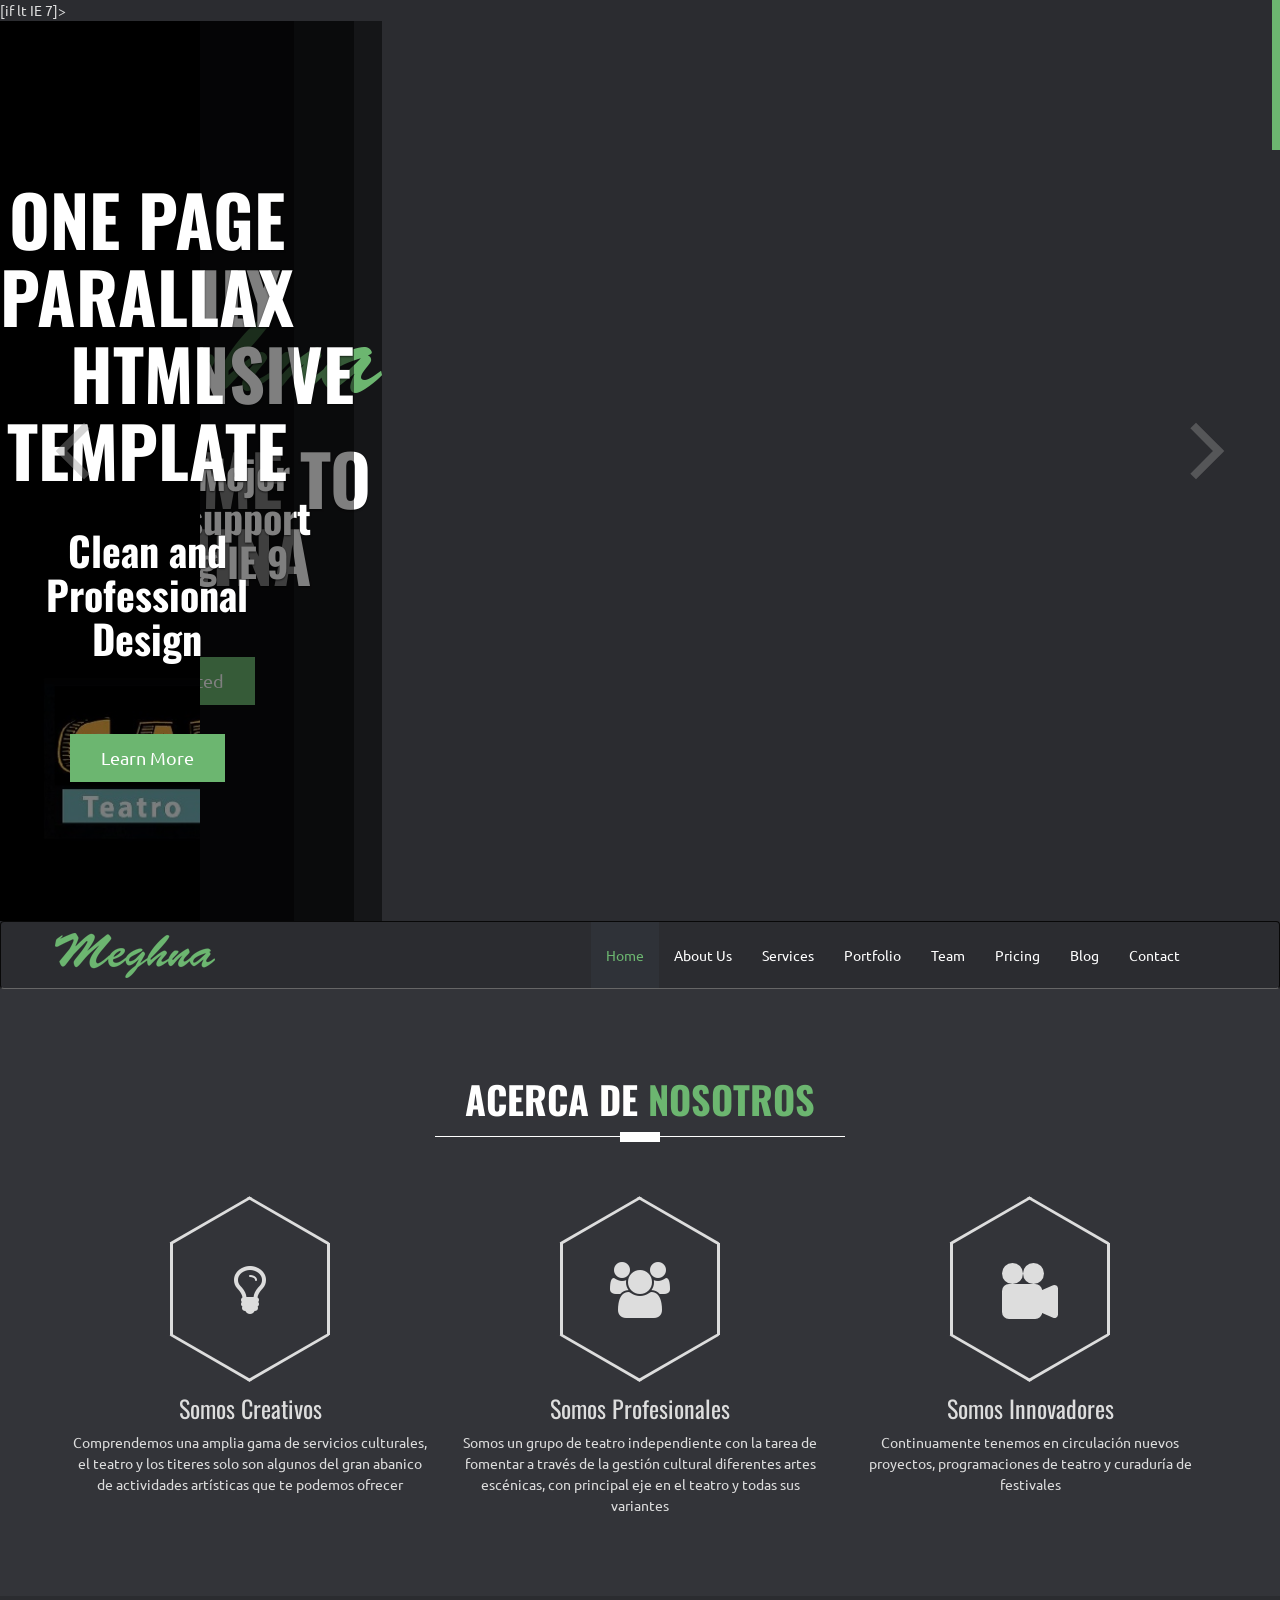
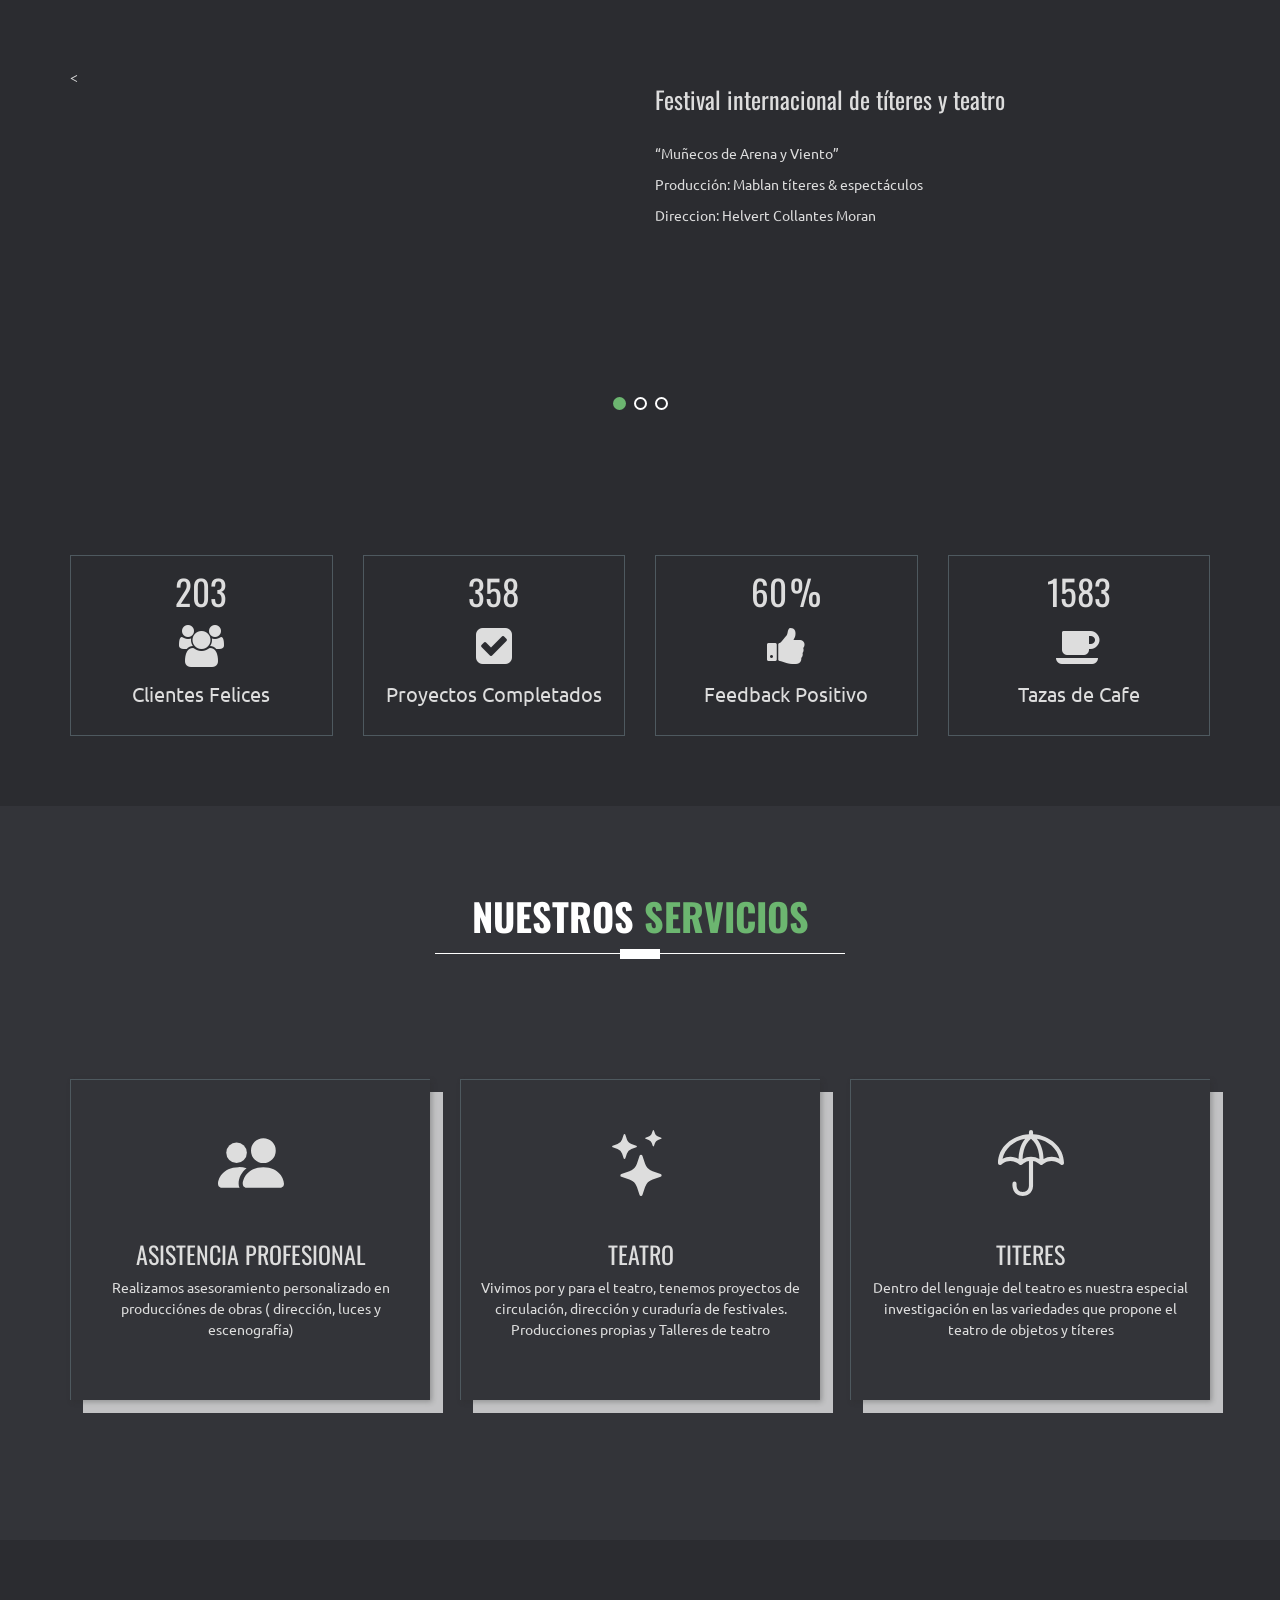
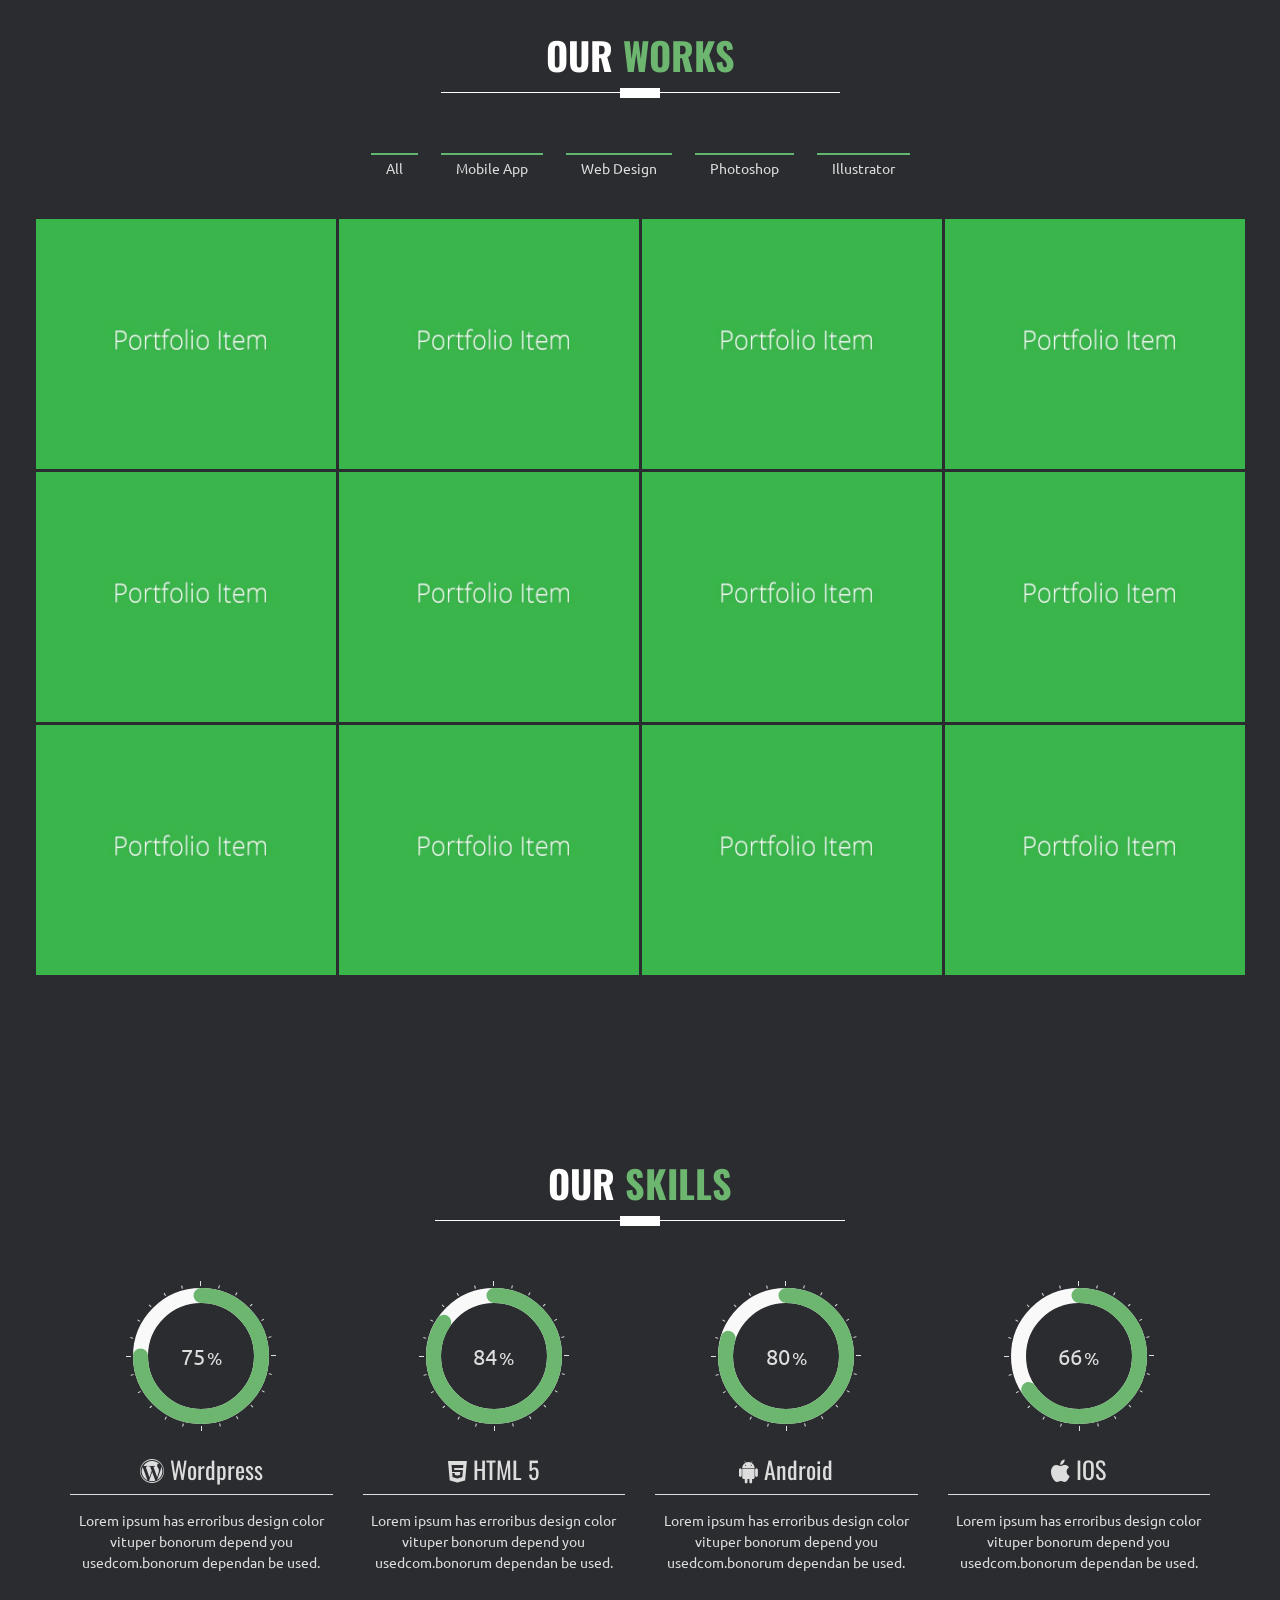
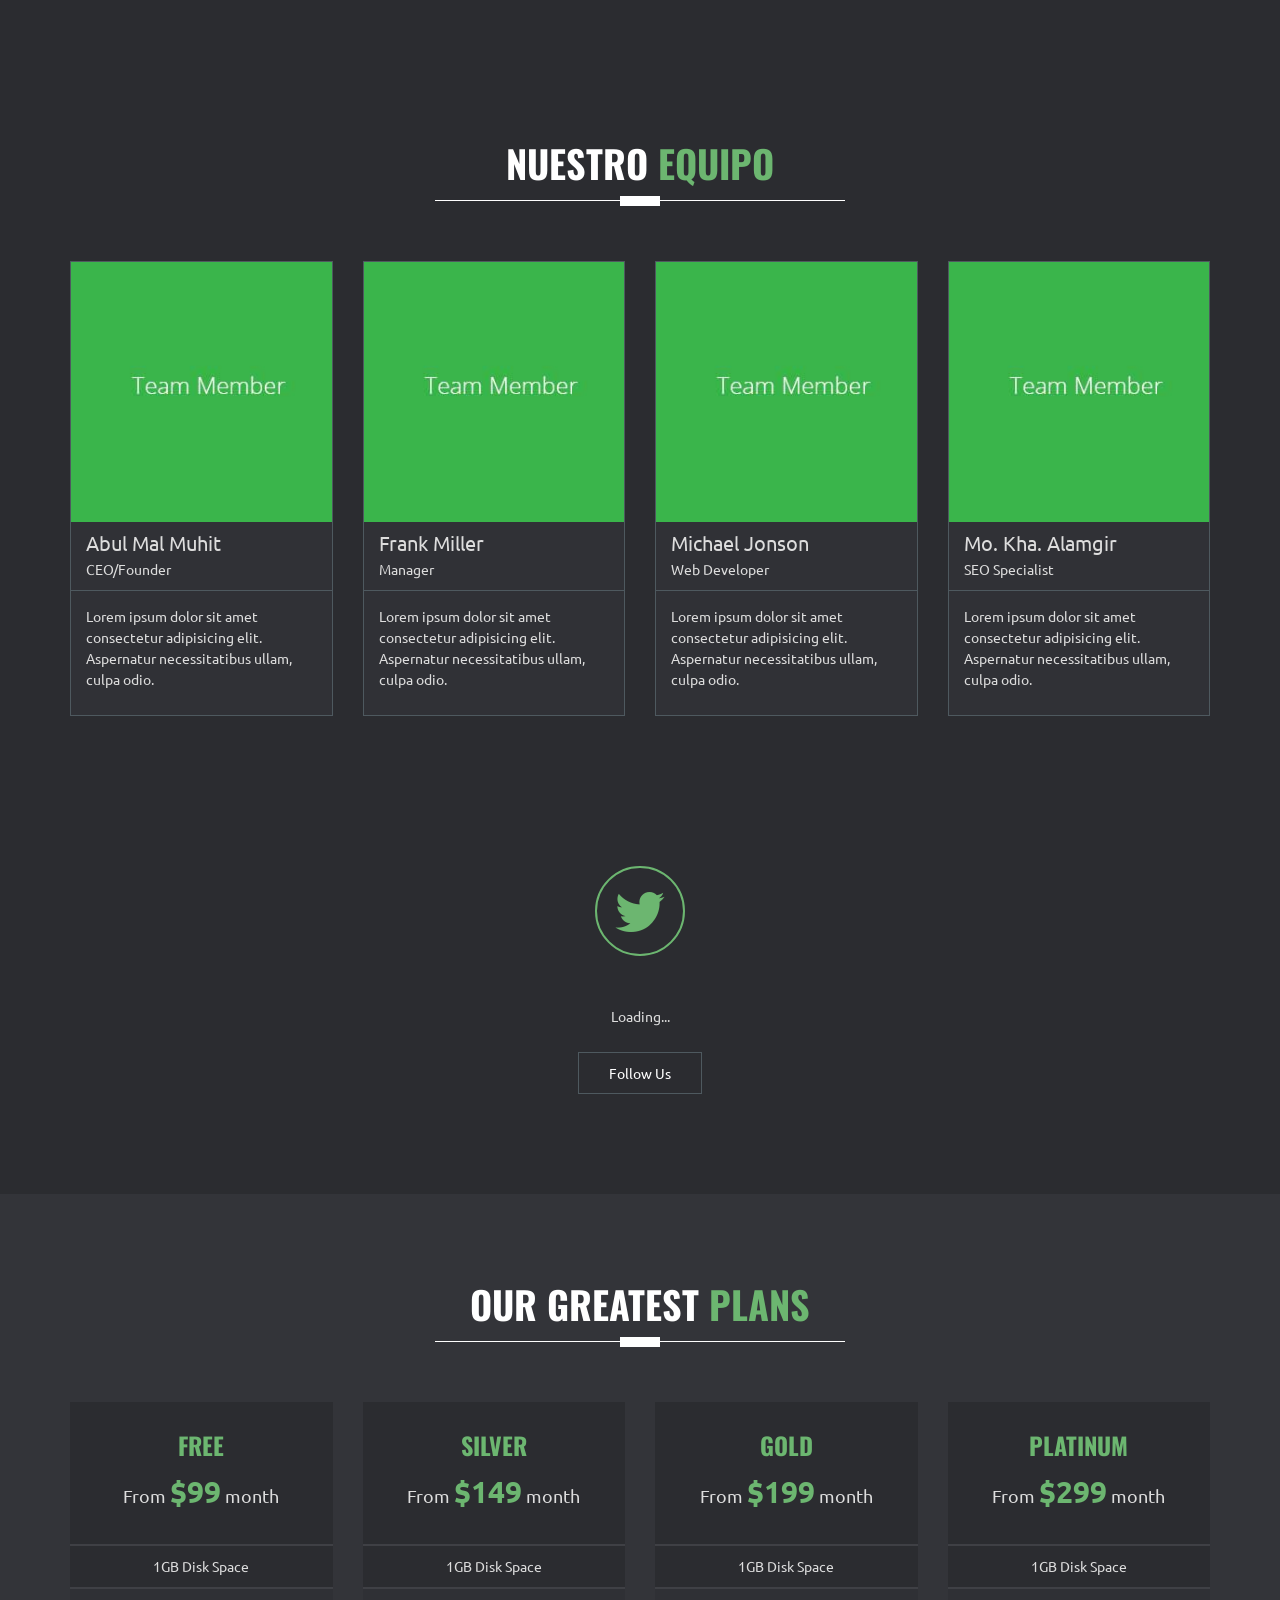
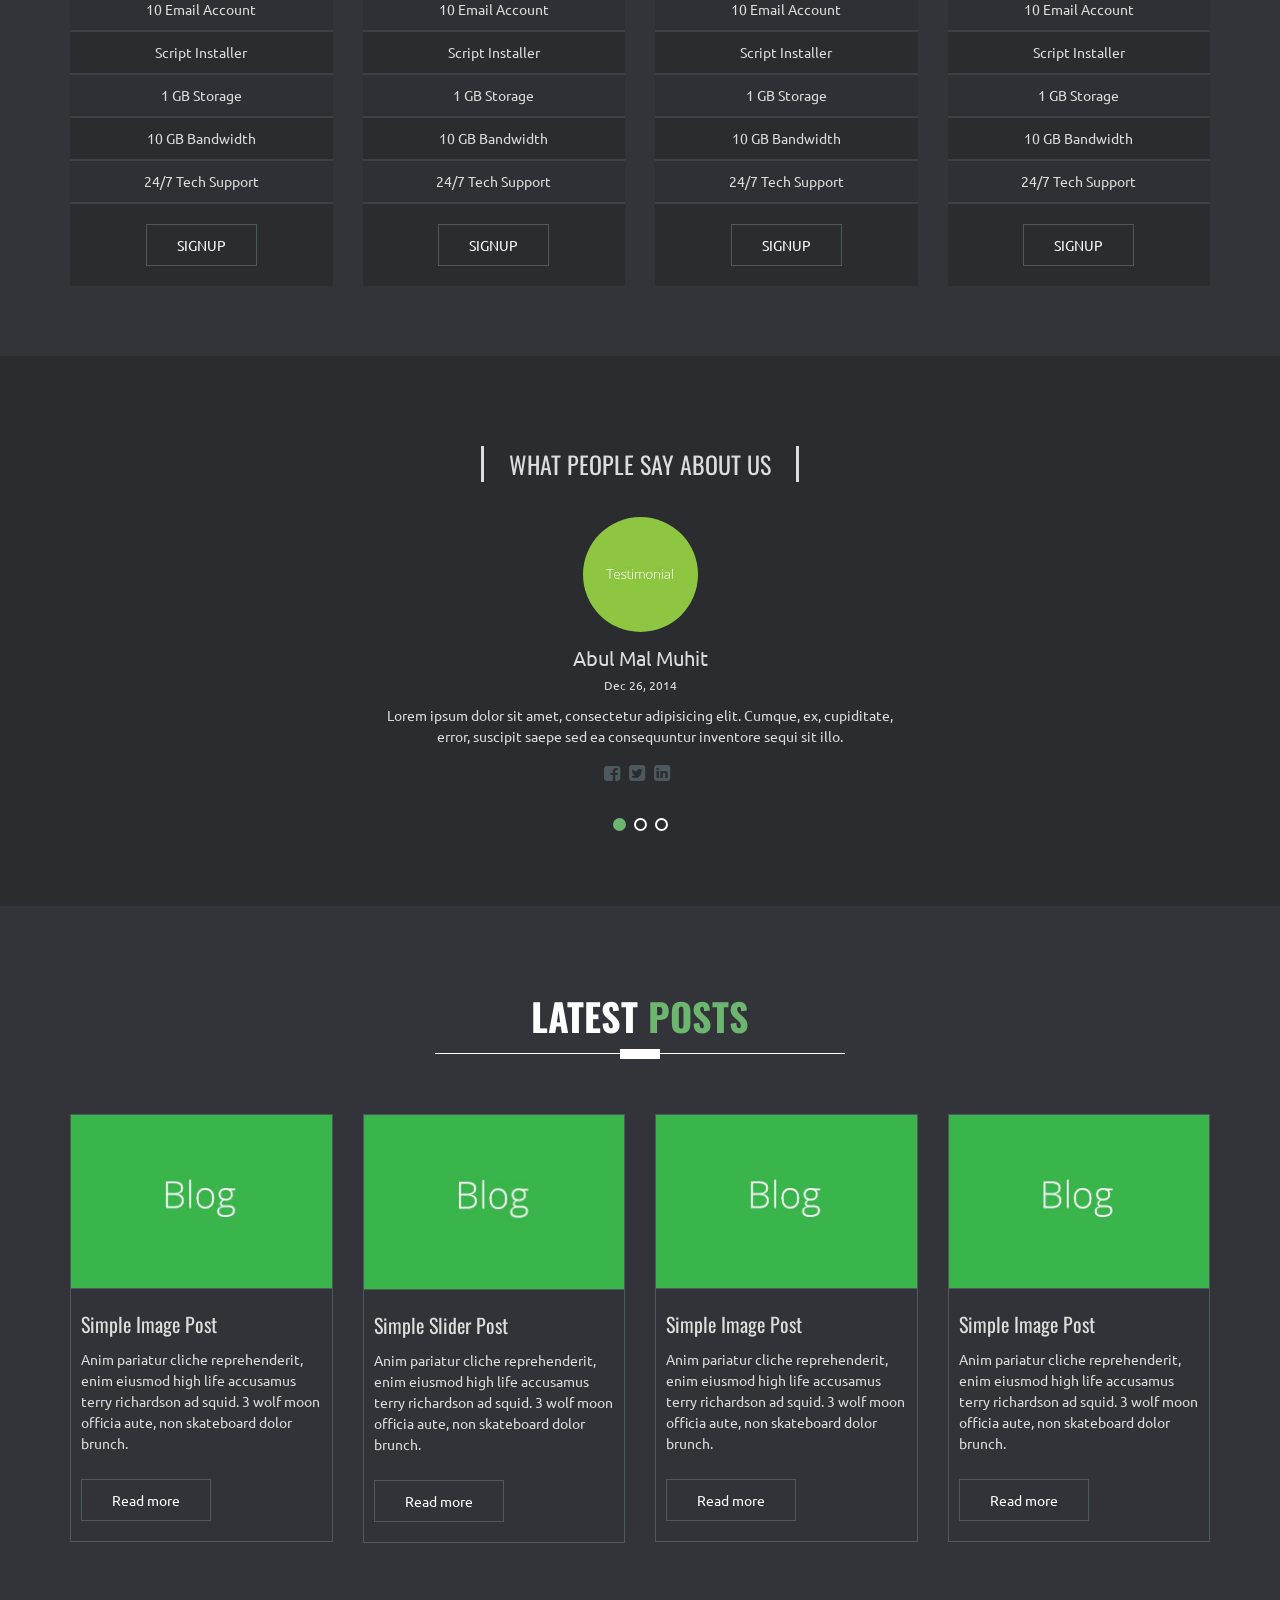
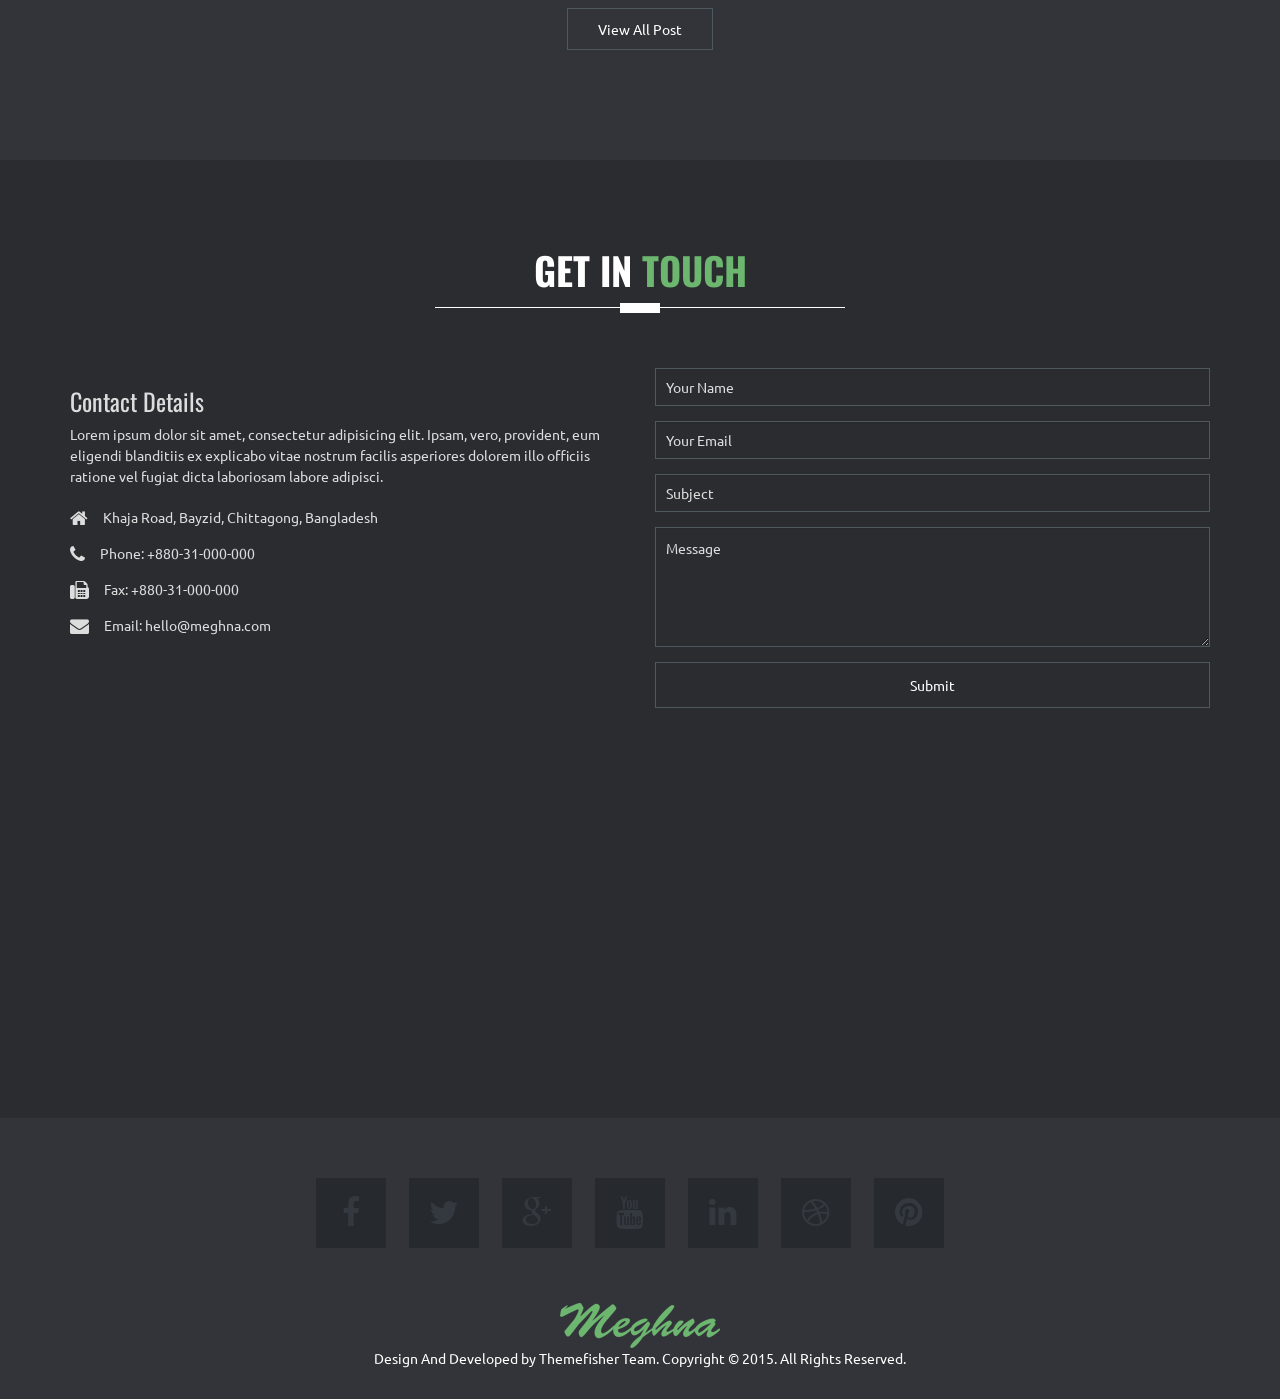
==== index.html @ 4fccc6ad "Update index.html" ====
<!DOCTYPE html>
[if lt IE 7]>      <html class="no-js lt-ie9 lt-ie8 lt-ie7"> <![endif]
[if IE 7]>         <html class="no-js lt-ie9 lt-ie8"> <![endif]
[if IE 8]>         <html class="no-js lt-ie9"> <![endif]
<html class="no-js">
<![endif]

<head>
    <meta http-equiv="Content-Type" content="text/html; charset=UTF-8">
    <meta name="description" content="Meghna One page parallax responsive HTML Template ">

    <meta name="author" content="Muhammad Morshed">

    <title>Meghna | Responsive Multipurpose Parallax HTML5 Template</title>

    <!-- Mobile Specific Meta
		================================================== -->
    <meta name="viewport" content="width=device-width, initial-scale=1">

    <!-- Favicon -->
    <link rel="shortcut icon" type="image/x-icon" href="img/favicon.png" />

    <!-- CSS
		================================================== -->
    <!-- Fontawesome Icon font -->
    <link rel="stylesheet" href="css/font-awesome.min.css">
    <!-- bootstrap.min css -->
    <link rel="stylesheet" href="css/bootstrap.min.css">
    <!-- Animate.css -->
    <link rel="stylesheet" href="css/animate.css">
    <!-- Owl Carousel -->
    <link rel="stylesheet" href="css/owl.carousel.css">
    <!-- Grid Component css -->
    <link rel="stylesheet" href="css/component.css">
    <!-- Slit Slider css -->
    <link rel="stylesheet" href="css/slit-slider.css">
    <!-- Main Stylesheet -->
    <link rel="stylesheet" href="css/main.css">
    <!-- Media Queries -->
    <link rel="stylesheet" href="css/media-queries.css">

    <!--
		Google Font
		=========================== -->

    <!-- Oswald / Title Font -->
    <link href='http://fonts.googleapis.com/css?family=Oswald:400,300' rel='stylesheet' type='text/css'>
    <!-- Ubuntu / Body Font -->
    <link href='http://fonts.googleapis.com/css?family=Ubuntu:400,300' rel='stylesheet' type='text/css'>

    <!-- Modernizer Script for old Browsers -->
    <script src="js/modernizr-2.6.2.min.js"></script>



</head>

<body id="body">
    <!--
	    Start Preloader
	    ==================================== -->
    <div id="loading-mask">
        <div class="loading-img">
            <img alt="Meghna Preloader" src="img/preloader.gif" />
        </div>
    </div>
    <!--
        End Preloader
        ==================================== -->

    <!--
        Welcome Slider
        ==================================== -->
    <section id="home">

        <div id="slitSlider" class="sl-slider-wrapper">
            <div class="sl-slider">

                <!-- single slide item -->
                <div class="sl-slide" data-orientation="horizontal" data-slice1-rotation="-25" data-slice2-rotation="-25" data-slice1-scale="2" data-slice2-scale="2">
                    <div class="sl-slide-inner">
                        <div class="bg-img bg-img-1"></div>
                        <div class="carousel-caption">
                            <div>
                                <img class="wow fadeInUp" src="img/meghna.png" alt="Meghna">
                                <h2 data-wow-duration="500ms" data-wow-delay="500ms" class="heading animated fadeInRight">Welcome To Meghna</h2>
                            </div>
                        </div>
                    </div>
                </div>
                <!-- /single slide item -->

                <!-- single slide item -->
                <div class="sl-slide" data-orientation="vertical" data-slice1-rotation="10" data-slice2-rotation="-15" data-slice1-scale="1.5" data-slice2-scale="1.5">
                    <div class="sl-slide-inner">
                        <div class="bg-img bg-img-2"></div>
                        <div class="carousel-caption">
                            <div>
                                <h2 class="heading animated fadeInDown">Highly Responsive</h2>
                                <h3 class="animated fadeInUp">With all Mejor Browser support including IE 9</h3>
                                <a class="btn btn-green animated fadeInUp" href="#">Get Started</a>
                            </div>
                        </div>
                    </div>
                </div>
                <!-- /single slide item -->

                <!-- single slide item -->
                <div class="sl-slide" data-orientation="horizontal" data-slice1-rotation="3" data-slice2-rotation="3" data-slice1-scale="2" data-slice2-scale="1">
                    <div class="sl-slide-inner">
                        <div class="bg-img bg-img-3"></div>
                        <div class="carousel-caption">
                            <div>
                                <h2 class="heading animated fadeInRight">One Page Parallax HTML Template</h2>
                                <h3 class="animated fadeInLeft">Clean and Professional Design</h3>
                                <a class="btn btn-green animated fadeInUp" href="#">Learn More</a>
                            </div>
                        </div>
                    </div>
                </div>
                <!-- /single slide item -->

            </div>
            <!-- /sl-slider -->

            <nav id="nav-arrows" class="nav-arrows">
                <span class="nav-arrow-prev">Previous</span>
                <span class="nav-arrow-next">Next</span>
            </nav>

            <nav id="nav-dots" class="nav-dots">
                <span class="nav-dot-current"></span>
                <span></span>
                <span></span>
            </nav>

        </div>
        <!-- /slider-wrapper -->
    </section>
    <!--/#home section-->

    <!-- 
        Fixed Navigation
        ==================================== -->
    <header id="navigation" class="navbar navbar-inverse">
        <div class="container">
            <div class="navbar-header">
                <!-- responsive nav button -->
                <button type="button" class="navbar-toggle" data-toggle="collapse" data-target=".navbar-collapse">
                        <span class="sr-only">Toggle navigation</span>
                        <span class="icon-bar"></span>
                        <span class="icon-bar"></span>
                        <span class="icon-bar"></span>
                    </button>
                <!-- /responsive nav button -->

                <!-- logo -->
                <a class="navbar-brand" href="#body">
                    <h1 id="logo">
                        <img src="img/logo-meghna.png" alt="Meghna" />
                    </h1>
                </a>
                <!-- /logo -->
            </div>

            <!-- main nav -->
            <nav class="collapse navbar-collapse navbar-right" role="Navigation">
                <ul id="nav" class="nav navbar-nav">
                    <li class="current"><a href="#body">Home</a></li>
                    <li><a href="#about">About Us</a></li>
                    <li><a href="#services">Services</a></li>
                    <li><a href="#showcase">Portfolio</a></li>
                    <li><a href="#our-team">Team</a></li>
                    <li><a href="#pricing">Pricing</a></li>
                    <li><a href="#blog">Blog</a></li>
                    <li><a href="#contact-us">Contact</a></li>
                </ul>
            </nav>
            <!-- /main nav -->

        </div>
    </header>
    <!--
        End Fixed Navigation
        ==================================== -->

    <!--
		Start About Section
		==================================== -->
    <section id="about" class="bg-one">
        <div class="container">
            <div class="row">

                <!-- section title -->
                <div class="title text-center wow fadeIn" data-wow-duration="1500ms">
                    <h2>Acerca de <span class="color">Nosotros</span></h2>
                    <div class="border"></div>
                </div>
                <!-- /section title -->

                <!-- About item -->
                <div class="col-md-4 text-center wow fadeInUp" data-wow-duration="500ms">
                    <div class="wrap-about">
                        <div class="icon-box">
                            <i class="fa fa-lightbulb-o fa-4x"></i>
                        </div>
                        <!-- Express About Yourself -->
                        <div class="about-content text-center">
                            <h3 class="ddd">Somos Creativos</h3>
                            <p>Comprendemos una amplia gama de servicios culturales, el teatro y los titeres solo son algunos del gran abanico de actividades artísticas que te podemos ofrecer </p>
                        </div>
                    </div>
                </div>
                <!-- End About item -->

                <!-- About item -->
                <div class="col-md-4 text-center wow fadeInUp" data-wow-duration="500ms" data-wow-delay="250ms">
                    <div class="wrap-about">
                        <div class="icon-box">
                            <i class="fa fa-users fa-4x"></i>
                        </div>
                        <!-- Express About Yourself -->
                        <div class="about-content text-center">
                            <h3>Somos Profesionales</h3>
                            <p>Somos un grupo de teatro independiente con la tarea de fomentar a través de la gestión cultural diferentes artes escénicas, con principal eje en el teatro y todas sus variantes</p>
                        </div>
                    </div>
                </div>
                <!-- End About item -->

                <!-- About item -->
                <div class="col-md-4 text-center wow fadeInUp" data-wow-duration="500ms" data-wow-delay="500ms">
                    <div class="wrap-about kill-margin-bottom">
                        <div class="icon-box">

                            <svg xmlns="http://www.w3.org/2000/svg" width="56" height="56" fill="currentColor" class="bi bi-camera-reels-fill" viewBox="0 0 16 16">
								<path d="M6 3a3 3 0 1 1-6 0 3 3 0 0 1 6 0z"/>
								<path d="M9 6a3 3 0 1 1 0-6 3 3 0 0 1 0 6z"/>
								<path d="M9 6h.5a2 2 0 0 1 1.983 1.738l3.11-1.382A1 1 0 0 1 16 7.269v7.462a1 1 0 0 1-1.406.913l-3.111-1.382A2 2 0 0 1 9.5 16H2a2 2 0 0 1-2-2V8a2 2 0 0 1 2-2h7z"/>
							  </svg>
                        </div>
                        <!-- Express About Yourself -->
                        <div class="about-content text-center">
                            <h3>Somos Innovadores</h3>
                            <p>Continuamente tenemos en circulación nuevos proyectos, programaciones de teatro y curaduría de festivales </p>
                        </div>
                    </div>
                </div>
                <!-- End About item -->

            </div>
            <!-- End row -->
        </div>
        <!-- End container -->
    </section>
    <!-- End section -->

    <!--
		Start Main Features
		==================================== -->
    <section id="main-features">
        <div class="container">
            <div class="row">

                <!-- features item -->
                <div id="features">
                    <div class="item">

                        <div class="features-item">

                            <!-- features media -->
                            <div class="col-md-6 feature-media media-wrapper wow fadeInUp" data-wow-duration="500ms">
                                <<iframe src="https://www.youtube.com/embed/ZTIrr2KSE0U" title="YouTube video player" frameborder="0" allow="accelerometer; autoplay; clipboard-write; encrypted-media; gyroscope; picture-in-picture" allowfullscreen></iframe>
                            </div>
                            <!-- /features media -->

                            <!-- features content -->
                            <div class="col-md-6 feature-desc wow fadeInUp" data-wow-duration="500ms" data-wow-delay="300ms">
                                <h3>Festival internacional de títeres y teatro</h3>
                                <br>
                                <p>“Muñecos de Arena y Viento”</p>
                                <p>Producción: Mablan títeres & espectáculos</p>
                                <P>Direccion: Helvert Collantes Moran </p>
                                <!--<a href="#" class="btn btn-transparent">Learn More</a>
                                <a href="#" class="btn btn-transparent">Purchase Theme</a>-->
                            </div>
                            <!-- /features content -->

                        </div>
                    </div>

                    <div class="item">

                        <div class="features-item">

                            <!-- features media -->
                            <div class="col-md-6 feature-media media-wrapper wow fadeInUp" data-wow-duration="500ms">
                                <iframe src="https://www.youtube.com/embed/C2yx6O-zjV0" title="YouTube video player" frameborder="0" allow="accelerometer; autoplay; clipboard-write; encrypted-media; gyroscope; picture-in-picture" allowfullscreen></iframe>
                            </div>
                            <!-- /features media -->

                            <!-- features content -->
                            <div class="col-md-6 feature-desc wow fadeInUp" data-wow-duration="500ms" data-wow-delay="300ms">
                                <h3>Muñecos de Arena y Viento</h3>
                                <br>
                                <p>El festival de títeres y teatro infantil de verano mas </p>
                                <p> austral del mundo, en la ciudad de Rada Tilly, </p>
                                <p> Patagonia Argentina.</p>
                                <p></p>
                                <p>Producción: Mablan títeres & espectáculos</p>
                                <P>Direccion: Helvert Collantes Moran </p>
                                <!--<a href="#" class="btn btn-transparent">Learn More</a>
                                <a href="#" class="btn btn-transparent">Purchase Theme</a>-->
                            </div>
                            <!-- /features content -->

                        </div>
                    </div>

                    <div class="item">

                        <div class="features-item">

                            <!-- features media -->
                            <div class="col-md-6 feature-media media-wrapper wow fadeInUp" data-wow-duration="500ms">
                                <iframe src="https://www.youtube.com/embed/XrjgRMUouVM" title="YouTube video player" frameborder="0" allow="accelerometer; autoplay; clipboard-write; encrypted-media; gyroscope; picture-in-picture" allowfullscreen></iframe>
                            </div>
                            <!-- /features media -->

                            <!-- features content -->
                            <div class="col-md-6 feature-desc wow fadeInUp" data-wow-duration="500ms" data-wow-delay="300ms">
                                <h3>glObO rOjO</h3>
                                <p> trabajo adolescente que se hizo dentro del grupo,</p>
                                <p> es impresionante ver como los adolescentes se hacen responsables</p>
                                <p> de contar algunos temas y mas aun con este bello lenguaje.</p>
                                <p>Producción: Mablan títeres & espectáculos</p>
                                <P>Direccion: Helvert Collantes Moran </p>
                                <!--<a href="#" class="btn btn-transparent">Learn More</a>
                                <a href="#" class="btn btn-transparent">Purchase Theme</a>-->
                            </div>
                            <!-- /features content -->

                        </div>
                    </div>
                    <!-- /features item -->

                </div>
                <!-- End row -->
            </div>
            <!-- End container -->
    </section>
    <!-- End section -->

    <!--
		Start Counter Section
		==================================== -->

    <section id="counter" class="parallax-section">
        <div class="container">
            <div class="row">

                <!-- first count item -->
                <div class="col-md-3 col-sm-6 col-xs-12 text-center wow fadeInDown" data-wow-duration="500ms">
                    <div class="counters-item">
                        <div>
                            <span data-speed="3000" data-to="320">2000</span>
                        </div>
                        <i class="fa fa-users fa-3x"></i>
                        <h3>Clientes Felices</h3>
                    </div>
                </div>
                <!-- end first count item -->

                <!-- second count item -->
                <div class="col-md-3 col-sm-6 col-xs-12 text-center wow fadeInDown" data-wow-duration="500ms" data-wow-delay="200ms">
                    <div class="counters-item">
                        <div>
                            <span data-speed="3000" data-to="565">15</span>
                        </div>
                        <i class="fa fa-check-square fa-3x"></i>
                        <h3>Proyectos Completados</h3>
                    </div>
                </div>
                <!-- end second count item -->

                <!-- third count item -->
                <div class="col-md-3 col-sm-6 col-xs-12 text-center wow fadeInDown" data-wow-duration="500ms" data-wow-delay="400ms">
                    <div class="counters-item">
                        <div>
                            <span data-speed="3000" data-to="95">96</span>
                            <span>%</span>
                        </div>
                        <i class="fa fa-thumbs-up fa-3x"></i>
                        <h3>Feedback Positivo</h3>

                    </div>
                </div>
                <!-- end third count item -->

                <!-- fourth count item -->
                <div class="col-md-3 col-sm-6 col-xs-12 text-center wow fadeInDown" data-wow-duration="500ms" data-wow-delay="600ms">
                    <div class="counters-item kill-margin-bottom">
                        <div>
                            <span data-speed="3000" data-to="2500">2500</span>
                        </div>
                        <i class="fa fa-coffee fa-3x"></i>
                        <h3>Tazas de Cafe</h3>
                    </div>
                </div>
                <!-- end fourth count item -->

            </div>
            <!-- end row -->
        </div>
        <!-- end container -->
    </section>
    <!-- end section -->


    <!-- Start Services Section
		==================================== -->

    <section id="services" class="bg-one">
        <div class="container">
            <div class="row">

                <!-- section title -->
                <div class="title text-center wow fadeIn" data-wow-duration="500ms">
                    <h2>Nuestros <span class="color">Servicios</span></h2>
                    <div class="border"></div>
                </div>
                <!-- /section title -->

                <!-- Single Service Item -->
                <article class="col-md-4 col-sm-6 col-xs-12 wow fadeInUp" data-wow-duration="500ms">
                    <div class="service-block text-center">
                        <div class="service-icon text-center">
                            <svg xmlns="http://www.w3.org/2000/svg" width="66" height="66" fill="currentColor" class="bi bi-people-fill" viewBox="0 0 16 16">
								<path d="M7 14s-1 0-1-1 1-4 5-4 5 3 5 4-1 1-1 1H7zm4-6a3 3 0 1 0 0-6 3 3 0 0 0 0 6z"/>
								<path fill-rule="evenodd" d="M5.216 14A2.238 2.238 0 0 1 5 13c0-1.355.68-2.75 1.936-3.72A6.325 6.325 0 0 0 5 9c-4 0-5 3-5 4s1 1 1 1h4.216z"/>
								<path d="M4.5 8a2.5 2.5 0 1 0 0-5 2.5 2.5 0 0 0 0 5z"/>
							  </svg>
                        </div>
                        <h3> Asistencia Profesional </h3>
                        <p> Realizamos asesoramiento personalizado en producciónes de obras ( dirección, luces y escenografía)</p>
                    </div>
                </article>
                <!-- End Single Service Item -->

                <!-- Single Service Item -->
                <article class="col-md-4 col-sm-6 col-xs-12 wow fadeInUp" data-wow-duration="500ms" data-wow-delay="200ms">
                    <div class="service-block text-center">
                        <div class="service-icon text-center">
                            <svg xmlns="http://www.w3.org/2000/svg" width="66" height="66" fill="currentColor" class="bi bi-stars" viewBox="0 0 16 16">
								<path d="M7.657 6.247c.11-.33.576-.33.686 0l.645 1.937a2.89 2.89 0 0 0 1.829 1.828l1.936.645c.33.11.33.576 0 .686l-1.937.645a2.89 2.89 0 0 0-1.828 1.829l-.645 1.936a.361.361 0 0 1-.686 0l-.645-1.937a2.89 2.89 0 0 0-1.828-1.828l-1.937-.645a.361.361 0 0 1 0-.686l1.937-.645a2.89 2.89 0 0 0 1.828-1.828l.645-1.937zM3.794 1.148a.217.217 0 0 1 .412 0l.387 1.162c.173.518.579.924 1.097 1.097l1.162.387a.217.217 0 0 1 0 .412l-1.162.387A1.734 1.734 0 0 0 4.593 5.69l-.387 1.162a.217.217 0 0 1-.412 0L3.407 5.69A1.734 1.734 0 0 0 2.31 4.593l-1.162-.387a.217.217 0 0 1 0-.412l1.162-.387A1.734 1.734 0 0 0 3.407 2.31l.387-1.162zM10.863.099a.145.145 0 0 1 .274 0l.258.774c.115.346.386.617.732.732l.774.258a.145.145 0 0 1 0 .274l-.774.258a1.156 1.156 0 0 0-.732.732l-.258.774a.145.145 0 0 1-.274 0l-.258-.774a1.156 1.156 0 0 0-.732-.732L9.1 2.137a.145.145 0 0 1 0-.274l.774-.258c.346-.115.617-.386.732-.732L10.863.1z"/>
							  </svg>
                        </div>
                        <h3>Teatro</h3>
                        <p>Vivimos por y para el teatro, tenemos proyectos de circulación, dirección y curaduría de festivales. Producciones propias y Talleres de teatro </p>
                    </div>
                </article>
                <!-- End Single Service Item -->


                <!-- Single Service Item -->
                <article class="col-md-4 col-sm-6 col-xs-12 wow fadeInDown" data-wow-duration="500ms" data-wow-delay="200ms">
                    <div class="service-block text-center">
                        <div class="service-icon text-center">
                            <svg xmlns="http://www.w3.org/2000/svg" width="66" height="66" fill="currentColor" class="bi bi-umbrella" viewBox="0 0 16 16">
								<path d="M8 0a.5.5 0 0 1 .5.5v.514C12.625 1.238 16 4.22 16 8c0 0 0 .5-.5.5-.149 0-.352-.145-.352-.145l-.004-.004-.025-.023a3.484 3.484 0 0 0-.555-.394A3.166 3.166 0 0 0 13 7.5c-.638 0-1.178.213-1.564.434a3.484 3.484 0 0 0-.555.394l-.025.023-.003.003s-.204.146-.353.146-.352-.145-.352-.145l-.004-.004-.025-.023a3.484 3.484 0 0 0-.555-.394 3.3 3.3 0 0 0-1.064-.39V13.5H8h.5v.039l-.005.083a2.958 2.958 0 0 1-.298 1.102 2.257 2.257 0 0 1-.763.88C7.06 15.851 6.587 16 6 16s-1.061-.148-1.434-.396a2.255 2.255 0 0 1-.763-.88 2.958 2.958 0 0 1-.302-1.185v-.025l-.001-.009v-.003s0-.002.5-.002h-.5V13a.5.5 0 0 1 1 0v.506l.003.044a1.958 1.958 0 0 0 .195.726c.095.191.23.367.423.495.19.127.466.229.879.229s.689-.102.879-.229c.193-.128.328-.304.424-.495a1.958 1.958 0 0 0 .197-.77V7.544a3.3 3.3 0 0 0-1.064.39 3.482 3.482 0 0 0-.58.417l-.004.004S5.65 8.5 5.5 8.5c-.149 0-.352-.145-.352-.145l-.004-.004a3.482 3.482 0 0 0-.58-.417A3.166 3.166 0 0 0 3 7.5c-.638 0-1.177.213-1.564.434a3.482 3.482 0 0 0-.58.417l-.004.004S.65 8.5.5 8.5C0 8.5 0 8 0 8c0-3.78 3.375-6.762 7.5-6.986V.5A.5.5 0 0 1 8 0zM6.577 2.123c-2.833.5-4.99 2.458-5.474 4.854A4.124 4.124 0 0 1 3 6.5c.806 0 1.48.25 1.962.511a9.706 9.706 0 0 1 .344-2.358c.242-.868.64-1.765 1.271-2.53zm-.615 4.93A4.16 4.16 0 0 1 8 6.5a4.16 4.16 0 0 1 2.038.553 8.688 8.688 0 0 0-.307-2.13C9.434 3.858 8.898 2.83 8 2.117c-.898.712-1.434 1.74-1.731 2.804a8.687 8.687 0 0 0-.307 2.131zm3.46-4.93c.631.765 1.03 1.662 1.272 2.53.233.833.328 1.66.344 2.358A4.14 4.14 0 0 1 13 6.5c.77 0 1.42.23 1.897.477-.484-2.396-2.641-4.355-5.474-4.854z"/>
							  </svg>
                        </div>
                        <h3>Titeres</h3>
                        <p>Dentro del lenguaje del teatro es nuestra especial investigación en las variedades que propone el teatro de objetos y títeres</p>
                    </div>
                </article>
                <!-- End Single Service Item -->


            </div>
            <!-- End row -->
        </div>
        <!-- End container -->
    </section>
    <!-- End section -->


    <!-- Start Portfolio Section
		=========================================== -->

    <section id="showcase">
        <div class="container">
            <div class="row wow fadeInDown" data-wow-duration="500ms">
                <div class="col-lg-12">

                    <!-- section title -->
                    <div class="title text-center">
                        <h2>Our <span class="color">Works</span></h2>
                        <div class="border"></div>
                    </div>
                    <!-- /section title -->

                    <!-- portfolio item filtering -->
                    <div class="portfolio-filter clearfix">
                        <ul class="text-center">
                            <li><a href="javascript:void(0)" class="filter" data-filter="all">All</a></li>
                            <li><a href="javascript:void(0)" class="filter" data-filter=".app">Mobile App</a></li>
                            <li><a href="javascript:void(0)" class="filter" data-filter=".web">Web Design</a></li>
                            <li><a href="javascript:void(0)" class="filter" data-filter=".photoshop">Photoshop</a></li>
                            <li><a href="javascript:void(0)" class="filter" data-filter=".illustrator">Illustrator</a></li>
                        </ul>
                    </div>
                    <!-- /portfolio item filtering -->

                </div>
                <!-- /end col-lg-12 -->
            </div>
            <!-- end row -->
        </div>
        <!-- end container -->

        <!-- portfolio items -->
        <div class="portfolio-item-wrapper wow fadeInUp" data-wow-duration="500ms">
            <ul id="og-grid" class="og-grid">

                <!-- single portfolio item -->
                <li class="mix app">
                    <a href="javascript:void(0)" data-largesrc="img/portfolio/portx1.jpg" data-title="Azuki bean" data-description="Swiss chard pumpkin bunya nuts maize plantain aubergine napa cabbage soko coriander sweet pepper water spinach winter purslane shallot tigernut lentil beetroot.">
                        <img src="img/portfolio/portx1.jpg" alt="Meghna">
                        <div class="hover-mask">
                            <h3>Azuki bean</h3>
                            <span>
									<i class="fa fa-plus fa-2x"></i>
								</span>
                        </div>
                    </a>
                </li>
                <!-- /single portfolio item -->

                <!-- single portfolio item -->
                <li class="mix web">
                    <a href="javascript:void(0)" data-largesrc="img/portfolio/portx1.jpg" data-title="Veggies sunt bona vobis" data-description="Komatsuna prairie turnip wattle seed artichoke mustard horseradish taro rutabaga ricebean carrot black-eyed pea turnip greens beetroot yarrow watercress kombu.">
                        <img src="img/portfolio/portx1.jpg" alt="Meghna">
                        <div class="hover-mask">
                            <h3>Veggies sunt bona vobis</h3>
                            <span>
									<i class="fa fa-plus fa-2x"></i>
								</span>
                        </div>
                    </a>
                </li>
                <!-- /single portfolio item -->

                <!-- single portfolio item -->
                <li class="mix photoshop">
                    <a href="javascript:void(0)" data-largesrc="img/portfolio/portx1.jpg" data-title="Dandelion horseradish" data-description="Cabbage bamboo shoot broccoli rabe chickpea chard sea lettuce lettuce ricebean artichoke earthnut pea aubergine okra brussels sprout avocado tomato.">
                        <img src="img/portfolio/portx1.jpg" alt="Meghna">
                        <div class="hover-mask">
                            <h3>Dandelion horseradish</h3>
                            <span>
									<i class="fa fa-plus fa-2x"></i>
								</span>
                        </div>
                    </a>
                </li>
                <!-- /single portfolio item -->

                <!-- single portfolio item -->
                <li class="mix illustrator">
                    <a href="javascript:void(0)" data-largesrc="img/portfolio/portx1.jpg" data-title="Dandelion horseradish" data-description="Cabbage bamboo shoot broccoli rabe chickpea chard sea lettuce lettuce ricebean artichoke earthnut pea aubergine okra brussels sprout avocado tomato.">
                        <img src="img/portfolio/portx1.jpg" alt="Meghna">
                        <div class="hover-mask">
                            <h3>Dandelion horseradish</h3>
                            <span>
									<i class="fa fa-plus fa-2x"></i>
								</span>
                        </div>
                    </a>
                </li>
                <!-- /single portfolio item -->

                <!-- single portfolio item -->
                <li class="mix app">
                    <a href="javascript:void(0)" data-largesrc="img/portfolio/portx1.jpg" data-title="Azuki bean" data-description="Swiss chard pumpkin bunya nuts maize plantain aubergine napa cabbage soko coriander sweet pepper water spinach winter purslane shallot tigernut lentil beetroot.">
                        <img src="img/portfolio/portx1.jpg" alt="Meghna">
                        <div class="hover-mask">
                            <h3>Azuki bean</h3>
                            <span>
									<i class="fa fa-plus fa-2x"></i>
								</span>
                        </div>
                    </a>
                </li>
                <!-- /single portfolio item -->

                <!-- single portfolio item -->
                <li class="mix app">
                    <a href="javascript:void(0)" data-largesrc="img/portfolio/portx1.jpg" data-title="Veggies sunt bona vobis" data-description="Komatsuna prairie turnip wattle seed artichoke mustard horseradish taro rutabaga ricebean carrot black-eyed pea turnip greens beetroot yarrow watercress kombu.">
                        <img src="img/portfolio/portx1.jpg" alt="Meghna">
                        <div class="hover-mask">
                            <h3>Veggies sunt bona vobis</h3>
                            <span>
									<i class="fa fa-plus fa-2x"></i>
								</span>
                        </div>
                    </a>
                </li>
                <!-- /single portfolio item -->

                <!-- single portfolio item -->
                <li class="mix web">
                    <a href="javascript:void(0)" data-largesrc="img/portfolio/portx1.jpg" data-title="Dandelion horseradish" data-description="Cabbage bamboo shoot broccoli rabe chickpea chard sea lettuce lettuce ricebean artichoke earthnut pea aubergine okra brussels sprout avocado tomato.">
                        <img src="img/portfolio/portx1.jpg" alt="Meghna">
                        <div class="hover-mask">
                            <h3>Dandelion horseradish</h3>
                            <span>
									<i class="fa fa-plus fa-2x"></i>
								</span>
                        </div>
                    </a>
                </li>
                <!-- /single portfolio item -->

                <!-- single portfolio item -->
                <li class="mix photoshop">
                    <a href="javascript:void(0)" data-largesrc="img/portfolio/portx1.jpg" data-title="Azuki bean" data-description="Swiss chard pumpkin bunya nuts maize plantain aubergine napa cabbage soko coriander sweet pepper water spinach winter purslane shallot tigernut lentil beetroot.">
                        <img src="img/portfolio/portx1.jpg" alt="Meghna">
                        <div class="hover-mask">
                            <h3>Azuki bean</h3>
                            <span>
									<i class="fa fa-plus fa-2x"></i>
								</span>
                        </div>
                    </a>
                </li>
                <!-- /single portfolio item -->

                <!-- single portfolio item -->
                <li class="mix photoshop">
                    <a href="javascript:void(0)" data-largesrc="img/portfolio/portx1.jpg" data-title="Veggies sunt bona vobis" data-description="Komatsuna prairie turnip wattle seed artichoke mustard horseradish taro rutabaga ricebean carrot black-eyed pea turnip greens beetroot yarrow watercress kombu.">
                        <img src="img/portfolio/portx1.jpg" alt="Meghna">
                        <div class="hover-mask">
                            <h3>Veggies sunt bona vobis</h3>
                            <span>
									<i class="fa fa-plus fa-2x"></i>
								</span>
                        </div>
                    </a>
                </li>
                <!-- /single portfolio item -->

                <!-- single portfolio item -->
                <li class="mix illustrator">
                    <a href="javascript:void(0)" data-largesrc="img/portfolio/portx1.jpg" data-title="Veggies sunt bona vobis" data-description="Komatsuna prairie turnip wattle seed artichoke mustard horseradish taro rutabaga ricebean carrot black-eyed pea turnip greens beetroot yarrow watercress kombu.">
                        <img src="img/portfolio/portx1.jpg" alt="Meghna">
                        <div class="hover-mask">
                            <h3>Veggies sunt bona vobis</h3>
                            <span>
									<i class="fa fa-plus fa-2x"></i>
								</span>
                        </div>
                    </a>
                </li>
                <!-- /single portfolio item -->

                <!-- single portfolio item -->
                <li class="mix web">
                    <a href="javascript:void(0)" data-largesrc="img/portfolio/portx1.jpg" data-title="Dandelion horseradish" data-description="Cabbage bamboo shoot broccoli rabe chickpea chard sea lettuce lettuce ricebean artichoke earthnut pea aubergine okra brussels sprout avocado tomato.">
                        <img src="img/portfolio/portx1.jpg" alt="Meghna">
                        <div class="hover-mask">
                            <h3>Dandelion horseradish</h3>
                            <span>
									<i class="fa fa-plus fa-2x"></i>
								</span>
                        </div>
                    </a>
                </li>
                <!-- /single portfolio item -->

                <!-- single portfolio item -->
                <li class="mix app">
                    <a href="javascript:void(0)" data-largesrc="img/portfolio/portx1.jpg" data-title="Azuki bean" data-description="Swiss chard pumpkin bunya nuts maize plantain aubergine napa cabbage soko coriander sweet pepper water spinach winter purslane shallot tigernut lentil beetroot.">
                        <img src="img/portfolio/portx1.jpg" alt="Meghna">
                        <div class="hover-mask">
                            <h3>Azuki bean</h3>
                            <span>
									<i class="fa fa-plus fa-2x"></i>
								</span>
                        </div>
                    </a>
                </li>
                <!-- /single portfolio item -->

            </ul>
            <!-- end og grid -->
        </div>
        <!-- portfolio items wrapper -->

    </section>
    <!-- End section -->


    <!-- Start Team Skills
		=========================================== -->

    <section id="team-skills" class="parallax-section">
        <div class="container">
            <div class="row wow fadeInDown" data-wow-duration="500ms">

                <!-- section title -->
                <div class="title text-center">
                    <h2>Our <span class="color">Skills</span></h2>
                    <div class="border"></div>
                </div>
                <!-- /section title -->

                <!-- skill set -->
                <div class="col-md-3 col-sm-6 col-xs-12 wow fadeInUp" data-wow-duration="500ms">
                    <div class="skill-chart text-center">
                        <span class="chart" data-percent="80">
								<span class="percent"></span>
                        </span>
                        <h3><i class="fa fa-wordpress"></i> Wordpress</h3>
                        <p>Lorem ipsum has erroribus design color vituper bonorum depend you usedcom.bonorum dependan be used.</p>
                    </div>
                </div>
                <!-- end skill set -->

                <!-- skill set -->
                <div class="col-md-3 col-sm-6 col-xs-12 wow fadeInUp" data-wow-duration="500ms" data-wow-delay="200ms">
                    <div class="skill-chart text-center">
                        <span class="chart" data-percent="90">
								<span class="percent">86</span>
                        </span>
                        <h3><i class="fa fa-html5"></i> HTML 5</h3>
                        <p>Lorem ipsum has erroribus design color vituper bonorum depend you usedcom.bonorum dependan be used.</p>
                    </div>
                </div>
                <!-- end skill set -->

                <!-- skill set -->
                <div class="col-md-3 col-sm-6 col-xs-12 wow fadeInUp" data-wow-duration="500ms" data-wow-delay="400ms">
                    <div class="skill-chart text-center">
                        <span class="chart" data-percent="85">
								<span class="percent"></span>
                        </span>
                        <h3><i class="fa fa-android"></i> Android</h3>
                        <p>Lorem ipsum has erroribus design color vituper bonorum depend you usedcom.bonorum dependan be used.</p>
                    </div>
                </div>
                <!-- end skill set -->

                <!-- skill set -->
                <div class="col-md-3 col-sm-6 col-xs-12 wow fadeInUp" data-wow-duration="500ms" data-wow-delay="600ms">
                    <div class="skill-chart text-center">
                        <span class="chart" data-percent="70">
								<span class="percent"></span>
                        </span>
                        <h3><i class="fa fa-apple"></i> IOS</h3>
                        <p>Lorem ipsum has erroribus design color vituper bonorum depend you usedcom.bonorum dependan be used.</p>
                    </div>
                </div>
                <!-- end skill set -->

            </div>
            <!-- End row -->
        </div>
        <!-- End container -->
    </section>
    <!-- End section -->

    <!-- Start Our Team
		=========================================== -->

    <section id="our-team">
        <div class="container">
            <div class="row">

                <!-- section title -->
                <div class="title text-center wow fadeInUp" data-wow-duration="500ms">
                    <h2>Nuestro <span class="color">Equipo</span></h2>
                    <div class="border"></div>
                </div>
                <!-- /section title -->

                <!-- team member -->
                <div class="col-md-3 col-sm-6 wow fadeInDown" data-wow-duration="500ms">
                    <article class="team-mate">
                        <div class="member-photo">
                            <!-- member photo -->
                            <img class="img-responsive" src="img/team/member-1.jpg" alt="Meghna">
                            <!-- /member photo -->

                            <!-- member social profile -->
                            <div class="mask">
                                <ul class="clearfix">
                                    <li><a href="#"><i class="fa fa-facebook"></i></a></li>
                                    <li><a href="#"><i class="fa fa-twitter"></i></a></li>
                                    <li><a href="#"><i class="fa fa-linkedin"></i></a></li>
                                    <li><a href="#"><i class="fa fa-dribbble"></i></a></li>
                                </ul>
                            </div>
                            <!-- /member social profile -->
                        </div>

                        <!-- member name & designation -->
                        <div class="member-title">
                            <h3>Abul Mal Muhit</h3>
                            <span>CEO/Founder</span>
                        </div>
                        <!-- /member name & designation -->

                        <!-- about member -->
                        <div class="member-info">
                            <p>Lorem ipsum dolor sit amet consectetur adipisicing elit. Aspernatur necessitatibus ullam, culpa odio.</p>
                        </div>
                        <!-- /about member -->

                    </article>
                </div>
                <!-- end team member -->

                <!-- team member -->
                <div class="col-md-3 col-sm-6 wow fadeInDown" data-wow-duration="500ms" data-wow-delay="200ms">
                    <article class="team-mate">
                        <div class="member-photo">
                            <!-- member photo -->
                            <img class="img-responsive" src="img/team/member-1.jpg" alt="Meghna">
                            <!-- /member photo -->

                            <!-- member social profile -->
                            <div class="mask">
                                <ul class="clearfix">
                                    <li><a href="#"><i class="fa fa-facebook"></i></a></li>
                                    <li><a href="#"><i class="fa fa-twitter"></i></a></li>
                                    <li><a href="#"><i class="fa fa-linkedin"></i></a></li>
                                    <li><a href="#"><i class="fa fa-dribbble"></i></a></li>
                                </ul>
                            </div>
                            <!-- /member social profile -->
                        </div>

                        <!-- member name & designation -->
                        <div class="member-title">
                            <h3>Frank Miller</h3>
                            <span>Manager</span>
                        </div>
                        <!-- /member name & designation -->

                        <!-- about member -->
                        <div class="member-info">
                            <p>Lorem ipsum dolor sit amet consectetur adipisicing elit. Aspernatur necessitatibus ullam, culpa odio.</p>
                        </div>
                        <!-- /about member -->
                    </article>
                </div>
                <!-- end team member -->

                <!-- team member -->
                <div class="col-md-3 col-sm-6 wow fadeInDown" data-wow-duration="500ms" data-wow-delay="400ms">
                    <article class="team-mate">
                        <div class="member-photo">
                            <!-- member photo -->
                            <img class="img-responsive" src="img/team/member-1.jpg" alt="Meghna">
                            <!-- /member photo -->

                            <!-- member social profile -->
                            <div class="mask">
                                <ul class="clearfix">
                                    <li><a href="#"><i class="fa fa-facebook"></i></a></li>
                                    <li><a href="#"><i class="fa fa-twitter"></i></a></li>
                                    <li><a href="#"><i class="fa fa-linkedin"></i></a></li>
                                    <li><a href="#"><i class="fa fa-dribbble"></i></a></li>
                                </ul>
                            </div>
                            <!-- /member social profile -->
                        </div>

                        <!-- member name & designation -->
                        <div class="member-title">
                            <h3>Michael Jonson</h3>
                            <span>Web Developer</span>
                        </div>
                        <!-- /member name & designation -->

                        <!-- about member -->
                        <div class="member-info">
                            <p>Lorem ipsum dolor sit amet consectetur adipisicing elit. Aspernatur necessitatibus ullam, culpa odio.</p>
                        </div>
                        <!-- /about member -->
                    </article>
                </div>
                <!-- end team member -->

                <!-- team member -->
                <div class="col-md-3 col-sm-6 wow fadeInDown" data-wow-duration="500ms" data-wow-delay="600ms">
                    <article class="team-mate kill-margin-bottom">
                        <div class="member-photo">
                            <!-- member photo -->
                            <img class="img-responsive" src="img/team/member-1.jpg" alt="Meghna">
                            <!-- /member photo -->

                            <!-- member social profile -->
                            <div class="mask">
                                <ul class="clearfix">
                                    <li><a href="#"><i class="fa fa-facebook"></i></a></li>
                                    <li><a href="#"><i class="fa fa-twitter"></i></a></li>
                                    <li><a href="#"><i class="fa fa-linkedin"></i></a></li>
                                    <li><a href="#"><i class="fa fa-dribbble"></i></a></li>
                                </ul>
                            </div>
                            <!-- /member social profile -->
                        </div>

                        <!-- member name & designation -->
                        <div class="member-title">
                            <h3>Mo. Kha. Alamgir</h3>
                            <span>SEO Specialist</span>
                        </div>
                        <!-- /member name & designation -->

                        <!-- about member -->
                        <div class="member-info">
                            <p>Lorem ipsum dolor sit amet consectetur adipisicing elit. Aspernatur necessitatibus ullam, culpa odio.</p>
                        </div>
                        <!-- /about member -->
                    </article>
                </div>
                <!-- end team member -->

            </div>
            <!-- End row -->
        </div>
        <!-- End container -->
    </section>
    <!-- End section -->


    <!-- Start Twitter Feed
		=========================================== -->

    <section id="twitter-feed" class="parallax-section">
        <div class="container">
            <div class="row">
                <div class="col-lg-12 text-center">

                    <!-- twitter bird -->
                    <div class="twitter-bird wow fadeInDown" data-wow-duration="500ms">
                        <span>
								<i class="fa fa-twitter fa-4x"></i>
							</span>
                    </div>
                    <!-- /twitter bird -->

                    <!-- fetching tweet -->
                    <div class="tweet wow fadeIn" data-wow-duration="2000ms"></div>
                    <!-- /fetching tweet -->

                    <!-- follow us button -->
                    <a href="https://twitter.com/amimorshed" title="Follow Us" target="_blank" class="btn btn-transparent wow fadeInUp" data-wow-duration="500ms">Follow Us</a>
                    <!-- /follow us button -->

                </div>
            </div>
            <!-- End row -->
        </div>
        <!-- End container -->
    </section>
    <!-- End section -->

    <!-- Start Pricing section
		=========================================== -->

    <section id="pricing" class="bg-one">
        <div class="container">
            <div class="row">

                <!-- section title -->
                <div class="title text-center wow fadeInDown" data-wow-duration="500ms">
                    <h2>Our Greatest<span class="color"> Plans</span></h2>
                    <div class="border"></div>
                </div>
                <!-- /section title -->

                <!-- single pricing table -->
                <article class="col-md-3 col-sm-6 col-xs-12 text-center wow fadeInUp" data-wow-duration="200ms">
                    <div class="pricing">

                        <!-- plan name & value -->
                        <div class="price-title">
                            <h3>Free</h3>
                            <p>From <strong class="value">$99</strong> month</p>
                        </div>
                        <!-- /plan name & value -->

                        <!-- plan description -->
                        <ul>
                            <li>1GB Disk Space</li>
                            <li>10 Email Account</li>
                            <li>Script Installer</li>
                            <li>1 GB Storage</li>
                            <li>10 GB Bandwidth</li>
                            <li>24/7 Tech Support</li>
                        </ul>
                        <!-- /plan description -->

                        <!-- signup button -->
                        <a class="btn btn-transparent" href="#">Signup</a>
                        <!-- /signup button -->

                    </div>
                </article>
                <!-- end single pricing table -->

                <!-- single pricing table -->
                <article class="col-md-3 col-sm-6 col-xs-12 text-center wow fadeInUp" data-wow-duration="500ms" data-wow-delay="400ms">
                    <div class="pricing">

                        <!-- plan name & value -->
                        <div class="price-title">
                            <h3>Silver</h3>
                            <p>From <strong class="value">$149</strong> month</p>
                        </div>
                        <!-- /plan name & value -->

                        <!-- plan description -->
                        <ul>
                            <li>1GB Disk Space</li>
                            <li>10 Email Account</li>
                            <li>Script Installer</li>
                            <li>1 GB Storage</li>
                            <li>10 GB Bandwidth</li>
                            <li>24/7 Tech Support</li>
                        </ul>
                        <!-- /plan description -->

                        <!-- signup button -->
                        <a class="btn btn-transparent" href="#">Signup</a>
                        <!-- /signup button -->

                    </div>
                </article>
                <!-- end single pricing table -->

                <!-- single pricing table -->
                <article class="col-md-3 col-sm-6 col-xs-12 text-center wow fadeInUp" data-wow-duration="500ms" data-wow-delay="600ms">
                    <div class="pricing">

                        <!-- plan name & value -->
                        <div class="price-title">
                            <h3>Gold</h3>
                            <p>From <strong class="value">$199</strong> month</p>
                        </div>
                        <!-- /plan name & value -->

                        <!-- plan description -->
                        <ul>
                            <li>1GB Disk Space</li>
                            <li>10 Email Account</li>
                            <li>Script Installer</li>
                            <li>1 GB Storage</li>
                            <li>10 GB Bandwidth</li>
                            <li>24/7 Tech Support</li>
                        </ul>
                        <!-- /plan description -->

                        <!-- signup button -->
                        <a class="btn btn-transparent" href="#">Signup</a>
                        <!-- /signup button -->

                    </div>
                </article>
                <!-- end single pricing table -->

                <!-- single pricing table -->
                <article class="col-md-3 col-sm-6 col-xs-12 text-center wow fadeInUp" data-wow-duration="500ms" data-wow-delay="750ms">
                    <div class="pricing kill-margin-bottom">

                        <!-- plan name & value -->
                        <div class="price-title">
                            <h3>Platinum</h3>
                            <p>From <strong class="value">$299</strong> month</p>
                        </div>
                        <!-- /plan name & value -->

                        <!-- plan description -->
                        <ul>
                            <li>1GB Disk Space</li>
                            <li>10 Email Account</li>
                            <li>Script Installer</li>
                            <li>1 GB Storage</li>
                            <li>10 GB Bandwidth</li>
                            <li>24/7 Tech Support</li>
                        </ul>
                        <!-- /plan description -->

                        <!-- signup button -->
                        <a class="btn btn-transparent" href="#">Signup</a>
                        <!-- /signup button -->

                    </div>
                </article>
                <!-- end single pricing table -->


            </div>
            <!-- End row -->
        </div>
        <!-- End container -->
    </section>
    <!-- End section -->


    <!-- Start Testimonial
		=========================================== -->

    <section id="testimonial" class="parallax-section">
        <div class="container">
            <div class="row">
                <div class="col-lg-12">

                    <!-- section title -->
                    <div class="sub-title text-center wow fadeInDown" data-wow-duration="500ms">
                        <h3>What People Say About Us</h3>
                    </div>
                    <!-- /section title -->

                    <!-- testimonial wrapper -->
                    <div id="testimonials" class="wow fadeInUp" data-wow-duration="500ms" data-wow-delay="100ms">

                        <!-- testimonial single -->
                        <div class="item text-center">

                            <!-- client photo -->
                            <div class="client-thumb">
                                <img src="img/team/client.jpg" class="img-responsive" alt="Meghna">
                            </div>
                            <!-- /client photo -->

                            <!-- client info -->
                            <div class="client-info">
                                <div class="client-meta">
                                    <h3>Abul Mal Muhit</h3>
                                    <span>Dec 26, 2014</span>
                                </div>
                                <div class="client-comment">
                                    <p>Lorem ipsum dolor sit amet, consectetur adipisicing elit. Cumque, ex, cupiditate, error, suscipit saepe sed ea consequuntur inventore sequi sit illo.</p>
                                    <ul class="social-profile">
                                        <li><a href="#"><i class="fa fa-facebook-square fa-lg"></i></a></li>
                                        <li><a href="#"><i class="fa fa-twitter-square fa-lg"></i></a></li>
                                        <li><a href="#"><i class="fa fa-linkedin-square fa-lg"></i></a></li>
                                    </ul>
                                </div>
                            </div>
                            <!-- /client info -->
                        </div>
                        <!-- /testimonial single -->

                        <!-- testimonial single -->
                        <div class="item text-center">

                            <!-- client photo -->
                            <div class="client-thumb">
                                <img src="img/team/client.jpg" class="img-responsive" alt="Meghna">
                            </div>
                            <!-- /client photo -->

                            <!-- client info -->
                            <div class="client-info">
                                <div class="client-meta">
                                    <h3>Abul Mal Muhit</h3>
                                    <span>Dec 26, 2014</span>
                                </div>
                                <div class="client-comment">
                                    <p>Lorem ipsum dolor sit amet, consectetur adipisicing elit. Cumque, ex, cupiditate, error, suscipit saepe sed ea consequuntur inventore sequi sit illo.</p>
                                    <ul class="social-profile">
                                        <li><a href="#"><i class="fa fa-facebook-square fa-lg"></i></a></li>
                                        <li><a href="#"><i class="fa fa-twitter-square fa-lg"></i></a></li>
                                        <li><a href="#"><i class="fa fa-linkedin-square fa-lg"></i></a></li>
                                    </ul>
                                </div>
                            </div>
                            <!-- /client info -->
                        </div>
                        <!-- /testimonial single -->

                        <!-- testimonial single -->
                        <div class="item text-center">

                            <!-- client photo -->
                            <div class="client-thumb">
                                <img src="img/team/client.jpg" class="img-responsive" alt="Meghna">
                            </div>
                            <!-- /client photo -->

                            <!-- client info -->
                            <div class="client-info">
                                <div class="client-meta">
                                    <h3>Abul Mal Muhit</h3>
                                    <span>Dec 26, 2014</span>
                                </div>
                                <div class="client-comment">
                                    <p>Lorem ipsum dolor sit amet, consectetur adipisicing elit. Cumque, ex, cupiditate, error, suscipit saepe sed ea consequuntur inventore sequi sit illo.</p>
                                    <ul class="social-profile">
                                        <li><a href="#"><i class="fa fa-facebook-square fa-lg"></i></a></li>
                                        <li><a href="#"><i class="fa fa-twitter-square fa-lg"></i></a></li>
                                        <li><a href="#"><i class="fa fa-linkedin-square fa-lg"></i></a></li>
                                    </ul>
                                </div>
                            </div>
                            <!-- /client info -->
                        </div>
                        <!-- /testimonial single -->

                    </div>
                    <!-- end testimonial wrapper -->
                </div>
                <!-- end col lg 12 -->
            </div>
            <!-- End row -->
        </div>
        <!-- End container -->
    </section>
    <!-- End Section -->


    <!--
		Start Blog Section
		=========================================== -->

    <section id="blog" class="bg-one">
        <div class="container">
            <div class="row">

                <!-- section title -->
                <div class="title text-center wow fadeInDown">
                    <h2> Latest <span class="color">Posts</span></h2>
                    <div class="border"></div>
                </div>
                <!-- /section title -->

                <div class="clearfix">

                    <!-- single blog post -->
                    <article class="col-md-3 col-sm-6 col-xs-12 clearfix wow fadeInUp" data-wow-duration="500ms">
                        <div class="note">
                            <div class="media-wrapper">
                                <img src="img/blog/amazing-caves-coverimage.jpg" alt="amazing caves coverimage" class="img-responsive">
                            </div>

                            <div class="excerpt">
                                <h3>Simple Image Post</h3>
                                <p>Anim pariatur cliche reprehenderit, enim eiusmod high life accusamus terry richardson ad squid. 3 wolf moon officia aute, non skateboard dolor brunch.</p>
                                <a class="btn btn-transparent" href="single-post.html">Read more</a>
                            </div>
                        </div>
                    </article>
                    <!-- /single blog post -->

                    <!-- single blog post -->
                    <article class="col-md-3 col-sm-6 col-xs-12 wow fadeInUp" data-wow-duration="500ms" data-wow-delay="200ms">
                        <div class="note">
                            <div id="gallery-post" class="media-wrapper">
                                <div class="item">
                                    <img src="img/blog/amazing-caves-coverimage.jpg" alt="amazing caves coverimage" class="img-responsive">
                                </div>
                                <div class="item">
                                    <img src="img/blog/bicycle.jpg" alt="Flying bicycle" class="img-responsive">
                                </div>
                                <div class="item">
                                    <img src="img/blog/3D-beach-art.jpg" alt="3D Beach Art | Meghna" class="img-responsive">
                                </div>
                            </div>

                            <div class="excerpt">
                                <h3>Simple Slider Post</h3>
                                <p>Anim pariatur cliche reprehenderit, enim eiusmod high life accusamus terry richardson ad squid. 3 wolf moon officia aute, non skateboard dolor brunch.</p>
                                <a class="btn btn-transparent" href="single-post.html">Read more</a>
                            </div>
                        </div>
                    </article>
                    <!-- end single blog post -->

                    <!-- single blog post -->
                    <article class="col-md-3 col-sm-6 col-xs-12 wow fadeInUp" data-wow-duration="500ms" data-wow-delay="400ms">
                        <div class="note">
                            <div class="media-wrapper">
                                <img src="img/blog/amazing-caves-coverimage.jpg" alt="amazing caves coverimage" class="img-responsive">
                            </div>

                            <div class="excerpt">
                                <h3>Simple Image Post</h3>
                                <p>Anim pariatur cliche reprehenderit, enim eiusmod high life accusamus terry richardson ad squid. 3 wolf moon officia aute, non skateboard dolor brunch.</p>
                                <a class="btn btn-transparent" href="single-post.html">Read more</a>
                            </div>
                        </div>
                    </article>
                    <!-- end single blog post -->

                    <!-- single blog post -->
                    <article class="col-md-3 col-sm-6 col-xs-12 wow fadeInUp" data-wow-duration="500ms" data-wow-delay="600ms">
                        <div class="note kill-margin-bottom">
                            <div class="media-wrapper">
                                <img src="img/blog/amazing-caves-coverimage.jpg" alt="amazing caves coverimage" class="img-responsive">
                            </div>
                            <div class="excerpt">
                                <h3>Simple Image Post</h3>
                                <p>Anim pariatur cliche reprehenderit, enim eiusmod high life accusamus terry richardson ad squid. 3 wolf moon officia aute, non skateboard dolor brunch.</p>
                                <a class="btn btn-transparent" href="single-post.html">Read more</a>
                            </div>
                        </div>
                    </article>
                    <!-- end single blog post -->
                </div>

                <div class="all-post text-center">
                    <a class="btn btn-transparent" href="blog.html">View All Post</a>
                </div>

            </div>
            <!-- end row -->
        </div>
        <!-- end container -->
    </section>
    <!-- end section -->

    <!-- Srart Contact Us
		=========================================== -->
    <section id="contact-us">
        <div class="container">
            <div class="row">

                <!-- section title -->
                <div class="title text-center wow fadeIn" data-wow-duration="500ms">
                    <h2>Get In <span class="color">Touch</span></h2>
                    <div class="border"></div>
                </div>
                <!-- /section title -->

                <!-- Contact Details -->
                <div class="contact-info col-md-6 wow fadeInUp" data-wow-duration="500ms">
                    <h3>Contact Details</h3>
                    <p>Lorem ipsum dolor sit amet, consectetur adipisicing elit. Ipsam, vero, provident, eum eligendi blanditiis ex explicabo vitae nostrum facilis asperiores dolorem illo officiis ratione vel fugiat dicta laboriosam labore adipisci.</p>
                    <div class="contact-details">
                        <div class="con-info clearfix">
                            <i class="fa fa-home fa-lg"></i>
                            <span>Khaja Road, Bayzid, Chittagong, Bangladesh</span>
                        </div>

                        <div class="con-info clearfix">
                            <i class="fa fa-phone fa-lg"></i>
                            <span>Phone: +880-31-000-000</span>
                        </div>

                        <div class="con-info clearfix">
                            <i class="fa fa-fax fa-lg"></i>
                            <span>Fax: +880-31-000-000</span>
                        </div>

                        <div class="con-info clearfix">
                            <i class="fa fa-envelope fa-lg"></i>
                            <span>Email: hello@meghna.com</span>
                        </div>
                    </div>
                </div>
                <!-- / End Contact Details -->

                <!-- Contact Form -->
                <div class="contact-form col-md-6 wow fadeInUp" data-wow-duration="500ms" data-wow-delay="300ms">
                    <form id="contact-form" method="post" action="sendmail.php" role="form">

                        <div class="form-group">
                            <input type="text" placeholder="Your Name" class="form-control" name="name" id="name">
                        </div>

                        <div class="form-group">
                            <input type="email" placeholder="Your Email" class="form-control" name="email" id="email">
                        </div>

                        <div class="form-group">
                            <input type="text" placeholder="Subject" class="form-control" name="subject" id="subject">
                        </div>

                        <div class="form-group">
                            <textarea rows="6" placeholder="Message" class="form-control" name="message" id="message"></textarea>
                        </div>

                        <div id="mail-success" class="success">
                            Thank you. The Mailman is on His Way :)
                        </div>

                        <div id="mail-fail" class="error">
                            Sorry, don't know what happened. Try later :(
                        </div>

                        <div id="cf-submit">
                            <input type="submit" id="contact-submit" class="btn btn-transparent" value="Submit">
                        </div>

                    </form>
                </div>
                <!-- ./End Contact Form -->

            </div>
            <!-- end row -->
        </div>
        <!-- end container -->

        <!-- Google Map -->
        <div class="google-map wow fadeInDown" data-wow-duration="500ms">
            <div id="map-canvas"></div>
        </div>
        <!-- /Google Map -->

    </section>
    <!-- end section -->

    <!-- end Contact Area
		========================================== -->

    <footer id="footer" class="bg-one">
        <div class="container">
            <div class="row wow fadeInUp" data-wow-duration="500ms">
                <div class="col-lg-12">

                    <!-- Footer Social Links -->
                    <div class="social-icon">
                        <ul>
                            <li><a href="#"><i class="fa fa-facebook"></i></a></li>
                            <li><a href="#"><i class="fa fa-twitter"></i></a></li>
                            <li><a href="#"><i class="fa fa-google-plus"></i></a></li>
                            <li><a href="#"><i class="fa fa-youtube"></i></a></li>
                            <li><a href="#"><i class="fa fa-linkedin"></i></a></li>
                            <li><a href="#"><i class="fa fa-dribbble"></i></a></li>
                            <li><a href="#"><i class="fa fa-pinterest"></i></a></li>
                        </ul>
                    </div>
                    <!--/. End Footer Social Links -->

                    <!-- copyright -->
                    <div class="copyright text-center">
                        <a href="index.html">
                            <img src="img/logo-meghna.png" alt="Meghna" />
                        </a>
                        <br />

                        <p>Design And Developed by <a href="http://www.themefisher.com"> Themefisher Team</a>. Copyright &copy; 2015. All Rights Reserved.</p>
                    </div>
                    <!-- /copyright -->

                </div>
                <!-- end col lg 12 -->
            </div>
            <!-- end row -->
        </div>
        <!-- end container -->
    </footer>
    <!-- end footer -->

    <!-- Back to Top
		============================== -->
    <a href="javascript:;" id="scrollUp">
        <i class="fa fa-angle-up fa-2x"></i>
    </a>

    <!-- end Footer Area
		========================================== -->

    <!-- 
		Essential Scripts
		=====================================-->

    <!-- Main jQuery -->
    <script src="js/jquery-1.11.0.min.js"></script>
    <!-- Bootstrap 3.1 -->
    <script src="js/bootstrap.min.js"></script>
    <!-- Slitslider -->
    <script src="js/jquery.slitslider.js"></script>
    <script src="js/jquery.ba-cond.min.js"></script>
    <!-- Parallax -->
    <script src="js/jquery.parallax-1.1.3.js"></script>
    <!-- Owl Carousel -->
    <script src="js/owl.carousel.min.js"></script>
    <!-- Portfolio Filtering -->
    <script src="js/jquery.mixitup.min.js"></script>
    <!-- Custom Scrollbar -->
    <script src="js/jquery.nicescroll.min.js"></script>
    <!-- Jappear js -->
    <script src="js/jquery.appear.js"></script>
    <!-- Pie Chart -->
    <script src="js/easyPieChart.js"></script>
    <!-- jQuery Easing -->
    <script src="js/jquery.easing-1.3.pack.js"></script>
    <!-- tweetie.min -->
    <script src="js/tweetie.min.js"></script>
    <!-- Google Map API -->
    <script type="text/javascript" src="http://maps.google.com/maps/api/js?sensor=false"></script>
    <!-- Highlight menu item -->
    <script src="js/jquery.nav.js"></script>
    <!-- Sticky Nav -->
    <script src="js/jquery.sticky.js"></script>
    <!-- Number Counter Script -->
    <script src="js/jquery.countTo.js"></script>
    <!-- wow.min Script -->
    <script src="js/wow.min.js"></script>
    <!-- For video responsive -->
    <script src="js/jquery.fitvids.js"></script>
    <!-- Grid js -->
    <script src="js/grid.js"></script>
    <!-- Custom js -->
    <script src="js/custom.js"></script>

</body>

</html>
---- css/component.css ----
#og-grid > .mix{
	display: none;
}

.og-grid {
	list-style: none;
	padding: 20px 0;
	margin: 0 auto;
	text-align: center;
	width: 100%;
}

.og-grid li {
	display: inline-block;
	margin: 0 0 3px 0;
	vertical-align: top;
	height: 250px;
    width: 300px;
}

.og-grid li > a,
.og-grid li > a img {
	border: none;
	outline: none;
	display: block;
	position: relative;
    max-width: 100%;
    height: 250px;
}

.og-grid li.og-expanded > a::after {
	top: auto;
	border: solid transparent;
	content: " ";
	height: 0;
	width: 0;
	position: absolute;
	pointer-events: none;
	border-bottom-color: #43464B;
	border-width: 15px;
	left: 50%;
	margin: -20px 0 0 -15px;
}

.og-expander {
	position: absolute;
	background-color: rgba(242,242,242,.1);
	top: auto;
	left: 0;
	width: 100%;
	margin-top: 10px;
	text-align: left;
	height: 0;
	overflow: hidden;
}

.og-expander-inner {
	padding: 50px 30px;
	height: 100%;
    color: #ddd;
}

.og-close {
	position: absolute;
	width: 40px;
	height: 40px;
	top: 20px;
	right: 20px;
	cursor: pointer;
}

.og-close::before,
.og-close::after {
	content: '';
	position: absolute;
	width: 100%;
	top: 50%;
	height: 1px;
	background: #888;
	-webkit-transform: rotate(45deg);
	-moz-transform: rotate(45deg);
	transform: rotate(45deg);
}

.og-close::after {
	-webkit-transform: rotate(-45deg);
	-moz-transform: rotate(-45deg);
	transform: rotate(-45deg);
}

.og-close:hover::before,
.og-close:hover::after {
	background: #fff;
}

.og-fullimg,
.og-details {
	width: 50%;
	float: left;
	height: 100%;
	overflow: hidden;
	position: relative;
}

.og-details {
	padding: 0 40px 0 20px;
}

.og-fullimg {
	text-align: center;
}

.og-fullimg img {
	display: inline-block;
	max-height: 100%;
	max-width: 100%;
}

.og-details h3 {
	font-size: 28px;
	font-weight: 300;
	margin-bottom: 10px;
	padding: 40px 0 10px;
	text-transform: capitalize;
}

.og-details p {
	font-weight: 400;
	font-size: inherit;
	line-height: 22px;
	color: inherit;
}

.og-details a {
	font-size: 16px;
	color: #999;
	text-transform: capitalize;
	padding: 10px 20px;
	border: 2px solid #999;
	display: inline-block;
	margin: 30px 0 0;
	outline: none;
}

.og-details a::before {
	content: '\2192';
    display: inline-block;
    float: right;
    margin-left: 10px;
}

.og-details a:hover {
	border-color: #ddd;
	color: #ddd;
}

.og-loading {
	width: 20px;
	height: 20px;
	border-radius: 50%;
	background: #ddd;
	box-shadow: 0 0 1px #ccc, 15px 30px 1px #ccc, -15px 30px 1px #ccc;
	position: absolute;
	top: 50%;
	left: 50%;
	margin: -25px 0 0 -25px;
	-webkit-animation: loader 0.5s infinite ease-in-out both;
	-moz-animation: loader 0.5s infinite ease-in-out both;
	animation: loader 0.5s infinite ease-in-out both;
}

@-webkit-keyframes loader {
	0% { background: #ddd; }
	33% { background: #ccc; box-shadow: 0 0 1px #ccc, 15px 30px 1px #ccc, -15px 30px 1px #ddd; }
	66% { background: #ccc; box-shadow: 0 0 1px #ccc, 15px 30px 1px #ddd, -15px 30px 1px #ccc; }
}

@-moz-keyframes loader {
	0% { background: #ddd; }
	33% { background: #ccc; box-shadow: 0 0 1px #ccc, 15px 30px 1px #ccc, -15px 30px 1px #ddd; }
	66% { background: #ccc; box-shadow: 0 0 1px #ccc, 15px 30px 1px #ddd, -15px 30px 1px #ccc; }
}

@keyframes loader {
	0% { background: #ddd; }
	33% { background: #ccc; box-shadow: 0 0 1px #ccc, 15px 30px 1px #ccc, -15px 30px 1px #ddd; }
	66% { background: #ccc; box-shadow: 0 0 1px #ccc, 15px 30px 1px #ddd, -15px 30px 1px #ccc; }
}

@media screen and (max-width: 830px) {

	.og-expander h3 { font-size: 32px; }
	.og-expander p { font-size: 13px; }
	.og-expander a { font-size: 12px; }

}

@media screen and (max-width: 650px) {

	.og-fullimg { display: none; }
	.og-details { float: none; width: 100%; }
	
}
---- css/slit-slider.css ----
.sl-slider-wrapper {
	width: 800px;
	height: 400px;
	margin: 0 auto;
	position: relative;
	overflow: hidden;
}

.sl-slider {
	position: absolute;
	top: 0;
	left: 0;
}

/* Slide wrapper and slides */

.sl-slide,
.sl-slides-wrapper,
.sl-slide-inner {
	position: absolute;
	width: 100%;
	height: 100%;
	top: 0;
	left: 0;
} 

.sl-slide {
	z-index: 1;
}

/* The duplicate parts/slices */

.sl-content-slice {
	overflow: hidden;
	position: absolute;
	-webkit-box-sizing: content-box;
	-moz-box-sizing: content-box;
	box-sizing: content-box;
	background: #fff;
	-webkit-backface-visibility: hidden;
	-moz-backface-visibility: hidden;
	-o-backface-visibility: hidden;
	-ms-backface-visibility: hidden;
	backface-visibility: hidden;
	opacity : 1;
}

/* Horizontal slice */

.sl-slide-horizontal .sl-content-slice {
	width: 100%;
	height: 50%;
	left: -200px;
	-webkit-transform: translateY(0%) scale(1);
	-moz-transform: translateY(0%) scale(1);
	-o-transform: translateY(0%) scale(1);
	-ms-transform: translateY(0%) scale(1);
	transform: translateY(0%) scale(1);
}

.sl-slide-horizontal .sl-content-slice:first-child {
	top: -200px;
	padding: 200px 200px 0px 200px;
}

.sl-slide-horizontal .sl-content-slice:nth-child(2) {
	top: 50%;
	padding: 0px 200px 200px 200px;
}

/* Vertical slice */

.sl-slide-vertical .sl-content-slice {
	width: 50%;
	height: 100%;
	top: -200px;
	-webkit-transform: translateX(0%) scale(1);
	-moz-transform: translateX(0%) scale(1);
	-o-transform: translateX(0%) scale(1);
	-ms-transform: translateX(0%) scale(1);
	transform: translateX(0%) scale(1);
}

.sl-slide-vertical .sl-content-slice:first-child {
	left: -200px;
	padding: 200px 0px 200px 200px;
}

.sl-slide-vertical .sl-content-slice:nth-child(2) {
	left: 50%;
	padding: 200px 200px 200px 0px;
}

/* Content wrapper */
/* Width and height is set dynamically */
.sl-content-wrapper {
	position: absolute;
}

.sl-content {
	width: 100%;
	height: 100%;
	background: #fff;
}

/* Default styles for background colors */
.sl-slide-horizontal .sl-slide-inner {
	background: #ddd;
}

.sl-slide-vertical .sl-slide-inner {
	background: #ccc;
}

/* ======================================================================================== */
/*	Custom Style
/* ======================================================================================== */

#home .sl-slider-wrapper {
	width: 100%;
	overflow: hidden;
	position: relative;
}

#home .bg-img {
	padding: 200px;
	-webkit-box-sizing: content-box;
	-moz-box-sizing: content-box;
	box-sizing: content-box;
	position: absolute;
	top: -200px;
	left: -200px;
	width: 100%;
	height: 100%;
	-webkit-background-size: cover;
	-moz-background-size: cover;
	background-size: cover;
	background-position: center center;
}

/* Custom navigation arrows */

.nav-arrows span {
	position: absolute;
	z-index: 2000;
	top: 50%;
	width: 40px;
	height: 40px;
	border: 8px solid #ddd;
	border: 8px solid rgba(150,150,150,0.4);
	text-indent: -90000px;
	margin-top: -40px;
	cursor: pointer;
	
	-webkit-transform: rotate(45deg);
	-moz-transform: rotate(45deg);
	-o-transform: rotate(45deg);
	-ms-transform: rotate(45deg);
	transform: rotate(45deg);
}

.nav-arrows span:hover {
	border-color: rgba(150,150,150,0.9);
}

.nav-arrows span.nav-arrow-prev {
	left: 5%;
	border-right: none;
	border-top: none;
}

.nav-arrows span.nav-arrow-next {
	right: 5%;
	border-left: none;
	border-bottom: none;
}

/* Custom navigation dots */

.nav-dots {
	text-align: center;
	position: absolute;
	bottom: 2%;
	height: 30px;
	width: 100%;
	left: 0;
	z-index: 1000;
	display: none;
}

.nav-dots span {
	display: inline-block;
	position: relative;
	width: 16px;
	height: 16px;
	border-radius: 50%;
	margin: 3px;
	background: #ddd;
	background: rgba(150,150,150,0.4);
	cursor: pointer;
	box-shadow: 
		0 1px 1px rgba(255,255,255,0.4), 
		inset 0 1px 1px rgba(0,0,0,0.1);
}

#home .nav-dots span {
	background: rgba(150,150,150,0.1);
	margin: 6px;
	-webkit-transition: all 0.2s;
	-moz-transition: all 0.2s;
	-ms-transition: all 0.2s;
	-o-transition: all 0.2s;
	transition: all 0.2s;
	box-shadow: 
		0 1px 1px rgba(255,255,255,0.4), 
		inset 0 1px 1px rgba(0,0,0,0.1),
		0 0 0 2px rgba(255,255,255,0.5);
}

#home .nav-dots span.nav-dot-current,
#home .nav-dots span:hover {
	box-shadow: 
		0 1px 1px rgba(255,255,255,0.4), 
		inset 0 1px 1px rgba(0,0,0,0.1),
		0 0 0 5px rgba(255,255,255,0.5);
}

.nav-dots span.nav-dot-current:after {
	content: "";
	position: absolute;
	width: 10px;
	height: 10px;
	top: 3px;
	left: 3px;
	border-radius: 50%;
	background: rgba(255,255,255,0.8);
}

/* Content elements */

#home .bg-img-1 {
	background-image: url(../img/slides/1.jpg);
}
#home .bg-img-2 {
	background-image: url(../img/slides/2.jpg);
}
#home .bg-img-3 {
	background-image: url(../img/slides/3.jpg);
}
---- css/main.css ----
/*
Template Name: Meghna Responsive HTML5/CSS3 Portfolio Template
Author: Muhammad Morshed
Author URI: http://themeforest.net/user/morsheds
Description: Meghna Responsive HTML5/CSS3 Portfolio Template
Version: 1.0
Tags: one-page, single-page, portfolio, custom-colors, post-formats, responsive, html5, css3
*/


/* Table of Content
==================================================
	#Home
	#Navigation
	#About
	#Service
	#Portfolio
	#Our Team
	#Pricing
	#Blog
	#Contact
*/


/*=================================================================
	Basic Setup
==================================================================*/

body {
    background-color: #2B2C30;
	font-family: 'Ubuntu', 'Arial', sans-serif;
    line-height: 1.5;
    color: #ddd;
}

ol, ul {
    margin: 0;
    padding: 0;
    list-style: none;
}

figure {
    margin: 0;
}

a {
    color: #fff;
	
	-webkit-transition: all .3s ease-in 0s;
	   -moz-transition: all .3s ease-in 0s;
		 -o-transition: all .3s ease-in 0s;
			transition: all .3s ease-in 0s;
}

iframe {
    border: 0;
}

a, a:focus, a:hover {
    text-decoration: none;
    outline: 0;
}

a:focus, a:hover {
    color: #6CB670;
}

h1, h2, h3, h4, h5, h6 {
    font-family: oswald;
    font-weight: 400;
}

.kill-margin-bottom {
	margin-bottom: 0 !important;
}

.btn {
    background-color: transparent;
    color: #fff;
    padding: 10px 30px;
	border-radius: 0;
    margin-top: 15px;
	
	-webkit-transition: all .5s ease-in 0s;
	   -moz-transition: all .5s ease-in 0s;
		 -o-transition: all .5s ease-in 0s;
			transition: all .5s ease-in 0s;
}

.btn:focus {
	color: #ddd;
}

.btn-green {
    background-color: #6cb670;
}

.btn-green:focus, 
.btn-green:hover {
    background-color: #2F383D;
	color: #fff;
}

.btn-transparent {
	border: 1px solid #4e595f;
}

.btn-transparent:focus {
    background-color: transparent;
    border-color: #6cb670;
}

.btn-transparent:hover {
    background-color: #6cb670;
	border: 1px solid transparent;
    color: #fff;
}

.form-control {
	background-color: #2f383d;
	border-radius: 0;
	padding: 5px 10px;
	border: 0 none;
	color: #ddd;
}

.form-control:focus {
	box-shadow: 0 0 0;
}

.form-control::-webkit-input-placeholder { /*  Chrome, Safari, Opera  */
   color: #ddd;
}

.form-control:-moz-placeholder { /* Firefox 18- */
   color: #ddd;  
}

.form-control::-moz-placeholder {  /* Firefox 19+ */
   color: #ddd;  
}

.form-control:-ms-input-placeholder {  /*  Internet Explorer  */
   color: #ddd;  
}


#loading-mask {
    background: #333439;
    height: 100%;
    left: 0;
    opacity: 1;
    filter: alpha(opacity=100);
    position: fixed;
    text-align: center;
    top: 0;
    width: 100%;
    z-index: 999999999;
}

.loading-img {
    height: 100%;
    left: 0;
    position: fixed;
    top: 50%;
    width: 100%;
}

.border {
    border-top: 1px solid #fff;
    height: 1px;
    margin: 15px auto 0;
    position: relative;
    width: 35%;
}

.border:before {
    background-color: #fff;
    border: 1px ridge #fff;
    content: "";
    height: 10px;
    left: 50%;
    margin-left: -20px;
    position: absolute;
    top: -5px;
    width: 40px;
}

.title {
    padding-bottom: 60px;
}

.title h2 {
    text-transform: uppercase;
    font-weight: 700;
    font-size: 38px;
    color: #fff;
}

.color {
    color: #6CB670;
}

.sub-title {
    padding: 0 0 50px;
}

.sub-title > h3 {
    border-left: 3px solid #ddd;
    border-right: 3px solid #ddd;
    display: inline-block;
    padding: 5px 25px;
    text-transform: uppercase;
}

.btn.active:focus, .btn:active:focus, .btn:focus {
    outline: 0;
}

.bg-one {
    background-color: #333439;
}

.parallax-section {
	background-attachment: fixed !important;
	background-position: center center;
	background-repeat: no-repeat;
	background-size: cover;
}


/*=================================================================
	Home Slider
==================================================================*/

#home {
    position: relative;
}

#slitSlider .carousel-caption {
	padding: 0;
    display: table;
    height: 100%;
    width: 100%;
    min-height: 100%;
    left: 0;
    top: 0;
    z-index: 11;
	background-color: rgba(0,0,0,.5);
}

#slitSlider .carousel-caption a {
    font-size: 18px;
}

#slitSlider .carousel-caption > div {
    vertical-align: middle;
    display: table-cell;
}

#slitSlider .carousel-caption h2 {
    color: #FFF;
    font-family: Oswald, sans-serif;
    font-size: 70px;
    font-weight: 700;
    margin-bottom: 40px;
    text-transform: uppercase;
}

#slitSlider .carousel-caption h3 {
    color: #FFF;
    font-family: Oswald, sans-serif;
    font-size: 40px;
    font-weight: 700;
    margin-bottom: 59px;
}



/*=================================================================
	Navigation
==================================================================*/

.navbar-inverse {
	background-color: #2B2C30;
	width: 100%;
	z-index: 99;
}

.navbar {
  border-bottom: 1px solid #666;
  margin-bottom: 0;
}

.navbar-brand {
	height: auto;
	padding: 8px 0;
}

.navbar-brand h1 {
	margin: 0;
}

.navbar-inverse .navbar-nav > li > a {
    color: #fff;
    font-size: 14px;
    line-height: 26px;
    padding: 20px 15px;

	-webkit-transition: background .5s ease-in-out 0s;
	   -moz-transition: background .5s ease-in-out 0s;
		 -o-transition: background .5s ease-in-out 0s;
			transition: background .5s ease-in-out 0s;
}

.navbar-inverse .navbar-nav > li.current > a {
    color: #6cb670;
    background-color: #2f3238;
}

.navbar-inverse .navbar-nav > li > a:hover {
    color: #6cb670;
}


/*=================================================================
	About us section
==================================================================*/

#about {
    padding: 70px 0;
}

.icon-box {
	position: relative;
	width: 160px; 
	height: 92.38px;
	background-color: transparent;
	margin: 46.19px auto 60px;
	padding: 20px 0;
	border-left: solid 3px #ddd;
	border-right: solid 3px #ddd;
	
	-webkit-transform: translateZ(0px);
	   -moz-transform: translateZ(0px);
		-ms-transform: translateZ(0px);
		 -o-transform: translateZ(0px);
			transform: translateZ(0px);

	-webkit-transition-duration: 0.3s;
	   -moz-transition-duration: 0.3s;
		 -o-transition-duration: 0.3s;
			transition-duration: 0.3s;

	-webkit-transition-property: transform;
	   -moz-transition-property: transform;
		 -o-transition-property: transform;
			transition-property: transform;
}

.icon-box:hover {
	-webkit-transform: translateY(-10px);
	   -moz-transform: translateY(-10px);
		-ms-transform: translateY(-10px);
		 -o-transform: translateY(-10px);
			transform: translateY(-10px);
}

.icon-box:before,
.icon-box:after {
	content: "";
	position: absolute;
	z-index: 1;
	width: 113.14px;
	height: 113.14px;
	background-color: inherit;
	left: 20.4315px;

	-webkit-transform: scaleY(0.5774) rotate(-45deg);
	   -moz-transform: scaleY(0.5774) rotate(-45deg);
		-ms-transform: scaleY(0.5774) rotate(-45deg);
		 -o-transform: scaleY(0.5774) rotate(-45deg);
			transform: scaleY(0.5774) rotate(-45deg);
}

.icon-box:before {
	top: -56.5685px;
	border-top: solid 4.2426px #ddd;
	border-right: solid 4.2426px #ddd;
}

.icon-box:after {
	bottom: -56.5685px;
	border-bottom: solid 4.2426px #ddd;
	border-left: solid 4.2426px #ddd;
}

/*=================================================================
	Our Benefits
==================================================================*/

#main-features {
    padding: 70px 0;
}

.feature-media {
	margin-bottom: 30px;
}

.feature-desc a {
	margin-right: 20px;
}


/*=================================================================
	Item counter section
==================================================================*/

#counter {
    background-image: url(../img/parallax/city.jpg);
    padding: 70px 0;
}

.counters-item {
    border: 1px solid #4e595f;
    padding-bottom: 30px;
}

.counters-item > div {
    margin: 10px 0;
}

.counters-item span {
    display: inline;
    font-family: Oswald, sans-serif;
    font-size: 35px;
    line-height: 50px;
}

.counters-item i {
    margin-bottom: 15px;
}

.counters-item h3 {
	font-family: Ubuntu,sans-serif;
	font-size: 20px;
	margin: 0;
}


/*=================================================================
	Services section
==================================================================*/

#services {
    padding: 70px 0 100px;
}

#services .title {
    padding-bottom: 125px;
}

.service-block {
    padding: 50px 20px;
    border-left: 1px solid #4e595f;
    border-top: 1px solid #4e595f;
    margin-bottom: 40px;
	
	-webkit-box-shadow:2px 2px 5px rgba(44, 44, 44, .3), 13px 13px 0 rgba(256, 256, 256, .7);
	   -moz-box-shadow:2px 2px 5px rgba(44, 44, 44, .3), 13px 13px 0 rgba(256, 256, 256, .7);
			box-shadow:2px 2px 5px rgba(44, 44, 44, .3), 13px 13px 0 rgba(256, 256, 256, .7);
}

.service-icon {
    margin-bottom: 40px;
}

.service-block h3 {
	text-transform: uppercase;
}



/*=================================================================
	Portfolio section
==================================================================*/

#showcase {
    padding: 75px 0;
}

.portfolio-filter {
    margin-bottom: 15px;
}

.portfolio-filter ul li {
    display: inline;
}

.portfolio-filter ul li a {
	color: #ddd;
	display: inline-block;
	font-size: 14px;
	margin: 0 10px;
	padding: 5px 15px;
	position: relative;
}

.portfolio-filter ul li a::before {
	position: absolute;
	top: 0;
	left: 0;
	width: 100%;
	height: 2px;
	background: #63B670;
	content: '';
	
	-webkit-transition: top 0.3s;
	   -moz-transition: top 0.3s;
		 -o-transition: top 0.3s;
			transition: top 0.3s;
}

.portfolio-filter ul li a::after {
	position: absolute;
	top: 0;
	left: 0;
	width: 2px;
	height: 2px;
	background: #63B670;
	content: '';
	
	-webkit-transition: height 0.3s;
	   -moz-transition: height 0.3s;
		 -o-transition: height 0.3s;
			transition: height 0.3s;
}

.portfolio-filter ul li a:hover::before {
	top: 100%;
	opacity: 1;
}

.portfolio-filter ul li a:hover::after {
	height: 100%;
}

.og-grid .mix > a {
	display:block;
	overflow:hidden;
	position:relative;
}

.og-grid .mix a img {
	-webkit-transition: all 0.6s ease 0s;
	   -moz-transition: all 0.6s ease 0s;
		 -o-transition: all 0.6s ease 0s;
			transition: all 0.6s ease 0s;
}

.og-grid .mix a:hover img {
	-webkit-transform: scale(1.4) rotate(15deg);
	   -moz-transform: scale(1.4) rotate(15deg);
		-ms-transform: scale(1.4) rotate(15deg);
		 -o-transform: scale(1.4) rotate(15deg);
			transform: scale(1.4) rotate(15deg);
}

.hover-mask {
    top: 0;
    left: 0;
    width: 100%;
    height: 100%;
    position: absolute;
    background-color: rgba(43, 44, 48, 0.8);
	
	opacity: 0;
	filter: alpha(opacity=0);
	
	-webkit-transition: all 600ms ease-out 0s;	
	   -moz-transition: all 600ms ease-out 0s;
		 -o-transition: all 600ms ease-out 0s;
		    transition: all 600ms ease-out 0s;
		  
	-webkit-transform: rotateY(180deg) scale(0.5,0.5);
	   -moz-transform: rotateY(180deg) scale(0.5,0.5);
		-ms-transform: rotateY(180deg) scale(0.5,0.5);
		 -o-transform: rotateY(180deg) scale(0.5,0.5);
			transform: rotateY(180deg) scale(0.5,0.5);	
}

.hover-mask h3 {
	color: #ddd;
	font-size: 20px;
	position: relative;
	text-transform: uppercase;
	top: 110px;
}

.hover-mask span {
	border: 2px solid #ddd;
	border-radius: 50px;
	color: #ddd;
	display: inline-block;
	height: 50px;
	left: 42%;
	padding: 11px 0;
	position: absolute;
	text-align: center;
	top: 22%;
	width: 50px;
}

.og-grid .mix a:hover .hover-mask {
	opacity: 1;
	filter: alpha(opacity=100);
	
	-webkit-transform: rotateY(0deg) scale(1,1);
	   -moz-transform: rotateY(0deg) scale(1,1);
		-ms-transform: rotateY(0deg) scale(1,1);
		 -o-transform: rotateY(0deg) scale(1,1);
		    transform: rotateY(0deg) scale(1,1);
}


/*=================================================================
	Our skills
==================================================================*/

#team-skills {
    padding: 70px 0;
    background-image: url(../img/parallax/skills.jpg);
}

.skill-chart > h3 {
    border-bottom: 1px solid;
    margin: 25px 0 15px;
    padding-bottom: 10px;
}

.chart {
    display: block;
    position: relative;
}

.percent {
    display: inline-block;
    font-size: 1.6em;
    height: 150px;
    line-height: 150px;
    text-align: center;
    width: 150px;
    z-index: 2;
}

.chart canvas {
    left: 50%;
    margin-left: -75px;
    position: absolute;
    top: 0;
}

.percent:after {
    content: '%';
    margin-left: .1em;
    font-size: .8em;
}



/*=================================================================
	Our Team
==================================================================*/

#our-team {
    padding: 70px 0;
}

.about-team {
    color: #fff;
    padding-bottom: 40px;
}

.about-team .title h1 {
    color: #fff;
}

.team-mate {
	background-color: #303136;
	border: 1px solid #4e595f;
}

.member-photo {
	overflow: hidden;
	position: relative;
}

.member-photo img {
	-webkit-transition: all 0.6s ease 0s;
	   -moz-transition: all 0.6s ease 0s;
		 -o-transition: all 0.6s ease 0s;
			transition: all 0.6s ease 0s;
}

.member-photo:hover img {
	-webkit-transform: scale(1.2);
	   -moz-transform: scale(1.2);
		-ms-transform: scale(1.2);
		 -o-transform: scale(1.2);
			transform: scale(1.2);
}

.member-title {
	border-bottom: 1px solid #4e595f;
	padding: 10px 15px;
}


.member-photo .mask {
    background-color: rgba(43, 44, 48, 0.8);
    position: absolute;
    text-align: center;
    height: 100%;
    width: 100%;
    left: 0;
    top: 0;
	
	opacity: 0;
	filter: alpha(opacity=0);
	
	-webkit-transition: all 600ms ease-out 0s;	
	   -moz-transition: all 600ms ease-out 0s;
		 -o-transition: all 600ms ease-out 0s;
		    transition: all 600ms ease-out 0s;
		  
	-webkit-transform: rotateY(180deg) scale(0.5,0.5);
	   -moz-transform: rotateY(180deg) scale(0.5,0.5);
		-ms-transform: rotateY(180deg) scale(0.5,0.5);
		 -o-transform: rotateY(180deg) scale(0.5,0.5);
			transform: rotateY(180deg) scale(0.5,0.5);	
}

.member-photo:hover .mask {
    cursor: pointer;
	opacity: 1;
	filter: alpha(opacity=100);
	
	-webkit-transform: rotateY(0deg) scale(1,1);
	   -moz-transform: rotateY(0deg) scale(1,1);
		-ms-transform: rotateY(0deg) scale(1,1);
		 -o-transform: rotateY(0deg) scale(1,1);
		    transform: rotateY(0deg) scale(1,1);
}

.team-mate h3 {
	font-family: Ubuntu,sans-serif;
	font-size: 20px;
	margin: 0 0 5px;
}

.member-info {
	padding: 15px;
}

.mask ul {
    text-align: center;
    position: relative;
    top: 125px;
}

.mask ul li {
    display: inline-block;
    margin-right: 15px;
}

.mask ul li a {
    border: 1px solid #ddd;
    border-radius: 4px;
    color: #fff;
    display: block;
    font-size: 20px;
    height: 35px;
    line-height: 35px;
    text-align: center;
    width: 35px;
}

.mask ul li a:hover {
    background-color: #6cb670;
    border: 1px solid transparent;
}


/*=================================================================
	Twitter Feed
==================================================================*/

#twitter-feed {
	background-image: url("../img/parallax/twitter.jpg");
	padding-bottom: 100px;
	padding-top: 80px;
}

.twitter-bird span {
    border: 2px solid #6cb670;
    border-radius: 50px;
    color: #6cb670;
    display: inline-block;
    margin-bottom: 50px;
    height: 90px;
    width: 90px;
}

.twitter-bird span i {
    line-height: 90px;
}

.tweet {
    margin-bottom: 10px;
}

.tweet a {
    color: #6cb670;
}

/*=================================================================
	Pricing section
==================================================================*/

#pricing {
    padding: 70px 0;
}

.pricing {
	background-color: #2b2c30;
}

.price-title {
  background-color: #2b2c30;
  padding: 30px 0 20px;
}

.price-title > h3 {
    color: #6cb670;
    font-family: Oswald;
    font-weight: 700;
    margin: 0 0 10px;
    text-transform: uppercase;
}

.price-title > p {
    font-size: 18px;
    font-weight: 400;
}


.price-title .value {
	color: #6cb670;
	font-size: 30px;
}

.pricing li {
    border-top: 2px solid #3F4045;
    font-weight: 400;
    padding: 10px 0;
}

.pricing li:last-child {
    border-bottom: 2px solid #3F4045;
}

.pricing li:nth-child(2n) {
    background-color: #2F3035;
}

.pricing a.btn {
    text-transform: uppercase;
	margin: 20px 0;
}



/*=================================================================
	Testimonial section
==================================================================*/

#testimonial {
    background-image: url(../img/parallax/bicycle.jpg);
    padding: 70px 0;
}

#testimonials .owl-wrapper-outer {
  top: -25px;
}

.client-info {
  margin: 0 auto;
  width: 45%;
}

.client-thumb img {
  border-radius: 50%;
  margin: 0 auto;
  max-width: 115px;
  width: 100%;
}

.client-meta {
  margin: 0 0 10px;
}

.client-meta h3 {
  font-family: Ubuntu,sans-serif;
  font-size: 20px;
  margin: 15px 0 5px .0;
}

.client-meta span {
  font-size: 12px;
}

.client-comment .social-profile {
	text-align: center;
}

.client-comment .social-profile li {
	display:inline-block;
    margin: 0 6px 0 0;
}

.social-profile ul li {
    float: left;
    margin: 0 6px 0 0;
}

.social-profile a {
    color: #4e595f;
	display: block;
}

.social-profile li a i {
  line-height: 33px;
}

.social-profile li a:hover {
	color: #6CB670;
}

.owl-pagination,
.owl-buttons {
	text-align: center;
}

.owl-controls .owl-page {
    display: inline-block;
}

.owl-controls .owl-page span {
    background-color: transparent;
    border: 2px solid #fff;
    border-radius: 50px;
    display: block;
    height: 13px;
    margin: 0 4px;
    width: 13px;
    opacity: 1;
    filter: alpha(opacity=100);
}

.owl-controls .owl-page.active span,
.owl-controls .owl-page:hover span {
    background-color: #6cb670;
    border: 2px solid transparent;
}

.our-clients {
  margin: 30px 0 0;
}

#our-clietns .item img {
	max-width: 150px;
	width: 100%;
}

#our-clietns .owl-next, 
#our-clietns .owl-prev {
  border: 1px solid #ddd;
  border-radius: 50px;
  display: inline-block;
  margin: 45px 0 0;
  padding: 3px 15px;
  position: relative;
  text-align: center;
}

#our-clietns .owl-next i, 
#our-clietns .owl-prev i {
  line-height: 34px;
}

#our-clietns .owl-prev {
  margin-right: 15px;
}

#our-clients .item {
    margin: 10px;
}


/*=================================================================
	Latest Posts
==================================================================*/

#blog {
    padding-bottom: 110px;
    padding-top: 70px;
}

.note {
	background-color: #323338;
	border: 1px solid #4e595f;
}

.note .media-wrapper {
	border-bottom: 1px solid #4e595f;
}

.note .excerpt {
	padding: 0 10px 20px;
}

.note .excerpt h3 {
	font-size: 20px;
	line-height: 1.5;
	text-transform: capitalize;
}

.all-post {
	margin-top: 50px;
}


/*=================================================================
	Contact
==================================================================*/

#contact-us {
    padding: 70px 0 0;
}

.contact-form {
	margin-bottom: 40px;
}

.contact-form .form-control {
	background-color: transparent;
	border: 1px solid #4e595f;
	height: 38px;
}

.contact-form input:hover, 
.contact-form textarea:hover,
#contact-submit:hover {
    border-color: #6CB670;
}

#contact-submit {
	border: 1px solid #4e595f;
	padding: 12px 0;
	width: 100%;
	margin: 0;
}

.contact-form textarea.form-control {
    padding: 10px;
    height: 120px;
}

.contact-info p {
	margin-bottom: 25px;
}

.con-info {
    margin-bottom: 20px;
}

.con-info i,
.con-info span {
    float: left;
}

.con-info span {
	margin: -5px 0 0 15px;
}

.error {
    display: none;
    padding: 10px;
    color: #D8000C;
    border-radius: 4px;
    font-size: 13px;
    background-color: #FFBABA;
}

.success {
    background-color: #6cb670;
    border-radius: 4px;
    color: #fff;
    display: none;
    font-size: 13px;
    padding: 10px;
}

#map-canvas {
    height: 370px;
    width: 100%;
}


/*=================================================================
	Footer section
==================================================================*/

.social-icon {
    padding: 60px 0 35px;
}

.social-icon > ul {
    text-align: center;
}

.social-icon > ul > li {
    display: inline-block;
    margin-right: 20px;
}

.social-icon > ul > li > a {
    background-color: #26292e;
    display: block;
    height: 70px;
    width: 70px;

	-webkit-transform: rotateY(180deg);
	   -moz-transform: rotateY(180deg);
		-ms-transform: rotateY(180deg);
		 -o-transform: rotateY(180deg);
			transform: rotateY(180deg);

	-webkit-transition: all 400ms ease-out 0s;
	   -moz-transition: all 400ms ease-out 0s;
		 -o-transition: all 400ms ease-out 0s;
			transition: all 400ms ease-out 0s;
}

.social-icon > ul > li > a > i {
    color: #55606a;
    display: inline-block;
    font-size: 32px;
    line-height: 70px;
    margin: 0;

    opacity: 0.3;
    filter: alpha(opacity=30);

	-webkit-transform: rotateY(180deg);
	   -moz-transform: rotateY(180deg);
		-ms-transform: rotateY(180deg);
		 -o-transform: rotateY(180deg);
			transform: rotateY(180deg);

	-webkit-transition: all 400ms ease-out 0s;
	   -moz-transition: all 400ms ease-out 0s;
		 -o-transition: all 400ms ease-out 0s;
			transition: all 400ms ease-out 0s;
}

.social-icon > ul > li:hover a {
    background-color: #6CB670;
	
	-webkit-transform: rotateY(0deg);
	   -moz-transform: rotateY(0deg);
		-ms-transform: rotateY(0deg);
		 -o-transform: rotateY(0deg);
			transform: rotateY(0deg);
}

.social-icon > ul > li:hover a i {
    color: #fff;
    opacity: 1;
    filter: alpha(opacity=100);
	
	-webkit-transform: rotateY(0deg);
	   -moz-transform: rotateY(0deg);
		-ms-transform: rotateY(0deg);
		 -o-transform: rotateY(0deg);
			transform: rotateY(0deg);
}

.copyright {
    padding: 20px 0;
    color: #fff;
}

.copyright > img {
    margin-bottom: 15px;
}

#scrollUp {
    border: 1px solid #4e595f;
    bottom: 15px;
    color: #fff;
    display: none;
    padding: 8px 12px;
    position: fixed;
    right: 20px;
    z-index: 600;
}

#scrollUp:hover {
    background-color: #6cb670;
    border: 1px solid #6cb670;
}


/*=================================================================
	Blog Page
==================================================================*/


#blog-banner {
	padding-bottom: 100px;
    padding-top: 150px;
}

.blog-icon {
    border: 1px solid #6CB670;
    border-radius: 50%;
    color: #6CB670;
    display: inline-block;
    padding: 16px 20px;
}

.blog-title h1 {
    text-transform: uppercase;
}

#blog-page {
	margin: 0 0 40px;
}

.post-item .entry {
	border: 1px solid #4e595f;
	margin-bottom: 30px;
}

.entry .post-excerpt {
	padding: 0 20px;
}

#gallery-post .owl-prev,
#post-thumb .owl-prev,
#gallery-post .owl-next,
#post-thumb .owl-next {
    padding: 5px 17px;
    position: absolute;
    top: 45%;

	-webkit-transition: all .5s ease-in 0s;
	   -moz-transition: all .5s ease-in 0s;
		 -o-transition: all .5s ease-in 0s;
			transition: all .5s ease-in 0s;
}

#gallery-post .owl-prev,
#post-thumb .owl-prev {
    left: -45px;
}

#gallery-post .owl-next,
#post-thumb .owl-next {
    right: -45px;
}

#gallery-post:hover .owl-prev,
#post-thumb:hover .owl-prev {
    left: 0;
}

#gallery-post:hover .owl-next,
#post-thumb:hover .owl-next {
    right: 0;
}

#gallery-post,
#post-thumb {
    overflow-x: hidden;
}

#post-thumb .owl-buttons {
    color: #fff;
}

.post-meta {
	background-color: #3d444a;
	border-top: 1px solid #4e595f;
	font-size: 13px;
	margin: 20px 0 0;
	padding: 0 20px 10px;
}

.post-meta > span {
	border-right: 1px solid #4e595f;
	display: inline-block;
	font-size: 12px;
	margin: 10px 10px 0 0;
	padding-right: 10px;
}

.post-meta > span:last-child {
    border-right: 0;
}

.post-meta > span > i {
    margin-right: 5px;
}

.post-meta a:hover {
	color: #6CB670;
}

.post-excerpt .more {
    margin-top: 20px;
}

.post-excerpt .more a {
    display: inline-block;
    font-size: 13px;
    padding: 10px 25px;
}

.post-excerpt .more a:hover {
    background-color: #6CB670;
    color: #fff;
}

aside.widget {
    margin-bottom: 25px;
}

.widget-title > h3 {
	color: #fff;
    margin-bottom: 15px;
    margin-top: 0;
    position: relative;
}

#search-form {
	position: relative;
}

#search-submit {
	background: none;
	border: 0;
	color: #C8C8CA;
	display: block;
	font-size: 16px;
	height: 32px;
	outline: 0;
	position: absolute;
	right: 0;
	text-align: center;
	top: 0;
	width: 32px;
}

.widget-content .tab-content {
	background-color: #2f383d;
	padding: 20px;
}

.tab-post-nav {
	background-color: #4A535A;
}

.tab-post-nav li {
	float: left;
}

.tab-post-nav li.active a {  
	border-top: 3px solid #6cb670;
	background-color: #2F383D;
	color: #6CB670;
}

.tab-pane.active .clearfix:first-child {
	margin-bottom: 25px;
}

.tab-excerpt > span {
	display: block;
	font-size: 12px;
	margin-bottom: 10px;
}

.tab-excerpt h4 a {
	color: #fff;
}

.tab-excerpt h4 a:hover {
	color: #6cb670;
}

.tab-post-nav li a {
	border-top: 3px solid transparent;
	color: #fff;
	display: block;
	padding: 13px 18px;
	text-align: center;
}

.categories li {
    margin-bottom: 10px;

	-webkit-transition: all .5s ease-in 0s;
	   -moz-transition: all .5s ease-in 0s;
		 -o-transition: all .5s ease-in 0s;
			transition: all .5s ease-in 0s;
}

.categories > li:hover a {
    padding-left: 10px;
    color: #6CB670;
}

.categories > li:last-child {
    border-bottom: 0;
}

.categories li a {
    padding-left: 5px;
}

.widget-content .tag {
	background-color: #2F383D;
	color: #fff;
	display: inline-block;
	margin-bottom: 10px;
	margin-right: 5px;
	padding: 5px 13px;
}

.widget-content .tag:hover {
    background-color: #6CB670;
    color: #fff;
}

.post-pagination {
    display: inline-block;
    margin-bottom: 20px;
}

.post-pagination ul li {
    margin-right: 5px;
    float: left;
}

.post-pagination ul li:last-child {
    margin-right: 0;
}

.post-pagination ul li.disabled a {
    cursor: not-allowed;
}

.post-pagination ul li.disabled a:hover {
    background-color: #2E373C;
    color: #9aa8b3;
}

.post-pagination ul li a {
	background-color: #30393e;
	color: #9aa8b3;
	display: block;
	padding: 8px 18px;
}

.post-pagination ul li a:hover, 
.post-pagination ul li.active a {
    background-color: #6CB670;
    color: #fff;
}

/*=================================================================
	Single Blog Page
==================================================================*/

.single-blog {
    background-color: #fff;
    margin-bottom: 50px;
    padding: 20px;
}

blockquote {
    border-left: 5px solid #6cb670;
    font-style: italic;
    line-height: 22px;
    margin: 20px 0;
}

.next-prev {
    border-bottom: 1px solid #4e595f;
    border-top: 1px solid #4e595f;
    margin: 20px 0;
    padding: 15px 0 10px;
}

.next-prev a:hover {
    color: #6CB670;
}

.prev-post i {
    float: left;
    margin-right: 10px;
    margin-top: -4px;
}

.next-post i {
    float: right;
    margin-left: 10px;
    margin-top: -3px;
}

.post-author {
    margin-right: 20px;
}

.post-author > img {
	border: 1px solid #4e595f;
	max-width: 120px;
	padding: 5px;
	width: 100%;
}

.comment-reply-form > h3,
.author-about > h4,
.comments > h4 {
    border-bottom: 1px solid #4e595f;
    margin-bottom: 15px;
    margin-top: 0;
    padding-bottom: 10px;
    position: relative;
}

.author-bio h5 {
    display: inline-block;
}

.post-item .comments-section {
    margin-top: 35px;
}

.comment-list ul {
    margin-top: 20px;
}

.comment-list li {
    margin-bottom: 20px;
}

.comment-wrap {
	border: 1px solid #4e595f;
	border-radius: 1px;
	margin-left: 20px;
	padding: 10px;
	position: relative;
}

.comment-wrap .author-avatar {
	margin-left: -25px;
	margin-right: 20px;
}

.author-comment {
    margin-bottom: 15px;
    overflow: hidden;
}

.author-comment cite a:hover, .replay:hover {
    color: #6CB670;
    text-decoration: underline;
}

.author-comment cite {
    margin-bottom: 2px;
    padding-top: 4px;
}

.comment-content {
    margin-left: 45px;
}

.comment-list ul li {
    padding-left: 25px;
}

.comment-reply-form {
    margin-top: 80px;
}

#comment-form {
    margin-top: 35px;
}

#comment-form .form-control:hover {
    border-color: #6CB670;
}

.form-group:last-child,
.form-group:last-child input {
  margin: 0;
}
---- css/media-queries.css ----
/*============================================================
	For Small Desktop
==============================================================*/

@media (min-width: 980px) and (max-width: 1150px) {

	/* parallax section */
    .parallax-section {
        background-position: center top !important;
    }
	
	/* home slider */
    #slitSlider .carousel-caption h2 {
        font-size: 60px;
    }
	
	/* about us */
    .feature-desc h3 {
        margin-top: 0;
    }
	
	/* our team */
    .team-mate {
        margin-bottom: 30px;
    }

    .mask ul {
        top: 85px;
    }

    .mask ul li {
        margin: 0 5px;
    }

    .team-mate > h4 {
        margin-bottom: 10px;
    }

    .team-mate img {
        margin: 0 auto;
    }

    .member-info ul li {
        margin-right: 10px;
    }
	/* testimonial */
    .client-info {
        width: 55%;
    }
	
	/* blog page */
	.tab-post-nav li a {
		padding: 15px 8px;
	}
	
	/* single blog page */
    .author-bio h5 {
        margin-left: 70px;
    }
}

/*============================================================
	Tablet (Portrait) Design for a width of 768px
==============================================================*/

@media (min-width: 768px) and (max-width: 979px) {

	/* parallax section */
    .parallax-section {
        background-position: center top !important;
    }

	/* home page slider */
    #slitSlider .carousel-caption h2 {
        font-size: 50px;
    }

    #nav-dots {
        display: block;
    }

    #nav-arrows {
        display: none;
    }
	
	/* navigation */
    .navbar-inverse .navbar-nav li a {
        padding: 20px 10px;
    }

	/* about us */
    .wrap-about {
        margin: 0 0 75px;
    }

    .about-content {
        margin: 0 auto;
        width: 60%;
    }

	/* fun facts */
    #counter {
        padding-bottom: 50px;
    }

    .counters-item {
        margin-bottom: 30px;
    }

	/* our services */
    .service-block {
        margin: 0 auto 40px;
        width: 310px;
    }

	/* our team */
    .team-mate {
        margin: 0 auto 30px;
        width: 280px;
    }

	/* our skills */
    .skill-chart {
        margin: 0 auto 40px;
        width: 300px;
    }

    .skill-chart {
        margin: 0 auto 40px;
        width: 90%;
    }

    .skill-chart > h3 {
        margin: 15px 0;
    }

	/* pricing table */
    .pricing {
        margin: 0 auto 30px;
        width: 300px;
    }

	/* testimonial */
    .client-info {
        width: 75%;
    }

	/* latest posts */
    .note {
        margin-bottom: 30px;
    }

	/* blog page */
    .tab-post-nav li a {
        padding: 10px;
    }

	/* singla blog page */
    .author-social {
        margin-left: 0;
    }
}


/*============================================================
	Mobile (Portrait) Design for a width of 320px
==============================================================*/

@media only screen and (max-width: 767px) {

	/* parallax section */
    .parallax-section {
        background-position: center top !important;
    }

	/* h1 font size home slider */
    h1 {
        font-size: 30px;
    }

    .carousel-caption img {
        width: 70%;
    }

    #slitSlider .carousel-caption h2 {
        font-size: 24px;
        letter-spacing: 0.5px;
        line-height: 35px;
        margin-bottom: 25px;
    }

    #slitSlider .carousel-caption h3 {
        font-size: 20px;
        letter-spacing: 0.5px;
        line-height: 28px;
        margin-bottom: 25px;
    }

    #slitSlider .carousel-caption a {
        font-size: 14px;
    }

    #nav-dots {
        display: block;
    }

    #nav-arrows {
        display: none;
    }

	/* navigation */
    .navbar-fixed-top {
        padding-bottom: 10px;
    }

    .navbar-inverse .navbar-toggle,
	.navbar-inverse .navbar-toggle .icon-bar {
        border-color: #4e595f;
        border-radius: 0;
    }

    .navbar-inverse .navbar-toggle:hover {
        border-color: #ddd;
        border-radius: 0;
    }

    .navbar-inverse .navbar-toggle .icon-bar:hover {
        background-color: #ddd;
    }

    .navbar-collapse.in {
        overflow-y: inherit;
    }

    .navbar-brand {
        padding: 10px 0 10px 10px;
    }

    .navbar-toggle {
        margin-top: 22px;
    }

    .navbar-nav {
        margin: 0 -15px;
    }

    .navbar-inverse .navbar-nav li a {
        line-height: 45px;
        padding: 0;
        text-align: center;
        border-bottom: 1px solid transparent;
    }

    .wrap-about {
        margin: 0 auto 80px;
        width: 85%;
    }

    .feature-desc a {
        margin: 5px 5px 5px 0;
    }

	/* fun facts */
    .counters-item {
        margin: 0 auto 25px;
        width: 270px;
    }

	/* services */
    #services .title {
        padding-bottom: 60px;
    }

    .service-block {
        margin: 0 auto 30px;
        width: 280px;
        position: relative;
        left: -8px;
    }

	/* our skills */
    .skill-chart {
        margin: 0 auto 40px;
        width: 280px;
    }

	/* our team */
    .team-mate {
        margin: 0 auto 31px;
        width: 280px;
    }

    .team-mate img {
        margin: 0 auto;
    }

    .member-info ul {
        text-align: center;
        margin-bottom: 10px;
    }

	/* pricing table */
    .pricing {
        margin: 0 auto 20px;
        width: 280px;
    }

	/* portfolio */
    .portfolio-filter ul li a {
        margin: 0 10px 10px 0;
        padding: 5px 10px;
    }

	/* testimonials */
    .sub-title h3 {
        font-size: 18px;
    }

    .client-info {
        width: 100%;
    }

	/* latest posts */
    #blog {
        padding-bottom: 0;
    }
	
    .note {
        margin-bottom: 30px;
    }

    .note .excerpt {
        padding: 0 20px 20px;
    }

    .all-post {
        margin: 20px 0 30px;
    }

	/* contact */
    .contact-info {
        margin: 0 0 30px;
    }

    #map-canvas {
        height: 250px;
    }

	/* footer */
    .social-icon ul li, .social-icon ul li:first-child {
        margin: 15px;
    }

    .social-icon ul li a {
        width: 50px;
        height: 50px;
    }

    .social-icon ul li a i {
        font-size: 24px;
        line-height: 50px;
    }

    .blog-title h1 {
        font-size: 28px;
    }

	/* blog page */
    #blog-page {
        margin: 0;
    }

    #blog-posts {
        margin: 0 0 40px;
    }

    .post-excerpt h3 {
        font-size: 20px;
    }
	
	.post-pagination ul li {
		margin: 0 10px 10px 0;
	}
	
    .tab-post-nav li a {
        padding: 8px 5px;
    }

	/* single blog page */
    .author-social {
        margin-left: 0;
    }

    .author-avatar {
        margin-right: 10px;
    }
}



/*============================================================
	Mobile (Landscape) Design for a width of 480px
==============================================================*/

@media only screen and (min-width: 480px) and (max-width: 767px) {

	/* homepage slider */
    #slitSlider .carousel-caption h2 {
        font-size: 30px;
    }

    #slitSlider .carousel-caption h3 {
        font-size: 25px;
    }

    #slitSlider .carousel-caption a {
        font-size: 14px;
    }

    .carousel-caption img {
        width: 50%;
    }

	/* navigation */
    .navbar-fixed-top {
        padding-bottom: 10px;
    }

    .navbar-brand {
        padding: 10px 0 10px 10px;
    }

    .navbar-inverse .navbar-toggle {
        border-color: #6CB670;
        border-radius: 0;
    }

    .navbar-inverse .navbar-toggle:hover {
        border-color: #fff;
        border-radius: 0;
    }

    .navbar-collapse.in {
        overflow-y: inherit;
    }

    .navbar-toggle {
        margin-top: 22px;
    }

    .navbar-inverse .navbar-nav li a {
        line-height: 45px;
        padding: 0;
        text-align: center;
        border-bottom: 2px solid transparent;
    }

	/* about us */
    .wrap-about {
        margin: 0 auto 75px;
        width: 70%;
    }

	/* services */
    .service-block {
        margin: 0 auto 40px;
        width: 310px;
    }

	/* our team */
    .team-mate {
        margin: 0 auto 30px;
        width: 280px;
    }

    .team-mate img {
        margin: 0 auto;
    }

	/* portfolio */
    .og-grid li {
        width: 245px;
    }

	/* skills */
    .skill-chart {
        margin: 0 auto 40px;
        width: 300px;
    }

	/* pricing table */
    .pricing {
        margin: 0 auto 30px;
        width: 350px;
    }

	/* testimonials */
    .client-info {
        width: 74%;
    }

	/* latest posts */
    #blog {
        padding-bottom: 0;
    }
	
    .note {
        margin: 0 auto 30px;
        width: 75%;
    }

	/* contact */
    .contact-info {
        width: 100%;
    }

	/* blog page */
    .tab-post-nav li a {
        padding: 10px 15px;
    }
}
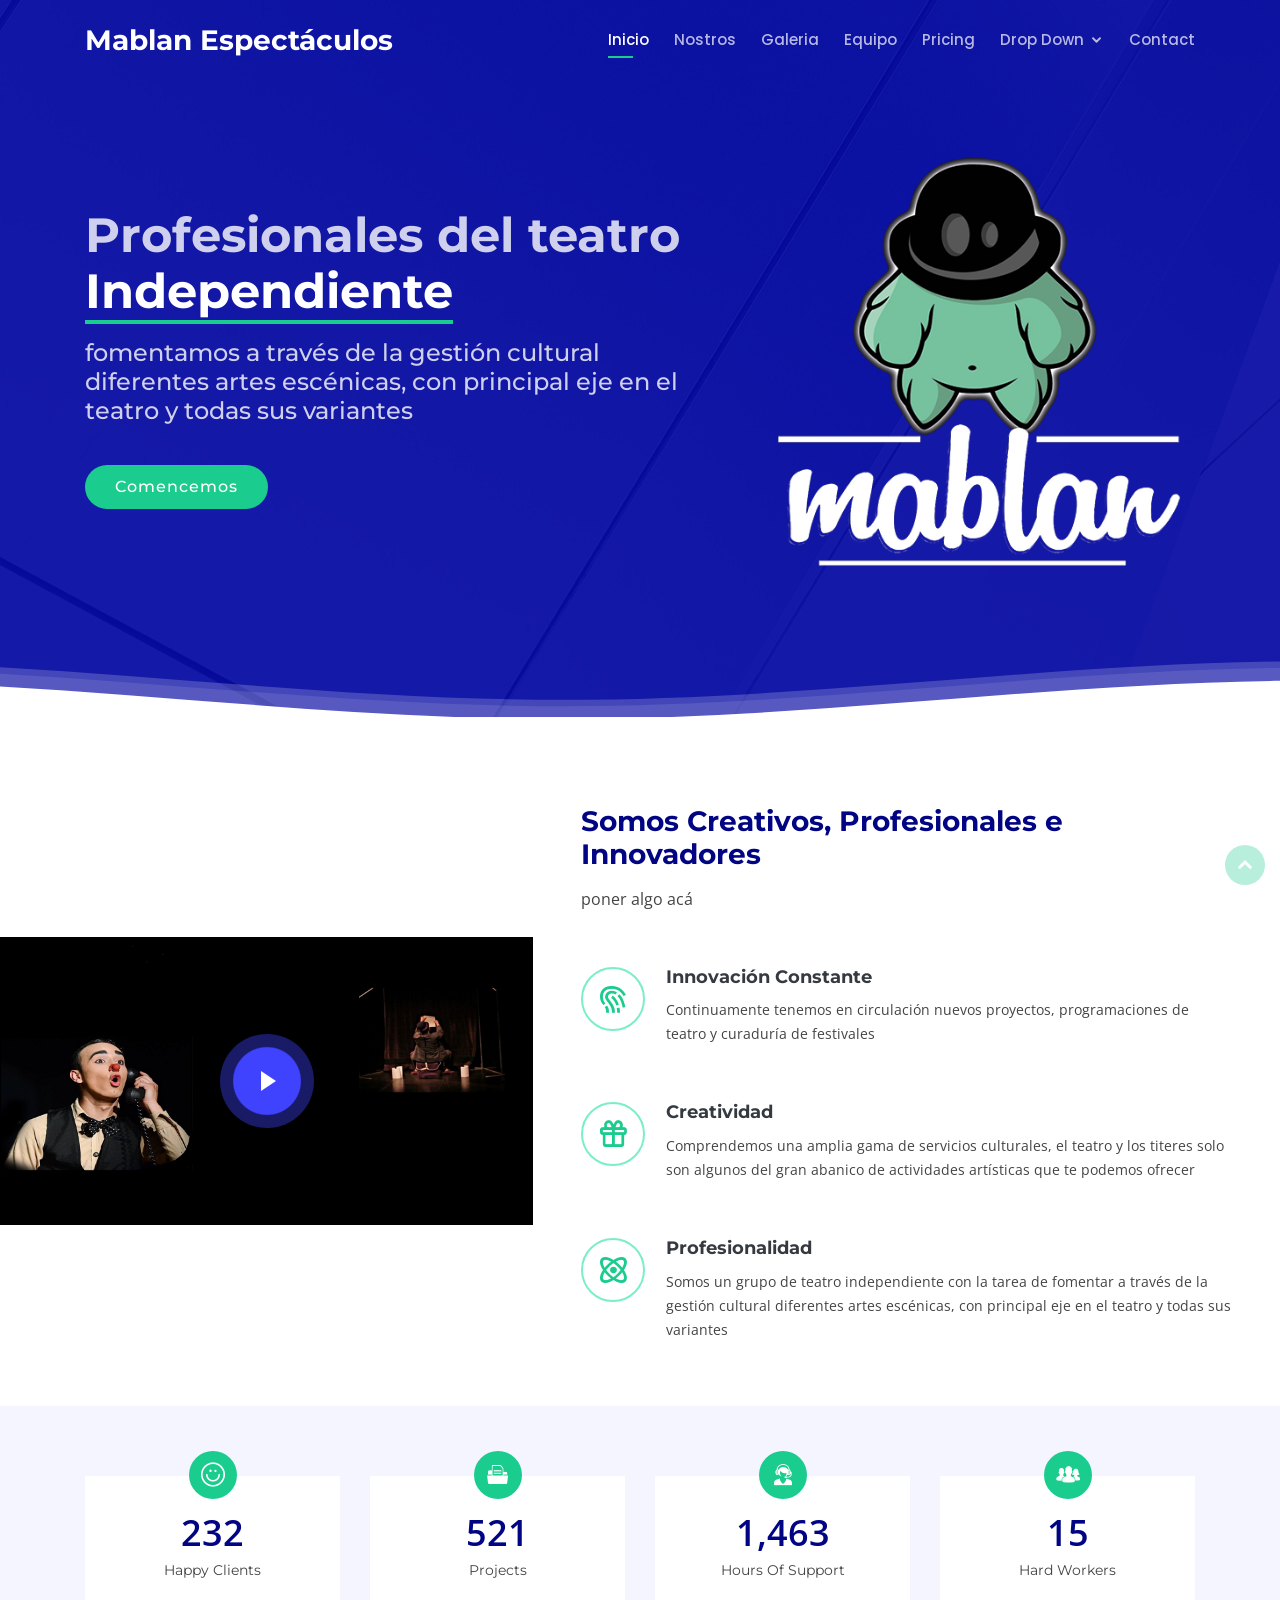
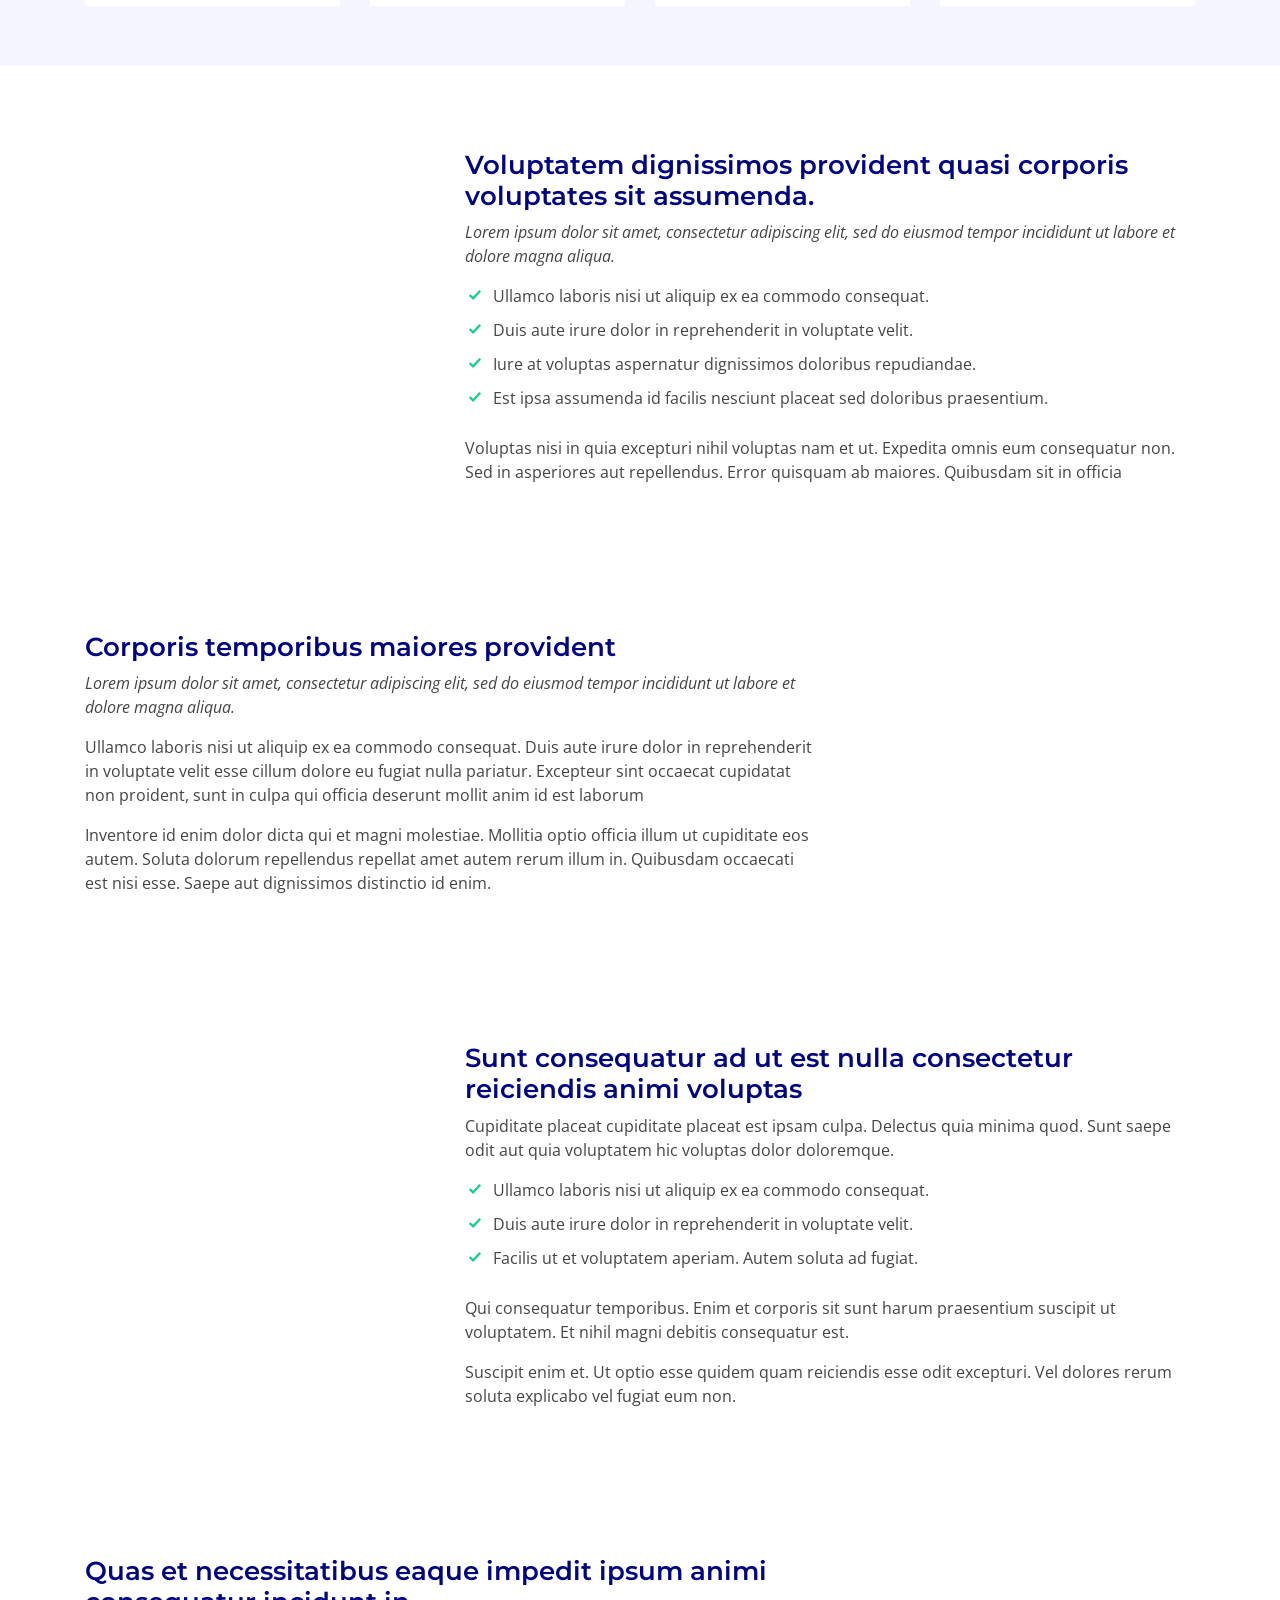
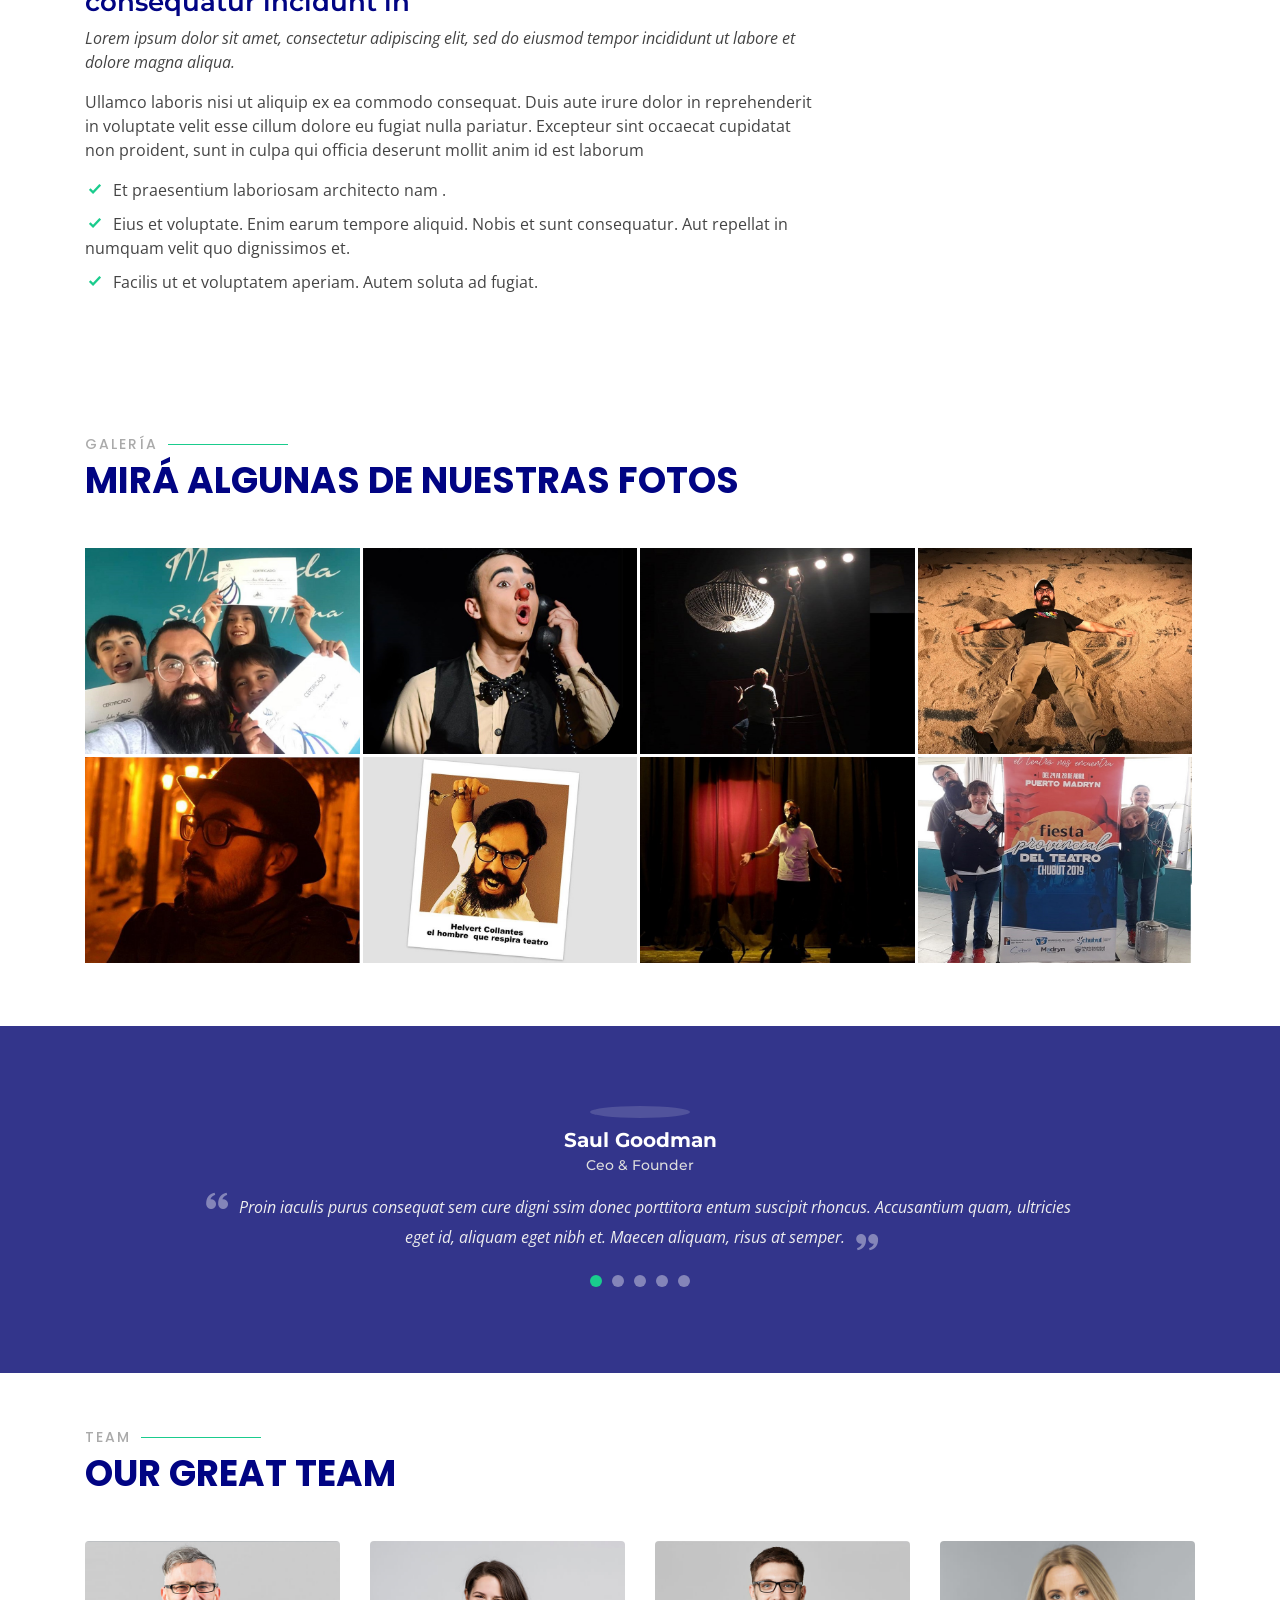
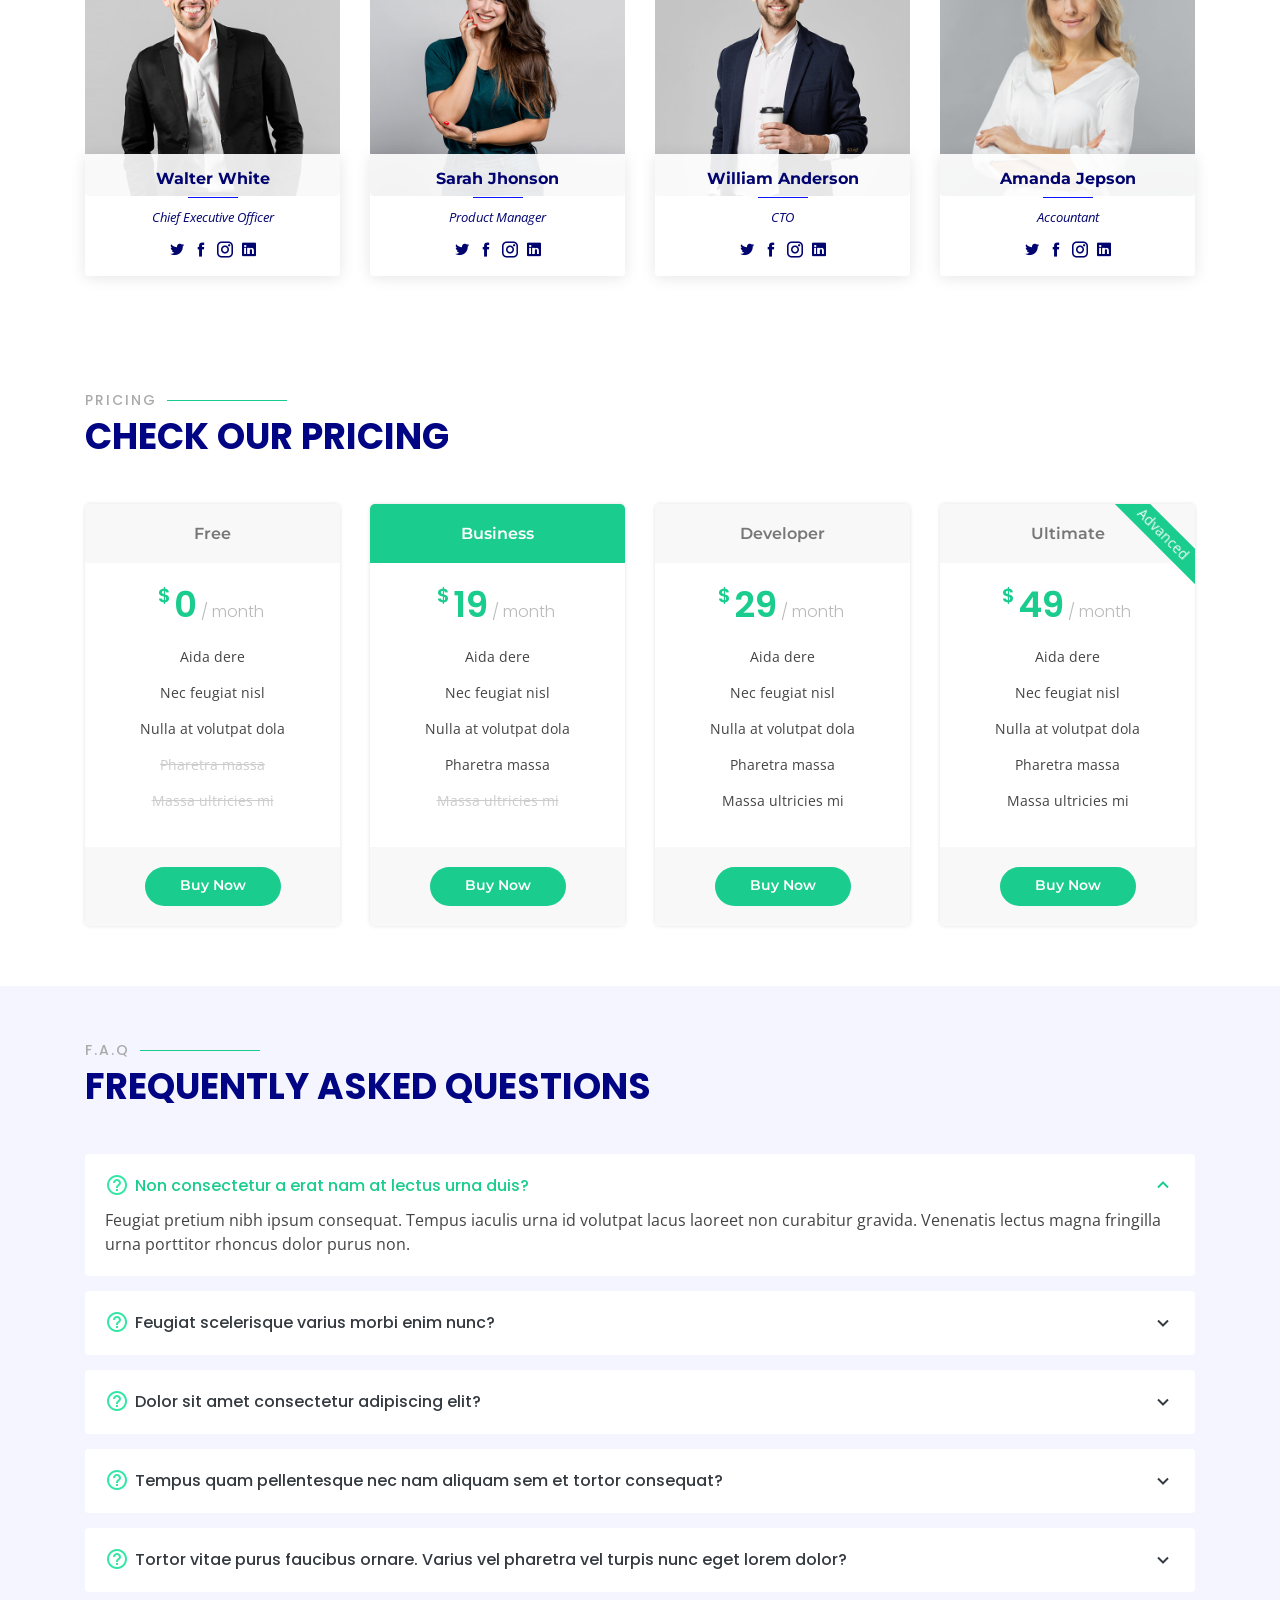
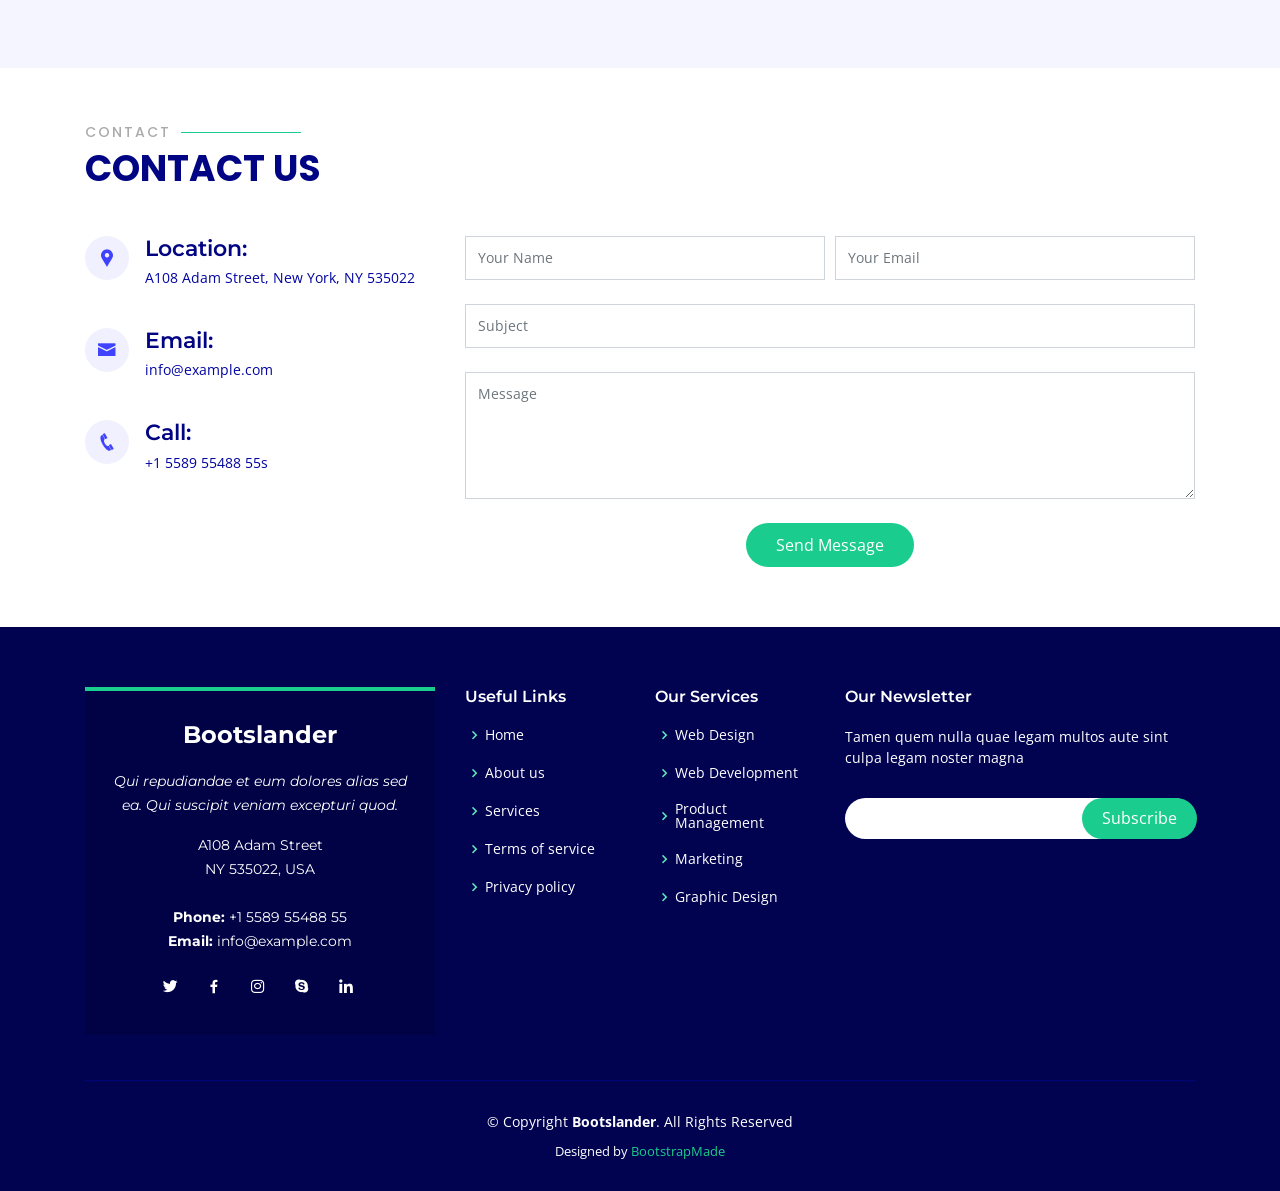
==== commit 5cd357ac: "cambiototal" ====
--- a/index.html
+++ b/index.html
@@ -1,1514 +1,846 @@
 <!DOCTYPE html>
-[if lt IE 7]>      <html class="no-js lt-ie9 lt-ie8 lt-ie7"> <![endif]
-[if IE 7]>         <html class="no-js lt-ie9 lt-ie8"> <![endif]
-[if IE 8]>         <html class="no-js lt-ie9"> <![endif]
-<html class="no-js">
-<![endif]
+<html lang="en">
 
 <head>
-    <meta http-equiv="Content-Type" content="text/html; charset=UTF-8">
-    <meta name="description" content="Meghna One page parallax responsive HTML Template ">
-
-    <meta name="author" content="Muhammad Morshed">
-
-    <title>Meghna | Responsive Multipurpose Parallax HTML5 Template</title>
-
-    <!-- Mobile Specific Meta
-		================================================== -->
-    <meta name="viewport" content="width=device-width, initial-scale=1">
-
-    <!-- Favicon -->
-    <link rel="shortcut icon" type="image/x-icon" href="img/favicon.png" />
-
-    <!-- CSS
-		================================================== -->
-    <!-- Fontawesome Icon font -->
-    <link rel="stylesheet" href="css/font-awesome.min.css">
-    <!-- bootstrap.min css -->
-    <link rel="stylesheet" href="css/bootstrap.min.css">
-    <!-- Animate.css -->
-    <link rel="stylesheet" href="css/animate.css">
-    <!-- Owl Carousel -->
-    <link rel="stylesheet" href="css/owl.carousel.css">
-    <!-- Grid Component css -->
-    <link rel="stylesheet" href="css/component.css">
-    <!-- Slit Slider css -->
-    <link rel="stylesheet" href="css/slit-slider.css">
-    <!-- Main Stylesheet -->
-    <link rel="stylesheet" href="css/main.css">
-    <!-- Media Queries -->
-    <link rel="stylesheet" href="css/media-queries.css">
-
-    <!--
-		Google Font
-		=========================== -->
-
-    <!-- Oswald / Title Font -->
-    <link href='http://fonts.googleapis.com/css?family=Oswald:400,300' rel='stylesheet' type='text/css'>
-    <!-- Ubuntu / Body Font -->
-    <link href='http://fonts.googleapis.com/css?family=Ubuntu:400,300' rel='stylesheet' type='text/css'>
-
-    <!-- Modernizer Script for old Browsers -->
-    <script src="js/modernizr-2.6.2.min.js"></script>
-
-
-
+    <meta charset="utf-8">
+    <meta content="width=device-width, initial-scale=1.0" name="viewport">
+
+    <title>Mablan | Títeres y Teatro</title>
+    <meta content="" name="description">
+    <meta content="" name="keywords">
+
+    <!-- Favicons -->
+    <link href="assets/img/favicon.png" rel="icon">
+    <link href="assets/img/apple-touch-icon.png" rel="apple-touch-icon">
+
+    <!-- Google Fonts -->
+    <link href="https://fonts.googleapis.com/css?family=Open+Sans:300,300i,400,400i,600,600i,700,700i|Montserrat:300,300i,400,400i,500,500i,600,600i,700,700i|Poppins:300,300i,400,400i,500,500i,600,600i,700,700i" rel="stylesheet">
+
+    <!-- Vendor CSS Files -->
+    <link href="assets/vendor/bootstrap/css/bootstrap.min.css" rel="stylesheet">
+    <link href="assets/vendor/icofont/icofont.min.css" rel="stylesheet">
+    <link href="assets/vendor/boxicons/css/boxicons.min.css" rel="stylesheet">
+    <link href="assets/vendor/venobox/venobox.css" rel="stylesheet">
+    <link href="assets/vendor/remixicon/remixicon.css" rel="stylesheet">
+    <link href="assets/vendor/owl.carousel/assets/owl.carousel.min.css" rel="stylesheet">
+    <link href="assets/vendor/aos/aos.css" rel="stylesheet">
+
+    <!-- Template Main CSS File -->
+    <link href="assets/css/style.css" rel="stylesheet">
+
+    <!-- =======================================================
+  * Template Name: Bootslander - v2.3.1
+  * Template URL: https://bootstrapmade.com/bootslander-free-bootstrap-landing-page-template/
+  * Author: BootstrapMade.com
+  * License: https://bootstrapmade.com/license/
+  ======================================================== -->
 </head>
 
-<body id="body">
-    <!--
-	    Start Preloader
-	    ==================================== -->
-    <div id="loading-mask">
-        <div class="loading-img">
-            <img alt="Meghna Preloader" src="img/preloader.gif" />
-        </div>
-    </div>
-    <!--
-        End Preloader
-        ==================================== -->
-
-    <!--
-        Welcome Slider
-        ==================================== -->
-    <section id="home">
-
-        <div id="slitSlider" class="sl-slider-wrapper">
-            <div class="sl-slider">
-
-                <!-- single slide item -->
-                <div class="sl-slide" data-orientation="horizontal" data-slice1-rotation="-25" data-slice2-rotation="-25" data-slice1-scale="2" data-slice2-scale="2">
-                    <div class="sl-slide-inner">
-                        <div class="bg-img bg-img-1"></div>
-                        <div class="carousel-caption">
-                            <div>
-                                <img class="wow fadeInUp" src="img/meghna.png" alt="Meghna">
-                                <h2 data-wow-duration="500ms" data-wow-delay="500ms" class="heading animated fadeInRight">Welcome To Meghna</h2>
-                            </div>
-                        </div>
-                    </div>
-                </div>
-                <!-- /single slide item -->
-
-                <!-- single slide item -->
-                <div class="sl-slide" data-orientation="vertical" data-slice1-rotation="10" data-slice2-rotation="-15" data-slice1-scale="1.5" data-slice2-scale="1.5">
-                    <div class="sl-slide-inner">
-                        <div class="bg-img bg-img-2"></div>
-                        <div class="carousel-caption">
-                            <div>
-                                <h2 class="heading animated fadeInDown">Highly Responsive</h2>
-                                <h3 class="animated fadeInUp">With all Mejor Browser support including IE 9</h3>
-                                <a class="btn btn-green animated fadeInUp" href="#">Get Started</a>
-                            </div>
-                        </div>
-                    </div>
-                </div>
-                <!-- /single slide item -->
-
-                <!-- single slide item -->
-                <div class="sl-slide" data-orientation="horizontal" data-slice1-rotation="3" data-slice2-rotation="3" data-slice1-scale="2" data-slice2-scale="1">
-                    <div class="sl-slide-inner">
-                        <div class="bg-img bg-img-3"></div>
-                        <div class="carousel-caption">
-                            <div>
-                                <h2 class="heading animated fadeInRight">One Page Parallax HTML Template</h2>
-                                <h3 class="animated fadeInLeft">Clean and Professional Design</h3>
-                                <a class="btn btn-green animated fadeInUp" href="#">Learn More</a>
-                            </div>
-                        </div>
-                    </div>
-                </div>
-                <!-- /single slide item -->
-
-            </div>
-            <!-- /sl-slider -->
-
-            <nav id="nav-arrows" class="nav-arrows">
-                <span class="nav-arrow-prev">Previous</span>
-                <span class="nav-arrow-next">Next</span>
-            </nav>
-
-            <nav id="nav-dots" class="nav-dots">
-                <span class="nav-dot-current"></span>
-                <span></span>
-                <span></span>
-            </nav>
-
-        </div>
-        <!-- /slider-wrapper -->
-    </section>
-    <!--/#home section-->
-
-    <!-- 
-        Fixed Navigation
-        ==================================== -->
-    <header id="navigation" class="navbar navbar-inverse">
-        <div class="container">
-            <div class="navbar-header">
-                <!-- responsive nav button -->
-                <button type="button" class="navbar-toggle" data-toggle="collapse" data-target=".navbar-collapse">
-                        <span class="sr-only">Toggle navigation</span>
-                        <span class="icon-bar"></span>
-                        <span class="icon-bar"></span>
-                        <span class="icon-bar"></span>
-                    </button>
-                <!-- /responsive nav button -->
-
-                <!-- logo -->
-                <a class="navbar-brand" href="#body">
-                    <h1 id="logo">
-                        <img src="img/logo-meghna.png" alt="Meghna" />
-                    </h1>
-                </a>
-                <!-- /logo -->
-            </div>
-
-            <!-- main nav -->
-            <nav class="collapse navbar-collapse navbar-right" role="Navigation">
-                <ul id="nav" class="nav navbar-nav">
-                    <li class="current"><a href="#body">Home</a></li>
-                    <li><a href="#about">About Us</a></li>
-                    <li><a href="#services">Services</a></li>
-                    <li><a href="#showcase">Portfolio</a></li>
-                    <li><a href="#our-team">Team</a></li>
+<body>
+
+    <!-- ======= Header ======= -->
+    <header id="header" class="fixed-top d-flex align-items-center header-transparent">
+        <div class="container d-flex align-items-center">
+
+            <div class="logo mr-auto">
+                <h1 class="text-light"><a href="index.html"><span>Mablan Espectáculos</span></a></h1>
+                <!-- Uncomment below if you prefer to use an image logo -->
+                <!-- <a href="index.html"><img src="assets/img/logo.png" alt="" class="img-fluid"></a>-->
+            </div>
+
+            <nav class="nav-menu d-none d-lg-block">
+                <ul>
+                    <li class="active"><a href="index.html">Inicio</a></li>
+                    <li><a href="#about">Nostros</a></li>
+                    <li><a href="#gallery">Galeria</a></li>
+                    <li><a href="#team">Equipo</a></li>
                     <li><a href="#pricing">Pricing</a></li>
-                    <li><a href="#blog">Blog</a></li>
-                    <li><a href="#contact-us">Contact</a></li>
+                    <li class="drop-down"><a href="">Drop Down</a>
+                        <ul>
+                            <li><a href="#">Drop Down 1</a></li>
+                            <li class="drop-down"><a href="#">Drop Down 2</a>
+                                <ul>
+                                    <li><a href="#">Deep Drop Down 1</a></li>
+                                    <li><a href="#">Deep Drop Down 2</a></li>
+                                    <li><a href="#">Deep Drop Down 3</a></li>
+                                    <li><a href="#">Deep Drop Down 4</a></li>
+                                    <li><a href="#">Deep Drop Down 5</a></li>
+                                </ul>
+                            </li>
+                            <li><a href="#">Drop Down 3</a></li>
+                            <li><a href="#">Drop Down 4</a></li>
+                            <li><a href="#">Drop Down 5</a></li>
+                        </ul>
+                    </li>
+                    <li><a href="#contact">Contact</a></li>
+
                 </ul>
             </nav>
-            <!-- /main nav -->
+            <!-- .nav-menu -->
 
         </div>
     </header>
-    <!--
-        End Fixed Navigation
-        ==================================== -->
-
-    <!--
-		Start About Section
-		==================================== -->
-    <section id="about" class="bg-one">
+    <!-- End Header -->
+
+    <!-- ======= Hero Section ======= -->
+    <section id="hero">
+
         <div class="container">
             <div class="row">
-
-                <!-- section title -->
-                <div class="title text-center wow fadeIn" data-wow-duration="1500ms">
-                    <h2>Acerca de <span class="color">Nosotros</span></h2>
-                    <div class="border"></div>
-                </div>
-                <!-- /section title -->
-
-                <!-- About item -->
-                <div class="col-md-4 text-center wow fadeInUp" data-wow-duration="500ms">
-                    <div class="wrap-about">
-                        <div class="icon-box">
-                            <i class="fa fa-lightbulb-o fa-4x"></i>
-                        </div>
-                        <!-- Express About Yourself -->
-                        <div class="about-content text-center">
-                            <h3 class="ddd">Somos Creativos</h3>
-                            <p>Comprendemos una amplia gama de servicios culturales, el teatro y los titeres solo son algunos del gran abanico de actividades artísticas que te podemos ofrecer </p>
-                        </div>
-                    </div>
-                </div>
-                <!-- End About item -->
-
-                <!-- About item -->
-                <div class="col-md-4 text-center wow fadeInUp" data-wow-duration="500ms" data-wow-delay="250ms">
-                    <div class="wrap-about">
-                        <div class="icon-box">
-                            <i class="fa fa-users fa-4x"></i>
-                        </div>
-                        <!-- Express About Yourself -->
-                        <div class="about-content text-center">
-                            <h3>Somos Profesionales</h3>
-                            <p>Somos un grupo de teatro independiente con la tarea de fomentar a través de la gestión cultural diferentes artes escénicas, con principal eje en el teatro y todas sus variantes</p>
-                        </div>
-                    </div>
-                </div>
-                <!-- End About item -->
-
-                <!-- About item -->
-                <div class="col-md-4 text-center wow fadeInUp" data-wow-duration="500ms" data-wow-delay="500ms">
-                    <div class="wrap-about kill-margin-bottom">
-                        <div class="icon-box">
-
-                            <svg xmlns="http://www.w3.org/2000/svg" width="56" height="56" fill="currentColor" class="bi bi-camera-reels-fill" viewBox="0 0 16 16">
-								<path d="M6 3a3 3 0 1 1-6 0 3 3 0 0 1 6 0z"/>
-								<path d="M9 6a3 3 0 1 1 0-6 3 3 0 0 1 0 6z"/>
-								<path d="M9 6h.5a2 2 0 0 1 1.983 1.738l3.11-1.382A1 1 0 0 1 16 7.269v7.462a1 1 0 0 1-1.406.913l-3.111-1.382A2 2 0 0 1 9.5 16H2a2 2 0 0 1-2-2V8a2 2 0 0 1 2-2h7z"/>
-							  </svg>
-                        </div>
-                        <!-- Express About Yourself -->
-                        <div class="about-content text-center">
-                            <h3>Somos Innovadores</h3>
-                            <p>Continuamente tenemos en circulación nuevos proyectos, programaciones de teatro y curaduría de festivales </p>
-                        </div>
-                    </div>
-                </div>
-                <!-- End About item -->
-
-            </div>
-            <!-- End row -->
+                <div class="col-lg-7 pt-5 pt-lg-0 order-2 order-lg-1 d-flex align-items-center">
+                    <div data-aos="zoom-out">
+                        <h1>Profesionales del teatro <span>Independiente</span></h1>
+                        <h2>fomentamos a través de la gestión cultural diferentes artes escénicas, con principal eje en el teatro y todas sus variantes</h2>
+                        <div class="text-center text-lg-left">
+                            <a href="#about" class="btn-get-started scrollto">Comencemos</a>
+                        </div>
+                    </div>
+                </div>
+                <div class="col-lg-5 order-1 order-lg-2 hero-img" data-aos="zoom-out" data-aos-delay="300">
+                    <img src="assets/img/hero-img.png" class="img-fluid animated" alt="">
+                </div>
+            </div>
         </div>
-        <!-- End container -->
+
+        <svg class="hero-waves" xmlns="http://www.w3.org/2000/svg" xmlns:xlink="http://www.w3.org/1999/xlink" viewBox="0 24 150 28 " preserveAspectRatio="none">
+      <defs>
+        <path id="wave-path" d="M-160 44c30 0 58-18 88-18s 58 18 88 18 58-18 88-18 58 18 88 18 v44h-352z">
+      </defs>
+      <g class="wave1">
+        <use xlink:href="#wave-path" x="50" y="3" fill="rgba(255,255,255, .1)">
+      </g>
+      <g class="wave2">
+        <use xlink:href="#wave-path" x="50" y="0" fill="rgba(255,255,255, .2)">
+      </g>
+      <g class="wave3">
+        <use xlink:href="#wave-path" x="50" y="9" fill="#fff">
+      </g>
+    </svg>
+
     </section>
-    <!-- End section -->
-
-    <!--
-		Start Main Features
-		==================================== -->
-    <section id="main-features">
+    <!-- End Hero -->
+
+    <main id="main">
+
+        <!-- ======= About Section ======= -->
+        <section id="about" class="about">
+            <div class="container-fluid">
+
+                <div class="row">
+                    <div class="col-xl-5 col-lg-6 video-box d-flex justify-content-center align-items-stretch" data-aos="fade-right">
+                        <a href="https://youtube.com/watch?v=ZTIrr2KSE0U&feature=share" class="venobox play-btn mb-4" data-vbtype="video" data-autoplay="true"></a>
+                    </div>
+
+                    <div class="col-xl-7 col-lg-6 icon-boxes d-flex flex-column align-items-stretch justify-content-center py-5 px-lg-5" data-aos="fade-left">
+                        <h3>Somos Creativos, Profesionales e Innovadores</h3>
+                        <p> poner algo acá</p>
+
+                        <div class="icon-box" data-aos="zoom-in" data-aos-delay="70">
+                            <div class="icon"><i class="bx bx-fingerprint"></i></div>
+                            <h4 class="title"><a href="">Innovación Constante</a></h4>
+                            <p class="description">Continuamente tenemos en circulación nuevos proyectos, programaciones de teatro y curaduría de festivales</p>
+                        </div>
+
+                        <div class="icon-box" data-aos="zoom-in" data-aos-delay="140">
+                            <div class="icon"><i class="bx bx-gift"></i></div>
+                            <h4 class="title"><a href="">Creatividad</a></h4>
+                            <p class="description">Comprendemos una amplia gama de servicios culturales, el teatro y los titeres solo son algunos del gran abanico de actividades artísticas que te podemos ofrecer</p>
+                        </div>
+
+                        <div class="icon-box" data-aos="zoom-in" data-aos-delay="210">
+                            <div class="icon"><i class="bx bx-atom"></i></div>
+                            <h4 class="title"><a href="">Profesionalidad</a></h4>
+                            <p class="description">Somos un grupo de teatro independiente con la tarea de fomentar a través de la gestión cultural diferentes artes escénicas, con principal eje en el teatro y todas sus variantes</p>
+                        </div>
+
+                    </div>
+                </div>
+
+            </div>
+        </section>
+        <!-- End About Section -->
+
+   
+
+        <!-- ======= Counts Section ======= -->
+        <section id="counts" class="counts">
+            <div class="container">
+
+                <div class="row" data-aos="fade-up">
+
+                    <div class="col-lg-3 col-md-6">
+                        <div class="count-box">
+                            <i class="icofont-simple-smile"></i>
+                            <span data-toggle="counter-up">232</span>
+                            <p>Happy Clients</p>
+                        </div>
+                    </div>
+
+                    <div class="col-lg-3 col-md-6 mt-5 mt-md-0">
+                        <div class="count-box">
+                            <i class="icofont-document-folder"></i>
+                            <span data-toggle="counter-up">521</span>
+                            <p>Projects</p>
+                        </div>
+                    </div>
+
+                    <div class="col-lg-3 col-md-6 mt-5 mt-lg-0">
+                        <div class="count-box">
+                            <i class="icofont-live-support"></i>
+                            <span data-toggle="counter-up">1,463</span>
+                            <p>Hours Of Support</p>
+                        </div>
+                    </div>
+
+                    <div class="col-lg-3 col-md-6 mt-5 mt-lg-0">
+                        <div class="count-box">
+                            <i class="icofont-users-alt-5"></i>
+                            <span data-toggle="counter-up">15</span>
+                            <p>Hard Workers</p>
+                        </div>
+                    </div>
+
+                </div>
+
+            </div>
+        </section>
+        <!-- End Counts Section -->
+
+        <!-- ======= Details Section ======= -->
+        <section id="details" class="details">
+            <div class="container">
+
+                <div class="row content">
+                    <div class="col-md-4" data-aos="fade-right">
+                        <img src="assets/img/details-1.png" class="img-fluid" alt="">
+                    </div>
+                    <div class="col-md-8 pt-4" data-aos="fade-up">
+                        <h3>Voluptatem dignissimos provident quasi corporis voluptates sit assumenda.</h3>
+                        <p class="font-italic">
+                            Lorem ipsum dolor sit amet, consectetur adipiscing elit, sed do eiusmod tempor incididunt ut labore et dolore magna aliqua.
+                        </p>
+                        <ul>
+                            <li><i class="icofont-check"></i> Ullamco laboris nisi ut aliquip ex ea commodo consequat.</li>
+                            <li><i class="icofont-check"></i> Duis aute irure dolor in reprehenderit in voluptate velit.</li>
+                            <li><i class="icofont-check"></i> Iure at voluptas aspernatur dignissimos doloribus repudiandae.</li>
+                            <li><i class="icofont-check"></i> Est ipsa assumenda id facilis nesciunt placeat sed doloribus praesentium.</li>
+                        </ul>
+                        <p>
+                            Voluptas nisi in quia excepturi nihil voluptas nam et ut. Expedita omnis eum consequatur non. Sed in asperiores aut repellendus. Error quisquam ab maiores. Quibusdam sit in officia
+                        </p>
+                    </div>
+                </div>
+
+                <div class="row content">
+                    <div class="col-md-4 order-1 order-md-2" data-aos="fade-left">
+                        <img src="assets/img/details-2.png" class="img-fluid" alt="">
+                    </div>
+                    <div class="col-md-8 pt-5 order-2 order-md-1" data-aos="fade-up">
+                        <h3>Corporis temporibus maiores provident</h3>
+                        <p class="font-italic">
+                            Lorem ipsum dolor sit amet, consectetur adipiscing elit, sed do eiusmod tempor incididunt ut labore et dolore magna aliqua.
+                        </p>
+                        <p>
+                            Ullamco laboris nisi ut aliquip ex ea commodo consequat. Duis aute irure dolor in reprehenderit in voluptate velit esse cillum dolore eu fugiat nulla pariatur. Excepteur sint occaecat cupidatat non proident, sunt in culpa qui officia deserunt mollit anim
+                            id est laborum
+                        </p>
+                        <p>
+                            Inventore id enim dolor dicta qui et magni molestiae. Mollitia optio officia illum ut cupiditate eos autem. Soluta dolorum repellendus repellat amet autem rerum illum in. Quibusdam occaecati est nisi esse. Saepe aut dignissimos distinctio id enim.
+                        </p>
+                    </div>
+                </div>
+
+                <div class="row content">
+                    <div class="col-md-4" data-aos="fade-right">
+                        <img src="assets/img/details-3.png" class="img-fluid" alt="">
+                    </div>
+                    <div class="col-md-8 pt-5" data-aos="fade-up">
+                        <h3>Sunt consequatur ad ut est nulla consectetur reiciendis animi voluptas</h3>
+                        <p>Cupiditate placeat cupiditate placeat est ipsam culpa. Delectus quia minima quod. Sunt saepe odit aut quia voluptatem hic voluptas dolor doloremque.</p>
+                        <ul>
+                            <li><i class="icofont-check"></i> Ullamco laboris nisi ut aliquip ex ea commodo consequat.</li>
+                            <li><i class="icofont-check"></i> Duis aute irure dolor in reprehenderit in voluptate velit.</li>
+                            <li><i class="icofont-check"></i> Facilis ut et voluptatem aperiam. Autem soluta ad fugiat.</li>
+                        </ul>
+                        <p>
+                            Qui consequatur temporibus. Enim et corporis sit sunt harum praesentium suscipit ut voluptatem. Et nihil magni debitis consequatur est.
+                        </p>
+                        <p>
+                            Suscipit enim et. Ut optio esse quidem quam reiciendis esse odit excepturi. Vel dolores rerum soluta explicabo vel fugiat eum non.
+                        </p>
+                    </div>
+                </div>
+
+                <div class="row content">
+                    <div class="col-md-4 order-1 order-md-2" data-aos="fade-left">
+                        <img src="assets/img/details-4.png" class="img-fluid" alt="">
+                    </div>
+                    <div class="col-md-8 pt-5 order-2 order-md-1" data-aos="fade-up">
+                        <h3>Quas et necessitatibus eaque impedit ipsum animi consequatur incidunt in</h3>
+                        <p class="font-italic">
+                            Lorem ipsum dolor sit amet, consectetur adipiscing elit, sed do eiusmod tempor incididunt ut labore et dolore magna aliqua.
+                        </p>
+                        <p>
+                            Ullamco laboris nisi ut aliquip ex ea commodo consequat. Duis aute irure dolor in reprehenderit in voluptate velit esse cillum dolore eu fugiat nulla pariatur. Excepteur sint occaecat cupidatat non proident, sunt in culpa qui officia deserunt mollit anim
+                            id est laborum
+                        </p>
+                        <ul>
+                            <li><i class="icofont-check"></i> Et praesentium laboriosam architecto nam .</li>
+                            <li><i class="icofont-check"></i> Eius et voluptate. Enim earum tempore aliquid. Nobis et sunt consequatur. Aut repellat in numquam velit quo dignissimos et.</li>
+                            <li><i class="icofont-check"></i> Facilis ut et voluptatem aperiam. Autem soluta ad fugiat.</li>
+                        </ul>
+                    </div>
+                </div>
+
+            </div>
+        </section>
+        <!-- End Details Section -->
+
+        <!-- ======= Gallery Section ======= -->
+        <section id="gallery" class="gallery">
+            <div class="container">
+
+                <div class="section-title" data-aos="fade-up">
+                    <h2>Galería</h2>
+                    <p>Mirá Algunas de nuestras Fotos</p>
+                </div>
+
+                <div class="row no-gutters" data-aos="fade-left">
+
+                    <div class="col-lg-3 col-md-4">
+                        <div class="gallery-item" data-aos="zoom-in" data-aos-delay="100">
+                            <a href="assets/img/gallery/gallery-1.jpg" class="venobox" data-gall="gallery-item">
+                                <img src="assets/img/gallery/gallery-1.jpg" alt="" class="img-fluid">
+                            </a>
+                        </div>
+                    </div>
+
+                    <div class="col-lg-3 col-md-4">
+                        <div class="gallery-item" data-aos="zoom-in" data-aos-delay="150">
+                            <a href="assets/img/gallery/gallery-2.jpg" class="venobox" data-gall="gallery-item">
+                                <img src="assets/img/gallery/gallery-2.jpg" alt="" class="img-fluid">
+                            </a>
+                        </div>
+                    </div>
+
+                    <div class="col-lg-3 col-md-4">
+                        <div class="gallery-item" data-aos="zoom-in" data-aos-delay="200">
+                            <a href="assets/img/gallery/gallery-3.jpg" class="venobox" data-gall="gallery-item">
+                                <img src="assets/img/gallery/gallery-3.jpg" alt="" class="img-fluid">
+                            </a>
+                        </div>
+                    </div>
+
+                    <div class="col-lg-3 col-md-4">
+                        <div class="gallery-item" data-aos="zoom-in" data-aos-delay="250">
+                            <a href="assets/img/gallery/gallery-4.jpg" class="venobox" data-gall="gallery-item">
+                                <img src="assets/img/gallery/gallery-4.jpg" alt="" class="img-fluid">
+                            </a>
+                        </div>
+                    </div>
+
+                    <div class="col-lg-3 col-md-4">
+                        <div class="gallery-item" data-aos="zoom-in" data-aos-delay="300">
+                            <a href="assets/img/gallery/gallery-5.jpg" class="venobox" data-gall="gallery-item">
+                                <img src="assets/img/gallery/gallery-5.jpg" alt="" class="img-fluid">
+                            </a>
+                        </div>
+                    </div>
+
+                    <div class="col-lg-3 col-md-4">
+                        <div class="gallery-item" data-aos="zoom-in" data-aos-delay="350">
+                            <a href="assets/img/gallery/gallery-6.jpg" class="venobox" data-gall="gallery-item">
+                                <img src="assets/img/gallery/gallery-6.jpg" alt="" class="img-fluid">
+                            </a>
+                        </div>
+                    </div>
+
+                    <div class="col-lg-3 col-md-4">
+                        <div class="gallery-item" data-aos="zoom-in" data-aos-delay="400">
+                            <a href="assets/img/gallery/gallery-7.jpg" class="venobox" data-gall="gallery-item">
+                                <img src="assets/img/gallery/gallery-7.jpg" alt="" class="img-fluid">
+                            </a>
+                        </div>
+                    </div>
+
+                    <div class="col-lg-3 col-md-4">
+                        <div class="gallery-item" data-aos="zoom-in" data-aos-delay="450">
+                            <a href="assets/img/gallery/gallery-8.jpg" class="venobox" data-gall="gallery-item">
+                                <img src="assets/img/gallery/gallery-8.jpg" alt="" class="img-fluid">
+                            </a>
+                        </div>
+                    </div>
+
+                </div>
+
+            </div>
+        </section>
+        <!-- End Gallery Section -->
+
+        <!-- ======= Testimonials Section ======= -->
+        <section id="testimonials" class="testimonials">
+            <div class="container">
+
+                <div class="owl-carousel testimonials-carousel" data-aos="zoom-in">
+
+                    <div class="testimonial-item">
+                        <img src="assets/img/testimonials/testimonials-1.jpg" class="testimonial-img" alt="">
+                        <h3>Saul Goodman</h3>
+                        <h4>Ceo &amp; Founder</h4>
+                        <p>
+                            <i class="bx bxs-quote-alt-left quote-icon-left"></i> Proin iaculis purus consequat sem cure digni ssim donec porttitora entum suscipit rhoncus. Accusantium quam, ultricies eget id, aliquam eget nibh et. Maecen aliquam, risus
+                            at semper.
+                            <i class="bx bxs-quote-alt-right quote-icon-right"></i>
+                        </p>
+                    </div>
+
+                    <div class="testimonial-item">
+                        <img src="assets/img/testimonials/testimonials-2.jpg" class="testimonial-img" alt="">
+                        <h3>Sara Wilsson</h3>
+                        <h4>Designer</h4>
+                        <p>
+                            <i class="bx bxs-quote-alt-left quote-icon-left"></i> Export tempor illum tamen malis malis eram quae irure esse labore quem cillum quid cillum eram malis quorum velit fore eram velit sunt aliqua noster fugiat irure amet legam
+                            anim culpa.
+                            <i class="bx bxs-quote-alt-right quote-icon-right"></i>
+                        </p>
+                    </div>
+
+                    <div class="testimonial-item">
+                        <img src="assets/img/testimonials/testimonials-3.jpg" class="testimonial-img" alt="">
+                        <h3>Jena Karlis</h3>
+                        <h4>Store Owner</h4>
+                        <p>
+                            <i class="bx bxs-quote-alt-left quote-icon-left"></i> Enim nisi quem export duis labore cillum quae magna enim sint quorum nulla quem veniam duis minim tempor labore quem eram duis noster aute amet eram fore quis sint minim.
+                            <i class="bx bxs-quote-alt-right quote-icon-right"></i>
+                        </p>
+                    </div>
+
+                    <div class="testimonial-item">
+                        <img src="assets/img/testimonials/testimonials-4.jpg" class="testimonial-img" alt="">
+                        <h3>Matt Brandon</h3>
+                        <h4>Freelancer</h4>
+                        <p>
+                            <i class="bx bxs-quote-alt-left quote-icon-left"></i> Fugiat enim eram quae cillum dolore dolor amet nulla culpa multos export minim fugiat minim velit minim dolor enim duis veniam ipsum anim magna sunt elit fore quem dolore
+                            labore illum veniam.
+                            <i class="bx bxs-quote-alt-right quote-icon-right"></i>
+                        </p>
+                    </div>
+
+                    <div class="testimonial-item">
+                        <img src="assets/img/testimonials/testimonials-5.jpg" class="testimonial-img" alt="">
+                        <h3>John Larson</h3>
+                        <h4>Entrepreneur</h4>
+                        <p>
+                            <i class="bx bxs-quote-alt-left quote-icon-left"></i> Quis quorum aliqua sint quem legam fore sunt eram irure aliqua veniam tempor noster veniam enim culpa labore duis sunt culpa nulla illum cillum fugiat legam esse veniam
+                            culpa fore nisi cillum quid.
+                            <i class="bx bxs-quote-alt-right quote-icon-right"></i>
+                        </p>
+                    </div>
+
+                </div>
+
+            </div>
+        </section>
+        <!-- End Testimonials Section -->
+
+        <!-- ======= Team Section ======= -->
+        <section id="team" class="team">
+            <div class="container">
+
+                <div class="section-title" data-aos="fade-up">
+                    <h2>Team</h2>
+                    <p>Our Great Team</p>
+                </div>
+
+                <div class="row" data-aos="fade-left">
+
+                    <div class="col-lg-3 col-md-6">
+                        <div class="member" data-aos="zoom-in" data-aos-delay="100">
+                            <div class="pic"><img src="assets/img/team/team-1.jpg" class="img-fluid" alt=""></div>
+                            <div class="member-info">
+                                <h4>Walter White</h4>
+                                <span>Chief Executive Officer</span>
+                                <div class="social">
+                                    <a href=""><i class="icofont-twitter"></i></a>
+                                    <a href=""><i class="icofont-facebook"></i></a>
+                                    <a href=""><i class="icofont-instagram"></i></a>
+                                    <a href=""><i class="icofont-linkedin"></i></a>
+                                </div>
+                            </div>
+                        </div>
+                    </div>
+
+                    <div class="col-lg-3 col-md-6 mt-5 mt-md-0">
+                        <div class="member" data-aos="zoom-in" data-aos-delay="200">
+                            <div class="pic"><img src="assets/img/team/team-2.jpg" class="img-fluid" alt=""></div>
+                            <div class="member-info">
+                                <h4>Sarah Jhonson</h4>
+                                <span>Product Manager</span>
+                                <div class="social">
+                                    <a href=""><i class="icofont-twitter"></i></a>
+                                    <a href=""><i class="icofont-facebook"></i></a>
+                                    <a href=""><i class="icofont-instagram"></i></a>
+                                    <a href=""><i class="icofont-linkedin"></i></a>
+                                </div>
+                            </div>
+                        </div>
+                    </div>
+
+                    <div class="col-lg-3 col-md-6 mt-5 mt-lg-0">
+                        <div class="member" data-aos="zoom-in" data-aos-delay="300">
+                            <div class="pic"><img src="assets/img/team/team-3.jpg" class="img-fluid" alt=""></div>
+                            <div class="member-info">
+                                <h4>William Anderson</h4>
+                                <span>CTO</span>
+                                <div class="social">
+                                    <a href=""><i class="icofont-twitter"></i></a>
+                                    <a href=""><i class="icofont-facebook"></i></a>
+                                    <a href=""><i class="icofont-instagram"></i></a>
+                                    <a href=""><i class="icofont-linkedin"></i></a>
+                                </div>
+                            </div>
+                        </div>
+                    </div>
+
+                    <div class="col-lg-3 col-md-6 mt-5 mt-lg-0">
+                        <div class="member" data-aos="zoom-in" data-aos-delay="400">
+                            <div class="pic"><img src="assets/img/team/team-4.jpg" class="img-fluid" alt=""></div>
+                            <div class="member-info">
+                                <h4>Amanda Jepson</h4>
+                                <span>Accountant</span>
+                                <div class="social">
+                                    <a href=""><i class="icofont-twitter"></i></a>
+                                    <a href=""><i class="icofont-facebook"></i></a>
+                                    <a href=""><i class="icofont-instagram"></i></a>
+                                    <a href=""><i class="icofont-linkedin"></i></a>
+                                </div>
+                            </div>
+                        </div>
+                    </div>
+
+                </div>
+
+            </div>
+        </section>
+        <!-- End Team Section -->
+
+        <!-- ======= Pricing Section ======= -->
+        <section id="pricing" class="pricing">
+            <div class="container">
+
+                <div class="section-title" data-aos="fade-up">
+                    <h2>Pricing</h2>
+                    <p>Check our Pricing</p>
+                </div>
+
+                <div class="row" data-aos="fade-left">
+
+                    <div class="col-lg-3 col-md-6">
+                        <div class="box" data-aos="zoom-in" data-aos-delay="100">
+                            <h3>Free</h3>
+                            <h4><sup>$</sup>0<span> / month</span></h4>
+                            <ul>
+                                <li>Aida dere</li>
+                                <li>Nec feugiat nisl</li>
+                                <li>Nulla at volutpat dola</li>
+                                <li class="na">Pharetra massa</li>
+                                <li class="na">Massa ultricies mi</li>
+                            </ul>
+                            <div class="btn-wrap">
+                                <a href="#" class="btn-buy">Buy Now</a>
+                            </div>
+                        </div>
+                    </div>
+
+                    <div class="col-lg-3 col-md-6 mt-4 mt-md-0">
+                        <div class="box featured" data-aos="zoom-in" data-aos-delay="200">
+                            <h3>Business</h3>
+                            <h4><sup>$</sup>19<span> / month</span></h4>
+                            <ul>
+                                <li>Aida dere</li>
+                                <li>Nec feugiat nisl</li>
+                                <li>Nulla at volutpat dola</li>
+                                <li>Pharetra massa</li>
+                                <li class="na">Massa ultricies mi</li>
+                            </ul>
+                            <div class="btn-wrap">
+                                <a href="#" class="btn-buy">Buy Now</a>
+                            </div>
+                        </div>
+                    </div>
+
+                    <div class="col-lg-3 col-md-6 mt-4 mt-lg-0">
+                        <div class="box" data-aos="zoom-in" data-aos-delay="300">
+                            <h3>Developer</h3>
+                            <h4><sup>$</sup>29<span> / month</span></h4>
+                            <ul>
+                                <li>Aida dere</li>
+                                <li>Nec feugiat nisl</li>
+                                <li>Nulla at volutpat dola</li>
+                                <li>Pharetra massa</li>
+                                <li>Massa ultricies mi</li>
+                            </ul>
+                            <div class="btn-wrap">
+                                <a href="#" class="btn-buy">Buy Now</a>
+                            </div>
+                        </div>
+                    </div>
+
+                    <div class="col-lg-3 col-md-6 mt-4 mt-lg-0">
+                        <div class="box" data-aos="zoom-in" data-aos-delay="400">
+                            <span class="advanced">Advanced</span>
+                            <h3>Ultimate</h3>
+                            <h4><sup>$</sup>49<span> / month</span></h4>
+                            <ul>
+                                <li>Aida dere</li>
+                                <li>Nec feugiat nisl</li>
+                                <li>Nulla at volutpat dola</li>
+                                <li>Pharetra massa</li>
+                                <li>Massa ultricies mi</li>
+                            </ul>
+                            <div class="btn-wrap">
+                                <a href="#" class="btn-buy">Buy Now</a>
+                            </div>
+                        </div>
+                    </div>
+
+                </div>
+
+            </div>
+        </section>
+        <!-- End Pricing Section -->
+
+        <!-- ======= F.A.Q Section ======= -->
+        <section id="faq" class="faq section-bg">
+            <div class="container">
+
+                <div class="section-title" data-aos="fade-up">
+                    <h2>F.A.Q</h2>
+                    <p>Frequently Asked Questions</p>
+                </div>
+
+                <div class="faq-list">
+                    <ul>
+                        <li data-aos="fade-up">
+                            <i class="bx bx-help-circle icon-help"></i> <a data-toggle="collapse" class="collapse" href="#faq-list-1">Non consectetur a erat nam at lectus urna duis? <i class="bx bx-chevron-down icon-show"></i><i class="bx bx-chevron-up icon-close"></i></a>
+                            <div id="faq-list-1" class="collapse show" data-parent=".faq-list">
+                                <p>
+                                    Feugiat pretium nibh ipsum consequat. Tempus iaculis urna id volutpat lacus laoreet non curabitur gravida. Venenatis lectus magna fringilla urna porttitor rhoncus dolor purus non.
+                                </p>
+                            </div>
+                        </li>
+
+                        <li data-aos="fade-up" data-aos-delay="100">
+                            <i class="bx bx-help-circle icon-help"></i> <a data-toggle="collapse" href="#faq-list-2" class="collapsed">Feugiat scelerisque varius morbi enim nunc? <i class="bx bx-chevron-down icon-show"></i><i class="bx bx-chevron-up icon-close"></i></a>
+                            <div id="faq-list-2" class="collapse" data-parent=".faq-list">
+                                <p>
+                                    Dolor sit amet consectetur adipiscing elit pellentesque habitant morbi. Id interdum velit laoreet id donec ultrices. Fringilla phasellus faucibus scelerisque eleifend donec pretium. Est pellentesque elit ullamcorper dignissim. Mauris ultrices eros in
+                                    cursus turpis massa tincidunt dui.
+                                </p>
+                            </div>
+                        </li>
+
+                        <li data-aos="fade-up" data-aos-delay="200">
+                            <i class="bx bx-help-circle icon-help"></i> <a data-toggle="collapse" href="#faq-list-3" class="collapsed">Dolor sit amet consectetur adipiscing elit? <i class="bx bx-chevron-down icon-show"></i><i class="bx bx-chevron-up icon-close"></i></a>
+                            <div id="faq-list-3" class="collapse" data-parent=".faq-list">
+                                <p>
+                                    Eleifend mi in nulla posuere sollicitudin aliquam ultrices sagittis orci. Faucibus pulvinar elementum integer enim. Sem nulla pharetra diam sit amet nisl suscipit. Rutrum tellus pellentesque eu tincidunt. Lectus urna duis convallis convallis tellus. Urna
+                                    molestie at elementum eu facilisis sed odio morbi quis
+                                </p>
+                            </div>
+                        </li>
+
+                        <li data-aos="fade-up" data-aos-delay="300">
+                            <i class="bx bx-help-circle icon-help"></i> <a data-toggle="collapse" href="#faq-list-4" class="collapsed">Tempus quam pellentesque nec nam aliquam sem et tortor consequat? <i class="bx bx-chevron-down icon-show"></i><i class="bx bx-chevron-up icon-close"></i></a>
+                            <div id="faq-list-4" class="collapse" data-parent=".faq-list">
+                                <p>
+                                    Molestie a iaculis at erat pellentesque adipiscing commodo. Dignissim suspendisse in est ante in. Nunc vel risus commodo viverra maecenas accumsan. Sit amet nisl suscipit adipiscing bibendum est. Purus gravida quis blandit turpis cursus in.
+                                </p>
+                            </div>
+                        </li>
+
+                        <li data-aos="fade-up" data-aos-delay="400">
+                            <i class="bx bx-help-circle icon-help"></i> <a data-toggle="collapse" href="#faq-list-5" class="collapsed">Tortor vitae purus faucibus ornare. Varius vel pharetra vel turpis nunc eget lorem dolor? <i class="bx bx-chevron-down icon-show"></i><i class="bx bx-chevron-up icon-close"></i></a>
+                            <div id="faq-list-5" class="collapse" data-parent=".faq-list">
+                                <p>
+                                    Laoreet sit amet cursus sit amet dictum sit amet justo. Mauris vitae ultricies leo integer malesuada nunc vel. Tincidunt eget nullam non nisi est sit amet. Turpis nunc eget lorem dolor sed. Ut venenatis tellus in metus vulputate eu scelerisque.
+                                </p>
+                            </div>
+                        </li>
+
+                    </ul>
+                </div>
+
+            </div>
+        </section>
+        <!-- End F.A.Q Section -->
+
+        <!-- ======= Contact Section ======= -->
+        <section id="contact" class="contact">
+            <div class="container">
+
+                <div class="section-title" data-aos="fade-up">
+                    <h2>Contact</h2>
+                    <p>Contact Us</p>
+                </div>
+
+                <div class="row">
+
+                    <div class="col-lg-4" data-aos="fade-right" data-aos-delay="100">
+                        <div class="info">
+                            <div class="address">
+                                <i class="icofont-google-map"></i>
+                                <h4>Location:</h4>
+                                <p>A108 Adam Street, New York, NY 535022</p>
+                            </div>
+
+                            <div class="email">
+                                <i class="icofont-envelope"></i>
+                                <h4>Email:</h4>
+                                <p>info@example.com</p>
+                            </div>
+
+                            <div class="phone">
+                                <i class="icofont-phone"></i>
+                                <h4>Call:</h4>
+                                <p>+1 5589 55488 55s</p>
+                            </div>
+
+                        </div>
+
+                    </div>
+
+                    <div class="col-lg-8 mt-5 mt-lg-0" data-aos="fade-left" data-aos-delay="200">
+
+                        <form action="forms/contact.php" method="post" role="form" class="php-email-form">
+                            <div class="form-row">
+                                <div class="col-md-6 form-group">
+                                    <input type="text" name="name" class="form-control" id="name" placeholder="Your Name" data-rule="minlen:4" data-msg="Please enter at least 4 chars" />
+                                    <div class="validate"></div>
+                                </div>
+                                <div class="col-md-6 form-group">
+                                    <input type="email" class="form-control" name="email" id="email" placeholder="Your Email" data-rule="email" data-msg="Please enter a valid email" />
+                                    <div class="validate"></div>
+                                </div>
+                            </div>
+                            <div class="form-group">
+                                <input type="text" class="form-control" name="subject" id="subject" placeholder="Subject" data-rule="minlen:4" data-msg="Please enter at least 8 chars of subject" />
+                                <div class="validate"></div>
+                            </div>
+                            <div class="form-group">
+                                <textarea class="form-control" name="message" rows="5" data-rule="required" data-msg="Please write something for us" placeholder="Message"></textarea>
+                                <div class="validate"></div>
+                            </div>
+                            <div class="mb-3">
+                                <div class="loading">Loading</div>
+                                <div class="error-message"></div>
+                                <div class="sent-message">Your message has been sent. Thank you!</div>
+                            </div>
+                            <div class="text-center"><button type="submit">Send Message</button></div>
+                        </form>
+
+                    </div>
+
+                </div>
+
+            </div>
+        </section>
+        <!-- End Contact Section -->
+
+    </main>
+    <!-- End #main -->
+
+    <!-- ======= Footer ======= -->
+    <footer id="footer">
+        <div class="footer-top">
+            <div class="container">
+                <div class="row">
+
+                    <div class="col-lg-4 col-md-6">
+                        <div class="footer-info">
+                            <h3>Bootslander</h3>
+                            <p class="pb-3"><em>Qui repudiandae et eum dolores alias sed ea. Qui suscipit veniam excepturi quod.</em></p>
+                            <p>
+                                A108 Adam Street <br> NY 535022, USA<br><br>
+                                <strong>Phone:</strong> +1 5589 55488 55<br>
+                                <strong>Email:</strong> info@example.com<br>
+                            </p>
+                            <div class="social-links mt-3">
+                                <a href="#" class="twitter"><i class="bx bxl-twitter"></i></a>
+                                <a href="#" class="facebook"><i class="bx bxl-facebook"></i></a>
+                                <a href="#" class="instagram"><i class="bx bxl-instagram"></i></a>
+                                <a href="#" class="google-plus"><i class="bx bxl-skype"></i></a>
+                                <a href="#" class="linkedin"><i class="bx bxl-linkedin"></i></a>
+                            </div>
+                        </div>
+                    </div>
+
+                    <div class="col-lg-2 col-md-6 footer-links">
+                        <h4>Useful Links</h4>
+                        <ul>
+                            <li><i class="bx bx-chevron-right"></i> <a href="#">Home</a></li>
+                            <li><i class="bx bx-chevron-right"></i> <a href="#">About us</a></li>
+                            <li><i class="bx bx-chevron-right"></i> <a href="#">Services</a></li>
+                            <li><i class="bx bx-chevron-right"></i> <a href="#">Terms of service</a></li>
+                            <li><i class="bx bx-chevron-right"></i> <a href="#">Privacy policy</a></li>
+                        </ul>
+                    </div>
+
+                    <div class="col-lg-2 col-md-6 footer-links">
+                        <h4>Our Services</h4>
+                        <ul>
+                            <li><i class="bx bx-chevron-right"></i> <a href="#">Web Design</a></li>
+                            <li><i class="bx bx-chevron-right"></i> <a href="#">Web Development</a></li>
+                            <li><i class="bx bx-chevron-right"></i> <a href="#">Product Management</a></li>
+                            <li><i class="bx bx-chevron-right"></i> <a href="#">Marketing</a></li>
+                            <li><i class="bx bx-chevron-right"></i> <a href="#">Graphic Design</a></li>
+                        </ul>
+                    </div>
+
+                    <div class="col-lg-4 col-md-6 footer-newsletter">
+                        <h4>Our Newsletter</h4>
+                        <p>Tamen quem nulla quae legam multos aute sint culpa legam noster magna</p>
+                        <form action="" method="post">
+                            <input type="email" name="email"><input type="submit" value="Subscribe">
+                        </form>
+
+                    </div>
+
+                </div>
+            </div>
+        </div>
+
         <div class="container">
-            <div class="row">
-
-                <!-- features item -->
-                <div id="features">
-                    <div class="item">
-
-                        <div class="features-item">
-
-                            <!-- features media -->
-                            <div class="col-md-6 feature-media media-wrapper wow fadeInUp" data-wow-duration="500ms">
-                                <<iframe src="https://www.youtube.com/embed/ZTIrr2KSE0U" title="YouTube video player" frameborder="0" allow="accelerometer; autoplay; clipboard-write; encrypted-media; gyroscope; picture-in-picture" allowfullscreen></iframe>
-                            </div>
-                            <!-- /features media -->
-
-                            <!-- features content -->
-                            <div class="col-md-6 feature-desc wow fadeInUp" data-wow-duration="500ms" data-wow-delay="300ms">
-                                <h3>Festival internacional de títeres y teatro</h3>
-                                <br>
-                                <p>“Muñecos de Arena y Viento”</p>
-                                <p>Producción: Mablan títeres & espectáculos</p>
-                                <P>Direccion: Helvert Collantes Moran </p>
-                                <!--<a href="#" class="btn btn-transparent">Learn More</a>
-                                <a href="#" class="btn btn-transparent">Purchase Theme</a>-->
-                            </div>
-                            <!-- /features content -->
-
-                        </div>
-                    </div>
-
-                    <div class="item">
-
-                        <div class="features-item">
-
-                            <!-- features media -->
-                            <div class="col-md-6 feature-media media-wrapper wow fadeInUp" data-wow-duration="500ms">
-                                <iframe src="https://www.youtube.com/embed/C2yx6O-zjV0" title="YouTube video player" frameborder="0" allow="accelerometer; autoplay; clipboard-write; encrypted-media; gyroscope; picture-in-picture" allowfullscreen></iframe>
-                            </div>
-                            <!-- /features media -->
-
-                            <!-- features content -->
-                            <div class="col-md-6 feature-desc wow fadeInUp" data-wow-duration="500ms" data-wow-delay="300ms">
-                                <h3>Muñecos de Arena y Viento</h3>
-                                <br>
-                                <p>El festival de títeres y teatro infantil de verano mas </p>
-                                <p> austral del mundo, en la ciudad de Rada Tilly, </p>
-                                <p> Patagonia Argentina.</p>
-                                <p></p>
-                                <p>Producción: Mablan títeres & espectáculos</p>
-                                <P>Direccion: Helvert Collantes Moran </p>
-                                <!--<a href="#" class="btn btn-transparent">Learn More</a>
-                                <a href="#" class="btn btn-transparent">Purchase Theme</a>-->
-                            </div>
-                            <!-- /features content -->
-
-                        </div>
-                    </div>
-
-                    <div class="item">
-
-                        <div class="features-item">
-
-                            <!-- features media -->
-                            <div class="col-md-6 feature-media media-wrapper wow fadeInUp" data-wow-duration="500ms">
-                                <iframe src="https://www.youtube.com/embed/XrjgRMUouVM" title="YouTube video player" frameborder="0" allow="accelerometer; autoplay; clipboard-write; encrypted-media; gyroscope; picture-in-picture" allowfullscreen></iframe>
-                            </div>
-                            <!-- /features media -->
-
-                            <!-- features content -->
-                            <div class="col-md-6 feature-desc wow fadeInUp" data-wow-duration="500ms" data-wow-delay="300ms">
-                                <h3>glObO rOjO</h3>
-                                <p> trabajo adolescente que se hizo dentro del grupo,</p>
-                                <p> es impresionante ver como los adolescentes se hacen responsables</p>
-                                <p> de contar algunos temas y mas aun con este bello lenguaje.</p>
-                                <p>Producción: Mablan títeres & espectáculos</p>
-                                <P>Direccion: Helvert Collantes Moran </p>
-                                <!--<a href="#" class="btn btn-transparent">Learn More</a>
-                                <a href="#" class="btn btn-transparent">Purchase Theme</a>-->
-                            </div>
-                            <!-- /features content -->
-
-                        </div>
-                    </div>
-                    <!-- /features item -->
-
-                </div>
-                <!-- End row -->
-            </div>
-            <!-- End container -->
-    </section>
-    <!-- End section -->
-
-    <!--
-		Start Counter Section
-		==================================== -->
-
-    <section id="counter" class="parallax-section">
-        <div class="container">
-            <div class="row">
-
-                <!-- first count item -->
-                <div class="col-md-3 col-sm-6 col-xs-12 text-center wow fadeInDown" data-wow-duration="500ms">
-                    <div class="counters-item">
-                        <div>
-                            <span data-speed="3000" data-to="320">2000</span>
-                        </div>
-                        <i class="fa fa-users fa-3x"></i>
-                        <h3>Clientes Felices</h3>
-                    </div>
-                </div>
-                <!-- end first count item -->
-
-                <!-- second count item -->
-                <div class="col-md-3 col-sm-6 col-xs-12 text-center wow fadeInDown" data-wow-duration="500ms" data-wow-delay="200ms">
-                    <div class="counters-item">
-                        <div>
-                            <span data-speed="3000" data-to="565">15</span>
-                        </div>
-                        <i class="fa fa-check-square fa-3x"></i>
-                        <h3>Proyectos Completados</h3>
-                    </div>
-                </div>
-                <!-- end second count item -->
-
-                <!-- third count item -->
-                <div class="col-md-3 col-sm-6 col-xs-12 text-center wow fadeInDown" data-wow-duration="500ms" data-wow-delay="400ms">
-                    <div class="counters-item">
-                        <div>
-                            <span data-speed="3000" data-to="95">96</span>
-                            <span>%</span>
-                        </div>
-                        <i class="fa fa-thumbs-up fa-3x"></i>
-                        <h3>Feedback Positivo</h3>
-
-                    </div>
-                </div>
-                <!-- end third count item -->
-
-                <!-- fourth count item -->
-                <div class="col-md-3 col-sm-6 col-xs-12 text-center wow fadeInDown" data-wow-duration="500ms" data-wow-delay="600ms">
-                    <div class="counters-item kill-margin-bottom">
-                        <div>
-                            <span data-speed="3000" data-to="2500">2500</span>
-                        </div>
-                        <i class="fa fa-coffee fa-3x"></i>
-                        <h3>Tazas de Cafe</h3>
-                    </div>
-                </div>
-                <!-- end fourth count item -->
-
-            </div>
-            <!-- end row -->
+            <div class="copyright">
+                &copy; Copyright <strong><span>Bootslander</span></strong>. All Rights Reserved
+            </div>
+            <div class="credits">
+                <!-- All the links in the footer should remain intact. -->
+                <!-- You can delete the links only if you purchased the pro version. -->
+                <!-- Licensing information: https://bootstrapmade.com/license/ -->
+                <!-- Purchase the pro version with working PHP/AJAX contact form: https://bootstrapmade.com/bootslander-free-bootstrap-landing-page-template/ -->
+                Designed by <a href="https://bootstrapmade.com/">BootstrapMade</a>
+            </div>
         </div>
-        <!-- end container -->
-    </section>
-    <!-- end section -->
-
-
-    <!-- Start Services Section
-		==================================== -->
-
-    <section id="services" class="bg-one">
-        <div class="container">
-            <div class="row">
-
-                <!-- section title -->
-                <div class="title text-center wow fadeIn" data-wow-duration="500ms">
-                    <h2>Nuestros <span class="color">Servicios</span></h2>
-                    <div class="border"></div>
-                </div>
-                <!-- /section title -->
-
-                <!-- Single Service Item -->
-                <article class="col-md-4 col-sm-6 col-xs-12 wow fadeInUp" data-wow-duration="500ms">
-                    <div class="service-block text-center">
-                        <div class="service-icon text-center">
-                            <svg xmlns="http://www.w3.org/2000/svg" width="66" height="66" fill="currentColor" class="bi bi-people-fill" viewBox="0 0 16 16">
-								<path d="M7 14s-1 0-1-1 1-4 5-4 5 3 5 4-1 1-1 1H7zm4-6a3 3 0 1 0 0-6 3 3 0 0 0 0 6z"/>
-								<path fill-rule="evenodd" d="M5.216 14A2.238 2.238 0 0 1 5 13c0-1.355.68-2.75 1.936-3.72A6.325 6.325 0 0 0 5 9c-4 0-5 3-5 4s1 1 1 1h4.216z"/>
-								<path d="M4.5 8a2.5 2.5 0 1 0 0-5 2.5 2.5 0 0 0 0 5z"/>
-							  </svg>
-                        </div>
-                        <h3> Asistencia Profesional </h3>
-                        <p> Realizamos asesoramiento personalizado en producciónes de obras ( dirección, luces y escenografía)</p>
-                    </div>
-                </article>
-                <!-- End Single Service Item -->
-
-                <!-- Single Service Item -->
-                <article class="col-md-4 col-sm-6 col-xs-12 wow fadeInUp" data-wow-duration="500ms" data-wow-delay="200ms">
-                    <div class="service-block text-center">
-                        <div class="service-icon text-center">
-                            <svg xmlns="http://www.w3.org/2000/svg" width="66" height="66" fill="currentColor" class="bi bi-stars" viewBox="0 0 16 16">
-								<path d="M7.657 6.247c.11-.33.576-.33.686 0l.645 1.937a2.89 2.89 0 0 0 1.829 1.828l1.936.645c.33.11.33.576 0 .686l-1.937.645a2.89 2.89 0 0 0-1.828 1.829l-.645 1.936a.361.361 0 0 1-.686 0l-.645-1.937a2.89 2.89 0 0 0-1.828-1.828l-1.937-.645a.361.361 0 0 1 0-.686l1.937-.645a2.89 2.89 0 0 0 1.828-1.828l.645-1.937zM3.794 1.148a.217.217 0 0 1 .412 0l.387 1.162c.173.518.579.924 1.097 1.097l1.162.387a.217.217 0 0 1 0 .412l-1.162.387A1.734 1.734 0 0 0 4.593 5.69l-.387 1.162a.217.217 0 0 1-.412 0L3.407 5.69A1.734 1.734 0 0 0 2.31 4.593l-1.162-.387a.217.217 0 0 1 0-.412l1.162-.387A1.734 1.734 0 0 0 3.407 2.31l.387-1.162zM10.863.099a.145.145 0 0 1 .274 0l.258.774c.115.346.386.617.732.732l.774.258a.145.145 0 0 1 0 .274l-.774.258a1.156 1.156 0 0 0-.732.732l-.258.774a.145.145 0 0 1-.274 0l-.258-.774a1.156 1.156 0 0 0-.732-.732L9.1 2.137a.145.145 0 0 1 0-.274l.774-.258c.346-.115.617-.386.732-.732L10.863.1z"/>
-							  </svg>
-                        </div>
-                        <h3>Teatro</h3>
-                        <p>Vivimos por y para el teatro, tenemos proyectos de circulación, dirección y curaduría de festivales. Producciones propias y Talleres de teatro </p>
-                    </div>
-                </article>
-                <!-- End Single Service Item -->
-
-
-                <!-- Single Service Item -->
-                <article class="col-md-4 col-sm-6 col-xs-12 wow fadeInDown" data-wow-duration="500ms" data-wow-delay="200ms">
-                    <div class="service-block text-center">
-                        <div class="service-icon text-center">
-                            <svg xmlns="http://www.w3.org/2000/svg" width="66" height="66" fill="currentColor" class="bi bi-umbrella" viewBox="0 0 16 16">
-								<path d="M8 0a.5.5 0 0 1 .5.5v.514C12.625 1.238 16 4.22 16 8c0 0 0 .5-.5.5-.149 0-.352-.145-.352-.145l-.004-.004-.025-.023a3.484 3.484 0 0 0-.555-.394A3.166 3.166 0 0 0 13 7.5c-.638 0-1.178.213-1.564.434a3.484 3.484 0 0 0-.555.394l-.025.023-.003.003s-.204.146-.353.146-.352-.145-.352-.145l-.004-.004-.025-.023a3.484 3.484 0 0 0-.555-.394 3.3 3.3 0 0 0-1.064-.39V13.5H8h.5v.039l-.005.083a2.958 2.958 0 0 1-.298 1.102 2.257 2.257 0 0 1-.763.88C7.06 15.851 6.587 16 6 16s-1.061-.148-1.434-.396a2.255 2.255 0 0 1-.763-.88 2.958 2.958 0 0 1-.302-1.185v-.025l-.001-.009v-.003s0-.002.5-.002h-.5V13a.5.5 0 0 1 1 0v.506l.003.044a1.958 1.958 0 0 0 .195.726c.095.191.23.367.423.495.19.127.466.229.879.229s.689-.102.879-.229c.193-.128.328-.304.424-.495a1.958 1.958 0 0 0 .197-.77V7.544a3.3 3.3 0 0 0-1.064.39 3.482 3.482 0 0 0-.58.417l-.004.004S5.65 8.5 5.5 8.5c-.149 0-.352-.145-.352-.145l-.004-.004a3.482 3.482 0 0 0-.58-.417A3.166 3.166 0 0 0 3 7.5c-.638 0-1.177.213-1.564.434a3.482 3.482 0 0 0-.58.417l-.004.004S.65 8.5.5 8.5C0 8.5 0 8 0 8c0-3.78 3.375-6.762 7.5-6.986V.5A.5.5 0 0 1 8 0zM6.577 2.123c-2.833.5-4.99 2.458-5.474 4.854A4.124 4.124 0 0 1 3 6.5c.806 0 1.48.25 1.962.511a9.706 9.706 0 0 1 .344-2.358c.242-.868.64-1.765 1.271-2.53zm-.615 4.93A4.16 4.16 0 0 1 8 6.5a4.16 4.16 0 0 1 2.038.553 8.688 8.688 0 0 0-.307-2.13C9.434 3.858 8.898 2.83 8 2.117c-.898.712-1.434 1.74-1.731 2.804a8.687 8.687 0 0 0-.307 2.131zm3.46-4.93c.631.765 1.03 1.662 1.272 2.53.233.833.328 1.66.344 2.358A4.14 4.14 0 0 1 13 6.5c.77 0 1.42.23 1.897.477-.484-2.396-2.641-4.355-5.474-4.854z"/>
-							  </svg>
-                        </div>
-                        <h3>Titeres</h3>
-                        <p>Dentro del lenguaje del teatro es nuestra especial investigación en las variedades que propone el teatro de objetos y títeres</p>
-                    </div>
-                </article>
-                <!-- End Single Service Item -->
-
-
-            </div>
-            <!-- End row -->
-        </div>
-        <!-- End container -->
-    </section>
-    <!-- End section -->
-
-
-    <!-- Start Portfolio Section
-		=========================================== -->
-
-    <section id="showcase">
-        <div class="container">
-            <div class="row wow fadeInDown" data-wow-duration="500ms">
-                <div class="col-lg-12">
-
-                    <!-- section title -->
-                    <div class="title text-center">
-                        <h2>Our <span class="color">Works</span></h2>
-                        <div class="border"></div>
-                    </div>
-                    <!-- /section title -->
-
-                    <!-- portfolio item filtering -->
-                    <div class="portfolio-filter clearfix">
-                        <ul class="text-center">
-                            <li><a href="javascript:void(0)" class="filter" data-filter="all">All</a></li>
-                            <li><a href="javascript:void(0)" class="filter" data-filter=".app">Mobile App</a></li>
-                            <li><a href="javascript:void(0)" class="filter" data-filter=".web">Web Design</a></li>
-                            <li><a href="javascript:void(0)" class="filter" data-filter=".photoshop">Photoshop</a></li>
-                            <li><a href="javascript:void(0)" class="filter" data-filter=".illustrator">Illustrator</a></li>
-                        </ul>
-                    </div>
-                    <!-- /portfolio item filtering -->
-
-                </div>
-                <!-- /end col-lg-12 -->
-            </div>
-            <!-- end row -->
-        </div>
-        <!-- end container -->
-
-        <!-- portfolio items -->
-        <div class="portfolio-item-wrapper wow fadeInUp" data-wow-duration="500ms">
-            <ul id="og-grid" class="og-grid">
-
-                <!-- single portfolio item -->
-                <li class="mix app">
-                    <a href="javascript:void(0)" data-largesrc="img/portfolio/portx1.jpg" data-title="Azuki bean" data-description="Swiss chard pumpkin bunya nuts maize plantain aubergine napa cabbage soko coriander sweet pepper water spinach winter purslane shallot tigernut lentil beetroot.">
-                        <img src="img/portfolio/portx1.jpg" alt="Meghna">
-                        <div class="hover-mask">
-                            <h3>Azuki bean</h3>
-                            <span>
-									<i class="fa fa-plus fa-2x"></i>
-								</span>
-                        </div>
-                    </a>
-                </li>
-                <!-- /single portfolio item -->
-
-                <!-- single portfolio item -->
-                <li class="mix web">
-                    <a href="javascript:void(0)" data-largesrc="img/portfolio/portx1.jpg" data-title="Veggies sunt bona vobis" data-description="Komatsuna prairie turnip wattle seed artichoke mustard horseradish taro rutabaga ricebean carrot black-eyed pea turnip greens beetroot yarrow watercress kombu.">
-                        <img src="img/portfolio/portx1.jpg" alt="Meghna">
-                        <div class="hover-mask">
-                            <h3>Veggies sunt bona vobis</h3>
-                            <span>
-									<i class="fa fa-plus fa-2x"></i>
-								</span>
-                        </div>
-                    </a>
-                </li>
-                <!-- /single portfolio item -->
-
-                <!-- single portfolio item -->
-                <li class="mix photoshop">
-                    <a href="javascript:void(0)" data-largesrc="img/portfolio/portx1.jpg" data-title="Dandelion horseradish" data-description="Cabbage bamboo shoot broccoli rabe chickpea chard sea lettuce lettuce ricebean artichoke earthnut pea aubergine okra brussels sprout avocado tomato.">
-                        <img src="img/portfolio/portx1.jpg" alt="Meghna">
-                        <div class="hover-mask">
-                            <h3>Dandelion horseradish</h3>
-                            <span>
-									<i class="fa fa-plus fa-2x"></i>
-								</span>
-                        </div>
-                    </a>
-                </li>
-                <!-- /single portfolio item -->
-
-                <!-- single portfolio item -->
-                <li class="mix illustrator">
-                    <a href="javascript:void(0)" data-largesrc="img/portfolio/portx1.jpg" data-title="Dandelion horseradish" data-description="Cabbage bamboo shoot broccoli rabe chickpea chard sea lettuce lettuce ricebean artichoke earthnut pea aubergine okra brussels sprout avocado tomato.">
-                        <img src="img/portfolio/portx1.jpg" alt="Meghna">
-                        <div class="hover-mask">
-                            <h3>Dandelion horseradish</h3>
-                            <span>
-									<i class="fa fa-plus fa-2x"></i>
-								</span>
-                        </div>
-                    </a>
-                </li>
-                <!-- /single portfolio item -->
-
-                <!-- single portfolio item -->
-                <li class="mix app">
-                    <a href="javascript:void(0)" data-largesrc="img/portfolio/portx1.jpg" data-title="Azuki bean" data-description="Swiss chard pumpkin bunya nuts maize plantain aubergine napa cabbage soko coriander sweet pepper water spinach winter purslane shallot tigernut lentil beetroot.">
-                        <img src="img/portfolio/portx1.jpg" alt="Meghna">
-                        <div class="hover-mask">
-                            <h3>Azuki bean</h3>
-                            <span>
-									<i class="fa fa-plus fa-2x"></i>
-								</span>
-                        </div>
-                    </a>
-                </li>
-                <!-- /single portfolio item -->
-
-                <!-- single portfolio item -->
-                <li class="mix app">
-                    <a href="javascript:void(0)" data-largesrc="img/portfolio/portx1.jpg" data-title="Veggies sunt bona vobis" data-description="Komatsuna prairie turnip wattle seed artichoke mustard horseradish taro rutabaga ricebean carrot black-eyed pea turnip greens beetroot yarrow watercress kombu.">
-                        <img src="img/portfolio/portx1.jpg" alt="Meghna">
-                        <div class="hover-mask">
-                            <h3>Veggies sunt bona vobis</h3>
-                            <span>
-									<i class="fa fa-plus fa-2x"></i>
-								</span>
-                        </div>
-                    </a>
-                </li>
-                <!-- /single portfolio item -->
-
-                <!-- single portfolio item -->
-                <li class="mix web">
-                    <a href="javascript:void(0)" data-largesrc="img/portfolio/portx1.jpg" data-title="Dandelion horseradish" data-description="Cabbage bamboo shoot broccoli rabe chickpea chard sea lettuce lettuce ricebean artichoke earthnut pea aubergine okra brussels sprout avocado tomato.">
-                        <img src="img/portfolio/portx1.jpg" alt="Meghna">
-                        <div class="hover-mask">
-                            <h3>Dandelion horseradish</h3>
-                            <span>
-									<i class="fa fa-plus fa-2x"></i>
-								</span>
-                        </div>
-                    </a>
-                </li>
-                <!-- /single portfolio item -->
-
-                <!-- single portfolio item -->
-                <li class="mix photoshop">
-                    <a href="javascript:void(0)" data-largesrc="img/portfolio/portx1.jpg" data-title="Azuki bean" data-description="Swiss chard pumpkin bunya nuts maize plantain aubergine napa cabbage soko coriander sweet pepper water spinach winter purslane shallot tigernut lentil beetroot.">
-                        <img src="img/portfolio/portx1.jpg" alt="Meghna">
-                        <div class="hover-mask">
-                            <h3>Azuki bean</h3>
-                            <span>
-									<i class="fa fa-plus fa-2x"></i>
-								</span>
-                        </div>
-                    </a>
-                </li>
-                <!-- /single portfolio item -->
-
-                <!-- single portfolio item -->
-                <li class="mix photoshop">
-                    <a href="javascript:void(0)" data-largesrc="img/portfolio/portx1.jpg" data-title="Veggies sunt bona vobis" data-description="Komatsuna prairie turnip wattle seed artichoke mustard horseradish taro rutabaga ricebean carrot black-eyed pea turnip greens beetroot yarrow watercress kombu.">
-                        <img src="img/portfolio/portx1.jpg" alt="Meghna">
-                        <div class="hover-mask">
-                            <h3>Veggies sunt bona vobis</h3>
-                            <span>
-									<i class="fa fa-plus fa-2x"></i>
-								</span>
-                        </div>
-                    </a>
-                </li>
-                <!-- /single portfolio item -->
-
-                <!-- single portfolio item -->
-                <li class="mix illustrator">
-                    <a href="javascript:void(0)" data-largesrc="img/portfolio/portx1.jpg" data-title="Veggies sunt bona vobis" data-description="Komatsuna prairie turnip wattle seed artichoke mustard horseradish taro rutabaga ricebean carrot black-eyed pea turnip greens beetroot yarrow watercress kombu.">
-                        <img src="img/portfolio/portx1.jpg" alt="Meghna">
-                        <div class="hover-mask">
-                            <h3>Veggies sunt bona vobis</h3>
-                            <span>
-									<i class="fa fa-plus fa-2x"></i>
-								</span>
-                        </div>
-                    </a>
-                </li>
-                <!-- /single portfolio item -->
-
-                <!-- single portfolio item -->
-                <li class="mix web">
-                    <a href="javascript:void(0)" data-largesrc="img/portfolio/portx1.jpg" data-title="Dandelion horseradish" data-description="Cabbage bamboo shoot broccoli rabe chickpea chard sea lettuce lettuce ricebean artichoke earthnut pea aubergine okra brussels sprout avocado tomato.">
-                        <img src="img/portfolio/portx1.jpg" alt="Meghna">
-                        <div class="hover-mask">
-                            <h3>Dandelion horseradish</h3>
-                            <span>
-									<i class="fa fa-plus fa-2x"></i>
-								</span>
-                        </div>
-                    </a>
-                </li>
-                <!-- /single portfolio item -->
-
-                <!-- single portfolio item -->
-                <li class="mix app">
-                    <a href="javascript:void(0)" data-largesrc="img/portfolio/portx1.jpg" data-title="Azuki bean" data-description="Swiss chard pumpkin bunya nuts maize plantain aubergine napa cabbage soko coriander sweet pepper water spinach winter purslane shallot tigernut lentil beetroot.">
-                        <img src="img/portfolio/portx1.jpg" alt="Meghna">
-                        <div class="hover-mask">
-                            <h3>Azuki bean</h3>
-                            <span>
-									<i class="fa fa-plus fa-2x"></i>
-								</span>
-                        </div>
-                    </a>
-                </li>
-                <!-- /single portfolio item -->
-
-            </ul>
-            <!-- end og grid -->
-        </div>
-        <!-- portfolio items wrapper -->
-
-    </section>
-    <!-- End section -->
-
-
-    <!-- Start Team Skills
-		=========================================== -->
-
-    <section id="team-skills" class="parallax-section">
-        <div class="container">
-            <div class="row wow fadeInDown" data-wow-duration="500ms">
-
-                <!-- section title -->
-                <div class="title text-center">
-                    <h2>Our <span class="color">Skills</span></h2>
-                    <div class="border"></div>
-                </div>
-                <!-- /section title -->
-
-                <!-- skill set -->
-                <div class="col-md-3 col-sm-6 col-xs-12 wow fadeInUp" data-wow-duration="500ms">
-                    <div class="skill-chart text-center">
-                        <span class="chart" data-percent="80">
-								<span class="percent"></span>
-                        </span>
-                        <h3><i class="fa fa-wordpress"></i> Wordpress</h3>
-                        <p>Lorem ipsum has erroribus design color vituper bonorum depend you usedcom.bonorum dependan be used.</p>
-                    </div>
-                </div>
-                <!-- end skill set -->
-
-                <!-- skill set -->
-                <div class="col-md-3 col-sm-6 col-xs-12 wow fadeInUp" data-wow-duration="500ms" data-wow-delay="200ms">
-                    <div class="skill-chart text-center">
-                        <span class="chart" data-percent="90">
-								<span class="percent">86</span>
-                        </span>
-                        <h3><i class="fa fa-html5"></i> HTML 5</h3>
-                        <p>Lorem ipsum has erroribus design color vituper bonorum depend you usedcom.bonorum dependan be used.</p>
-                    </div>
-                </div>
-                <!-- end skill set -->
-
-                <!-- skill set -->
-                <div class="col-md-3 col-sm-6 col-xs-12 wow fadeInUp" data-wow-duration="500ms" data-wow-delay="400ms">
-                    <div class="skill-chart text-center">
-                        <span class="chart" data-percent="85">
-								<span class="percent"></span>
-                        </span>
-                        <h3><i class="fa fa-android"></i> Android</h3>
-                        <p>Lorem ipsum has erroribus design color vituper bonorum depend you usedcom.bonorum dependan be used.</p>
-                    </div>
-                </div>
-                <!-- end skill set -->
-
-                <!-- skill set -->
-                <div class="col-md-3 col-sm-6 col-xs-12 wow fadeInUp" data-wow-duration="500ms" data-wow-delay="600ms">
-                    <div class="skill-chart text-center">
-                        <span class="chart" data-percent="70">
-								<span class="percent"></span>
-                        </span>
-                        <h3><i class="fa fa-apple"></i> IOS</h3>
-                        <p>Lorem ipsum has erroribus design color vituper bonorum depend you usedcom.bonorum dependan be used.</p>
-                    </div>
-                </div>
-                <!-- end skill set -->
-
-            </div>
-            <!-- End row -->
-        </div>
-        <!-- End container -->
-    </section>
-    <!-- End section -->
-
-    <!-- Start Our Team
-		=========================================== -->
-
-    <section id="our-team">
-        <div class="container">
-            <div class="row">
-
-                <!-- section title -->
-                <div class="title text-center wow fadeInUp" data-wow-duration="500ms">
-                    <h2>Nuestro <span class="color">Equipo</span></h2>
-                    <div class="border"></div>
-                </div>
-                <!-- /section title -->
-
-                <!-- team member -->
-                <div class="col-md-3 col-sm-6 wow fadeInDown" data-wow-duration="500ms">
-                    <article class="team-mate">
-                        <div class="member-photo">
-                            <!-- member photo -->
-                            <img class="img-responsive" src="img/team/member-1.jpg" alt="Meghna">
-                            <!-- /member photo -->
-
-                            <!-- member social profile -->
-                            <div class="mask">
-                                <ul class="clearfix">
-                                    <li><a href="#"><i class="fa fa-facebook"></i></a></li>
-                                    <li><a href="#"><i class="fa fa-twitter"></i></a></li>
-                                    <li><a href="#"><i class="fa fa-linkedin"></i></a></li>
-                                    <li><a href="#"><i class="fa fa-dribbble"></i></a></li>
-                                </ul>
-                            </div>
-                            <!-- /member social profile -->
-                        </div>
-
-                        <!-- member name & designation -->
-                        <div class="member-title">
-                            <h3>Abul Mal Muhit</h3>
-                            <span>CEO/Founder</span>
-                        </div>
-                        <!-- /member name & designation -->
-
-                        <!-- about member -->
-                        <div class="member-info">
-                            <p>Lorem ipsum dolor sit amet consectetur adipisicing elit. Aspernatur necessitatibus ullam, culpa odio.</p>
-                        </div>
-                        <!-- /about member -->
-
-                    </article>
-                </div>
-                <!-- end team member -->
-
-                <!-- team member -->
-                <div class="col-md-3 col-sm-6 wow fadeInDown" data-wow-duration="500ms" data-wow-delay="200ms">
-                    <article class="team-mate">
-                        <div class="member-photo">
-                            <!-- member photo -->
-                            <img class="img-responsive" src="img/team/member-1.jpg" alt="Meghna">
-                            <!-- /member photo -->
-
-                            <!-- member social profile -->
-                            <div class="mask">
-                                <ul class="clearfix">
-                                    <li><a href="#"><i class="fa fa-facebook"></i></a></li>
-                                    <li><a href="#"><i class="fa fa-twitter"></i></a></li>
-                                    <li><a href="#"><i class="fa fa-linkedin"></i></a></li>
-                                    <li><a href="#"><i class="fa fa-dribbble"></i></a></li>
-                                </ul>
-                            </div>
-                            <!-- /member social profile -->
-                        </div>
-
-                        <!-- member name & designation -->
-                        <div class="member-title">
-                            <h3>Frank Miller</h3>
-                            <span>Manager</span>
-                        </div>
-                        <!-- /member name & designation -->
-
-                        <!-- about member -->
-                        <div class="member-info">
-                            <p>Lorem ipsum dolor sit amet consectetur adipisicing elit. Aspernatur necessitatibus ullam, culpa odio.</p>
-                        </div>
-                        <!-- /about member -->
-                    </article>
-                </div>
-                <!-- end team member -->
-
-                <!-- team member -->
-                <div class="col-md-3 col-sm-6 wow fadeInDown" data-wow-duration="500ms" data-wow-delay="400ms">
-                    <article class="team-mate">
-                        <div class="member-photo">
-                            <!-- member photo -->
-                            <img class="img-responsive" src="img/team/member-1.jpg" alt="Meghna">
-                            <!-- /member photo -->
-
-                            <!-- member social profile -->
-                            <div class="mask">
-                                <ul class="clearfix">
-                                    <li><a href="#"><i class="fa fa-facebook"></i></a></li>
-                                    <li><a href="#"><i class="fa fa-twitter"></i></a></li>
-                                    <li><a href="#"><i class="fa fa-linkedin"></i></a></li>
-                                    <li><a href="#"><i class="fa fa-dribbble"></i></a></li>
-                                </ul>
-                            </div>
-                            <!-- /member social profile -->
-                        </div>
-
-                        <!-- member name & designation -->
-                        <div class="member-title">
-                            <h3>Michael Jonson</h3>
-                            <span>Web Developer</span>
-                        </div>
-                        <!-- /member name & designation -->
-
-                        <!-- about member -->
-                        <div class="member-info">
-                            <p>Lorem ipsum dolor sit amet consectetur adipisicing elit. Aspernatur necessitatibus ullam, culpa odio.</p>
-                        </div>
-                        <!-- /about member -->
-                    </article>
-                </div>
-                <!-- end team member -->
-
-                <!-- team member -->
-                <div class="col-md-3 col-sm-6 wow fadeInDown" data-wow-duration="500ms" data-wow-delay="600ms">
-                    <article class="team-mate kill-margin-bottom">
-                        <div class="member-photo">
-                            <!-- member photo -->
-                            <img class="img-responsive" src="img/team/member-1.jpg" alt="Meghna">
-                            <!-- /member photo -->
-
-                            <!-- member social profile -->
-                            <div class="mask">
-                                <ul class="clearfix">
-                                    <li><a href="#"><i class="fa fa-facebook"></i></a></li>
-                                    <li><a href="#"><i class="fa fa-twitter"></i></a></li>
-                                    <li><a href="#"><i class="fa fa-linkedin"></i></a></li>
-                                    <li><a href="#"><i class="fa fa-dribbble"></i></a></li>
-                                </ul>
-                            </div>
-                            <!-- /member social profile -->
-                        </div>
-
-                        <!-- member name & designation -->
-                        <div class="member-title">
-                            <h3>Mo. Kha. Alamgir</h3>
-                            <span>SEO Specialist</span>
-                        </div>
-                        <!-- /member name & designation -->
-
-                        <!-- about member -->
-                        <div class="member-info">
-                            <p>Lorem ipsum dolor sit amet consectetur adipisicing elit. Aspernatur necessitatibus ullam, culpa odio.</p>
-                        </div>
-                        <!-- /about member -->
-                    </article>
-                </div>
-                <!-- end team member -->
-
-            </div>
-            <!-- End row -->
-        </div>
-        <!-- End container -->
-    </section>
-    <!-- End section -->
-
-
-    <!-- Start Twitter Feed
-		=========================================== -->
-
-    <section id="twitter-feed" class="parallax-section">
-        <div class="container">
-            <div class="row">
-                <div class="col-lg-12 text-center">
-
-                    <!-- twitter bird -->
-                    <div class="twitter-bird wow fadeInDown" data-wow-duration="500ms">
-                        <span>
-								<i class="fa fa-twitter fa-4x"></i>
-							</span>
-                    </div>
-                    <!-- /twitter bird -->
-
-                    <!-- fetching tweet -->
-                    <div class="tweet wow fadeIn" data-wow-duration="2000ms"></div>
-                    <!-- /fetching tweet -->
-
-                    <!-- follow us button -->
-                    <a href="https://twitter.com/amimorshed" title="Follow Us" target="_blank" class="btn btn-transparent wow fadeInUp" data-wow-duration="500ms">Follow Us</a>
-                    <!-- /follow us button -->
-
-                </div>
-            </div>
-            <!-- End row -->
-        </div>
-        <!-- End container -->
-    </section>
-    <!-- End section -->
-
-    <!-- Start Pricing section
-		=========================================== -->
-
-    <section id="pricing" class="bg-one">
-        <div class="container">
-            <div class="row">
-
-                <!-- section title -->
-                <div class="title text-center wow fadeInDown" data-wow-duration="500ms">
-                    <h2>Our Greatest<span class="color"> Plans</span></h2>
-                    <div class="border"></div>
-                </div>
-                <!-- /section title -->
-
-                <!-- single pricing table -->
-                <article class="col-md-3 col-sm-6 col-xs-12 text-center wow fadeInUp" data-wow-duration="200ms">
-                    <div class="pricing">
-
-                        <!-- plan name & value -->
-                        <div class="price-title">
-                            <h3>Free</h3>
-                            <p>From <strong class="value">$99</strong> month</p>
-                        </div>
-                        <!-- /plan name & value -->
-
-                        <!-- plan description -->
-                        <ul>
-                            <li>1GB Disk Space</li>
-                            <li>10 Email Account</li>
-                            <li>Script Installer</li>
-                            <li>1 GB Storage</li>
-                            <li>10 GB Bandwidth</li>
-                            <li>24/7 Tech Support</li>
-                        </ul>
-                        <!-- /plan description -->
-
-                        <!-- signup button -->
-                        <a class="btn btn-transparent" href="#">Signup</a>
-                        <!-- /signup button -->
-
-                    </div>
-                </article>
-                <!-- end single pricing table -->
-
-                <!-- single pricing table -->
-                <article class="col-md-3 col-sm-6 col-xs-12 text-center wow fadeInUp" data-wow-duration="500ms" data-wow-delay="400ms">
-                    <div class="pricing">
-
-                        <!-- plan name & value -->
-                        <div class="price-title">
-                            <h3>Silver</h3>
-                            <p>From <strong class="value">$149</strong> month</p>
-                        </div>
-                        <!-- /plan name & value -->
-
-                        <!-- plan description -->
-                        <ul>
-                            <li>1GB Disk Space</li>
-                            <li>10 Email Account</li>
-                            <li>Script Installer</li>
-                            <li>1 GB Storage</li>
-                            <li>10 GB Bandwidth</li>
-                            <li>24/7 Tech Support</li>
-                        </ul>
-                        <!-- /plan description -->
-
-                        <!-- signup button -->
-                        <a class="btn btn-transparent" href="#">Signup</a>
-                        <!-- /signup button -->
-
-                    </div>
-                </article>
-                <!-- end single pricing table -->
-
-                <!-- single pricing table -->
-                <article class="col-md-3 col-sm-6 col-xs-12 text-center wow fadeInUp" data-wow-duration="500ms" data-wow-delay="600ms">
-                    <div class="pricing">
-
-                        <!-- plan name & value -->
-                        <div class="price-title">
-                            <h3>Gold</h3>
-                            <p>From <strong class="value">$199</strong> month</p>
-                        </div>
-                        <!-- /plan name & value -->
-
-                        <!-- plan description -->
-                        <ul>
-                            <li>1GB Disk Space</li>
-                            <li>10 Email Account</li>
-                            <li>Script Installer</li>
-                            <li>1 GB Storage</li>
-                            <li>10 GB Bandwidth</li>
-                            <li>24/7 Tech Support</li>
-                        </ul>
-                        <!-- /plan description -->
-
-                        <!-- signup button -->
-                        <a class="btn btn-transparent" href="#">Signup</a>
-                        <!-- /signup button -->
-
-                    </div>
-                </article>
-                <!-- end single pricing table -->
-
-                <!-- single pricing table -->
-                <article class="col-md-3 col-sm-6 col-xs-12 text-center wow fadeInUp" data-wow-duration="500ms" data-wow-delay="750ms">
-                    <div class="pricing kill-margin-bottom">
-
-                        <!-- plan name & value -->
-                        <div class="price-title">
-                            <h3>Platinum</h3>
-                            <p>From <strong class="value">$299</strong> month</p>
-                        </div>
-                        <!-- /plan name & value -->
-
-                        <!-- plan description -->
-                        <ul>
-                            <li>1GB Disk Space</li>
-                            <li>10 Email Account</li>
-                            <li>Script Installer</li>
-                            <li>1 GB Storage</li>
-                            <li>10 GB Bandwidth</li>
-                            <li>24/7 Tech Support</li>
-                        </ul>
-                        <!-- /plan description -->
-
-                        <!-- signup button -->
-                        <a class="btn btn-transparent" href="#">Signup</a>
-                        <!-- /signup button -->
-
-                    </div>
-                </article>
-                <!-- end single pricing table -->
-
-
-            </div>
-            <!-- End row -->
-        </div>
-        <!-- End container -->
-    </section>
-    <!-- End section -->
-
-
-    <!-- Start Testimonial
-		=========================================== -->
-
-    <section id="testimonial" class="parallax-section">
-        <div class="container">
-            <div class="row">
-                <div class="col-lg-12">
-
-                    <!-- section title -->
-                    <div class="sub-title text-center wow fadeInDown" data-wow-duration="500ms">
-                        <h3>What People Say About Us</h3>
-                    </div>
-                    <!-- /section title -->
-
-                    <!-- testimonial wrapper -->
-                    <div id="testimonials" class="wow fadeInUp" data-wow-duration="500ms" data-wow-delay="100ms">
-
-                        <!-- testimonial single -->
-                        <div class="item text-center">
-
-                            <!-- client photo -->
-                            <div class="client-thumb">
-                                <img src="img/team/client.jpg" class="img-responsive" alt="Meghna">
-                            </div>
-                            <!-- /client photo -->
-
-                            <!-- client info -->
-                            <div class="client-info">
-                                <div class="client-meta">
-                                    <h3>Abul Mal Muhit</h3>
-                                    <span>Dec 26, 2014</span>
-                                </div>
-                                <div class="client-comment">
-                                    <p>Lorem ipsum dolor sit amet, consectetur adipisicing elit. Cumque, ex, cupiditate, error, suscipit saepe sed ea consequuntur inventore sequi sit illo.</p>
-                                    <ul class="social-profile">
-                                        <li><a href="#"><i class="fa fa-facebook-square fa-lg"></i></a></li>
-                                        <li><a href="#"><i class="fa fa-twitter-square fa-lg"></i></a></li>
-                                        <li><a href="#"><i class="fa fa-linkedin-square fa-lg"></i></a></li>
-                                    </ul>
-                                </div>
-                            </div>
-                            <!-- /client info -->
-                        </div>
-                        <!-- /testimonial single -->
-
-                        <!-- testimonial single -->
-                        <div class="item text-center">
-
-                            <!-- client photo -->
-                            <div class="client-thumb">
-                                <img src="img/team/client.jpg" class="img-responsive" alt="Meghna">
-                            </div>
-                            <!-- /client photo -->
-
-                            <!-- client info -->
-                            <div class="client-info">
-                                <div class="client-meta">
-                                    <h3>Abul Mal Muhit</h3>
-                                    <span>Dec 26, 2014</span>
-                                </div>
-                                <div class="client-comment">
-                                    <p>Lorem ipsum dolor sit amet, consectetur adipisicing elit. Cumque, ex, cupiditate, error, suscipit saepe sed ea consequuntur inventore sequi sit illo.</p>
-                                    <ul class="social-profile">
-                                        <li><a href="#"><i class="fa fa-facebook-square fa-lg"></i></a></li>
-                                        <li><a href="#"><i class="fa fa-twitter-square fa-lg"></i></a></li>
-                                        <li><a href="#"><i class="fa fa-linkedin-square fa-lg"></i></a></li>
-                                    </ul>
-                                </div>
-                            </div>
-                            <!-- /client info -->
-                        </div>
-                        <!-- /testimonial single -->
-
-                        <!-- testimonial single -->
-                        <div class="item text-center">
-
-                            <!-- client photo -->
-                            <div class="client-thumb">
-                                <img src="img/team/client.jpg" class="img-responsive" alt="Meghna">
-                            </div>
-                            <!-- /client photo -->
-
-                            <!-- client info -->
-                            <div class="client-info">
-                                <div class="client-meta">
-                                    <h3>Abul Mal Muhit</h3>
-                                    <span>Dec 26, 2014</span>
-                                </div>
-                                <div class="client-comment">
-                                    <p>Lorem ipsum dolor sit amet, consectetur adipisicing elit. Cumque, ex, cupiditate, error, suscipit saepe sed ea consequuntur inventore sequi sit illo.</p>
-                                    <ul class="social-profile">
-                                        <li><a href="#"><i class="fa fa-facebook-square fa-lg"></i></a></li>
-                                        <li><a href="#"><i class="fa fa-twitter-square fa-lg"></i></a></li>
-                                        <li><a href="#"><i class="fa fa-linkedin-square fa-lg"></i></a></li>
-                                    </ul>
-                                </div>
-                            </div>
-                            <!-- /client info -->
-                        </div>
-                        <!-- /testimonial single -->
-
-                    </div>
-                    <!-- end testimonial wrapper -->
-                </div>
-                <!-- end col lg 12 -->
-            </div>
-            <!-- End row -->
-        </div>
-        <!-- End container -->
-    </section>
-    <!-- End Section -->
-
-
-    <!--
-		Start Blog Section
-		=========================================== -->
-
-    <section id="blog" class="bg-one">
-        <div class="container">
-            <div class="row">
-
-                <!-- section title -->
-                <div class="title text-center wow fadeInDown">
-                    <h2> Latest <span class="color">Posts</span></h2>
-                    <div class="border"></div>
-                </div>
-                <!-- /section title -->
-
-                <div class="clearfix">
-
-                    <!-- single blog post -->
-                    <article class="col-md-3 col-sm-6 col-xs-12 clearfix wow fadeInUp" data-wow-duration="500ms">
-                        <div class="note">
-                            <div class="media-wrapper">
-                                <img src="img/blog/amazing-caves-coverimage.jpg" alt="amazing caves coverimage" class="img-responsive">
-                            </div>
-
-                            <div class="excerpt">
-                                <h3>Simple Image Post</h3>
-                                <p>Anim pariatur cliche reprehenderit, enim eiusmod high life accusamus terry richardson ad squid. 3 wolf moon officia aute, non skateboard dolor brunch.</p>
-                                <a class="btn btn-transparent" href="single-post.html">Read more</a>
-                            </div>
-                        </div>
-                    </article>
-                    <!-- /single blog post -->
-
-                    <!-- single blog post -->
-                    <article class="col-md-3 col-sm-6 col-xs-12 wow fadeInUp" data-wow-duration="500ms" data-wow-delay="200ms">
-                        <div class="note">
-                            <div id="gallery-post" class="media-wrapper">
-                                <div class="item">
-                                    <img src="img/blog/amazing-caves-coverimage.jpg" alt="amazing caves coverimage" class="img-responsive">
-                                </div>
-                                <div class="item">
-                                    <img src="img/blog/bicycle.jpg" alt="Flying bicycle" class="img-responsive">
-                                </div>
-                                <div class="item">
-                                    <img src="img/blog/3D-beach-art.jpg" alt="3D Beach Art | Meghna" class="img-responsive">
-                                </div>
-                            </div>
-
-                            <div class="excerpt">
-                                <h3>Simple Slider Post</h3>
-                                <p>Anim pariatur cliche reprehenderit, enim eiusmod high life accusamus terry richardson ad squid. 3 wolf moon officia aute, non skateboard dolor brunch.</p>
-                                <a class="btn btn-transparent" href="single-post.html">Read more</a>
-                            </div>
-                        </div>
-                    </article>
-                    <!-- end single blog post -->
-
-                    <!-- single blog post -->
-                    <article class="col-md-3 col-sm-6 col-xs-12 wow fadeInUp" data-wow-duration="500ms" data-wow-delay="400ms">
-                        <div class="note">
-                            <div class="media-wrapper">
-                                <img src="img/blog/amazing-caves-coverimage.jpg" alt="amazing caves coverimage" class="img-responsive">
-                            </div>
-
-                            <div class="excerpt">
-                                <h3>Simple Image Post</h3>
-                                <p>Anim pariatur cliche reprehenderit, enim eiusmod high life accusamus terry richardson ad squid. 3 wolf moon officia aute, non skateboard dolor brunch.</p>
-                                <a class="btn btn-transparent" href="single-post.html">Read more</a>
-                            </div>
-                        </div>
-                    </article>
-                    <!-- end single blog post -->
-
-                    <!-- single blog post -->
-                    <article class="col-md-3 col-sm-6 col-xs-12 wow fadeInUp" data-wow-duration="500ms" data-wow-delay="600ms">
-                        <div class="note kill-margin-bottom">
-                            <div class="media-wrapper">
-                                <img src="img/blog/amazing-caves-coverimage.jpg" alt="amazing caves coverimage" class="img-responsive">
-                            </div>
-                            <div class="excerpt">
-                                <h3>Simple Image Post</h3>
-                                <p>Anim pariatur cliche reprehenderit, enim eiusmod high life accusamus terry richardson ad squid. 3 wolf moon officia aute, non skateboard dolor brunch.</p>
-                                <a class="btn btn-transparent" href="single-post.html">Read more</a>
-                            </div>
-                        </div>
-                    </article>
-                    <!-- end single blog post -->
-                </div>
-
-                <div class="all-post text-center">
-                    <a class="btn btn-transparent" href="blog.html">View All Post</a>
-                </div>
-
-            </div>
-            <!-- end row -->
-        </div>
-        <!-- end container -->
-    </section>
-    <!-- end section -->
-
-    <!-- Srart Contact Us
-		=========================================== -->
-    <section id="contact-us">
-        <div class="container">
-            <div class="row">
-
-                <!-- section title -->
-                <div class="title text-center wow fadeIn" data-wow-duration="500ms">
-                    <h2>Get In <span class="color">Touch</span></h2>
-                    <div class="border"></div>
-                </div>
-                <!-- /section title -->
-
-                <!-- Contact Details -->
-                <div class="contact-info col-md-6 wow fadeInUp" data-wow-duration="500ms">
-                    <h3>Contact Details</h3>
-                    <p>Lorem ipsum dolor sit amet, consectetur adipisicing elit. Ipsam, vero, provident, eum eligendi blanditiis ex explicabo vitae nostrum facilis asperiores dolorem illo officiis ratione vel fugiat dicta laboriosam labore adipisci.</p>
-                    <div class="contact-details">
-                        <div class="con-info clearfix">
-                            <i class="fa fa-home fa-lg"></i>
-                            <span>Khaja Road, Bayzid, Chittagong, Bangladesh</span>
-                        </div>
-
-                        <div class="con-info clearfix">
-                            <i class="fa fa-phone fa-lg"></i>
-                            <span>Phone: +880-31-000-000</span>
-                        </div>
-
-                        <div class="con-info clearfix">
-                            <i class="fa fa-fax fa-lg"></i>
-                            <span>Fax: +880-31-000-000</span>
-                        </div>
-
-                        <div class="con-info clearfix">
-                            <i class="fa fa-envelope fa-lg"></i>
-                            <span>Email: hello@meghna.com</span>
-                        </div>
-                    </div>
-                </div>
-                <!-- / End Contact Details -->
-
-                <!-- Contact Form -->
-                <div class="contact-form col-md-6 wow fadeInUp" data-wow-duration="500ms" data-wow-delay="300ms">
-                    <form id="contact-form" method="post" action="sendmail.php" role="form">
-
-                        <div class="form-group">
-                            <input type="text" placeholder="Your Name" class="form-control" name="name" id="name">
-                        </div>
-
-                        <div class="form-group">
-                            <input type="email" placeholder="Your Email" class="form-control" name="email" id="email">
-                        </div>
-
-                        <div class="form-group">
-                            <input type="text" placeholder="Subject" class="form-control" name="subject" id="subject">
-                        </div>
-
-                        <div class="form-group">
-                            <textarea rows="6" placeholder="Message" class="form-control" name="message" id="message"></textarea>
-                        </div>
-
-                        <div id="mail-success" class="success">
-                            Thank you. The Mailman is on His Way :)
-                        </div>
-
-                        <div id="mail-fail" class="error">
-                            Sorry, don't know what happened. Try later :(
-                        </div>
-
-                        <div id="cf-submit">
-                            <input type="submit" id="contact-submit" class="btn btn-transparent" value="Submit">
-                        </div>
-
-                    </form>
-                </div>
-                <!-- ./End Contact Form -->
-
-            </div>
-            <!-- end row -->
-        </div>
-        <!-- end container -->
-
-        <!-- Google Map -->
-        <div class="google-map wow fadeInDown" data-wow-duration="500ms">
-            <div id="map-canvas"></div>
-        </div>
-        <!-- /Google Map -->
-
-    </section>
-    <!-- end section -->
-
-    <!-- end Contact Area
-		========================================== -->
-
-    <footer id="footer" class="bg-one">
-        <div class="container">
-            <div class="row wow fadeInUp" data-wow-duration="500ms">
-                <div class="col-lg-12">
-
-                    <!-- Footer Social Links -->
-                    <div class="social-icon">
-                        <ul>
-                            <li><a href="#"><i class="fa fa-facebook"></i></a></li>
-                            <li><a href="#"><i class="fa fa-twitter"></i></a></li>
-                            <li><a href="#"><i class="fa fa-google-plus"></i></a></li>
-                            <li><a href="#"><i class="fa fa-youtube"></i></a></li>
-                            <li><a href="#"><i class="fa fa-linkedin"></i></a></li>
-                            <li><a href="#"><i class="fa fa-dribbble"></i></a></li>
-                            <li><a href="#"><i class="fa fa-pinterest"></i></a></li>
-                        </ul>
-                    </div>
-                    <!--/. End Footer Social Links -->
-
-                    <!-- copyright -->
-                    <div class="copyright text-center">
-                        <a href="index.html">
-                            <img src="img/logo-meghna.png" alt="Meghna" />
-                        </a>
-                        <br />
-
-                        <p>Design And Developed by <a href="http://www.themefisher.com"> Themefisher Team</a>. Copyright &copy; 2015. All Rights Reserved.</p>
-                    </div>
-                    <!-- /copyright -->
-
-                </div>
-                <!-- end col lg 12 -->
-            </div>
-            <!-- end row -->
-        </div>
-        <!-- end container -->
     </footer>
-    <!-- end footer -->
-
-    <!-- Back to Top
-		============================== -->
-    <a href="javascript:;" id="scrollUp">
-        <i class="fa fa-angle-up fa-2x"></i>
-    </a>
-
-    <!-- end Footer Area
-		========================================== -->
-
-    <!-- 
-		Essential Scripts
-		=====================================-->
-
-    <!-- Main jQuery -->
-    <script src="js/jquery-1.11.0.min.js"></script>
-    <!-- Bootstrap 3.1 -->
-    <script src="js/bootstrap.min.js"></script>
-    <!-- Slitslider -->
-    <script src="js/jquery.slitslider.js"></script>
-    <script src="js/jquery.ba-cond.min.js"></script>
-    <!-- Parallax -->
-    <script src="js/jquery.parallax-1.1.3.js"></script>
-    <!-- Owl Carousel -->
-    <script src="js/owl.carousel.min.js"></script>
-    <!-- Portfolio Filtering -->
-    <script src="js/jquery.mixitup.min.js"></script>
-    <!-- Custom Scrollbar -->
-    <script src="js/jquery.nicescroll.min.js"></script>
-    <!-- Jappear js -->
-    <script src="js/jquery.appear.js"></script>
-    <!-- Pie Chart -->
-    <script src="js/easyPieChart.js"></script>
-    <!-- jQuery Easing -->
-    <script src="js/jquery.easing-1.3.pack.js"></script>
-    <!-- tweetie.min -->
-    <script src="js/tweetie.min.js"></script>
-    <!-- Google Map API -->
-    <script type="text/javascript" src="http://maps.google.com/maps/api/js?sensor=false"></script>
-    <!-- Highlight menu item -->
-    <script src="js/jquery.nav.js"></script>
-    <!-- Sticky Nav -->
-    <script src="js/jquery.sticky.js"></script>
-    <!-- Number Counter Script -->
-    <script src="js/jquery.countTo.js"></script>
-    <!-- wow.min Script -->
-    <script src="js/wow.min.js"></script>
-    <!-- For video responsive -->
-    <script src="js/jquery.fitvids.js"></script>
-    <!-- Grid js -->
-    <script src="js/grid.js"></script>
-    <!-- Custom js -->
-    <script src="js/custom.js"></script>
+    <!-- End Footer -->
+
+    <a href="#" class="back-to-top"><i class="icofont-simple-up"></i></a>
+    <div id="preloader"></div>
+
+    <!-- Vendor JS Files -->
+    <script src="assets/vendor/jquery/jquery.min.js"></script>
+    <script src="assets/vendor/bootstrap/js/bootstrap.bundle.min.js"></script>
+    <script src="assets/vendor/jquery.easing/jquery.easing.min.js"></script>
+    <script src="assets/vendor/php-email-form/validate.js"></script>
+    <script src="assets/vendor/venobox/venobox.min.js"></script>
+    <script src="assets/vendor/waypoints/jquery.waypoints.min.js"></script>
+    <script src="assets/vendor/counterup/counterup.min.js"></script>
+    <script src="assets/vendor/owl.carousel/owl.carousel.min.js"></script>
+    <script src="assets/vendor/aos/aos.js"></script>
+
+    <!-- Template Main JS File -->
+    <script src="assets/js/main.js"></script>
 
 </body>
 
--- a/assets/css/style.css
+++ b/assets/css/style.css
@@ -0,0 +1,1679 @@
+/**
+* Template Name: Bootslander - v2.3.1
+* Template URL: https://bootstrapmade.com/bootslander-free-bootstrap-landing-page-template/
+* Author: BootstrapMade.com
+* License: https://bootstrapmade.com/license/
+*/
+
+/*--------------------------------------------------------------
+# General
+--------------------------------------------------------------*/
+body {
+  font-family: "Open Sans", sans-serif;
+  color: #444444;
+}
+
+a {
+  color: #1acc8d;
+}
+
+a:hover {
+  color: #34e5a6;
+  text-decoration: none;
+}
+
+h1, h2, h3, h4, h5, h6 {
+  font-family: "Montserrat", sans-serif;
+}
+
+/*--------------------------------------------------------------
+# Preloader
+--------------------------------------------------------------*/
+#preloader {
+  position: fixed;
+  top: 0;
+  left: 0;
+  right: 0;
+  bottom: 0;
+  z-index: 9999;
+  overflow: hidden;
+  background: #fff;
+}
+
+#preloader:before {
+  content: "";
+  position: fixed;
+  top: calc(50% - 30px);
+  left: calc(50% - 30px);
+  border: 6px solid #1acc8d;
+  border-top-color: #d2f9eb;
+  border-radius: 50%;
+  width: 60px;
+  height: 60px;
+  -webkit-animation: animate-preloader 1s linear infinite;
+  animation: animate-preloader 1s linear infinite;
+}
+
+@-webkit-keyframes animate-preloader {
+  0% {
+    transform: rotate(0deg);
+  }
+  100% {
+    transform: rotate(360deg);
+  }
+}
+
+@keyframes animate-preloader {
+  0% {
+    transform: rotate(0deg);
+  }
+  100% {
+    transform: rotate(360deg);
+  }
+}
+
+/*--------------------------------------------------------------
+# Back to top button
+--------------------------------------------------------------*/
+.back-to-top {
+  position: fixed;
+  display: none;
+  right: 15px;
+  bottom: 15px;
+  z-index: 99999;
+}
+
+.back-to-top i {
+  display: flex;
+  align-items: center;
+  justify-content: center;
+  font-size: 24px;
+  width: 40px;
+  height: 40px;
+  border-radius: 50px;
+  background: #1acc8d;
+  color: #fff;
+  transition: all 0.4s;
+}
+
+.back-to-top i:hover {
+  background: #2be4a2;
+  color: #fff;
+}
+
+/*--------------------------------------------------------------
+# Disable AOS delay on mobile
+--------------------------------------------------------------*/
+@media screen and (max-width: 768px) {
+  [data-aos-delay] {
+    transition-delay: 0 !important;
+  }
+}
+
+/*--------------------------------------------------------------
+# Header
+--------------------------------------------------------------*/
+#header {
+  height: 80px;
+  transition: all 0.5s;
+  z-index: 997;
+  transition: all 0.5s;
+  background: rgba(1, 4, 136, 0.9);
+}
+
+#header.header-transparent {
+  background: transparent;
+}
+
+#header.header-scrolled {
+  background: rgba(1, 4, 136, 0.9);
+  height: 60px;
+}
+
+#header .logo h1 {
+  font-size: 28px;
+  margin: 0;
+  padding: 0;
+  line-height: 1;
+  font-weight: 700;
+}
+
+#header .logo h1 a, #header .logo h1 a:hover {
+  color: #fff;
+  text-decoration: none;
+}
+
+#header .logo img {
+  padding: 0;
+  margin: 0;
+  max-height: 40px;
+}
+
+@media (max-width: 992px) {
+  #header {
+    height: 64px;
+  }
+  #header .logo h1 {
+    font-size: 28px;
+  }
+}
+
+/*--------------------------------------------------------------
+# Navigation Menu
+--------------------------------------------------------------*/
+/* Desktop Navigation */
+.nav-menu, .nav-menu * {
+  margin: 0;
+  padding: 0;
+  list-style: none;
+}
+
+.nav-menu > ul > li {
+  position: relative;
+  white-space: nowrap;
+  float: left;
+}
+
+.nav-menu a {
+  display: block;
+  position: relative;
+  color: rgba(255, 255, 255, 0.7);
+  padding: 10px 0 10px 25px;
+  transition: 0.3s;
+  font-size: 15px;
+  font-weight: 500;
+  font-family: "Poppins", sans-serif;
+}
+
+.nav-menu > ul > li > a:before {
+  content: "";
+  position: absolute;
+  width: 0;
+  height: 2px;
+  bottom: 3px;
+  left: 25px;
+  background-color: #1acc8d;
+  visibility: hidden;
+  width: 0px;
+  transition: all 0.3s ease-in-out 0s;
+}
+
+.nav-menu a:hover:before, .nav-menu li:hover > a:before, .nav-menu .active > a:before {
+  visibility: visible;
+  width: 25px;
+}
+
+.nav-menu a:hover, .nav-menu .active > a, .nav-menu li:hover > a {
+  color: #fff;
+  text-decoration: none;
+}
+
+.nav-menu .drop-down ul {
+  display: block;
+  position: absolute;
+  left: 25px;
+  top: calc(100% - 30px);
+  z-index: 99;
+  opacity: 0;
+  visibility: hidden;
+  padding: 10px 0;
+  background: #fff;
+  box-shadow: 0px 0px 30px rgba(127, 137, 161, 0.25);
+  transition: ease all 0.3s;
+}
+
+.nav-menu .drop-down:hover > ul {
+  opacity: 1;
+  top: 100%;
+  visibility: visible;
+  border-radius: 5px;
+}
+
+.nav-menu .drop-down li {
+  min-width: 180px;
+  position: relative;
+}
+
+.nav-menu .drop-down ul a {
+  padding: 10px 20px;
+  font-size: 14px;
+  font-weight: 500;
+  text-transform: none;
+  color: #01036f;
+}
+
+.nav-menu .drop-down ul a:hover, .nav-menu .drop-down ul .active > a, .nav-menu .drop-down ul li:hover > a {
+  color: #1acc8d;
+}
+
+.nav-menu .drop-down > a:after {
+  content: "\ea99";
+  font-family: IcoFont;
+  padding-left: 5px;
+}
+
+.nav-menu .drop-down .drop-down ul {
+  top: 0;
+  left: calc(100% - 30px);
+}
+
+.nav-menu .drop-down .drop-down:hover > ul {
+  opacity: 1;
+  top: 0;
+  left: 100%;
+}
+
+.nav-menu .drop-down .drop-down > a {
+  padding-right: 35px;
+}
+
+.nav-menu .drop-down .drop-down > a:after {
+  content: "\eaa0";
+  font-family: IcoFont;
+  position: absolute;
+  right: 15px;
+}
+
+@media (max-width: 1366px) {
+  .nav-menu .drop-down .drop-down ul {
+    left: -90%;
+  }
+  .nav-menu .drop-down .drop-down:hover > ul {
+    left: -100%;
+  }
+  .nav-menu .drop-down .drop-down > a:after {
+    content: "\ea9d";
+  }
+}
+
+/* Mobile Navigation */
+.mobile-nav-toggle {
+  position: fixed;
+  right: 15px;
+  top: 15px;
+  z-index: 9998;
+  border: 0;
+  background: none;
+  font-size: 24px;
+  transition: all 0.4s;
+  outline: none !important;
+  line-height: 1;
+  cursor: pointer;
+  text-align: right;
+}
+
+.mobile-nav-toggle i {
+  color: #fff;
+}
+
+.mobile-nav {
+  position: fixed;
+  top: 55px;
+  right: 15px;
+  bottom: 15px;
+  left: 15px;
+  z-index: 9999;
+  overflow-y: auto;
+  background: #fff;
+  transition: ease-in-out 0.2s;
+  opacity: 0;
+  visibility: hidden;
+  border-radius: 10px;
+  padding: 10px 0;
+}
+
+.mobile-nav * {
+  margin: 0;
+  padding: 0;
+  list-style: none;
+}
+
+.mobile-nav a {
+  display: block;
+  position: relative;
+  color: #01036f;
+  padding: 10px 20px;
+  font-weight: 500;
+  outline: none;
+}
+
+.mobile-nav a:hover, .mobile-nav .active > a, .mobile-nav li:hover > a {
+  color: #1acc8d;
+  text-decoration: none;
+}
+
+.mobile-nav .drop-down > a:after {
+  content: "\ea99";
+  font-family: IcoFont;
+  padding-left: 10px;
+  position: absolute;
+  right: 15px;
+}
+
+.mobile-nav .active.drop-down > a:after {
+  content: "\eaa1";
+}
+
+.mobile-nav .drop-down > a {
+  padding-right: 35px;
+}
+
+.mobile-nav .drop-down ul {
+  display: none;
+  overflow: hidden;
+}
+
+.mobile-nav .drop-down li {
+  padding-left: 20px;
+}
+
+.mobile-nav-overly {
+  width: 100%;
+  height: 100%;
+  z-index: 9997;
+  top: 0;
+  left: 0;
+  position: fixed;
+  background: rgba(13, 18, 252, 0.6);
+  overflow: hidden;
+  display: none;
+  transition: ease-in-out 0.2s;
+}
+
+.mobile-nav-active {
+  overflow: hidden;
+}
+
+.mobile-nav-active .mobile-nav {
+  opacity: 1;
+  visibility: visible;
+}
+
+.mobile-nav-active .mobile-nav-toggle i {
+  color: #fff;
+}
+
+/*--------------------------------------------------------------
+# Hero Section
+--------------------------------------------------------------*/
+#hero {
+  width: 100%;
+  background: url("../img/hero-bg.jpg");
+  position: relative;
+  padding: 120px 0 0 0;
+}
+
+#hero:before {
+  content: "";
+  background: rgba(2, 5, 161, 0.91);
+  position: absolute;
+  bottom: 0;
+  top: 0;
+  left: 0;
+  right: 0;
+}
+
+#hero h1 {
+  margin: 0 0 20px 0;
+  font-size: 48px;
+  font-weight: 700;
+  line-height: 56px;
+  color: rgba(255, 255, 255, 0.8);
+}
+
+#hero h1 span {
+  color: #fff;
+  border-bottom: 4px solid #1acc8d;
+}
+
+#hero h2 {
+  color: rgba(255, 255, 255, 0.8);
+  margin-bottom: 40px;
+  font-size: 24px;
+}
+
+#hero .btn-get-started {
+  font-family: "Montserrat", sans-serif;
+  font-weight: 500;
+  font-size: 16px;
+  letter-spacing: 1px;
+  display: inline-block;
+  padding: 10px 30px;
+  border-radius: 50px;
+  transition: 0.5s;
+  color: #fff;
+  background: #1acc8d;
+}
+
+#hero .btn-get-started:hover {
+  background: #17b57d;
+}
+
+#hero .animated {
+  animation: up-down 2s ease-in-out infinite alternate-reverse both;
+}
+
+@media (min-width: 1024px) {
+  #hero {
+    background-attachment: fixed;
+  }
+}
+
+@media (max-width: 991px) {
+  #hero {
+    padding-top: 80px;
+  }
+  #hero .animated {
+    -webkit-animation: none;
+    animation: none;
+  }
+  #hero .hero-img {
+    text-align: center;
+  }
+  #hero .hero-img img {
+    max-width: 50%;
+  }
+  #hero h1 {
+    font-size: 28px;
+    line-height: 32px;
+    margin-bottom: 10px;
+  }
+  #hero h2 {
+    font-size: 18px;
+    line-height: 24px;
+    margin-bottom: 30px;
+  }
+}
+
+@media (max-width: 575px) {
+  #hero .hero-img img {
+    width: 80%;
+  }
+}
+
+@-webkit-keyframes up-down {
+  0% {
+    transform: translateY(10px);
+  }
+  100% {
+    transform: translateY(-10px);
+  }
+}
+
+@keyframes up-down {
+  0% {
+    transform: translateY(10px);
+  }
+  100% {
+    transform: translateY(-10px);
+  }
+}
+
+.hero-waves {
+  display: block;
+  margin-top: 60px;
+  width: 100%;
+  height: 60px;
+  z-index: 5;
+  position: relative;
+}
+
+.wave1 use {
+  -webkit-animation: move-forever1 10s linear infinite;
+  animation: move-forever1 10s linear infinite;
+  -webkit-animation-delay: -2s;
+  animation-delay: -2s;
+}
+
+.wave2 use {
+  -webkit-animation: move-forever2 8s linear infinite;
+  animation: move-forever2 8s linear infinite;
+  -webkit-animation-delay: -2s;
+  animation-delay: -2s;
+}
+
+.wave3 use {
+  -webkit-animation: move-forever3 6s linear infinite;
+  animation: move-forever3 6s linear infinite;
+  -webkit-animation-delay: -2s;
+  animation-delay: -2s;
+}
+
+@-webkit-keyframes move-forever1 {
+  0% {
+    transform: translate(85px, 0%);
+  }
+  100% {
+    transform: translate(-90px, 0%);
+  }
+}
+
+@keyframes move-forever1 {
+  0% {
+    transform: translate(85px, 0%);
+  }
+  100% {
+    transform: translate(-90px, 0%);
+  }
+}
+
+@-webkit-keyframes move-forever2 {
+  0% {
+    transform: translate(-90px, 0%);
+  }
+  100% {
+    transform: translate(85px, 0%);
+  }
+}
+
+@keyframes move-forever2 {
+  0% {
+    transform: translate(-90px, 0%);
+  }
+  100% {
+    transform: translate(85px, 0%);
+  }
+}
+
+@-webkit-keyframes move-forever3 {
+  0% {
+    transform: translate(-90px, 0%);
+  }
+  100% {
+    transform: translate(85px, 0%);
+  }
+}
+
+@keyframes move-forever3 {
+  0% {
+    transform: translate(-90px, 0%);
+  }
+  100% {
+    transform: translate(85px, 0%);
+  }
+}
+
+/*--------------------------------------------------------------
+# Sections General
+--------------------------------------------------------------*/
+section {
+  padding: 60px 0;
+  overflow: hidden;
+}
+
+.section-bg {
+  background-color: #f5f5ff;
+}
+
+.section-title {
+  padding-bottom: 40px;
+}
+
+.section-title h2 {
+  font-size: 14px;
+  font-weight: 500;
+  padding: 0;
+  line-height: 1px;
+  margin: 0 0 5px 0;
+  letter-spacing: 2px;
+  text-transform: uppercase;
+  color: #aaaaaa;
+  font-family: "Poppins", sans-serif;
+}
+
+.section-title h2::after {
+  content: "";
+  width: 120px;
+  height: 1px;
+  display: inline-block;
+  background: #1acc8d;
+  margin: 4px 10px;
+}
+
+.section-title p {
+  margin: 0;
+  margin: 0;
+  font-size: 36px;
+  font-weight: 700;
+  text-transform: uppercase;
+  font-family: "Poppins", sans-serif;
+  color: #010483;
+}
+
+/*--------------------------------------------------------------
+# Breadcrumbs
+--------------------------------------------------------------*/
+.breadcrumbs {
+  padding: 20px 0;
+  background-color: #fafaff;
+  min-height: 40px;
+  margin-top: 80px;
+}
+
+@media (max-width: 992px) {
+  .breadcrumbs {
+    margin-top: 64px;
+  }
+}
+
+.breadcrumbs h2 {
+  font-size: 24px;
+  font-weight: 400;
+  margin: 0;
+}
+
+@media (max-width: 992px) {
+  .breadcrumbs h2 {
+    margin: 0 0 10px 0;
+  }
+}
+
+.breadcrumbs ol {
+  display: flex;
+  flex-wrap: wrap;
+  list-style: none;
+  padding: 0;
+  margin: 0;
+  font-size: 14px;
+}
+
+.breadcrumbs ol li + li {
+  padding-left: 10px;
+}
+
+.breadcrumbs ol li + li::before {
+  display: inline-block;
+  padding-right: 10px;
+  color: #6c757d;
+  content: "/";
+}
+
+@media (max-width: 768px) {
+  .breadcrumbs .d-flex {
+    display: block !important;
+  }
+  .breadcrumbs ol {
+    display: block;
+  }
+  .breadcrumbs ol li {
+    display: inline-block;
+  }
+}
+
+/*--------------------------------------------------------------
+# About
+--------------------------------------------------------------*/
+.about {
+  padding: 40px 0 0 0;
+}
+
+.about .icon-boxes h3 {
+  font-size: 28px;
+  font-weight: 700;
+  color: #010483;
+  margin-bottom: 15px;
+}
+
+.about .icon-box {
+  margin-top: 40px;
+}
+
+.about .icon-box .icon {
+  float: left;
+  display: flex;
+  align-items: center;
+  justify-content: center;
+  width: 64px;
+  height: 64px;
+  border: 2px solid #7ceec6;
+  border-radius: 50px;
+  transition: 0.5s;
+}
+
+.about .icon-box .icon i {
+  color: #1acc8d;
+  font-size: 32px;
+}
+
+.about .icon-box:hover .icon {
+  background: #1acc8d;
+  border-color: #1acc8d;
+}
+
+.about .icon-box:hover .icon i {
+  color: #fff;
+}
+
+.about .icon-box .title {
+  margin-left: 85px;
+  font-weight: 700;
+  margin-bottom: 10px;
+  font-size: 18px;
+}
+
+.about .icon-box .title a {
+  color: #343a40;
+  transition: 0.3s;
+}
+
+.about .icon-box .title a:hover {
+  color: #1acc8d;
+}
+
+.about .icon-box .description {
+  margin-left: 85px;
+  line-height: 24px;
+  font-size: 14px;
+}
+
+.about .video-box {
+  background: url("../img/about.png") center center no-repeat;
+  background-size: contain;
+  min-height: 300px;
+}
+
+.about .play-btn {
+  width: 94px;
+  height: 94px;
+  background: radial-gradient(#3f43fd 50%, rgba(63, 67, 253, 0.4) 52%);
+  border-radius: 50%;
+  display: block;
+  position: absolute;
+  left: calc(50% - 47px);
+  top: calc(50% - 47px);
+  overflow: hidden;
+}
+
+.about .play-btn::after {
+  content: '';
+  position: absolute;
+  left: 50%;
+  top: 50%;
+  transform: translateX(-40%) translateY(-50%);
+  width: 0;
+  height: 0;
+  border-top: 10px solid transparent;
+  border-bottom: 10px solid transparent;
+  border-left: 15px solid #fff;
+  z-index: 100;
+  transition: all 400ms cubic-bezier(0.55, 0.055, 0.675, 0.19);
+}
+
+.about .play-btn::before {
+  content: '';
+  position: absolute;
+  width: 120px;
+  height: 120px;
+  -webkit-animation-delay: 0s;
+  animation-delay: 0s;
+  -webkit-animation: pulsate-btn 2s;
+  animation: pulsate-btn 2s;
+  -webkit-animation-direction: forwards;
+  animation-direction: forwards;
+  -webkit-animation-iteration-count: infinite;
+  animation-iteration-count: infinite;
+  -webkit-animation-timing-function: steps;
+  animation-timing-function: steps;
+  opacity: 1;
+  border-radius: 50%;
+  border: 5px solid rgba(63, 67, 253, 0.7);
+  top: -15%;
+  left: -15%;
+  background: rgba(198, 16, 0, 0);
+}
+
+.about .play-btn:hover::after {
+  border-left: 15px solid #3f43fd;
+  transform: scale(20);
+}
+
+.about .play-btn:hover::before {
+  content: '';
+  position: absolute;
+  left: 50%;
+  top: 50%;
+  transform: translateX(-40%) translateY(-50%);
+  width: 0;
+  height: 0;
+  border: none;
+  border-top: 10px solid transparent;
+  border-bottom: 10px solid transparent;
+  border-left: 15px solid #fff;
+  z-index: 200;
+  -webkit-animation: none;
+  animation: none;
+  border-radius: 0;
+}
+
+@-webkit-keyframes pulsate-btn {
+  0% {
+    transform: scale(0.6, 0.6);
+    opacity: 1;
+  }
+  100% {
+    transform: scale(1, 1);
+    opacity: 0;
+  }
+}
+
+@keyframes pulsate-btn {
+  0% {
+    transform: scale(0.6, 0.6);
+    opacity: 1;
+  }
+  100% {
+    transform: scale(1, 1);
+    opacity: 0;
+  }
+}
+
+/*--------------------------------------------------------------
+# Features
+--------------------------------------------------------------*/
+.features .icon-box {
+  display: flex;
+  align-items: center;
+  padding: 20px;
+  background: #f5f5ff;
+  transition: ease-in-out 0.3s;
+}
+
+.features .icon-box i {
+  font-size: 32px;
+  padding-right: 10px;
+  line-height: 1;
+}
+
+.features .icon-box h3 {
+  font-weight: 700;
+  margin: 0;
+  padding: 0;
+  line-height: 1;
+  font-size: 16px;
+}
+
+.features .icon-box h3 a {
+  color: #010483;
+  transition: ease-in-out 0.3s;
+}
+
+.features .icon-box h3 a:hover {
+  color: #01036f;
+}
+
+.features .icon-box:hover {
+  background: #ebebff;
+}
+
+/*--------------------------------------------------------------
+# Counts
+--------------------------------------------------------------*/
+.counts {
+  background: #f5f5ff;
+  padding: 70px 0 60px;
+}
+
+.counts .count-box {
+  padding: 30px 30px 25px 30px;
+  width: 100%;
+  position: relative;
+  text-align: center;
+  background: #fff;
+}
+
+.counts .count-box i {
+  position: absolute;
+  top: -25px;
+  left: 50%;
+  transform: translateX(-50%);
+  font-size: 24px;
+  background: #1acc8d;
+  padding: 12px;
+  color: #fff;
+  border-radius: 50px;
+}
+
+.counts .count-box span {
+  font-size: 36px;
+  display: block;
+  font-weight: 600;
+  color: #010483;
+}
+
+.counts .count-box p {
+  padding: 0;
+  margin: 0;
+  font-family: "Montserrat", sans-serif;
+  font-size: 14px;
+}
+
+/*--------------------------------------------------------------
+# Details
+--------------------------------------------------------------*/
+.details .content + .content {
+  margin-top: 100px;
+}
+
+.details .content h3 {
+  font-weight: 600;
+  font-size: 26px;
+  color: #010483;
+}
+
+.details .content ul {
+  list-style: none;
+  padding: 0;
+}
+
+.details .content ul li {
+  padding-bottom: 10px;
+}
+
+.details .content ul i {
+  font-size: 20px;
+  padding-right: 4px;
+  color: #1acc8d;
+}
+
+.details .content p:last-child {
+  margin-bottom: 0;
+}
+
+/*--------------------------------------------------------------
+# Gallery
+--------------------------------------------------------------*/
+.gallery .gallery-item {
+  overflow: hidden;
+  border-right: 3px solid #fff;
+  border-bottom: 3px solid #fff;
+}
+
+.gallery .gallery-item img {
+  transition: all ease-in-out 0.4s;
+}
+
+.gallery .gallery-item:hover img {
+  transform: scale(1.1);
+}
+
+/*--------------------------------------------------------------
+# Testimonials
+--------------------------------------------------------------*/
+.testimonials {
+  padding: 80px 0;
+  background: url("../img/cta-bg.jpg") no-repeat;
+  background-position: center center;
+  background-size: cover;
+  position: relative;
+}
+
+.testimonials::before {
+  content: "";
+  position: absolute;
+  left: 0;
+  right: 0;
+  top: 0;
+  bottom: 0;
+  background: rgba(1, 3, 111, 0.8);
+}
+
+.testimonials .section-header {
+  margin-bottom: 40px;
+}
+
+.testimonials .testimonial-item {
+  text-align: center;
+  color: #fff;
+}
+
+.testimonials .testimonial-item .testimonial-img {
+  width: 100px;
+  border-radius: 50%;
+  border: 6px solid rgba(255, 255, 255, 0.15);
+  margin: 0 auto;
+}
+
+.testimonials .testimonial-item h3 {
+  font-size: 20px;
+  font-weight: bold;
+  margin: 10px 0 5px 0;
+  color: #fff;
+}
+
+.testimonials .testimonial-item h4 {
+  font-size: 14px;
+  color: #ddd;
+  margin: 0 0 15px 0;
+}
+
+.testimonials .testimonial-item .quote-icon-left, .testimonials .testimonial-item .quote-icon-right {
+  color: rgba(255, 255, 255, 0.4);
+  font-size: 26px;
+}
+
+.testimonials .testimonial-item .quote-icon-left {
+  display: inline-block;
+  left: -5px;
+  position: relative;
+}
+
+.testimonials .testimonial-item .quote-icon-right {
+  display: inline-block;
+  right: -5px;
+  position: relative;
+  top: 10px;
+}
+
+.testimonials .testimonial-item p {
+  font-style: italic;
+  margin: 0 auto 15px auto;
+  color: #eee;
+}
+
+.testimonials .owl-nav, .testimonials .owl-dots {
+  margin-top: 5px;
+  text-align: center;
+}
+
+.testimonials .owl-dot {
+  display: inline-block;
+  margin: 0 5px;
+  width: 12px;
+  height: 12px;
+  border-radius: 50%;
+  background-color: rgba(255, 255, 255, 0.4) !important;
+}
+
+.testimonials .owl-dot.active {
+  background-color: #1acc8d !important;
+}
+
+@media (min-width: 1024px) {
+  .testimonials {
+    background-attachment: fixed;
+  }
+}
+
+@media (min-width: 992px) {
+  .testimonials .testimonial-item p {
+    width: 80%;
+  }
+}
+
+/*--------------------------------------------------------------
+# Team
+--------------------------------------------------------------*/
+.team {
+  background: #fff;
+}
+
+.team .member {
+  text-align: center;
+  margin-bottom: 80px;
+  position: relative;
+}
+
+.team .member .pic {
+  border-radius: 4px;
+  overflow: hidden;
+}
+
+.team .member img {
+  transition: all ease-in-out 0.4s;
+}
+
+.team .member:hover img {
+  transform: scale(1.1);
+}
+
+.team .member .member-info {
+  position: absolute;
+  bottom: -80px;
+  left: 0px;
+  right: 0px;
+  background: rgba(255, 255, 255, 0.9);
+  padding: 15px 0;
+  border-radius: 0 0 4px 4px;
+  box-shadow: 0px 2px 15px rgba(0, 0, 0, 0.1);
+}
+
+.team .member h4 {
+  font-weight: 700;
+  margin-bottom: 10px;
+  font-size: 16px;
+  color: #01036f;
+  position: relative;
+  padding-bottom: 10px;
+}
+
+.team .member h4::after {
+  content: '';
+  position: absolute;
+  display: block;
+  width: 50px;
+  height: 1px;
+  background: #0d12fc;
+  bottom: 0;
+  left: calc(50% - 25px);
+}
+
+.team .member span {
+  font-style: italic;
+  display: block;
+  font-size: 13px;
+  color: #01036f;
+}
+
+.team .member .social {
+  margin-top: 10px;
+}
+
+.team .member .social a {
+  transition: color 0.3s;
+  color: #01036f;
+}
+
+.team .member .social a:hover {
+  color: #1acc8d;
+}
+
+.team .member .social i {
+  font-size: 16px;
+  margin: 0 2px;
+}
+
+/*--------------------------------------------------------------
+# Pricing
+--------------------------------------------------------------*/
+.pricing .box {
+  padding: 20px;
+  background: #fff;
+  text-align: center;
+  box-shadow: 0px 0px 4px rgba(0, 0, 0, 0.12);
+  border-radius: 5px;
+  position: relative;
+  overflow: hidden;
+}
+
+.pricing h3 {
+  font-weight: 400;
+  margin: -20px -20px 20px -20px;
+  padding: 20px 15px;
+  font-size: 16px;
+  font-weight: 600;
+  color: #777777;
+  background: #f8f8f8;
+}
+
+.pricing h4 {
+  font-size: 36px;
+  color: #1acc8d;
+  font-weight: 600;
+  font-family: "Poppins", sans-serif;
+  margin-bottom: 20px;
+}
+
+.pricing h4 sup {
+  font-size: 20px;
+  top: -15px;
+  left: -3px;
+}
+
+.pricing h4 span {
+  color: #bababa;
+  font-size: 16px;
+  font-weight: 300;
+}
+
+.pricing ul {
+  padding: 0;
+  list-style: none;
+  color: #444444;
+  text-align: center;
+  line-height: 20px;
+  font-size: 14px;
+}
+
+.pricing ul li {
+  padding-bottom: 16px;
+}
+
+.pricing ul i {
+  color: #1acc8d;
+  font-size: 18px;
+  padding-right: 4px;
+}
+
+.pricing ul .na {
+  color: #ccc;
+  text-decoration: line-through;
+}
+
+.pricing .btn-wrap {
+  margin: 20px -20px -20px -20px;
+  padding: 20px 15px;
+  background: #f8f8f8;
+  text-align: center;
+}
+
+.pricing .btn-buy {
+  background: #1acc8d;
+  display: inline-block;
+  padding: 8px 35px 10px 35px;
+  border-radius: 50px;
+  color: #fff;
+  transition: none;
+  font-size: 14px;
+  font-weight: 400;
+  font-family: "Montserrat", sans-serif;
+  font-weight: 600;
+  transition: 0.3s;
+}
+
+.pricing .btn-buy:hover {
+  background: #149f6e;
+}
+
+.pricing .featured h3 {
+  color: #fff;
+  background: #1acc8d;
+}
+
+.pricing .advanced {
+  width: 200px;
+  position: absolute;
+  top: 18px;
+  right: -68px;
+  transform: rotate(45deg);
+  z-index: 1;
+  font-size: 14px;
+  padding: 1px 0 3px 0;
+  background: #1acc8d;
+  color: #fff;
+}
+
+/*--------------------------------------------------------------
+# F.A.Q
+--------------------------------------------------------------*/
+.faq .faq-list {
+  padding: 0;
+}
+
+.faq .faq-list ul {
+  padding: 0;
+  list-style: none;
+}
+
+.faq .faq-list li + li {
+  margin-top: 15px;
+}
+
+.faq .faq-list li {
+  padding: 20px;
+  background: #fff;
+  border-radius: 4px;
+  position: relative;
+}
+
+.faq .faq-list a {
+  display: block;
+  position: relative;
+  font-family: "Poppins", sans-serif;
+  font-size: 16px;
+  line-height: 24px;
+  font-weight: 500;
+  padding: 0 30px;
+  outline: none;
+}
+
+.faq .faq-list .icon-help {
+  font-size: 24px;
+  position: absolute;
+  right: 0;
+  left: 20px;
+  color: #34e5a6;
+}
+
+.faq .faq-list .icon-show, .faq .faq-list .icon-close {
+  font-size: 24px;
+  position: absolute;
+  right: 0;
+  top: 0;
+}
+
+.faq .faq-list p {
+  margin-bottom: 0;
+  padding: 10px 0 0 0;
+}
+
+.faq .faq-list .icon-show {
+  display: none;
+}
+
+.faq .faq-list a.collapsed {
+  color: #343a40;
+}
+
+.faq .faq-list a.collapsed:hover {
+  color: #1acc8d;
+}
+
+.faq .faq-list a.collapsed .icon-show {
+  display: inline-block;
+}
+
+.faq .faq-list a.collapsed .icon-close {
+  display: none;
+}
+
+@media (max-width: 1200px) {
+  .faq .faq-list {
+    padding: 0;
+  }
+}
+
+/*--------------------------------------------------------------
+# Contact
+--------------------------------------------------------------*/
+.contact .info {
+  width: 100%;
+  background: #fff;
+}
+
+.contact .info i {
+  font-size: 20px;
+  color: #3f43fd;
+  float: left;
+  width: 44px;
+  height: 44px;
+  background: #f0f0ff;
+  display: flex;
+  justify-content: center;
+  align-items: center;
+  border-radius: 50px;
+  transition: all 0.3s ease-in-out;
+}
+
+.contact .info h4 {
+  padding: 0 0 0 60px;
+  font-size: 22px;
+  font-weight: 600;
+  margin-bottom: 5px;
+  color: #010483;
+}
+
+.contact .info p {
+  padding: 0 0 0 60px;
+  margin-bottom: 0;
+  font-size: 14px;
+  color: #0205a1;
+}
+
+.contact .info .email, .contact .info .phone {
+  margin-top: 40px;
+}
+
+.contact .info .email:hover i, .contact .info .address:hover i, .contact .info .phone:hover i {
+  background: #1acc8d;
+  color: #fff;
+}
+
+.contact .php-email-form {
+  width: 100%;
+  background: #fff;
+}
+
+.contact .php-email-form .form-group {
+  padding-bottom: 8px;
+}
+
+.contact .php-email-form .validate {
+  display: none;
+  color: red;
+  margin: 0 0 15px 0;
+  font-weight: 400;
+  font-size: 13px;
+}
+
+.contact .php-email-form .error-message {
+  display: none;
+  color: #fff;
+  background: #ed3c0d;
+  text-align: left;
+  padding: 15px;
+  font-weight: 600;
+}
+
+.contact .php-email-form .error-message br + br {
+  margin-top: 25px;
+}
+
+.contact .php-email-form .sent-message {
+  display: none;
+  color: #fff;
+  background: #18d26e;
+  text-align: center;
+  padding: 15px;
+  font-weight: 600;
+}
+
+.contact .php-email-form .loading {
+  display: none;
+  background: #fff;
+  text-align: center;
+  padding: 15px;
+}
+
+.contact .php-email-form .loading:before {
+  content: "";
+  display: inline-block;
+  border-radius: 50%;
+  width: 24px;
+  height: 24px;
+  margin: 0 10px -6px 0;
+  border: 3px solid #18d26e;
+  border-top-color: #eee;
+  -webkit-animation: animate-loading 1s linear infinite;
+  animation: animate-loading 1s linear infinite;
+}
+
+.contact .php-email-form input, .contact .php-email-form textarea {
+  border-radius: 0;
+  box-shadow: none;
+  font-size: 14px;
+}
+
+.contact .php-email-form input {
+  height: 44px;
+}
+
+.contact .php-email-form textarea {
+  padding: 10px 12px;
+}
+
+.contact .php-email-form button[type="submit"] {
+  background: #1acc8d;
+  border: 0;
+  padding: 10px 30px;
+  color: #fff;
+  transition: 0.4s;
+  border-radius: 50px;
+}
+
+.contact .php-email-form button[type="submit"]:hover {
+  background: #34e5a6;
+}
+
+@-webkit-keyframes animate-loading {
+  0% {
+    transform: rotate(0deg);
+  }
+  100% {
+    transform: rotate(360deg);
+  }
+}
+
+@keyframes animate-loading {
+  0% {
+    transform: rotate(0deg);
+  }
+  100% {
+    transform: rotate(360deg);
+  }
+}
+
+/*--------------------------------------------------------------
+# Footer
+--------------------------------------------------------------*/
+#footer {
+  background: #010351;
+  padding: 0 0 30px 0;
+  color: #fff;
+  font-size: 14px;
+}
+
+#footer .footer-top {
+  padding: 60px 0 30px 0;
+}
+
+#footer .footer-top .footer-info {
+  margin-bottom: 15px;
+  background: #010246;
+  color: #fff;
+  border-top: 4px solid #1acc8d;
+  text-align: center;
+  padding: 30px 20px;
+}
+
+#footer .footer-top .footer-info h3 {
+  font-size: 24px;
+  margin: 0 0 20px 0;
+  padding: 2px 0 2px 0;
+  line-height: 1;
+  font-weight: 700;
+}
+
+#footer .footer-top .footer-info p {
+  font-size: 14px;
+  line-height: 24px;
+  margin-bottom: 0;
+  font-family: "Montserrat", sans-serif;
+}
+
+#footer .footer-top .social-links a {
+  font-size: 18px;
+  display: inline-block;
+  color: #fff;
+  line-height: 1;
+  padding: 8px 0;
+  margin-right: 4px;
+  border-radius: 50%;
+  text-align: center;
+  width: 36px;
+  height: 36px;
+  transition: 0.3s;
+}
+
+#footer .footer-top .social-links a:hover {
+  background: #1acc8d;
+  color: #fff;
+  text-decoration: none;
+}
+
+#footer .footer-top h4 {
+  font-size: 16px;
+  font-weight: 600;
+  color: #fff;
+  position: relative;
+  padding-bottom: 12px;
+}
+
+#footer .footer-top .footer-links {
+  margin-bottom: 30px;
+}
+
+#footer .footer-top .footer-links ul {
+  list-style: none;
+  padding: 0;
+  margin: 0;
+}
+
+#footer .footer-top .footer-links ul i {
+  padding-right: 2px;
+  color: #61ebba;
+  font-size: 18px;
+  line-height: 1;
+}
+
+#footer .footer-top .footer-links ul li {
+  padding: 10px 0;
+  display: flex;
+  align-items: center;
+}
+
+#footer .footer-top .footer-links ul li:first-child {
+  padding-top: 0;
+}
+
+#footer .footer-top .footer-links ul a {
+  color: #fff;
+  transition: 0.3s;
+  display: inline-block;
+  line-height: 1;
+}
+
+#footer .footer-top .footer-links ul a:hover {
+  color: #4be8b0;
+}
+
+#footer .footer-top .footer-newsletter form {
+  margin-top: 30px;
+  background: #fff;
+  padding: 6px 10px 6px 15px;
+  position: relative;
+  border-radius: 50px;
+}
+
+#footer .footer-top .footer-newsletter form input[type="email"] {
+  border: 0;
+  padding: 4px;
+  width: calc(100% - 110px);
+}
+
+#footer .footer-top .footer-newsletter form input[type="submit"] {
+  position: absolute;
+  top: 0;
+  right: -2px;
+  bottom: 0;
+  border: 0;
+  background: none;
+  font-size: 16px;
+  padding: 0 20px;
+  background: #1acc8d;
+  color: #fff;
+  transition: 0.3s;
+  border-radius: 50px;
+}
+
+#footer .footer-top .footer-newsletter form input[type="submit"]:hover {
+  background: #149f6e;
+}
+
+#footer .copyright {
+  border-top: 1px solid #010479;
+  text-align: center;
+  padding-top: 30px;
+}
+
+#footer .credits {
+  padding-top: 10px;
+  text-align: center;
+  font-size: 13px;
+  color: #fff;
+}
+
+@media (max-width: 575px) {
+  #footer .footer-top .footer-info {
+    margin: -20px 0 30px 0;
+  }
+}
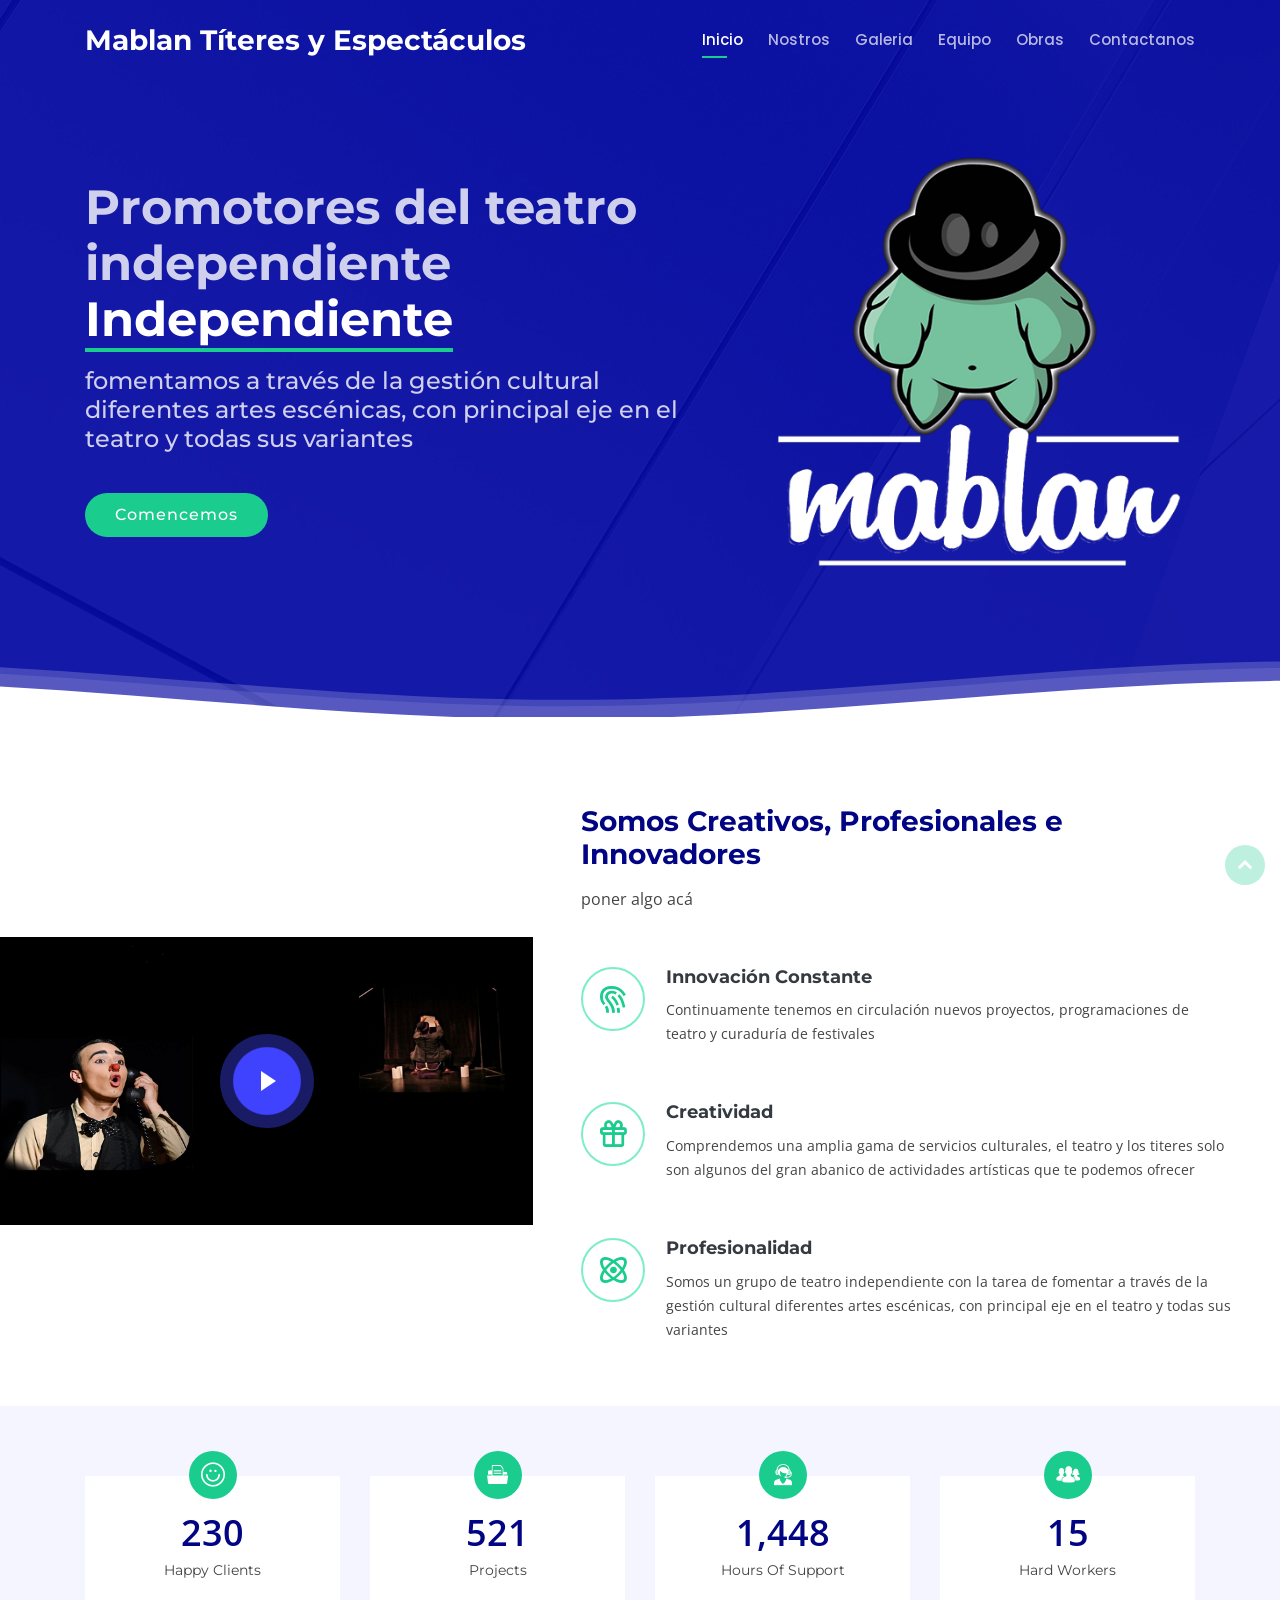
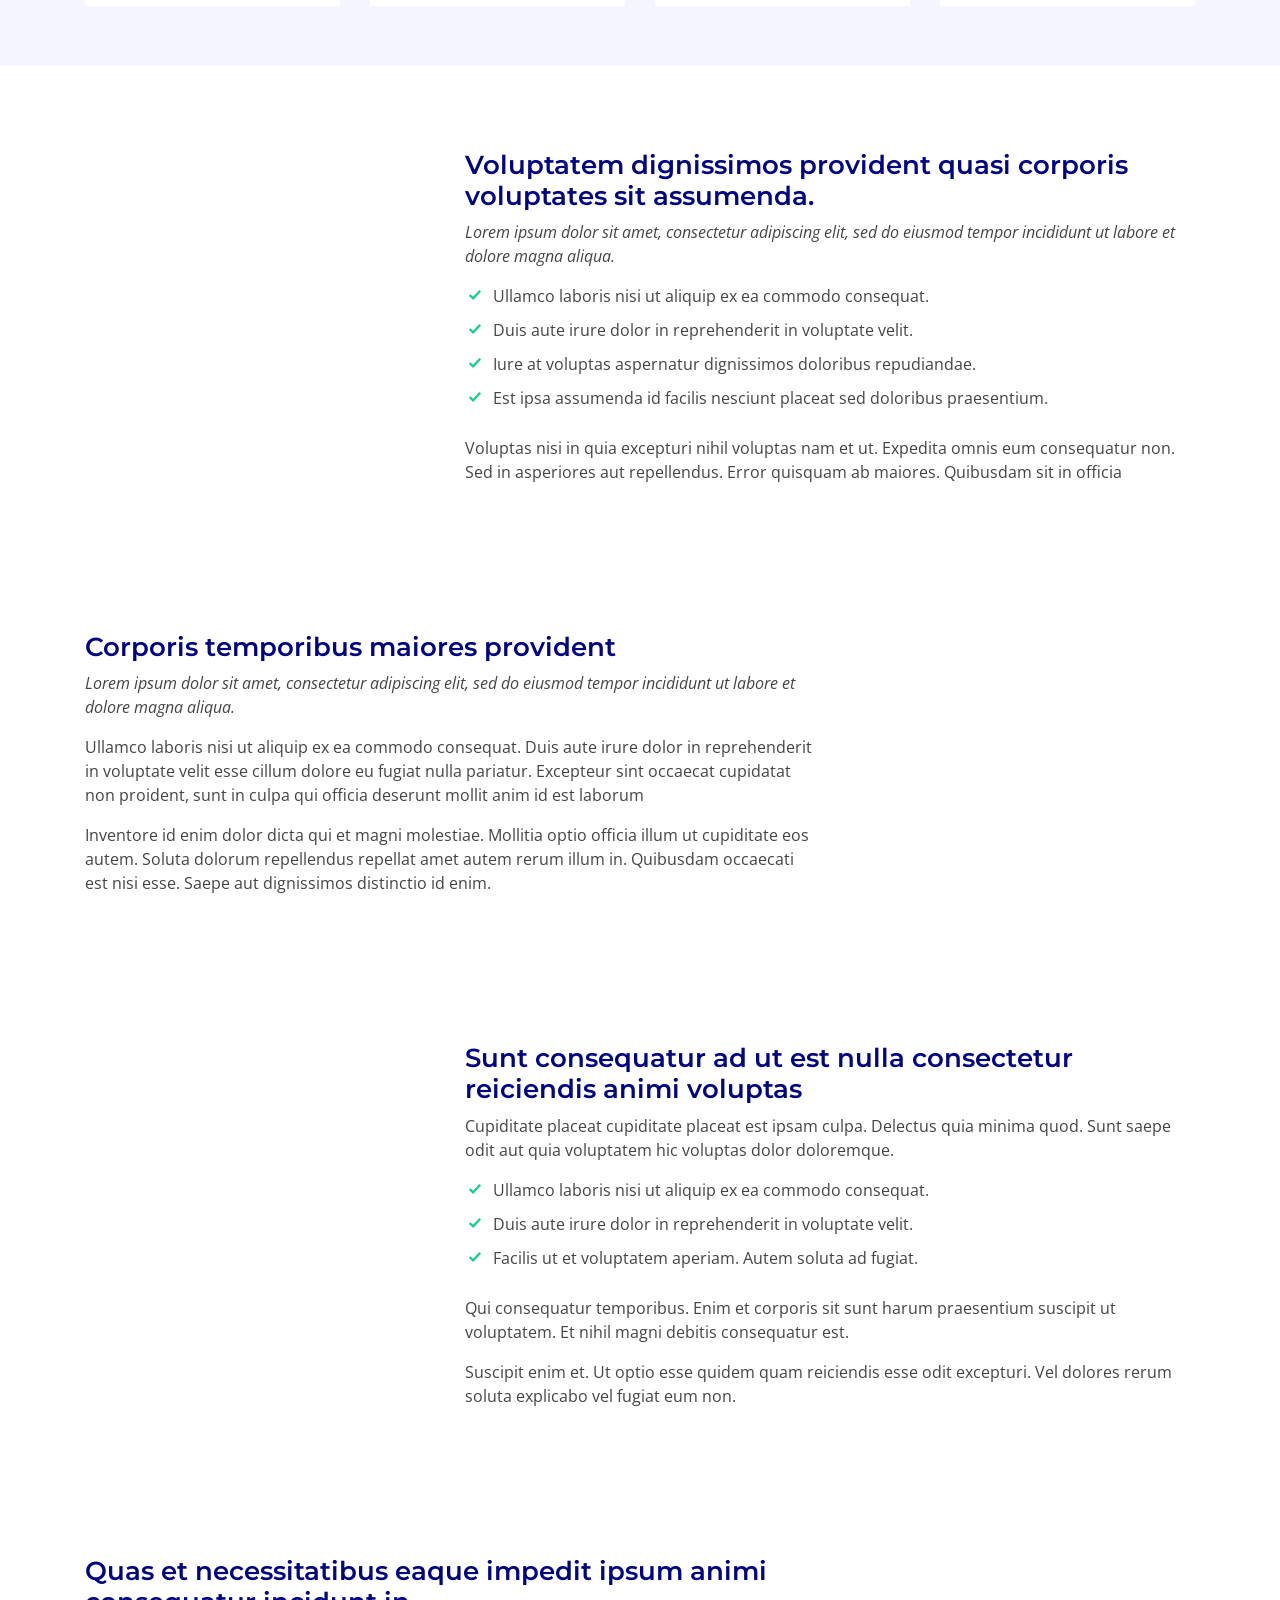
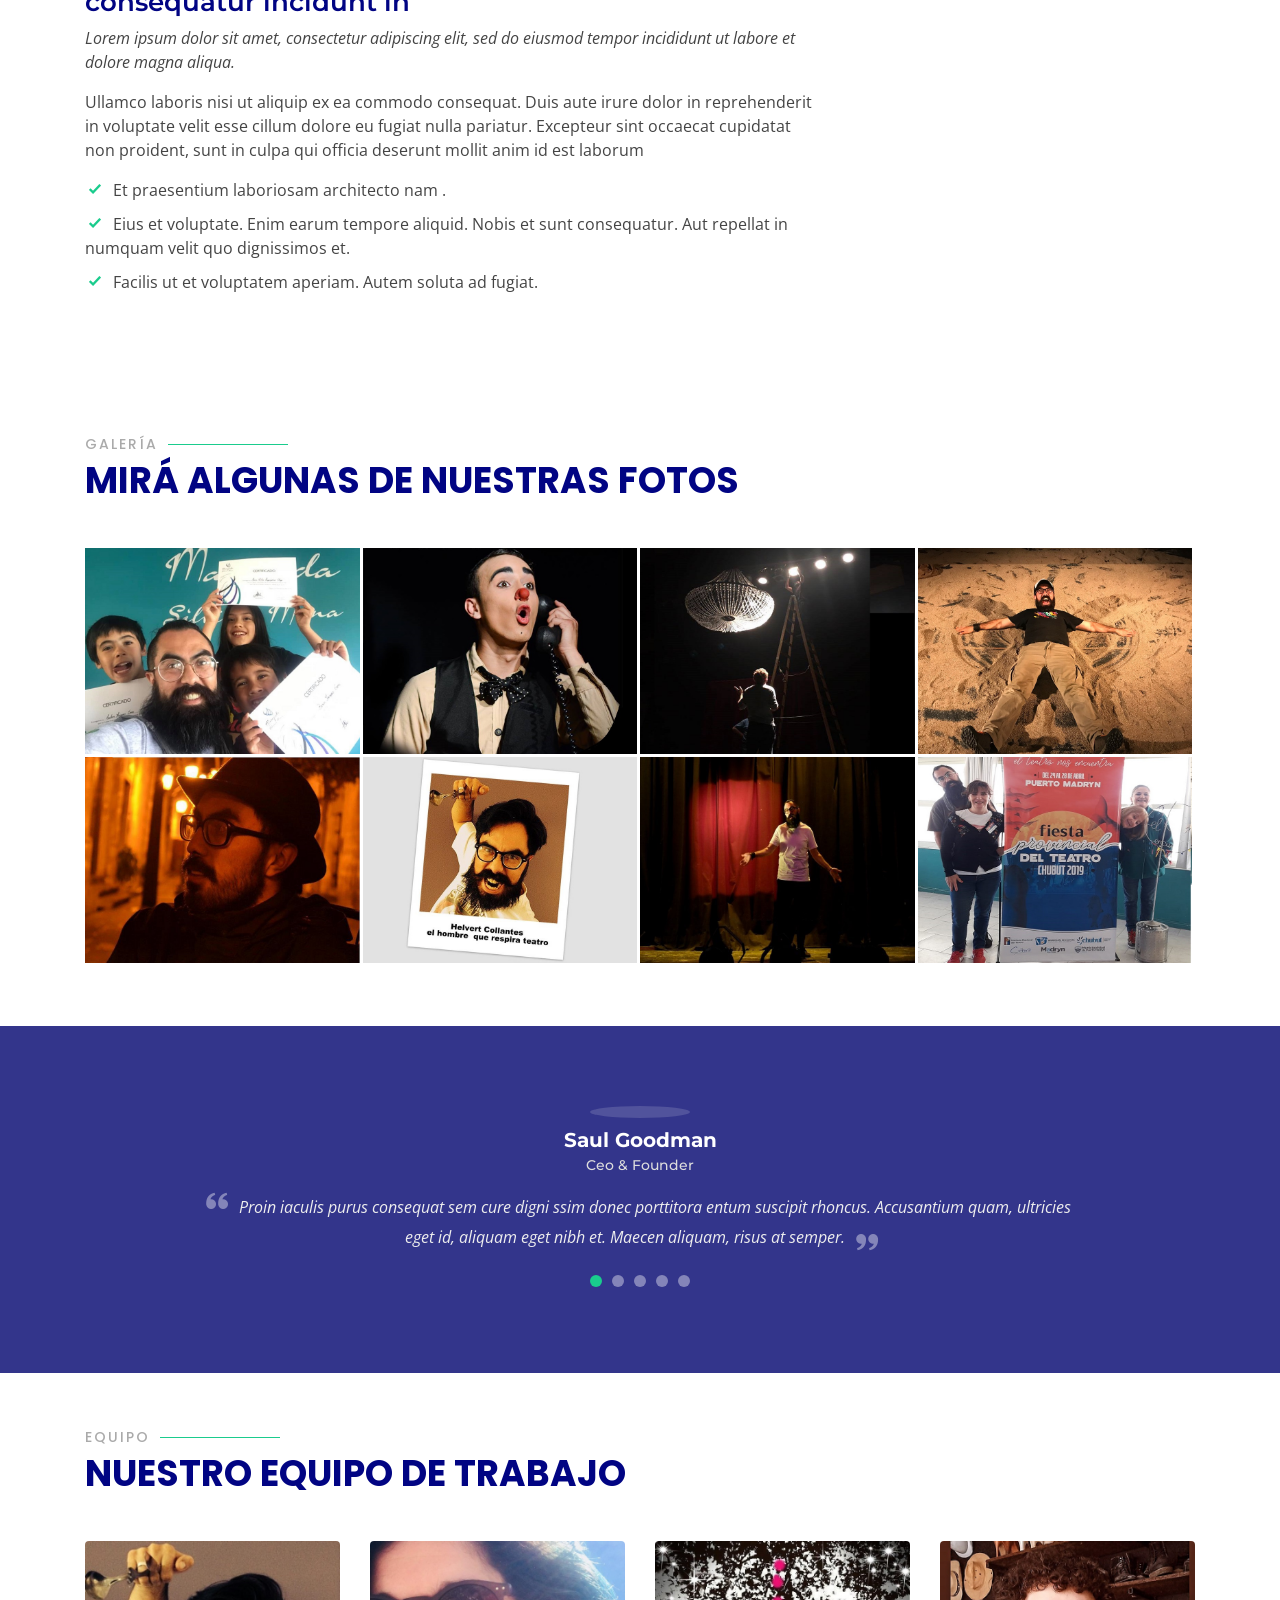
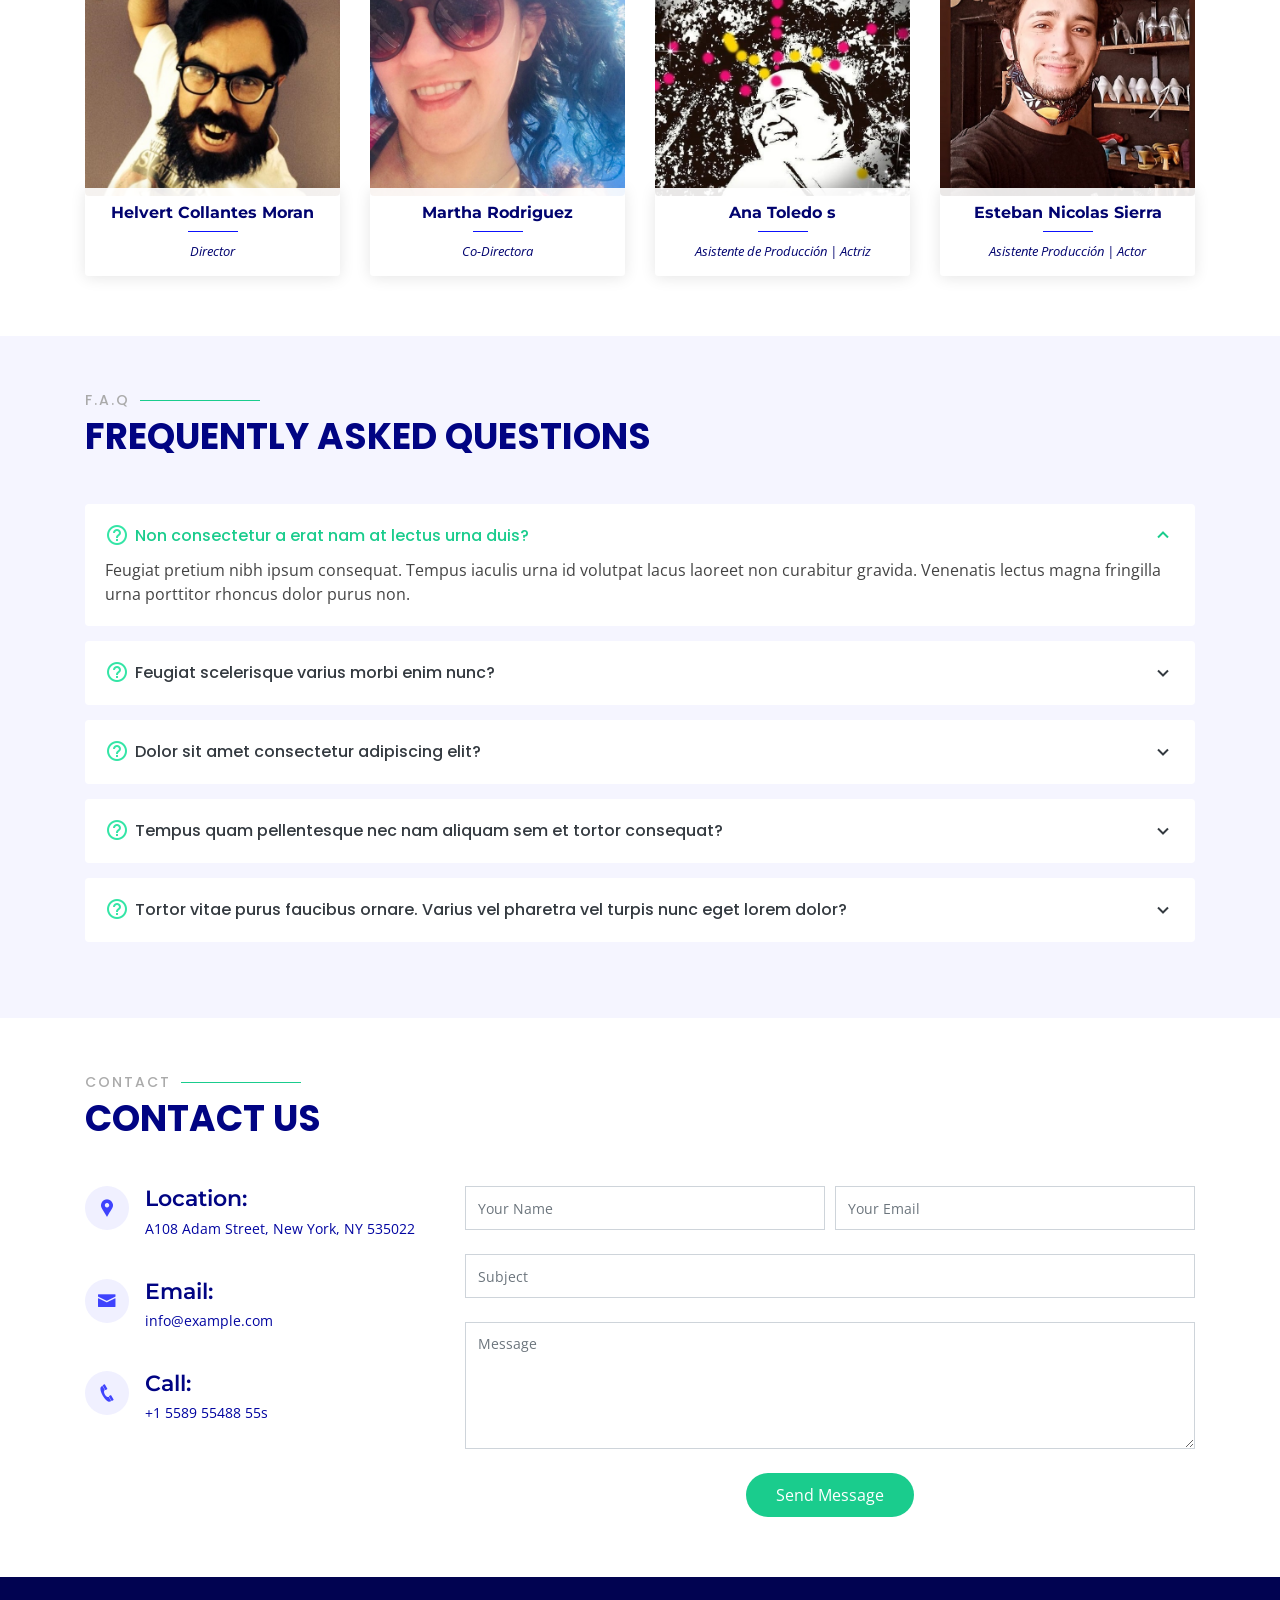
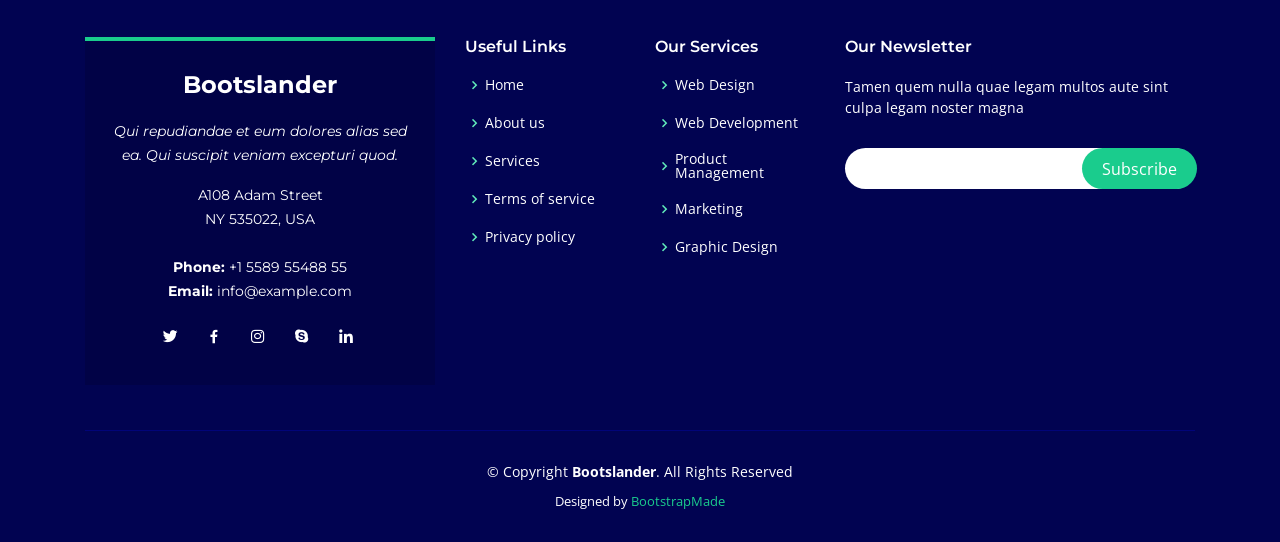
==== commit f4ac615a: "nuestro equipo" ====
--- a/index.html
+++ b/index.html
@@ -14,7 +14,9 @@
     <link href="assets/img/apple-touch-icon.png" rel="apple-touch-icon">
 
     <!-- Google Fonts -->
-    <link href="https://fonts.googleapis.com/css?family=Open+Sans:300,300i,400,400i,600,600i,700,700i|Montserrat:300,300i,400,400i,500,500i,600,600i,700,700i|Poppins:300,300i,400,400i,500,500i,600,600i,700,700i" rel="stylesheet">
+    <link
+        href="https://fonts.googleapis.com/css?family=Open+Sans:300,300i,400,400i,600,600i,700,700i|Montserrat:300,300i,400,400i,500,500i,600,600i,700,700i|Poppins:300,300i,400,400i,500,500i,600,600i,700,700i"
+        rel="stylesheet">
 
     <!-- Vendor CSS Files -->
     <link href="assets/vendor/bootstrap/css/bootstrap.min.css" rel="stylesheet">
@@ -43,7 +45,7 @@
         <div class="container d-flex align-items-center">
 
             <div class="logo mr-auto">
-                <h1 class="text-light"><a href="index.html"><span>Mablan Espectáculos</span></a></h1>
+                <h1 class="text-light"><a href="index.html"><span>Mablan Títeres y Espectáculos</span></a></h1>
                 <!-- Uncomment below if you prefer to use an image logo -->
                 <!-- <a href="index.html"><img src="assets/img/logo.png" alt="" class="img-fluid"></a>-->
             </div>
@@ -54,25 +56,10 @@
                     <li><a href="#about">Nostros</a></li>
                     <li><a href="#gallery">Galeria</a></li>
                     <li><a href="#team">Equipo</a></li>
-                    <li><a href="#pricing">Pricing</a></li>
-                    <li class="drop-down"><a href="">Drop Down</a>
-                        <ul>
-                            <li><a href="#">Drop Down 1</a></li>
-                            <li class="drop-down"><a href="#">Drop Down 2</a>
-                                <ul>
-                                    <li><a href="#">Deep Drop Down 1</a></li>
-                                    <li><a href="#">Deep Drop Down 2</a></li>
-                                    <li><a href="#">Deep Drop Down 3</a></li>
-                                    <li><a href="#">Deep Drop Down 4</a></li>
-                                    <li><a href="#">Deep Drop Down 5</a></li>
-                                </ul>
-                            </li>
-                            <li><a href="#">Drop Down 3</a></li>
-                            <li><a href="#">Drop Down 4</a></li>
-                            <li><a href="#">Drop Down 5</a></li>
-                        </ul>
-                    </li>
-                    <li><a href="#contact">Contact</a></li>
+                    <li><a href="#pricing">Obras</a></li>
+
+                    
+                    <li><a href="#contact">Contactanos</a></li>
 
                 </ul>
             </nav>
@@ -89,8 +76,9 @@
             <div class="row">
                 <div class="col-lg-7 pt-5 pt-lg-0 order-2 order-lg-1 d-flex align-items-center">
                     <div data-aos="zoom-out">
-                        <h1>Profesionales del teatro <span>Independiente</span></h1>
-                        <h2>fomentamos a través de la gestión cultural diferentes artes escénicas, con principal eje en el teatro y todas sus variantes</h2>
+                        <h1>Promotores del teatro independiente <span>Independiente</span></h1>
+                        <h2>fomentamos a través de la gestión cultural diferentes artes escénicas, con principal eje en
+                            el teatro y todas sus variantes</h2>
                         <div class="text-center text-lg-left">
                             <a href="#about" class="btn-get-started scrollto">Comencemos</a>
                         </div>
@@ -102,20 +90,21 @@
             </div>
         </div>
 
-        <svg class="hero-waves" xmlns="http://www.w3.org/2000/svg" xmlns:xlink="http://www.w3.org/1999/xlink" viewBox="0 24 150 28 " preserveAspectRatio="none">
-      <defs>
-        <path id="wave-path" d="M-160 44c30 0 58-18 88-18s 58 18 88 18 58-18 88-18 58 18 88 18 v44h-352z">
-      </defs>
-      <g class="wave1">
-        <use xlink:href="#wave-path" x="50" y="3" fill="rgba(255,255,255, .1)">
-      </g>
-      <g class="wave2">
-        <use xlink:href="#wave-path" x="50" y="0" fill="rgba(255,255,255, .2)">
-      </g>
-      <g class="wave3">
-        <use xlink:href="#wave-path" x="50" y="9" fill="#fff">
-      </g>
-    </svg>
+        <svg class="hero-waves" xmlns="http://www.w3.org/2000/svg" xmlns:xlink="http://www.w3.org/1999/xlink"
+            viewBox="0 24 150 28 " preserveAspectRatio="none">
+            <defs>
+                <path id="wave-path" d="M-160 44c30 0 58-18 88-18s 58 18 88 18 58-18 88-18 58 18 88 18 v44h-352z">
+            </defs>
+            <g class="wave1">
+                <use xlink:href="#wave-path" x="50" y="3" fill="rgba(255,255,255, .1)">
+            </g>
+            <g class="wave2">
+                <use xlink:href="#wave-path" x="50" y="0" fill="rgba(255,255,255, .2)">
+            </g>
+            <g class="wave3">
+                <use xlink:href="#wave-path" x="50" y="9" fill="#fff">
+            </g>
+        </svg>
 
     </section>
     <!-- End Hero -->
@@ -127,30 +116,38 @@
             <div class="container-fluid">
 
                 <div class="row">
-                    <div class="col-xl-5 col-lg-6 video-box d-flex justify-content-center align-items-stretch" data-aos="fade-right">
-                        <a href="https://youtube.com/watch?v=ZTIrr2KSE0U&feature=share" class="venobox play-btn mb-4" data-vbtype="video" data-autoplay="true"></a>
-                    </div>
-
-                    <div class="col-xl-7 col-lg-6 icon-boxes d-flex flex-column align-items-stretch justify-content-center py-5 px-lg-5" data-aos="fade-left">
+                    <div class="col-xl-5 col-lg-6 video-box d-flex justify-content-center align-items-stretch"
+                        data-aos="fade-right">
+                        <a href="https://youtube.com/watch?v=ZTIrr2KSE0U&feature=share" class="venobox play-btn mb-4"
+                            data-vbtype="video" data-autoplay="true"></a>
+                    </div>
+
+                    <div class="col-xl-7 col-lg-6 icon-boxes d-flex flex-column align-items-stretch justify-content-center py-5 px-lg-5"
+                        data-aos="fade-left">
                         <h3>Somos Creativos, Profesionales e Innovadores</h3>
                         <p> poner algo acá</p>
 
                         <div class="icon-box" data-aos="zoom-in" data-aos-delay="70">
                             <div class="icon"><i class="bx bx-fingerprint"></i></div>
                             <h4 class="title"><a href="">Innovación Constante</a></h4>
-                            <p class="description">Continuamente tenemos en circulación nuevos proyectos, programaciones de teatro y curaduría de festivales</p>
+                            <p class="description">Continuamente tenemos en circulación nuevos proyectos, programaciones
+                                de teatro y curaduría de festivales</p>
                         </div>
 
                         <div class="icon-box" data-aos="zoom-in" data-aos-delay="140">
                             <div class="icon"><i class="bx bx-gift"></i></div>
                             <h4 class="title"><a href="">Creatividad</a></h4>
-                            <p class="description">Comprendemos una amplia gama de servicios culturales, el teatro y los titeres solo son algunos del gran abanico de actividades artísticas que te podemos ofrecer</p>
+                            <p class="description">Comprendemos una amplia gama de servicios culturales, el teatro y los
+                                titeres solo son algunos del gran abanico de actividades artísticas que te podemos
+                                ofrecer</p>
                         </div>
 
                         <div class="icon-box" data-aos="zoom-in" data-aos-delay="210">
                             <div class="icon"><i class="bx bx-atom"></i></div>
                             <h4 class="title"><a href="">Profesionalidad</a></h4>
-                            <p class="description">Somos un grupo de teatro independiente con la tarea de fomentar a través de la gestión cultural diferentes artes escénicas, con principal eje en el teatro y todas sus variantes</p>
+                            <p class="description">Somos un grupo de teatro independiente con la tarea de fomentar a
+                                través de la gestión cultural diferentes artes escénicas, con principal eje en el teatro
+                                y todas sus variantes</p>
                         </div>
 
                     </div>
@@ -160,7 +157,7 @@
         </section>
         <!-- End About Section -->
 
-   
+
 
         <!-- ======= Counts Section ======= -->
         <section id="counts" class="counts">
@@ -217,16 +214,22 @@
                     <div class="col-md-8 pt-4" data-aos="fade-up">
                         <h3>Voluptatem dignissimos provident quasi corporis voluptates sit assumenda.</h3>
                         <p class="font-italic">
-                            Lorem ipsum dolor sit amet, consectetur adipiscing elit, sed do eiusmod tempor incididunt ut labore et dolore magna aliqua.
+                            Lorem ipsum dolor sit amet, consectetur adipiscing elit, sed do eiusmod tempor incididunt ut
+                            labore et dolore magna aliqua.
                         </p>
                         <ul>
-                            <li><i class="icofont-check"></i> Ullamco laboris nisi ut aliquip ex ea commodo consequat.</li>
-                            <li><i class="icofont-check"></i> Duis aute irure dolor in reprehenderit in voluptate velit.</li>
-                            <li><i class="icofont-check"></i> Iure at voluptas aspernatur dignissimos doloribus repudiandae.</li>
-                            <li><i class="icofont-check"></i> Est ipsa assumenda id facilis nesciunt placeat sed doloribus praesentium.</li>
+                            <li><i class="icofont-check"></i> Ullamco laboris nisi ut aliquip ex ea commodo consequat.
+                            </li>
+                            <li><i class="icofont-check"></i> Duis aute irure dolor in reprehenderit in voluptate velit.
+                            </li>
+                            <li><i class="icofont-check"></i> Iure at voluptas aspernatur dignissimos doloribus
+                                repudiandae.</li>
+                            <li><i class="icofont-check"></i> Est ipsa assumenda id facilis nesciunt placeat sed
+                                doloribus praesentium.</li>
                         </ul>
                         <p>
-                            Voluptas nisi in quia excepturi nihil voluptas nam et ut. Expedita omnis eum consequatur non. Sed in asperiores aut repellendus. Error quisquam ab maiores. Quibusdam sit in officia
+                            Voluptas nisi in quia excepturi nihil voluptas nam et ut. Expedita omnis eum consequatur
+                            non. Sed in asperiores aut repellendus. Error quisquam ab maiores. Quibusdam sit in officia
                         </p>
                     </div>
                 </div>
@@ -238,14 +241,19 @@
                     <div class="col-md-8 pt-5 order-2 order-md-1" data-aos="fade-up">
                         <h3>Corporis temporibus maiores provident</h3>
                         <p class="font-italic">
-                            Lorem ipsum dolor sit amet, consectetur adipiscing elit, sed do eiusmod tempor incididunt ut labore et dolore magna aliqua.
-                        </p>
-                        <p>
-                            Ullamco laboris nisi ut aliquip ex ea commodo consequat. Duis aute irure dolor in reprehenderit in voluptate velit esse cillum dolore eu fugiat nulla pariatur. Excepteur sint occaecat cupidatat non proident, sunt in culpa qui officia deserunt mollit anim
+                            Lorem ipsum dolor sit amet, consectetur adipiscing elit, sed do eiusmod tempor incididunt ut
+                            labore et dolore magna aliqua.
+                        </p>
+                        <p>
+                            Ullamco laboris nisi ut aliquip ex ea commodo consequat. Duis aute irure dolor in
+                            reprehenderit in voluptate velit esse cillum dolore eu fugiat nulla pariatur. Excepteur sint
+                            occaecat cupidatat non proident, sunt in culpa qui officia deserunt mollit anim
                             id est laborum
                         </p>
                         <p>
-                            Inventore id enim dolor dicta qui et magni molestiae. Mollitia optio officia illum ut cupiditate eos autem. Soluta dolorum repellendus repellat amet autem rerum illum in. Quibusdam occaecati est nisi esse. Saepe aut dignissimos distinctio id enim.
+                            Inventore id enim dolor dicta qui et magni molestiae. Mollitia optio officia illum ut
+                            cupiditate eos autem. Soluta dolorum repellendus repellat amet autem rerum illum in.
+                            Quibusdam occaecati est nisi esse. Saepe aut dignissimos distinctio id enim.
                         </p>
                     </div>
                 </div>
@@ -256,17 +264,23 @@
                     </div>
                     <div class="col-md-8 pt-5" data-aos="fade-up">
                         <h3>Sunt consequatur ad ut est nulla consectetur reiciendis animi voluptas</h3>
-                        <p>Cupiditate placeat cupiditate placeat est ipsam culpa. Delectus quia minima quod. Sunt saepe odit aut quia voluptatem hic voluptas dolor doloremque.</p>
+                        <p>Cupiditate placeat cupiditate placeat est ipsam culpa. Delectus quia minima quod. Sunt saepe
+                            odit aut quia voluptatem hic voluptas dolor doloremque.</p>
                         <ul>
-                            <li><i class="icofont-check"></i> Ullamco laboris nisi ut aliquip ex ea commodo consequat.</li>
-                            <li><i class="icofont-check"></i> Duis aute irure dolor in reprehenderit in voluptate velit.</li>
-                            <li><i class="icofont-check"></i> Facilis ut et voluptatem aperiam. Autem soluta ad fugiat.</li>
+                            <li><i class="icofont-check"></i> Ullamco laboris nisi ut aliquip ex ea commodo consequat.
+                            </li>
+                            <li><i class="icofont-check"></i> Duis aute irure dolor in reprehenderit in voluptate velit.
+                            </li>
+                            <li><i class="icofont-check"></i> Facilis ut et voluptatem aperiam. Autem soluta ad fugiat.
+                            </li>
                         </ul>
                         <p>
-                            Qui consequatur temporibus. Enim et corporis sit sunt harum praesentium suscipit ut voluptatem. Et nihil magni debitis consequatur est.
-                        </p>
-                        <p>
-                            Suscipit enim et. Ut optio esse quidem quam reiciendis esse odit excepturi. Vel dolores rerum soluta explicabo vel fugiat eum non.
+                            Qui consequatur temporibus. Enim et corporis sit sunt harum praesentium suscipit ut
+                            voluptatem. Et nihil magni debitis consequatur est.
+                        </p>
+                        <p>
+                            Suscipit enim et. Ut optio esse quidem quam reiciendis esse odit excepturi. Vel dolores
+                            rerum soluta explicabo vel fugiat eum non.
                         </p>
                     </div>
                 </div>
@@ -278,16 +292,21 @@
                     <div class="col-md-8 pt-5 order-2 order-md-1" data-aos="fade-up">
                         <h3>Quas et necessitatibus eaque impedit ipsum animi consequatur incidunt in</h3>
                         <p class="font-italic">
-                            Lorem ipsum dolor sit amet, consectetur adipiscing elit, sed do eiusmod tempor incididunt ut labore et dolore magna aliqua.
-                        </p>
-                        <p>
-                            Ullamco laboris nisi ut aliquip ex ea commodo consequat. Duis aute irure dolor in reprehenderit in voluptate velit esse cillum dolore eu fugiat nulla pariatur. Excepteur sint occaecat cupidatat non proident, sunt in culpa qui officia deserunt mollit anim
+                            Lorem ipsum dolor sit amet, consectetur adipiscing elit, sed do eiusmod tempor incididunt ut
+                            labore et dolore magna aliqua.
+                        </p>
+                        <p>
+                            Ullamco laboris nisi ut aliquip ex ea commodo consequat. Duis aute irure dolor in
+                            reprehenderit in voluptate velit esse cillum dolore eu fugiat nulla pariatur. Excepteur sint
+                            occaecat cupidatat non proident, sunt in culpa qui officia deserunt mollit anim
                             id est laborum
                         </p>
                         <ul>
                             <li><i class="icofont-check"></i> Et praesentium laboriosam architecto nam .</li>
-                            <li><i class="icofont-check"></i> Eius et voluptate. Enim earum tempore aliquid. Nobis et sunt consequatur. Aut repellat in numquam velit quo dignissimos et.</li>
-                            <li><i class="icofont-check"></i> Facilis ut et voluptatem aperiam. Autem soluta ad fugiat.</li>
+                            <li><i class="icofont-check"></i> Eius et voluptate. Enim earum tempore aliquid. Nobis et
+                                sunt consequatur. Aut repellat in numquam velit quo dignissimos et.</li>
+                            <li><i class="icofont-check"></i> Facilis ut et voluptatem aperiam. Autem soluta ad fugiat.
+                            </li>
                         </ul>
                     </div>
                 </div>
@@ -388,7 +407,9 @@
                         <h3>Saul Goodman</h3>
                         <h4>Ceo &amp; Founder</h4>
                         <p>
-                            <i class="bx bxs-quote-alt-left quote-icon-left"></i> Proin iaculis purus consequat sem cure digni ssim donec porttitora entum suscipit rhoncus. Accusantium quam, ultricies eget id, aliquam eget nibh et. Maecen aliquam, risus
+                            <i class="bx bxs-quote-alt-left quote-icon-left"></i> Proin iaculis purus consequat sem cure
+                            digni ssim donec porttitora entum suscipit rhoncus. Accusantium quam, ultricies eget id,
+                            aliquam eget nibh et. Maecen aliquam, risus
                             at semper.
                             <i class="bx bxs-quote-alt-right quote-icon-right"></i>
                         </p>
@@ -399,7 +420,9 @@
                         <h3>Sara Wilsson</h3>
                         <h4>Designer</h4>
                         <p>
-                            <i class="bx bxs-quote-alt-left quote-icon-left"></i> Export tempor illum tamen malis malis eram quae irure esse labore quem cillum quid cillum eram malis quorum velit fore eram velit sunt aliqua noster fugiat irure amet legam
+                            <i class="bx bxs-quote-alt-left quote-icon-left"></i> Export tempor illum tamen malis malis
+                            eram quae irure esse labore quem cillum quid cillum eram malis quorum velit fore eram velit
+                            sunt aliqua noster fugiat irure amet legam
                             anim culpa.
                             <i class="bx bxs-quote-alt-right quote-icon-right"></i>
                         </p>
@@ -410,7 +433,9 @@
                         <h3>Jena Karlis</h3>
                         <h4>Store Owner</h4>
                         <p>
-                            <i class="bx bxs-quote-alt-left quote-icon-left"></i> Enim nisi quem export duis labore cillum quae magna enim sint quorum nulla quem veniam duis minim tempor labore quem eram duis noster aute amet eram fore quis sint minim.
+                            <i class="bx bxs-quote-alt-left quote-icon-left"></i> Enim nisi quem export duis labore
+                            cillum quae magna enim sint quorum nulla quem veniam duis minim tempor labore quem eram duis
+                            noster aute amet eram fore quis sint minim.
                             <i class="bx bxs-quote-alt-right quote-icon-right"></i>
                         </p>
                     </div>
@@ -420,7 +445,9 @@
                         <h3>Matt Brandon</h3>
                         <h4>Freelancer</h4>
                         <p>
-                            <i class="bx bxs-quote-alt-left quote-icon-left"></i> Fugiat enim eram quae cillum dolore dolor amet nulla culpa multos export minim fugiat minim velit minim dolor enim duis veniam ipsum anim magna sunt elit fore quem dolore
+                            <i class="bx bxs-quote-alt-left quote-icon-left"></i> Fugiat enim eram quae cillum dolore
+                            dolor amet nulla culpa multos export minim fugiat minim velit minim dolor enim duis veniam
+                            ipsum anim magna sunt elit fore quem dolore
                             labore illum veniam.
                             <i class="bx bxs-quote-alt-right quote-icon-right"></i>
                         </p>
@@ -431,7 +458,9 @@
                         <h3>John Larson</h3>
                         <h4>Entrepreneur</h4>
                         <p>
-                            <i class="bx bxs-quote-alt-left quote-icon-left"></i> Quis quorum aliqua sint quem legam fore sunt eram irure aliqua veniam tempor noster veniam enim culpa labore duis sunt culpa nulla illum cillum fugiat legam esse veniam
+                            <i class="bx bxs-quote-alt-left quote-icon-left"></i> Quis quorum aliqua sint quem legam
+                            fore sunt eram irure aliqua veniam tempor noster veniam enim culpa labore duis sunt culpa
+                            nulla illum cillum fugiat legam esse veniam
                             culpa fore nisi cillum quid.
                             <i class="bx bxs-quote-alt-right quote-icon-right"></i>
                         </p>
@@ -448,8 +477,8 @@
             <div class="container">
 
                 <div class="section-title" data-aos="fade-up">
-                    <h2>Team</h2>
-                    <p>Our Great Team</p>
+                    <h2>Equipo</h2>
+                    <p>Nuestro Equipo de Trabajo</p>
                 </div>
 
                 <div class="row" data-aos="fade-left">
@@ -458,62 +487,49 @@
                         <div class="member" data-aos="zoom-in" data-aos-delay="100">
                             <div class="pic"><img src="assets/img/team/team-1.jpg" class="img-fluid" alt=""></div>
                             <div class="member-info">
-                                <h4>Walter White</h4>
-                                <span>Chief Executive Officer</span>
-                                <div class="social">
+                                <h4>Helvert Collantes Moran </h4>
+                                <span>Director</span>
+
+                            </div>
+                        </div>
+                    </div>
+
+                    <div class="col-lg-3 col-md-6 mt-5 mt-md-0">
+                        <div class="member" data-aos="zoom-in" data-aos-delay="200">
+                            <div class="pic"><img src="assets/img/team/team-2.jpg" class="img-fluid" alt=""></div>
+                            <div class="member-info">
+                                <h4>Martha Rodriguez</h4>
+                                <span>Co-Directora</span>
+                            </div>
+                        </div>
+                    </div>
+
+                    <div class="col-lg-3 col-md-6 mt-5 mt-lg-0">
+                        <div class="member" data-aos="zoom-in" data-aos-delay="300">
+                            <div class="pic"><img src="assets/img/team/team-3.jpg" class="img-fluid" alt=""></div>
+                            <div class="member-info">
+                                <h4>Ana Toledo s</h4>
+                                <span>Asistente de Producción | Actriz</span>
+
+                                
+                            </div>
+                        </div>
+                    </div>
+
+                    <div class="col-lg-3 col-md-6 mt-5 mt-lg-0">
+                        <div class="member" data-aos="zoom-in" data-aos-delay="400">
+                            <div class="pic"><img src="assets/img/team/team-4.jpg" class="img-fluid" alt=""></div>
+                            <div class="member-info">
+                                <h4>Esteban Nicolas Sierra
+                                   
+                                    </h4>
+                                <span> Asistente Producción  | Actor</span>
+                                <!-- <div class="social">
                                     <a href=""><i class="icofont-twitter"></i></a>
                                     <a href=""><i class="icofont-facebook"></i></a>
                                     <a href=""><i class="icofont-instagram"></i></a>
                                     <a href=""><i class="icofont-linkedin"></i></a>
-                                </div>
-                            </div>
-                        </div>
-                    </div>
-
-                    <div class="col-lg-3 col-md-6 mt-5 mt-md-0">
-                        <div class="member" data-aos="zoom-in" data-aos-delay="200">
-                            <div class="pic"><img src="assets/img/team/team-2.jpg" class="img-fluid" alt=""></div>
-                            <div class="member-info">
-                                <h4>Sarah Jhonson</h4>
-                                <span>Product Manager</span>
-                                <div class="social">
-                                    <a href=""><i class="icofont-twitter"></i></a>
-                                    <a href=""><i class="icofont-facebook"></i></a>
-                                    <a href=""><i class="icofont-instagram"></i></a>
-                                    <a href=""><i class="icofont-linkedin"></i></a>
-                                </div>
-                            </div>
-                        </div>
-                    </div>
-
-                    <div class="col-lg-3 col-md-6 mt-5 mt-lg-0">
-                        <div class="member" data-aos="zoom-in" data-aos-delay="300">
-                            <div class="pic"><img src="assets/img/team/team-3.jpg" class="img-fluid" alt=""></div>
-                            <div class="member-info">
-                                <h4>William Anderson</h4>
-                                <span>CTO</span>
-                                <div class="social">
-                                    <a href=""><i class="icofont-twitter"></i></a>
-                                    <a href=""><i class="icofont-facebook"></i></a>
-                                    <a href=""><i class="icofont-instagram"></i></a>
-                                    <a href=""><i class="icofont-linkedin"></i></a>
-                                </div>
-                            </div>
-                        </div>
-                    </div>
-
-                    <div class="col-lg-3 col-md-6 mt-5 mt-lg-0">
-                        <div class="member" data-aos="zoom-in" data-aos-delay="400">
-                            <div class="pic"><img src="assets/img/team/team-4.jpg" class="img-fluid" alt=""></div>
-                            <div class="member-info">
-                                <h4>Amanda Jepson</h4>
-                                <span>Accountant</span>
-                                <div class="social">
-                                    <a href=""><i class="icofont-twitter"></i></a>
-                                    <a href=""><i class="icofont-facebook"></i></a>
-                                    <a href=""><i class="icofont-instagram"></i></a>
-                                    <a href=""><i class="icofont-linkedin"></i></a>
-                                </div>
+                                </div> -->
                             </div>
                         </div>
                     </div>
@@ -524,7 +540,7 @@
         </section>
         <!-- End Team Section -->
 
-        <!-- ======= Pricing Section ======= -->
+        <!-- ======= Pricing Section 
         <section id="pricing" class="pricing">
             <div class="container">
 
@@ -608,7 +624,7 @@
 
             </div>
         </section>
-        <!-- End Pricing Section -->
+       End Pricing Section -->
 
         <!-- ======= F.A.Q Section ======= -->
         <section id="faq" class="faq section-bg">
@@ -622,48 +638,74 @@
                 <div class="faq-list">
                     <ul>
                         <li data-aos="fade-up">
-                            <i class="bx bx-help-circle icon-help"></i> <a data-toggle="collapse" class="collapse" href="#faq-list-1">Non consectetur a erat nam at lectus urna duis? <i class="bx bx-chevron-down icon-show"></i><i class="bx bx-chevron-up icon-close"></i></a>
+                            <i class="bx bx-help-circle icon-help"></i> <a data-toggle="collapse" class="collapse"
+                                href="#faq-list-1">Non consectetur a erat nam at lectus urna duis? <i
+                                    class="bx bx-chevron-down icon-show"></i><i
+                                    class="bx bx-chevron-up icon-close"></i></a>
                             <div id="faq-list-1" class="collapse show" data-parent=".faq-list">
                                 <p>
-                                    Feugiat pretium nibh ipsum consequat. Tempus iaculis urna id volutpat lacus laoreet non curabitur gravida. Venenatis lectus magna fringilla urna porttitor rhoncus dolor purus non.
+                                    Feugiat pretium nibh ipsum consequat. Tempus iaculis urna id volutpat lacus laoreet
+                                    non curabitur gravida. Venenatis lectus magna fringilla urna porttitor rhoncus dolor
+                                    purus non.
                                 </p>
                             </div>
                         </li>
 
                         <li data-aos="fade-up" data-aos-delay="100">
-                            <i class="bx bx-help-circle icon-help"></i> <a data-toggle="collapse" href="#faq-list-2" class="collapsed">Feugiat scelerisque varius morbi enim nunc? <i class="bx bx-chevron-down icon-show"></i><i class="bx bx-chevron-up icon-close"></i></a>
+                            <i class="bx bx-help-circle icon-help"></i> <a data-toggle="collapse" href="#faq-list-2"
+                                class="collapsed">Feugiat scelerisque varius morbi enim nunc? <i
+                                    class="bx bx-chevron-down icon-show"></i><i
+                                    class="bx bx-chevron-up icon-close"></i></a>
                             <div id="faq-list-2" class="collapse" data-parent=".faq-list">
                                 <p>
-                                    Dolor sit amet consectetur adipiscing elit pellentesque habitant morbi. Id interdum velit laoreet id donec ultrices. Fringilla phasellus faucibus scelerisque eleifend donec pretium. Est pellentesque elit ullamcorper dignissim. Mauris ultrices eros in
+                                    Dolor sit amet consectetur adipiscing elit pellentesque habitant morbi. Id interdum
+                                    velit laoreet id donec ultrices. Fringilla phasellus faucibus scelerisque eleifend
+                                    donec pretium. Est pellentesque elit ullamcorper dignissim. Mauris ultrices eros in
                                     cursus turpis massa tincidunt dui.
                                 </p>
                             </div>
                         </li>
 
                         <li data-aos="fade-up" data-aos-delay="200">
-                            <i class="bx bx-help-circle icon-help"></i> <a data-toggle="collapse" href="#faq-list-3" class="collapsed">Dolor sit amet consectetur adipiscing elit? <i class="bx bx-chevron-down icon-show"></i><i class="bx bx-chevron-up icon-close"></i></a>
+                            <i class="bx bx-help-circle icon-help"></i> <a data-toggle="collapse" href="#faq-list-3"
+                                class="collapsed">Dolor sit amet consectetur adipiscing elit? <i
+                                    class="bx bx-chevron-down icon-show"></i><i
+                                    class="bx bx-chevron-up icon-close"></i></a>
                             <div id="faq-list-3" class="collapse" data-parent=".faq-list">
                                 <p>
-                                    Eleifend mi in nulla posuere sollicitudin aliquam ultrices sagittis orci. Faucibus pulvinar elementum integer enim. Sem nulla pharetra diam sit amet nisl suscipit. Rutrum tellus pellentesque eu tincidunt. Lectus urna duis convallis convallis tellus. Urna
+                                    Eleifend mi in nulla posuere sollicitudin aliquam ultrices sagittis orci. Faucibus
+                                    pulvinar elementum integer enim. Sem nulla pharetra diam sit amet nisl suscipit.
+                                    Rutrum tellus pellentesque eu tincidunt. Lectus urna duis convallis convallis
+                                    tellus. Urna
                                     molestie at elementum eu facilisis sed odio morbi quis
                                 </p>
                             </div>
                         </li>
 
                         <li data-aos="fade-up" data-aos-delay="300">
-                            <i class="bx bx-help-circle icon-help"></i> <a data-toggle="collapse" href="#faq-list-4" class="collapsed">Tempus quam pellentesque nec nam aliquam sem et tortor consequat? <i class="bx bx-chevron-down icon-show"></i><i class="bx bx-chevron-up icon-close"></i></a>
+                            <i class="bx bx-help-circle icon-help"></i> <a data-toggle="collapse" href="#faq-list-4"
+                                class="collapsed">Tempus quam pellentesque nec nam aliquam sem et tortor consequat? <i
+                                    class="bx bx-chevron-down icon-show"></i><i
+                                    class="bx bx-chevron-up icon-close"></i></a>
                             <div id="faq-list-4" class="collapse" data-parent=".faq-list">
                                 <p>
-                                    Molestie a iaculis at erat pellentesque adipiscing commodo. Dignissim suspendisse in est ante in. Nunc vel risus commodo viverra maecenas accumsan. Sit amet nisl suscipit adipiscing bibendum est. Purus gravida quis blandit turpis cursus in.
+                                    Molestie a iaculis at erat pellentesque adipiscing commodo. Dignissim suspendisse in
+                                    est ante in. Nunc vel risus commodo viverra maecenas accumsan. Sit amet nisl
+                                    suscipit adipiscing bibendum est. Purus gravida quis blandit turpis cursus in.
                                 </p>
                             </div>
                         </li>
 
                         <li data-aos="fade-up" data-aos-delay="400">
-                            <i class="bx bx-help-circle icon-help"></i> <a data-toggle="collapse" href="#faq-list-5" class="collapsed">Tortor vitae purus faucibus ornare. Varius vel pharetra vel turpis nunc eget lorem dolor? <i class="bx bx-chevron-down icon-show"></i><i class="bx bx-chevron-up icon-close"></i></a>
+                            <i class="bx bx-help-circle icon-help"></i> <a data-toggle="collapse" href="#faq-list-5"
+                                class="collapsed">Tortor vitae purus faucibus ornare. Varius vel pharetra vel turpis
+                                nunc eget lorem dolor? <i class="bx bx-chevron-down icon-show"></i><i
+                                    class="bx bx-chevron-up icon-close"></i></a>
                             <div id="faq-list-5" class="collapse" data-parent=".faq-list">
                                 <p>
-                                    Laoreet sit amet cursus sit amet dictum sit amet justo. Mauris vitae ultricies leo integer malesuada nunc vel. Tincidunt eget nullam non nisi est sit amet. Turpis nunc eget lorem dolor sed. Ut venenatis tellus in metus vulputate eu scelerisque.
+                                    Laoreet sit amet cursus sit amet dictum sit amet justo. Mauris vitae ultricies leo
+                                    integer malesuada nunc vel. Tincidunt eget nullam non nisi est sit amet. Turpis nunc
+                                    eget lorem dolor sed. Ut venenatis tellus in metus vulputate eu scelerisque.
                                 </p>
                             </div>
                         </li>
@@ -715,20 +757,27 @@
                         <form action="forms/contact.php" method="post" role="form" class="php-email-form">
                             <div class="form-row">
                                 <div class="col-md-6 form-group">
-                                    <input type="text" name="name" class="form-control" id="name" placeholder="Your Name" data-rule="minlen:4" data-msg="Please enter at least 4 chars" />
+                                    <input type="text" name="name" class="form-control" id="name"
+                                        placeholder="Your Name" data-rule="minlen:4"
+                                        data-msg="Please enter at least 4 chars" />
                                     <div class="validate"></div>
                                 </div>
                                 <div class="col-md-6 form-group">
-                                    <input type="email" class="form-control" name="email" id="email" placeholder="Your Email" data-rule="email" data-msg="Please enter a valid email" />
+                                    <input type="email" class="form-control" name="email" id="email"
+                                        placeholder="Your Email" data-rule="email"
+                                        data-msg="Please enter a valid email" />
                                     <div class="validate"></div>
                                 </div>
                             </div>
                             <div class="form-group">
-                                <input type="text" class="form-control" name="subject" id="subject" placeholder="Subject" data-rule="minlen:4" data-msg="Please enter at least 8 chars of subject" />
+                                <input type="text" class="form-control" name="subject" id="subject"
+                                    placeholder="Subject" data-rule="minlen:4"
+                                    data-msg="Please enter at least 8 chars of subject" />
                                 <div class="validate"></div>
                             </div>
                             <div class="form-group">
-                                <textarea class="form-control" name="message" rows="5" data-rule="required" data-msg="Please write something for us" placeholder="Message"></textarea>
+                                <textarea class="form-control" name="message" rows="5" data-rule="required"
+                                    data-msg="Please write something for us" placeholder="Message"></textarea>
                                 <div class="validate"></div>
                             </div>
                             <div class="mb-3">
@@ -759,7 +808,8 @@
                     <div class="col-lg-4 col-md-6">
                         <div class="footer-info">
                             <h3>Bootslander</h3>
-                            <p class="pb-3"><em>Qui repudiandae et eum dolores alias sed ea. Qui suscipit veniam excepturi quod.</em></p>
+                            <p class="pb-3"><em>Qui repudiandae et eum dolores alias sed ea. Qui suscipit veniam
+                                    excepturi quod.</em></p>
                             <p>
                                 A108 Adam Street <br> NY 535022, USA<br><br>
                                 <strong>Phone:</strong> +1 5589 55488 55<br>
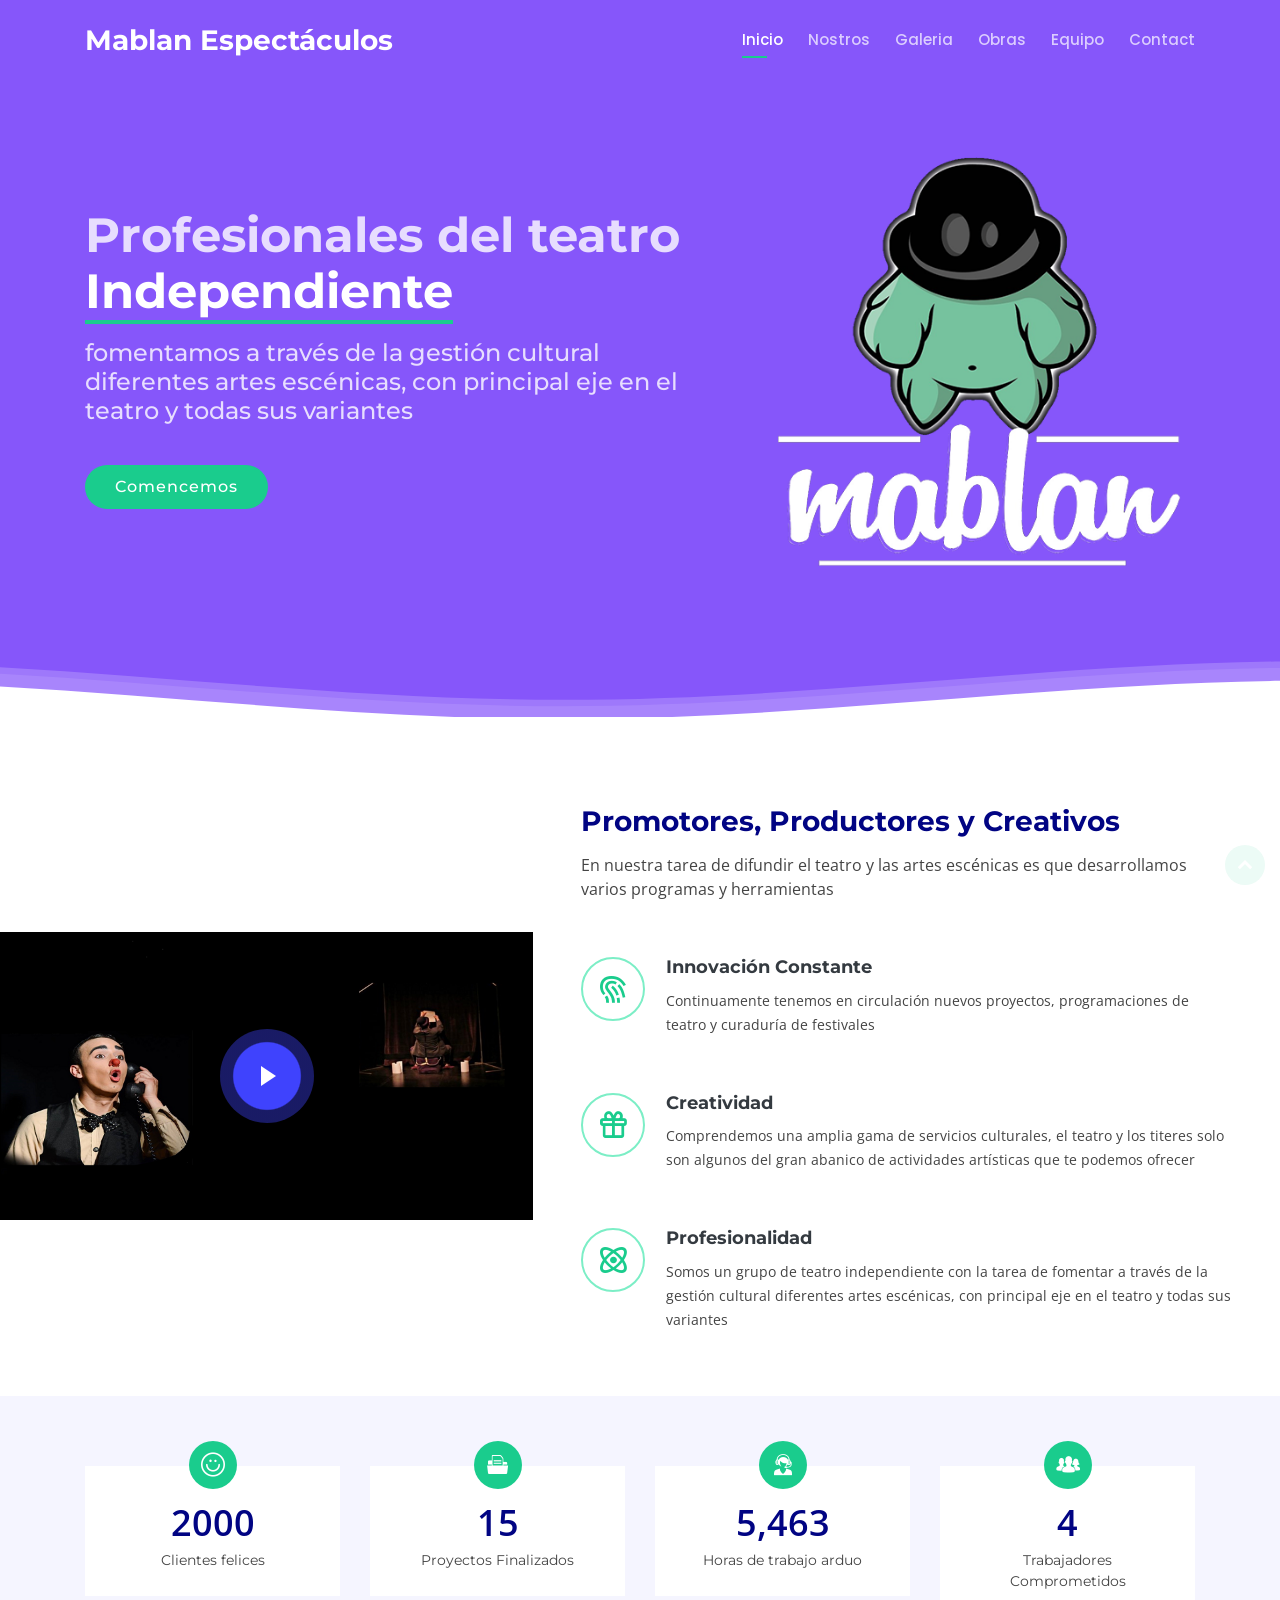
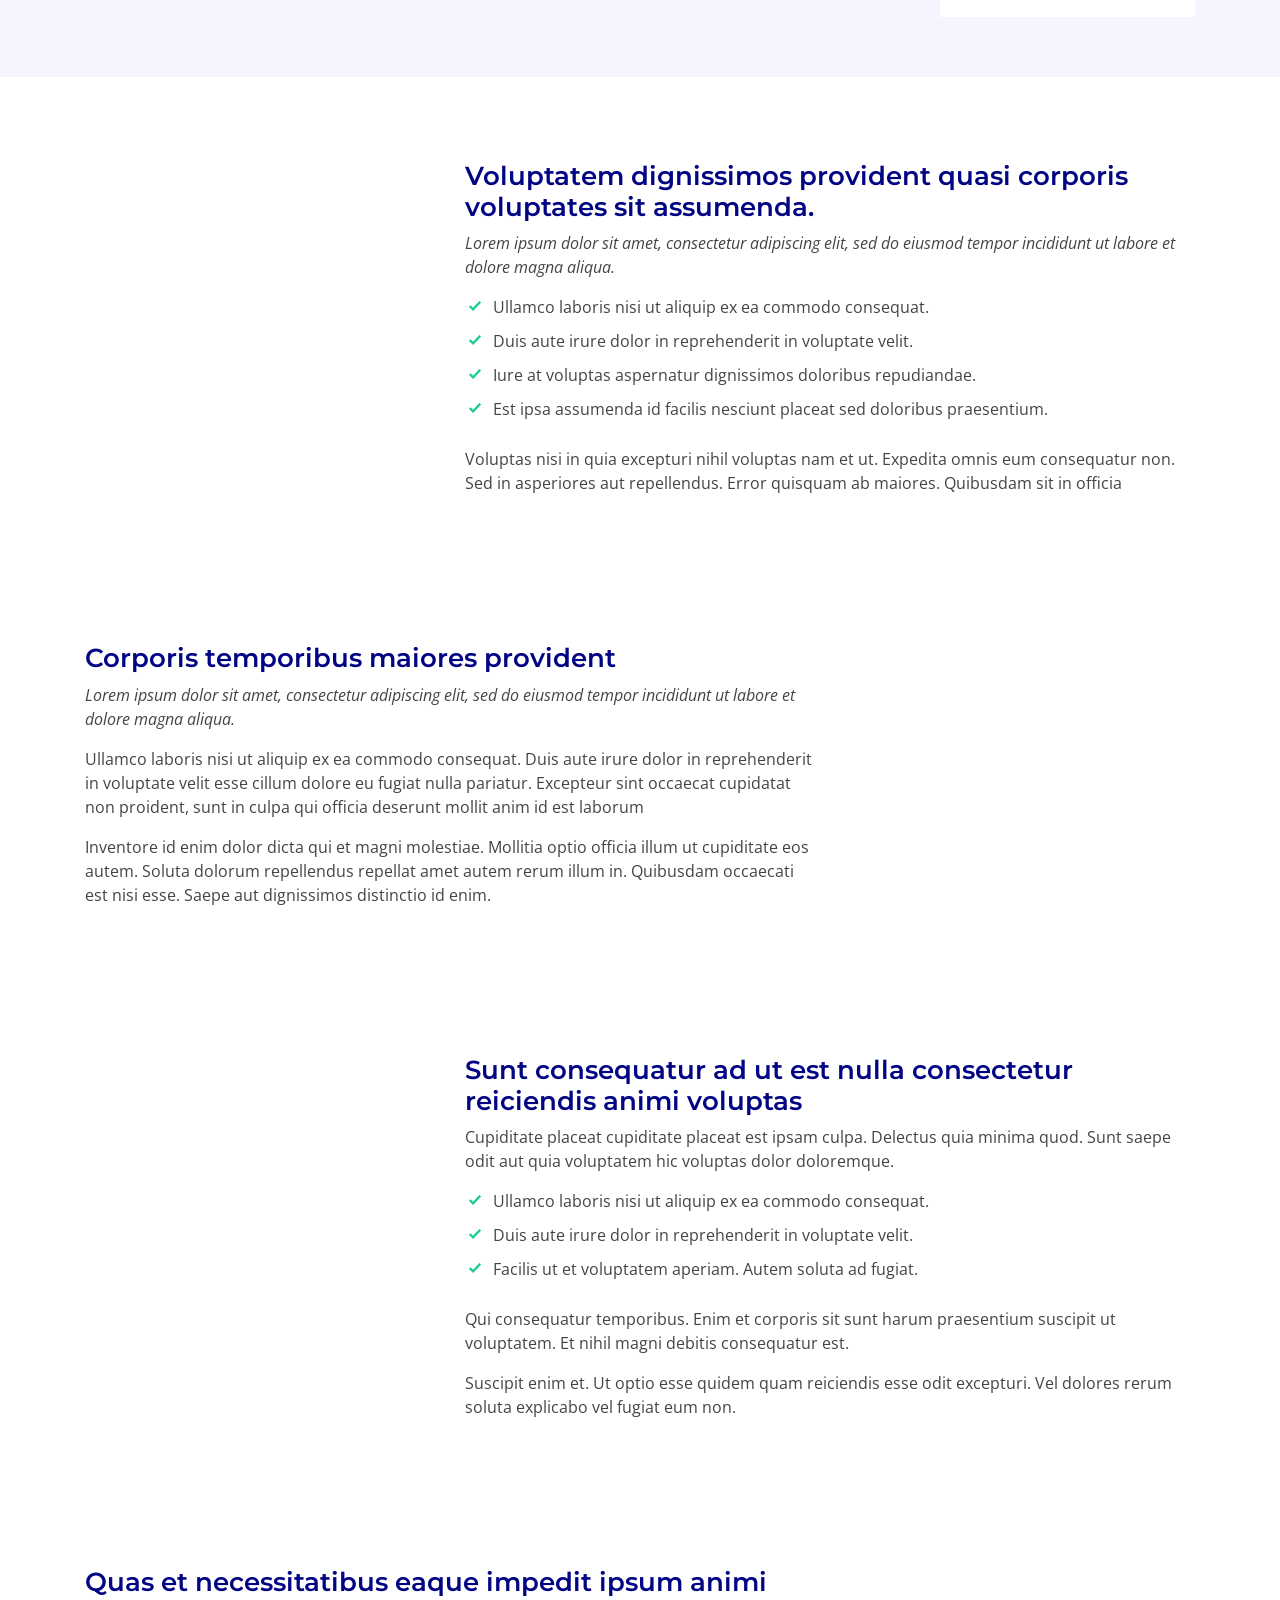
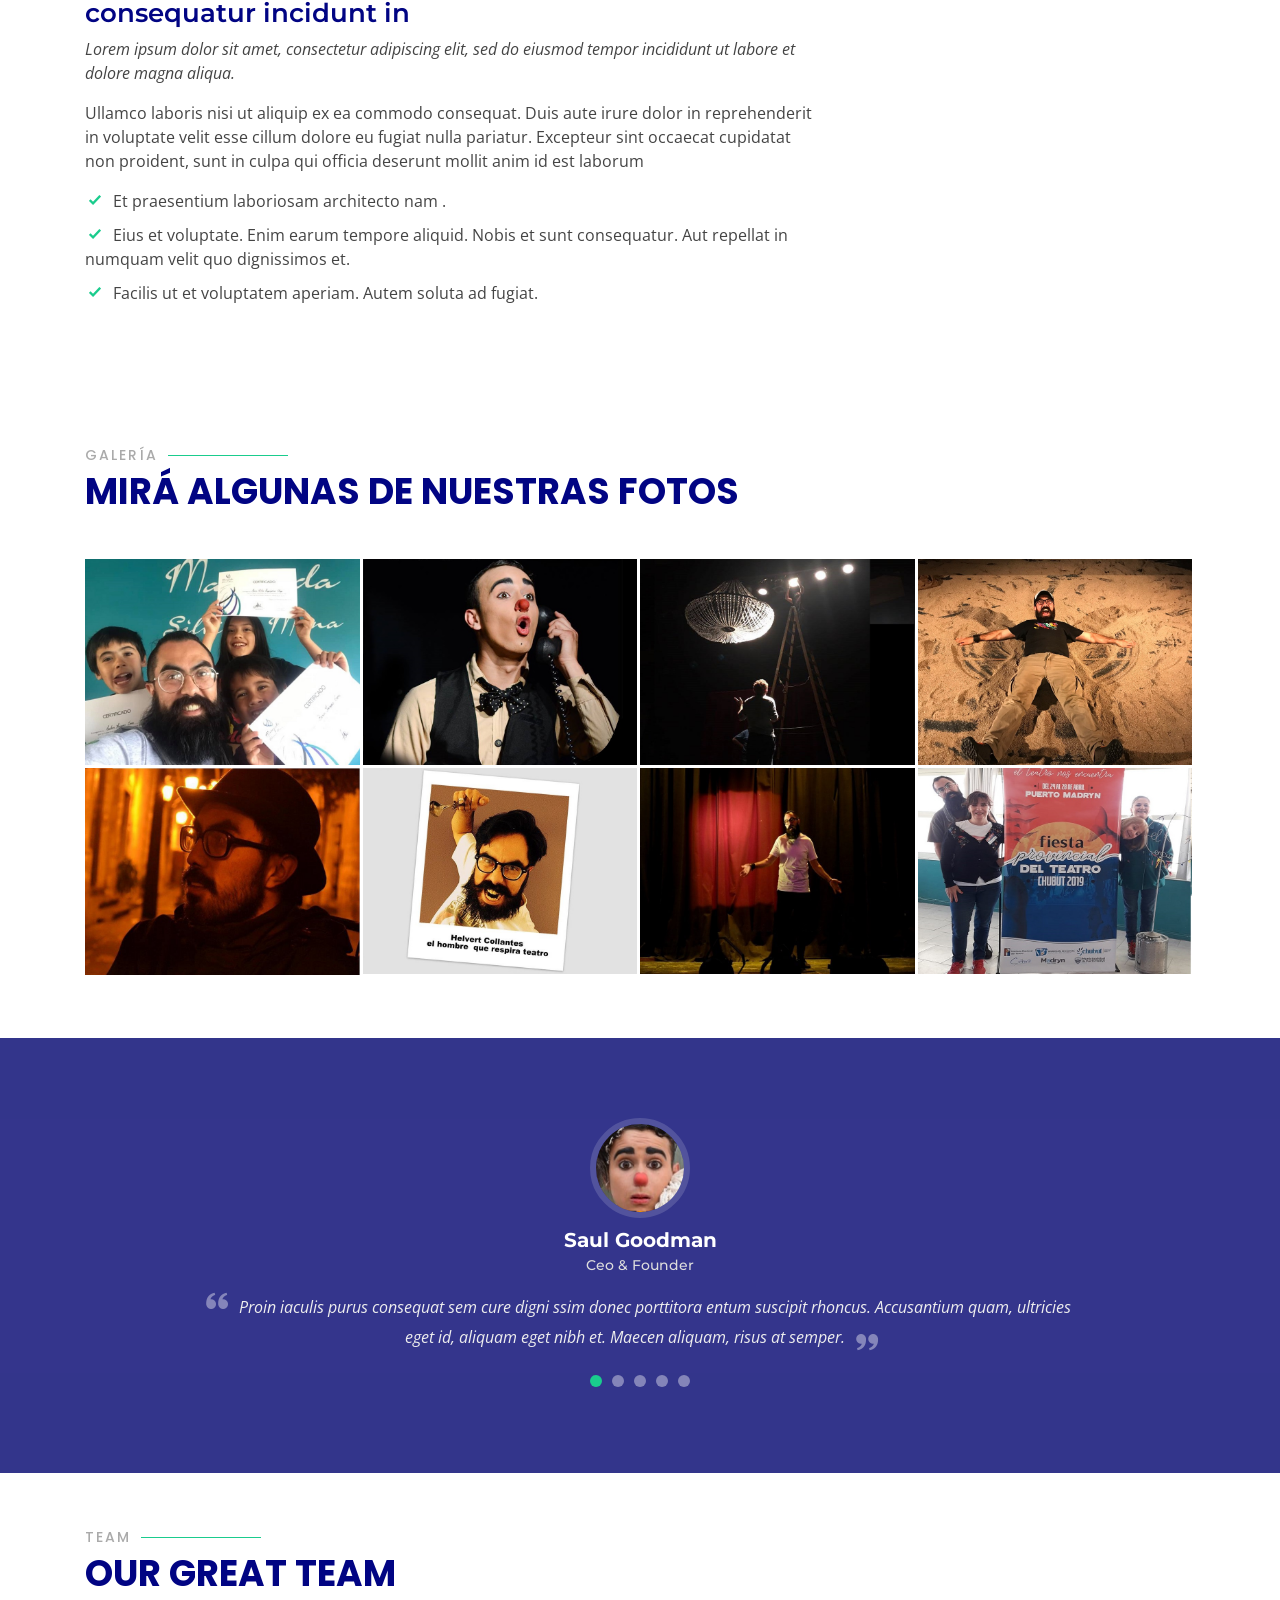
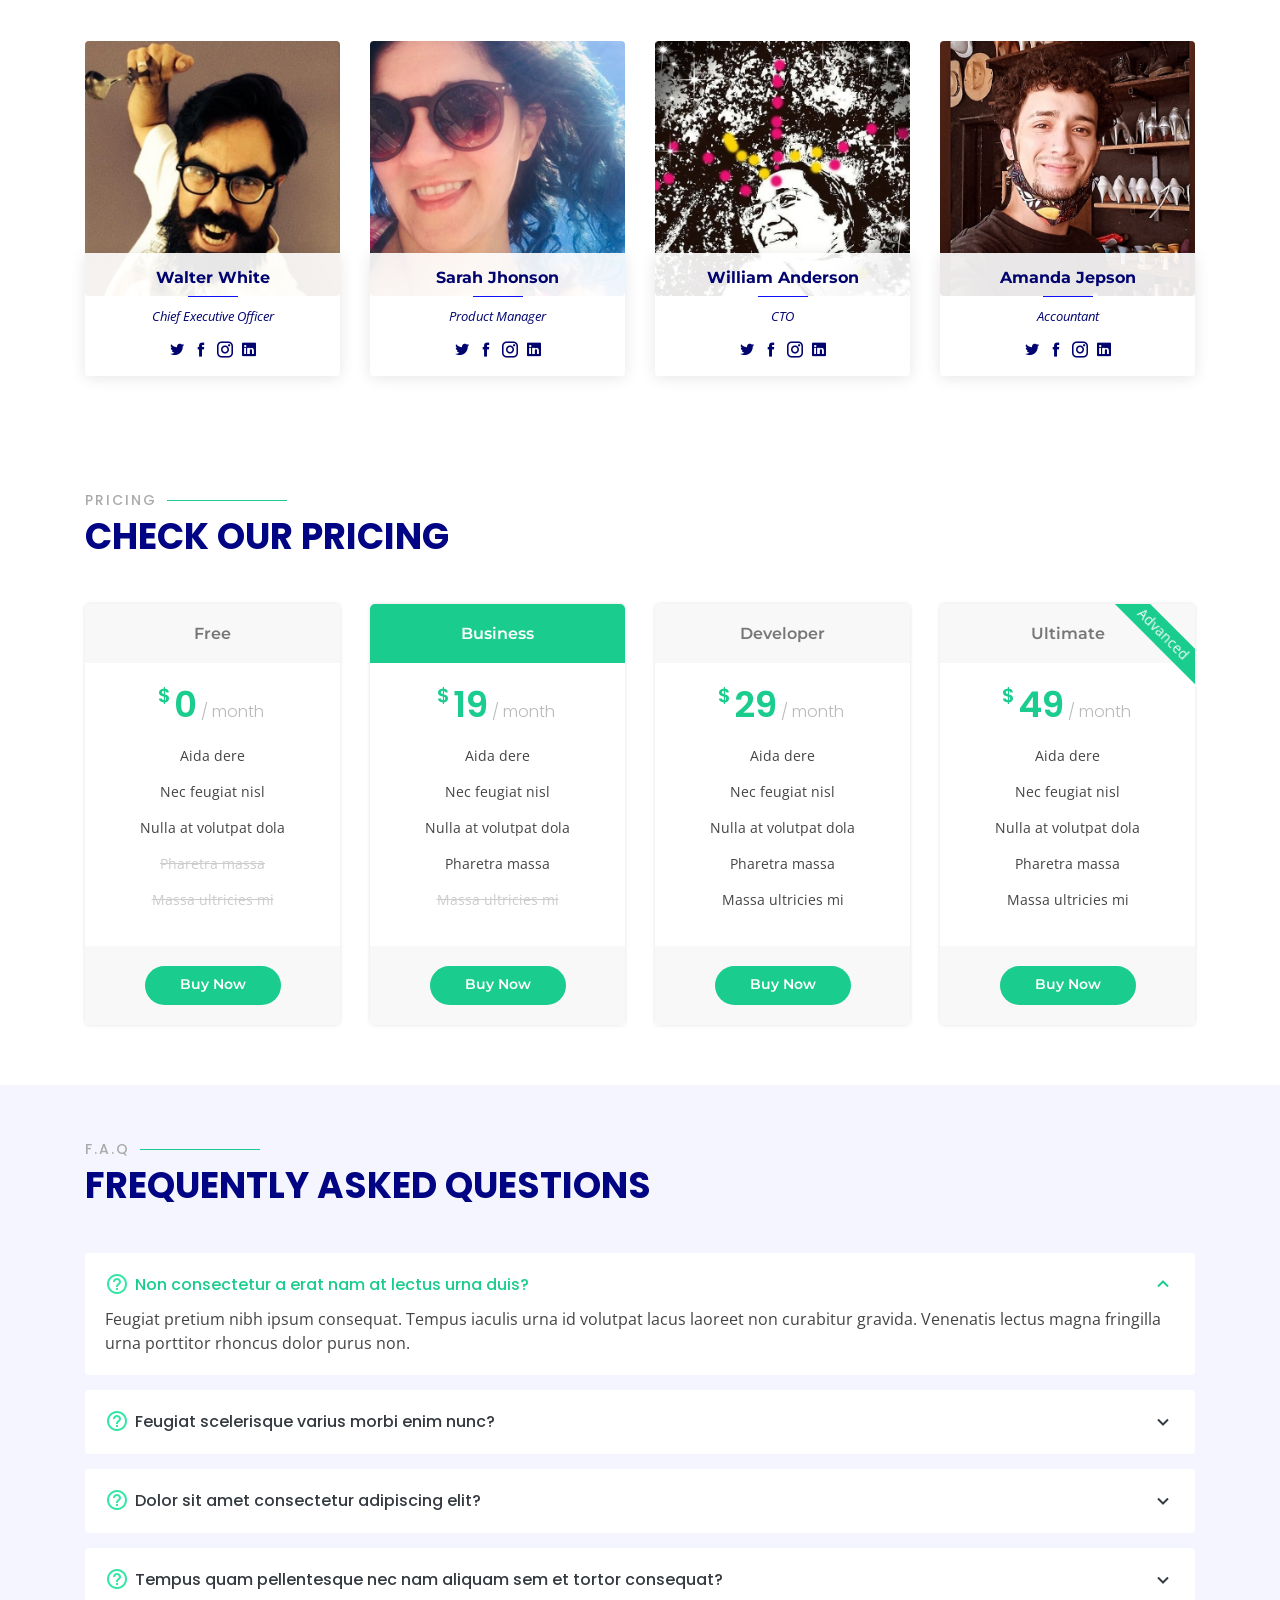
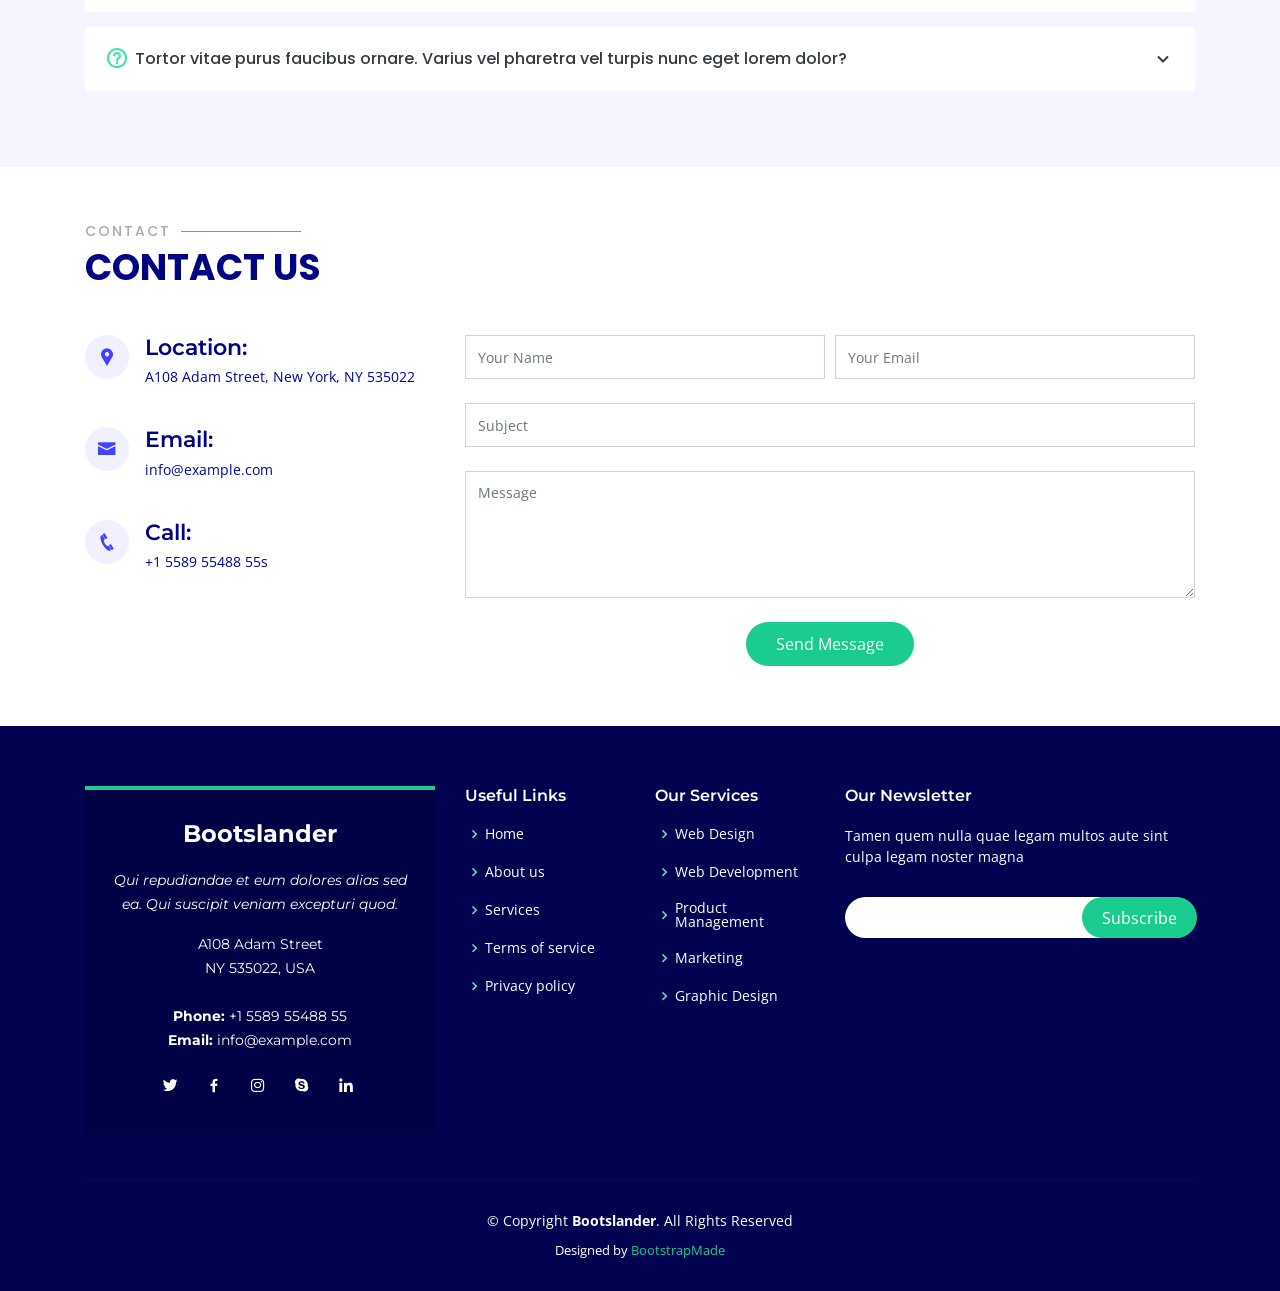
==== commit 3755f518: "Update index.html" ====
--- a/index.html
+++ b/index.html
@@ -14,9 +14,7 @@
     <link href="assets/img/apple-touch-icon.png" rel="apple-touch-icon">
 
     <!-- Google Fonts -->
-    <link
-        href="https://fonts.googleapis.com/css?family=Open+Sans:300,300i,400,400i,600,600i,700,700i|Montserrat:300,300i,400,400i,500,500i,600,600i,700,700i|Poppins:300,300i,400,400i,500,500i,600,600i,700,700i"
-        rel="stylesheet">
+    <link href="https://fonts.googleapis.com/css?family=Open+Sans:300,300i,400,400i,600,600i,700,700i|Montserrat:300,300i,400,400i,500,500i,600,600i,700,700i|Poppins:300,300i,400,400i,500,500i,600,600i,700,700i" rel="stylesheet">
 
     <!-- Vendor CSS Files -->
     <link href="assets/vendor/bootstrap/css/bootstrap.min.css" rel="stylesheet">
@@ -45,7 +43,7 @@
         <div class="container d-flex align-items-center">
 
             <div class="logo mr-auto">
-                <h1 class="text-light"><a href="index.html"><span>Mablan Títeres y Espectáculos</span></a></h1>
+                <h1 class="text-light"><a href="index.html"><span>Mablan Espectáculos</span></a></h1>
                 <!-- Uncomment below if you prefer to use an image logo -->
                 <!-- <a href="index.html"><img src="assets/img/logo.png" alt="" class="img-fluid"></a>-->
             </div>
@@ -55,11 +53,9 @@
                     <li class="active"><a href="index.html">Inicio</a></li>
                     <li><a href="#about">Nostros</a></li>
                     <li><a href="#gallery">Galeria</a></li>
+                    <li><a href="#obras">Obras</a></li>
                     <li><a href="#team">Equipo</a></li>
-                    <li><a href="#pricing">Obras</a></li>
-
-                    
-                    <li><a href="#contact">Contactanos</a></li>
+                    <li><a href="#contact">Contact</a></li>
 
                 </ul>
             </nav>
@@ -76,9 +72,8 @@
             <div class="row">
                 <div class="col-lg-7 pt-5 pt-lg-0 order-2 order-lg-1 d-flex align-items-center">
                     <div data-aos="zoom-out">
-                        <h1>Promotores del teatro independiente <span>Independiente</span></h1>
-                        <h2>fomentamos a través de la gestión cultural diferentes artes escénicas, con principal eje en
-                            el teatro y todas sus variantes</h2>
+                        <h1>Profesionales del teatro <span>Independiente</span></h1>
+                        <h2>fomentamos a través de la gestión cultural diferentes artes escénicas, con principal eje en el teatro y todas sus variantes</h2>
                         <div class="text-center text-lg-left">
                             <a href="#about" class="btn-get-started scrollto">Comencemos</a>
                         </div>
@@ -90,21 +85,20 @@
             </div>
         </div>
 
-        <svg class="hero-waves" xmlns="http://www.w3.org/2000/svg" xmlns:xlink="http://www.w3.org/1999/xlink"
-            viewBox="0 24 150 28 " preserveAspectRatio="none">
-            <defs>
-                <path id="wave-path" d="M-160 44c30 0 58-18 88-18s 58 18 88 18 58-18 88-18 58 18 88 18 v44h-352z">
-            </defs>
-            <g class="wave1">
-                <use xlink:href="#wave-path" x="50" y="3" fill="rgba(255,255,255, .1)">
-            </g>
-            <g class="wave2">
-                <use xlink:href="#wave-path" x="50" y="0" fill="rgba(255,255,255, .2)">
-            </g>
-            <g class="wave3">
-                <use xlink:href="#wave-path" x="50" y="9" fill="#fff">
-            </g>
-        </svg>
+        <svg class="hero-waves" xmlns="http://www.w3.org/2000/svg" xmlns:xlink="http://www.w3.org/1999/xlink" viewBox="0 24 150 28 " preserveAspectRatio="none">
+      <defs>
+        <path id="wave-path" d="M-160 44c30 0 58-18 88-18s 58 18 88 18 58-18 88-18 58 18 88 18 v44h-352z">
+      </defs>
+      <g class="wave1">
+        <use xlink:href="#wave-path" x="50" y="3" fill="rgba(255,255,255, .1)">
+      </g>
+      <g class="wave2">
+        <use xlink:href="#wave-path" x="50" y="0" fill="rgba(255,255,255, .2)">
+      </g>
+      <g class="wave3">
+        <use xlink:href="#wave-path" x="50" y="9" fill="#fff">
+      </g>
+    </svg>
 
     </section>
     <!-- End Hero -->
@@ -116,38 +110,30 @@
             <div class="container-fluid">
 
                 <div class="row">
-                    <div class="col-xl-5 col-lg-6 video-box d-flex justify-content-center align-items-stretch"
-                        data-aos="fade-right">
-                        <a href="https://youtube.com/watch?v=ZTIrr2KSE0U&feature=share" class="venobox play-btn mb-4"
-                            data-vbtype="video" data-autoplay="true"></a>
-                    </div>
-
-                    <div class="col-xl-7 col-lg-6 icon-boxes d-flex flex-column align-items-stretch justify-content-center py-5 px-lg-5"
-                        data-aos="fade-left">
-                        <h3>Somos Creativos, Profesionales e Innovadores</h3>
-                        <p> poner algo acá</p>
+                    <div class="col-xl-5 col-lg-6 video-box d-flex justify-content-center align-items-stretch" data-aos="fade-right">
+                        <a href="https://youtube.com/watch?v=ZTIrr2KSE0U&feature=share" class="venobox play-btn mb-4" data-vbtype="video" data-autoplay="true"></a>
+                    </div>
+
+                    <div class="col-xl-7 col-lg-6 icon-boxes d-flex flex-column align-items-stretch justify-content-center py-5 px-lg-5" data-aos="fade-left">
+                        <h3>Promotores, Productores y Creativos</h3>
+                        <p> En nuestra tarea de difundir el teatro y las artes escénicas es que desarrollamos varios programas y herramientas </p>
 
                         <div class="icon-box" data-aos="zoom-in" data-aos-delay="70">
                             <div class="icon"><i class="bx bx-fingerprint"></i></div>
                             <h4 class="title"><a href="">Innovación Constante</a></h4>
-                            <p class="description">Continuamente tenemos en circulación nuevos proyectos, programaciones
-                                de teatro y curaduría de festivales</p>
+                            <p class="description">Continuamente tenemos en circulación nuevos proyectos, programaciones de teatro y curaduría de festivales</p>
                         </div>
 
                         <div class="icon-box" data-aos="zoom-in" data-aos-delay="140">
                             <div class="icon"><i class="bx bx-gift"></i></div>
                             <h4 class="title"><a href="">Creatividad</a></h4>
-                            <p class="description">Comprendemos una amplia gama de servicios culturales, el teatro y los
-                                titeres solo son algunos del gran abanico de actividades artísticas que te podemos
-                                ofrecer</p>
+                            <p class="description">Comprendemos una amplia gama de servicios culturales, el teatro y los titeres solo son algunos del gran abanico de actividades artísticas que te podemos ofrecer</p>
                         </div>
 
                         <div class="icon-box" data-aos="zoom-in" data-aos-delay="210">
                             <div class="icon"><i class="bx bx-atom"></i></div>
                             <h4 class="title"><a href="">Profesionalidad</a></h4>
-                            <p class="description">Somos un grupo de teatro independiente con la tarea de fomentar a
-                                través de la gestión cultural diferentes artes escénicas, con principal eje en el teatro
-                                y todas sus variantes</p>
+                            <p class="description">Somos un grupo de teatro independiente con la tarea de fomentar a través de la gestión cultural diferentes artes escénicas, con principal eje en el teatro y todas sus variantes</p>
                         </div>
 
                     </div>
@@ -157,7 +143,7 @@
         </section>
         <!-- End About Section -->
 
-
+   
 
         <!-- ======= Counts Section ======= -->
         <section id="counts" class="counts">
@@ -168,32 +154,32 @@
                     <div class="col-lg-3 col-md-6">
                         <div class="count-box">
                             <i class="icofont-simple-smile"></i>
-                            <span data-toggle="counter-up">232</span>
-                            <p>Happy Clients</p>
+                            <span data-toggle="counter-up">2000</span>
+                            <p>Clientes felices</p>
                         </div>
                     </div>
 
                     <div class="col-lg-3 col-md-6 mt-5 mt-md-0">
                         <div class="count-box">
                             <i class="icofont-document-folder"></i>
-                            <span data-toggle="counter-up">521</span>
-                            <p>Projects</p>
+                            <span data-toggle="counter-up">15</span>
+                            <p>Proyectos Finalizados</p>
                         </div>
                     </div>
 
                     <div class="col-lg-3 col-md-6 mt-5 mt-lg-0">
                         <div class="count-box">
                             <i class="icofont-live-support"></i>
-                            <span data-toggle="counter-up">1,463</span>
-                            <p>Hours Of Support</p>
+                            <span data-toggle="counter-up">5,463</span>
+                            <p>Horas de trabajo arduo</p>
                         </div>
                     </div>
 
                     <div class="col-lg-3 col-md-6 mt-5 mt-lg-0">
                         <div class="count-box">
                             <i class="icofont-users-alt-5"></i>
-                            <span data-toggle="counter-up">15</span>
-                            <p>Hard Workers</p>
+                            <span data-toggle="counter-up">4</span>
+                            <p>Trabajadores Comprometidos</p>
                         </div>
                     </div>
 
@@ -214,22 +200,16 @@
                     <div class="col-md-8 pt-4" data-aos="fade-up">
                         <h3>Voluptatem dignissimos provident quasi corporis voluptates sit assumenda.</h3>
                         <p class="font-italic">
-                            Lorem ipsum dolor sit amet, consectetur adipiscing elit, sed do eiusmod tempor incididunt ut
-                            labore et dolore magna aliqua.
+                            Lorem ipsum dolor sit amet, consectetur adipiscing elit, sed do eiusmod tempor incididunt ut labore et dolore magna aliqua.
                         </p>
                         <ul>
-                            <li><i class="icofont-check"></i> Ullamco laboris nisi ut aliquip ex ea commodo consequat.
-                            </li>
-                            <li><i class="icofont-check"></i> Duis aute irure dolor in reprehenderit in voluptate velit.
-                            </li>
-                            <li><i class="icofont-check"></i> Iure at voluptas aspernatur dignissimos doloribus
-                                repudiandae.</li>
-                            <li><i class="icofont-check"></i> Est ipsa assumenda id facilis nesciunt placeat sed
-                                doloribus praesentium.</li>
+                            <li><i class="icofont-check"></i> Ullamco laboris nisi ut aliquip ex ea commodo consequat.</li>
+                            <li><i class="icofont-check"></i> Duis aute irure dolor in reprehenderit in voluptate velit.</li>
+                            <li><i class="icofont-check"></i> Iure at voluptas aspernatur dignissimos doloribus repudiandae.</li>
+                            <li><i class="icofont-check"></i> Est ipsa assumenda id facilis nesciunt placeat sed doloribus praesentium.</li>
                         </ul>
                         <p>
-                            Voluptas nisi in quia excepturi nihil voluptas nam et ut. Expedita omnis eum consequatur
-                            non. Sed in asperiores aut repellendus. Error quisquam ab maiores. Quibusdam sit in officia
+                            Voluptas nisi in quia excepturi nihil voluptas nam et ut. Expedita omnis eum consequatur non. Sed in asperiores aut repellendus. Error quisquam ab maiores. Quibusdam sit in officia
                         </p>
                     </div>
                 </div>
@@ -241,19 +221,14 @@
                     <div class="col-md-8 pt-5 order-2 order-md-1" data-aos="fade-up">
                         <h3>Corporis temporibus maiores provident</h3>
                         <p class="font-italic">
-                            Lorem ipsum dolor sit amet, consectetur adipiscing elit, sed do eiusmod tempor incididunt ut
-                            labore et dolore magna aliqua.
-                        </p>
-                        <p>
-                            Ullamco laboris nisi ut aliquip ex ea commodo consequat. Duis aute irure dolor in
-                            reprehenderit in voluptate velit esse cillum dolore eu fugiat nulla pariatur. Excepteur sint
-                            occaecat cupidatat non proident, sunt in culpa qui officia deserunt mollit anim
+                            Lorem ipsum dolor sit amet, consectetur adipiscing elit, sed do eiusmod tempor incididunt ut labore et dolore magna aliqua.
+                        </p>
+                        <p>
+                            Ullamco laboris nisi ut aliquip ex ea commodo consequat. Duis aute irure dolor in reprehenderit in voluptate velit esse cillum dolore eu fugiat nulla pariatur. Excepteur sint occaecat cupidatat non proident, sunt in culpa qui officia deserunt mollit anim
                             id est laborum
                         </p>
                         <p>
-                            Inventore id enim dolor dicta qui et magni molestiae. Mollitia optio officia illum ut
-                            cupiditate eos autem. Soluta dolorum repellendus repellat amet autem rerum illum in.
-                            Quibusdam occaecati est nisi esse. Saepe aut dignissimos distinctio id enim.
+                            Inventore id enim dolor dicta qui et magni molestiae. Mollitia optio officia illum ut cupiditate eos autem. Soluta dolorum repellendus repellat amet autem rerum illum in. Quibusdam occaecati est nisi esse. Saepe aut dignissimos distinctio id enim.
                         </p>
                     </div>
                 </div>
@@ -264,23 +239,17 @@
                     </div>
                     <div class="col-md-8 pt-5" data-aos="fade-up">
                         <h3>Sunt consequatur ad ut est nulla consectetur reiciendis animi voluptas</h3>
-                        <p>Cupiditate placeat cupiditate placeat est ipsam culpa. Delectus quia minima quod. Sunt saepe
-                            odit aut quia voluptatem hic voluptas dolor doloremque.</p>
+                        <p>Cupiditate placeat cupiditate placeat est ipsam culpa. Delectus quia minima quod. Sunt saepe odit aut quia voluptatem hic voluptas dolor doloremque.</p>
                         <ul>
-                            <li><i class="icofont-check"></i> Ullamco laboris nisi ut aliquip ex ea commodo consequat.
-                            </li>
-                            <li><i class="icofont-check"></i> Duis aute irure dolor in reprehenderit in voluptate velit.
-                            </li>
-                            <li><i class="icofont-check"></i> Facilis ut et voluptatem aperiam. Autem soluta ad fugiat.
-                            </li>
+                            <li><i class="icofont-check"></i> Ullamco laboris nisi ut aliquip ex ea commodo consequat.</li>
+                            <li><i class="icofont-check"></i> Duis aute irure dolor in reprehenderit in voluptate velit.</li>
+                            <li><i class="icofont-check"></i> Facilis ut et voluptatem aperiam. Autem soluta ad fugiat.</li>
                         </ul>
                         <p>
-                            Qui consequatur temporibus. Enim et corporis sit sunt harum praesentium suscipit ut
-                            voluptatem. Et nihil magni debitis consequatur est.
-                        </p>
-                        <p>
-                            Suscipit enim et. Ut optio esse quidem quam reiciendis esse odit excepturi. Vel dolores
-                            rerum soluta explicabo vel fugiat eum non.
+                            Qui consequatur temporibus. Enim et corporis sit sunt harum praesentium suscipit ut voluptatem. Et nihil magni debitis consequatur est.
+                        </p>
+                        <p>
+                            Suscipit enim et. Ut optio esse quidem quam reiciendis esse odit excepturi. Vel dolores rerum soluta explicabo vel fugiat eum non.
                         </p>
                     </div>
                 </div>
@@ -292,21 +261,16 @@
                     <div class="col-md-8 pt-5 order-2 order-md-1" data-aos="fade-up">
                         <h3>Quas et necessitatibus eaque impedit ipsum animi consequatur incidunt in</h3>
                         <p class="font-italic">
-                            Lorem ipsum dolor sit amet, consectetur adipiscing elit, sed do eiusmod tempor incididunt ut
-                            labore et dolore magna aliqua.
-                        </p>
-                        <p>
-                            Ullamco laboris nisi ut aliquip ex ea commodo consequat. Duis aute irure dolor in
-                            reprehenderit in voluptate velit esse cillum dolore eu fugiat nulla pariatur. Excepteur sint
-                            occaecat cupidatat non proident, sunt in culpa qui officia deserunt mollit anim
+                            Lorem ipsum dolor sit amet, consectetur adipiscing elit, sed do eiusmod tempor incididunt ut labore et dolore magna aliqua.
+                        </p>
+                        <p>
+                            Ullamco laboris nisi ut aliquip ex ea commodo consequat. Duis aute irure dolor in reprehenderit in voluptate velit esse cillum dolore eu fugiat nulla pariatur. Excepteur sint occaecat cupidatat non proident, sunt in culpa qui officia deserunt mollit anim
                             id est laborum
                         </p>
                         <ul>
                             <li><i class="icofont-check"></i> Et praesentium laboriosam architecto nam .</li>
-                            <li><i class="icofont-check"></i> Eius et voluptate. Enim earum tempore aliquid. Nobis et
-                                sunt consequatur. Aut repellat in numquam velit quo dignissimos et.</li>
-                            <li><i class="icofont-check"></i> Facilis ut et voluptatem aperiam. Autem soluta ad fugiat.
-                            </li>
+                            <li><i class="icofont-check"></i> Eius et voluptate. Enim earum tempore aliquid. Nobis et sunt consequatur. Aut repellat in numquam velit quo dignissimos et.</li>
+                            <li><i class="icofont-check"></i> Facilis ut et voluptatem aperiam. Autem soluta ad fugiat.</li>
                         </ul>
                     </div>
                 </div>
@@ -407,9 +371,7 @@
                         <h3>Saul Goodman</h3>
                         <h4>Ceo &amp; Founder</h4>
                         <p>
-                            <i class="bx bxs-quote-alt-left quote-icon-left"></i> Proin iaculis purus consequat sem cure
-                            digni ssim donec porttitora entum suscipit rhoncus. Accusantium quam, ultricies eget id,
-                            aliquam eget nibh et. Maecen aliquam, risus
+                            <i class="bx bxs-quote-alt-left quote-icon-left"></i> Proin iaculis purus consequat sem cure digni ssim donec porttitora entum suscipit rhoncus. Accusantium quam, ultricies eget id, aliquam eget nibh et. Maecen aliquam, risus
                             at semper.
                             <i class="bx bxs-quote-alt-right quote-icon-right"></i>
                         </p>
@@ -420,9 +382,7 @@
                         <h3>Sara Wilsson</h3>
                         <h4>Designer</h4>
                         <p>
-                            <i class="bx bxs-quote-alt-left quote-icon-left"></i> Export tempor illum tamen malis malis
-                            eram quae irure esse labore quem cillum quid cillum eram malis quorum velit fore eram velit
-                            sunt aliqua noster fugiat irure amet legam
+                            <i class="bx bxs-quote-alt-left quote-icon-left"></i> Export tempor illum tamen malis malis eram quae irure esse labore quem cillum quid cillum eram malis quorum velit fore eram velit sunt aliqua noster fugiat irure amet legam
                             anim culpa.
                             <i class="bx bxs-quote-alt-right quote-icon-right"></i>
                         </p>
@@ -433,9 +393,7 @@
                         <h3>Jena Karlis</h3>
                         <h4>Store Owner</h4>
                         <p>
-                            <i class="bx bxs-quote-alt-left quote-icon-left"></i> Enim nisi quem export duis labore
-                            cillum quae magna enim sint quorum nulla quem veniam duis minim tempor labore quem eram duis
-                            noster aute amet eram fore quis sint minim.
+                            <i class="bx bxs-quote-alt-left quote-icon-left"></i> Enim nisi quem export duis labore cillum quae magna enim sint quorum nulla quem veniam duis minim tempor labore quem eram duis noster aute amet eram fore quis sint minim.
                             <i class="bx bxs-quote-alt-right quote-icon-right"></i>
                         </p>
                     </div>
@@ -445,9 +403,7 @@
                         <h3>Matt Brandon</h3>
                         <h4>Freelancer</h4>
                         <p>
-                            <i class="bx bxs-quote-alt-left quote-icon-left"></i> Fugiat enim eram quae cillum dolore
-                            dolor amet nulla culpa multos export minim fugiat minim velit minim dolor enim duis veniam
-                            ipsum anim magna sunt elit fore quem dolore
+                            <i class="bx bxs-quote-alt-left quote-icon-left"></i> Fugiat enim eram quae cillum dolore dolor amet nulla culpa multos export minim fugiat minim velit minim dolor enim duis veniam ipsum anim magna sunt elit fore quem dolore
                             labore illum veniam.
                             <i class="bx bxs-quote-alt-right quote-icon-right"></i>
                         </p>
@@ -458,9 +414,7 @@
                         <h3>John Larson</h3>
                         <h4>Entrepreneur</h4>
                         <p>
-                            <i class="bx bxs-quote-alt-left quote-icon-left"></i> Quis quorum aliqua sint quem legam
-                            fore sunt eram irure aliqua veniam tempor noster veniam enim culpa labore duis sunt culpa
-                            nulla illum cillum fugiat legam esse veniam
+                            <i class="bx bxs-quote-alt-left quote-icon-left"></i> Quis quorum aliqua sint quem legam fore sunt eram irure aliqua veniam tempor noster veniam enim culpa labore duis sunt culpa nulla illum cillum fugiat legam esse veniam
                             culpa fore nisi cillum quid.
                             <i class="bx bxs-quote-alt-right quote-icon-right"></i>
                         </p>
@@ -477,8 +431,8 @@
             <div class="container">
 
                 <div class="section-title" data-aos="fade-up">
-                    <h2>Equipo</h2>
-                    <p>Nuestro Equipo de Trabajo</p>
+                    <h2>Team</h2>
+                    <p>Our Great Team</p>
                 </div>
 
                 <div class="row" data-aos="fade-left">
@@ -487,9 +441,14 @@
                         <div class="member" data-aos="zoom-in" data-aos-delay="100">
                             <div class="pic"><img src="assets/img/team/team-1.jpg" class="img-fluid" alt=""></div>
                             <div class="member-info">
-                                <h4>Helvert Collantes Moran </h4>
-                                <span>Director</span>
-
+                                <h4>Walter White</h4>
+                                <span>Chief Executive Officer</span>
+                                <div class="social">
+                                    <a href=""><i class="icofont-twitter"></i></a>
+                                    <a href=""><i class="icofont-facebook"></i></a>
+                                    <a href=""><i class="icofont-instagram"></i></a>
+                                    <a href=""><i class="icofont-linkedin"></i></a>
+                                </div>
                             </div>
                         </div>
                     </div>
@@ -498,8 +457,14 @@
                         <div class="member" data-aos="zoom-in" data-aos-delay="200">
                             <div class="pic"><img src="assets/img/team/team-2.jpg" class="img-fluid" alt=""></div>
                             <div class="member-info">
-                                <h4>Martha Rodriguez</h4>
-                                <span>Co-Directora</span>
+                                <h4>Sarah Jhonson</h4>
+                                <span>Product Manager</span>
+                                <div class="social">
+                                    <a href=""><i class="icofont-twitter"></i></a>
+                                    <a href=""><i class="icofont-facebook"></i></a>
+                                    <a href=""><i class="icofont-instagram"></i></a>
+                                    <a href=""><i class="icofont-linkedin"></i></a>
+                                </div>
                             </div>
                         </div>
                     </div>
@@ -508,10 +473,14 @@
                         <div class="member" data-aos="zoom-in" data-aos-delay="300">
                             <div class="pic"><img src="assets/img/team/team-3.jpg" class="img-fluid" alt=""></div>
                             <div class="member-info">
-                                <h4>Ana Toledo s</h4>
-                                <span>Asistente de Producción | Actriz</span>
-
-                                
+                                <h4>William Anderson</h4>
+                                <span>CTO</span>
+                                <div class="social">
+                                    <a href=""><i class="icofont-twitter"></i></a>
+                                    <a href=""><i class="icofont-facebook"></i></a>
+                                    <a href=""><i class="icofont-instagram"></i></a>
+                                    <a href=""><i class="icofont-linkedin"></i></a>
+                                </div>
                             </div>
                         </div>
                     </div>
@@ -520,16 +489,14 @@
                         <div class="member" data-aos="zoom-in" data-aos-delay="400">
                             <div class="pic"><img src="assets/img/team/team-4.jpg" class="img-fluid" alt=""></div>
                             <div class="member-info">
-                                <h4>Esteban Nicolas Sierra
-                                   
-                                    </h4>
-                                <span> Asistente Producción  | Actor</span>
-                                <!-- <div class="social">
+                                <h4>Amanda Jepson</h4>
+                                <span>Accountant</span>
+                                <div class="social">
                                     <a href=""><i class="icofont-twitter"></i></a>
                                     <a href=""><i class="icofont-facebook"></i></a>
                                     <a href=""><i class="icofont-instagram"></i></a>
                                     <a href=""><i class="icofont-linkedin"></i></a>
-                                </div> -->
+                                </div>
                             </div>
                         </div>
                     </div>
@@ -540,7 +507,7 @@
         </section>
         <!-- End Team Section -->
 
-        <!-- ======= Pricing Section 
+        <!-- ======= Pricing Section ======= -->
         <section id="pricing" class="pricing">
             <div class="container">
 
@@ -624,7 +591,7 @@
 
             </div>
         </section>
-       End Pricing Section -->
+        <!-- End Pricing Section -->
 
         <!-- ======= F.A.Q Section ======= -->
         <section id="faq" class="faq section-bg">
@@ -638,74 +605,48 @@
                 <div class="faq-list">
                     <ul>
                         <li data-aos="fade-up">
-                            <i class="bx bx-help-circle icon-help"></i> <a data-toggle="collapse" class="collapse"
-                                href="#faq-list-1">Non consectetur a erat nam at lectus urna duis? <i
-                                    class="bx bx-chevron-down icon-show"></i><i
-                                    class="bx bx-chevron-up icon-close"></i></a>
+                            <i class="bx bx-help-circle icon-help"></i> <a data-toggle="collapse" class="collapse" href="#faq-list-1">Non consectetur a erat nam at lectus urna duis? <i class="bx bx-chevron-down icon-show"></i><i class="bx bx-chevron-up icon-close"></i></a>
                             <div id="faq-list-1" class="collapse show" data-parent=".faq-list">
                                 <p>
-                                    Feugiat pretium nibh ipsum consequat. Tempus iaculis urna id volutpat lacus laoreet
-                                    non curabitur gravida. Venenatis lectus magna fringilla urna porttitor rhoncus dolor
-                                    purus non.
+                                    Feugiat pretium nibh ipsum consequat. Tempus iaculis urna id volutpat lacus laoreet non curabitur gravida. Venenatis lectus magna fringilla urna porttitor rhoncus dolor purus non.
                                 </p>
                             </div>
                         </li>
 
                         <li data-aos="fade-up" data-aos-delay="100">
-                            <i class="bx bx-help-circle icon-help"></i> <a data-toggle="collapse" href="#faq-list-2"
-                                class="collapsed">Feugiat scelerisque varius morbi enim nunc? <i
-                                    class="bx bx-chevron-down icon-show"></i><i
-                                    class="bx bx-chevron-up icon-close"></i></a>
+                            <i class="bx bx-help-circle icon-help"></i> <a data-toggle="collapse" href="#faq-list-2" class="collapsed">Feugiat scelerisque varius morbi enim nunc? <i class="bx bx-chevron-down icon-show"></i><i class="bx bx-chevron-up icon-close"></i></a>
                             <div id="faq-list-2" class="collapse" data-parent=".faq-list">
                                 <p>
-                                    Dolor sit amet consectetur adipiscing elit pellentesque habitant morbi. Id interdum
-                                    velit laoreet id donec ultrices. Fringilla phasellus faucibus scelerisque eleifend
-                                    donec pretium. Est pellentesque elit ullamcorper dignissim. Mauris ultrices eros in
+                                    Dolor sit amet consectetur adipiscing elit pellentesque habitant morbi. Id interdum velit laoreet id donec ultrices. Fringilla phasellus faucibus scelerisque eleifend donec pretium. Est pellentesque elit ullamcorper dignissim. Mauris ultrices eros in
                                     cursus turpis massa tincidunt dui.
                                 </p>
                             </div>
                         </li>
 
                         <li data-aos="fade-up" data-aos-delay="200">
-                            <i class="bx bx-help-circle icon-help"></i> <a data-toggle="collapse" href="#faq-list-3"
-                                class="collapsed">Dolor sit amet consectetur adipiscing elit? <i
-                                    class="bx bx-chevron-down icon-show"></i><i
-                                    class="bx bx-chevron-up icon-close"></i></a>
+                            <i class="bx bx-help-circle icon-help"></i> <a data-toggle="collapse" href="#faq-list-3" class="collapsed">Dolor sit amet consectetur adipiscing elit? <i class="bx bx-chevron-down icon-show"></i><i class="bx bx-chevron-up icon-close"></i></a>
                             <div id="faq-list-3" class="collapse" data-parent=".faq-list">
                                 <p>
-                                    Eleifend mi in nulla posuere sollicitudin aliquam ultrices sagittis orci. Faucibus
-                                    pulvinar elementum integer enim. Sem nulla pharetra diam sit amet nisl suscipit.
-                                    Rutrum tellus pellentesque eu tincidunt. Lectus urna duis convallis convallis
-                                    tellus. Urna
+                                    Eleifend mi in nulla posuere sollicitudin aliquam ultrices sagittis orci. Faucibus pulvinar elementum integer enim. Sem nulla pharetra diam sit amet nisl suscipit. Rutrum tellus pellentesque eu tincidunt. Lectus urna duis convallis convallis tellus. Urna
                                     molestie at elementum eu facilisis sed odio morbi quis
                                 </p>
                             </div>
                         </li>
 
                         <li data-aos="fade-up" data-aos-delay="300">
-                            <i class="bx bx-help-circle icon-help"></i> <a data-toggle="collapse" href="#faq-list-4"
-                                class="collapsed">Tempus quam pellentesque nec nam aliquam sem et tortor consequat? <i
-                                    class="bx bx-chevron-down icon-show"></i><i
-                                    class="bx bx-chevron-up icon-close"></i></a>
+                            <i class="bx bx-help-circle icon-help"></i> <a data-toggle="collapse" href="#faq-list-4" class="collapsed">Tempus quam pellentesque nec nam aliquam sem et tortor consequat? <i class="bx bx-chevron-down icon-show"></i><i class="bx bx-chevron-up icon-close"></i></a>
                             <div id="faq-list-4" class="collapse" data-parent=".faq-list">
                                 <p>
-                                    Molestie a iaculis at erat pellentesque adipiscing commodo. Dignissim suspendisse in
-                                    est ante in. Nunc vel risus commodo viverra maecenas accumsan. Sit amet nisl
-                                    suscipit adipiscing bibendum est. Purus gravida quis blandit turpis cursus in.
+                                    Molestie a iaculis at erat pellentesque adipiscing commodo. Dignissim suspendisse in est ante in. Nunc vel risus commodo viverra maecenas accumsan. Sit amet nisl suscipit adipiscing bibendum est. Purus gravida quis blandit turpis cursus in.
                                 </p>
                             </div>
                         </li>
 
                         <li data-aos="fade-up" data-aos-delay="400">
-                            <i class="bx bx-help-circle icon-help"></i> <a data-toggle="collapse" href="#faq-list-5"
-                                class="collapsed">Tortor vitae purus faucibus ornare. Varius vel pharetra vel turpis
-                                nunc eget lorem dolor? <i class="bx bx-chevron-down icon-show"></i><i
-                                    class="bx bx-chevron-up icon-close"></i></a>
+                            <i class="bx bx-help-circle icon-help"></i> <a data-toggle="collapse" href="#faq-list-5" class="collapsed">Tortor vitae purus faucibus ornare. Varius vel pharetra vel turpis nunc eget lorem dolor? <i class="bx bx-chevron-down icon-show"></i><i class="bx bx-chevron-up icon-close"></i></a>
                             <div id="faq-list-5" class="collapse" data-parent=".faq-list">
                                 <p>
-                                    Laoreet sit amet cursus sit amet dictum sit amet justo. Mauris vitae ultricies leo
-                                    integer malesuada nunc vel. Tincidunt eget nullam non nisi est sit amet. Turpis nunc
-                                    eget lorem dolor sed. Ut venenatis tellus in metus vulputate eu scelerisque.
+                                    Laoreet sit amet cursus sit amet dictum sit amet justo. Mauris vitae ultricies leo integer malesuada nunc vel. Tincidunt eget nullam non nisi est sit amet. Turpis nunc eget lorem dolor sed. Ut venenatis tellus in metus vulputate eu scelerisque.
                                 </p>
                             </div>
                         </li>
@@ -757,27 +698,20 @@
                         <form action="forms/contact.php" method="post" role="form" class="php-email-form">
                             <div class="form-row">
                                 <div class="col-md-6 form-group">
-                                    <input type="text" name="name" class="form-control" id="name"
-                                        placeholder="Your Name" data-rule="minlen:4"
-                                        data-msg="Please enter at least 4 chars" />
+                                    <input type="text" name="name" class="form-control" id="name" placeholder="Your Name" data-rule="minlen:4" data-msg="Please enter at least 4 chars" />
                                     <div class="validate"></div>
                                 </div>
                                 <div class="col-md-6 form-group">
-                                    <input type="email" class="form-control" name="email" id="email"
-                                        placeholder="Your Email" data-rule="email"
-                                        data-msg="Please enter a valid email" />
+                                    <input type="email" class="form-control" name="email" id="email" placeholder="Your Email" data-rule="email" data-msg="Please enter a valid email" />
                                     <div class="validate"></div>
                                 </div>
                             </div>
                             <div class="form-group">
-                                <input type="text" class="form-control" name="subject" id="subject"
-                                    placeholder="Subject" data-rule="minlen:4"
-                                    data-msg="Please enter at least 8 chars of subject" />
+                                <input type="text" class="form-control" name="subject" id="subject" placeholder="Subject" data-rule="minlen:4" data-msg="Please enter at least 8 chars of subject" />
                                 <div class="validate"></div>
                             </div>
                             <div class="form-group">
-                                <textarea class="form-control" name="message" rows="5" data-rule="required"
-                                    data-msg="Please write something for us" placeholder="Message"></textarea>
+                                <textarea class="form-control" name="message" rows="5" data-rule="required" data-msg="Please write something for us" placeholder="Message"></textarea>
                                 <div class="validate"></div>
                             </div>
                             <div class="mb-3">
@@ -808,8 +742,7 @@
                     <div class="col-lg-4 col-md-6">
                         <div class="footer-info">
                             <h3>Bootslander</h3>
-                            <p class="pb-3"><em>Qui repudiandae et eum dolores alias sed ea. Qui suscipit veniam
-                                    excepturi quod.</em></p>
+                            <p class="pb-3"><em>Qui repudiandae et eum dolores alias sed ea. Qui suscipit veniam excepturi quod.</em></p>
                             <p>
                                 A108 Adam Street <br> NY 535022, USA<br><br>
                                 <strong>Phone:</strong> +1 5589 55488 55<br>
--- a/assets/css/style.css
+++ b/assets/css/style.css
@@ -405,7 +405,7 @@
 
 #hero:before {
   content: "";
-  background: rgba(2, 5, 161, 0.91);
+  background:#8656fa;
   position: absolute;
   bottom: 0;
   top: 0;
@@ -1676,4 +1676,4 @@
   #footer .footer-top .footer-info {
     margin: -20px 0 30px 0;
   }
-}
+}
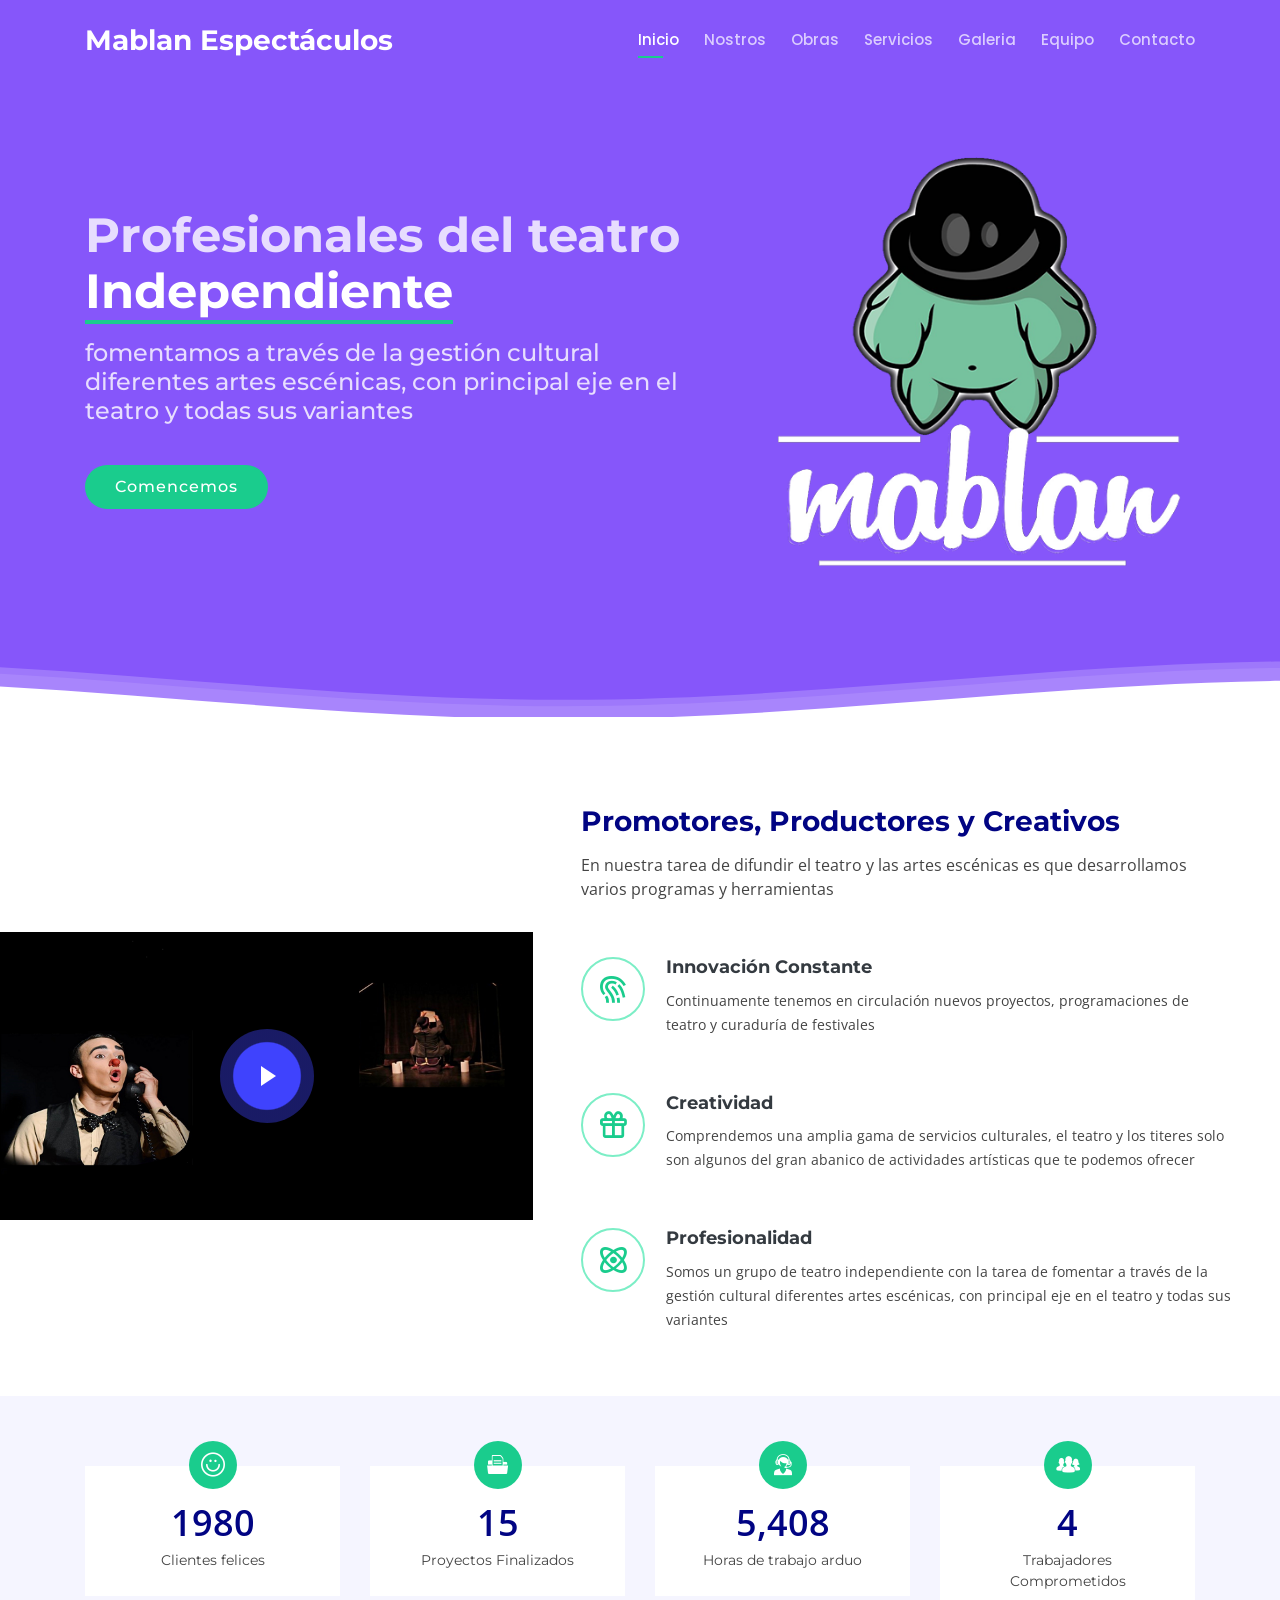
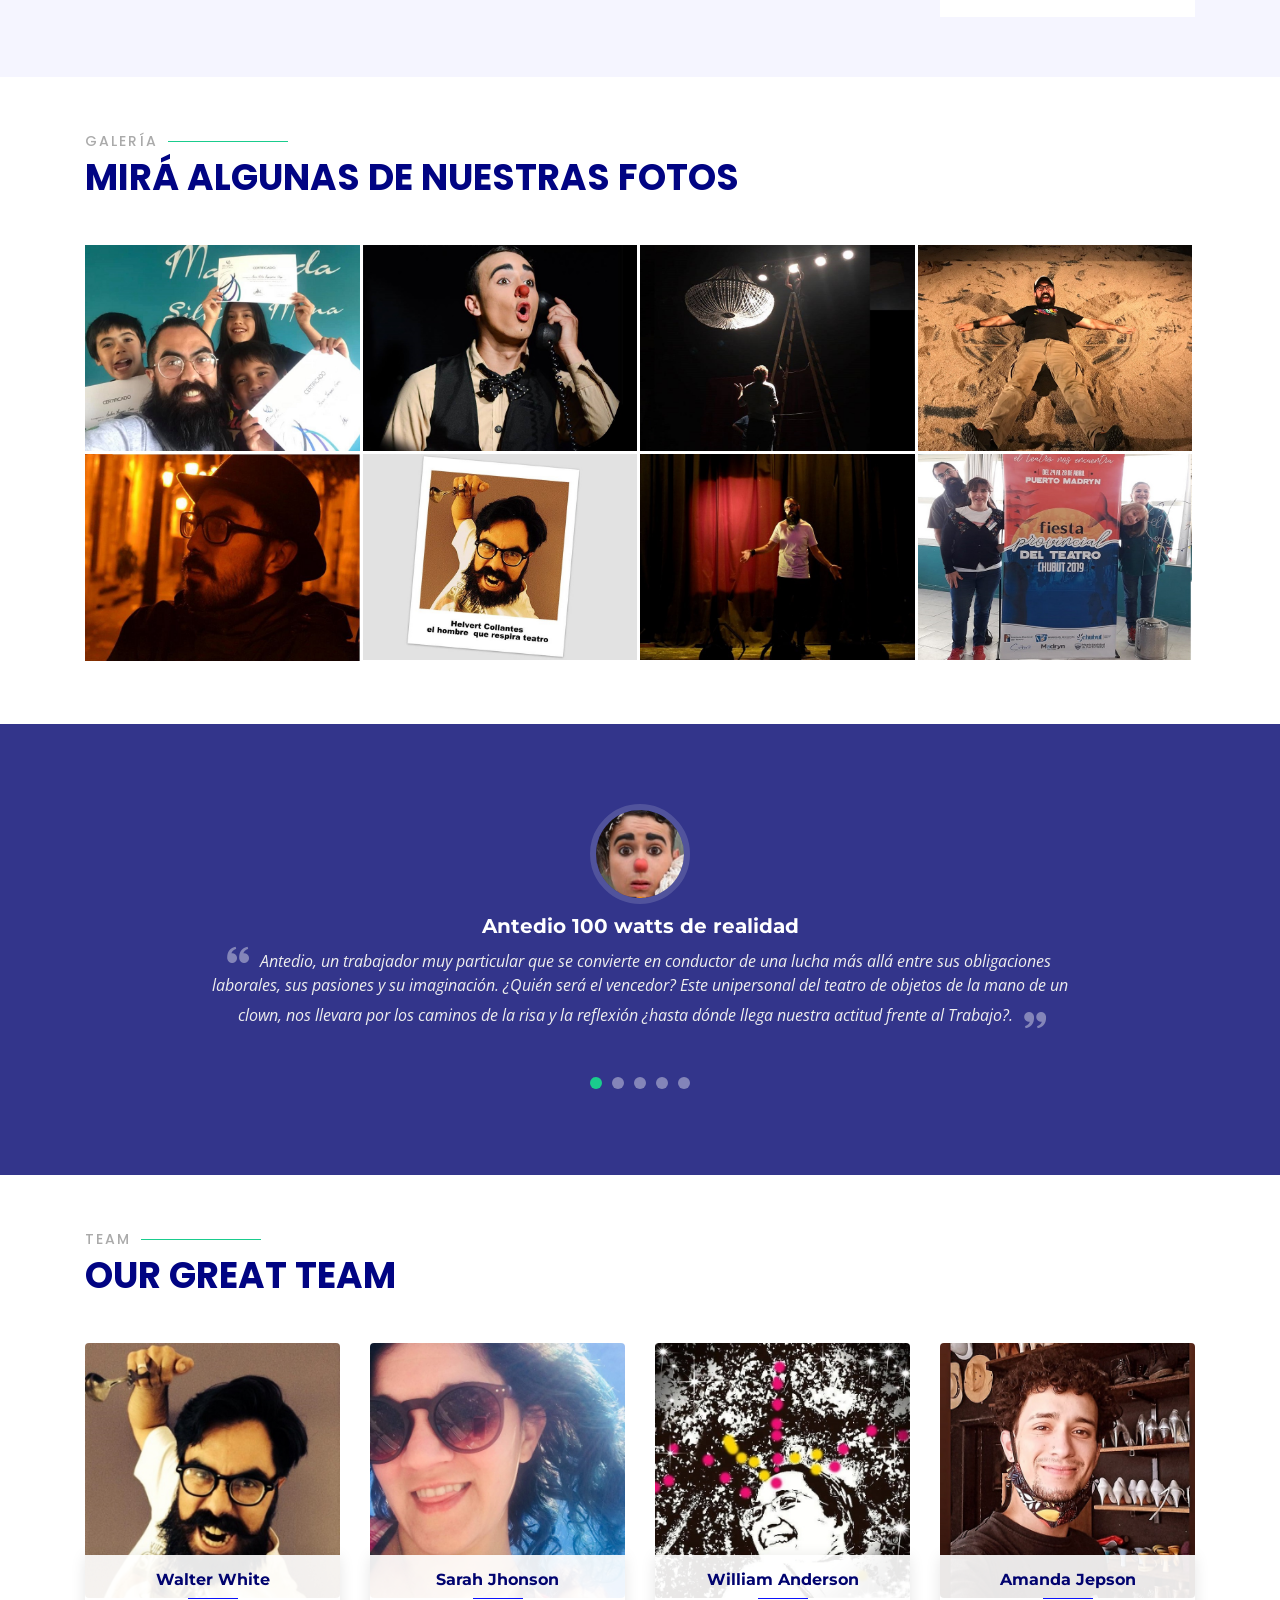
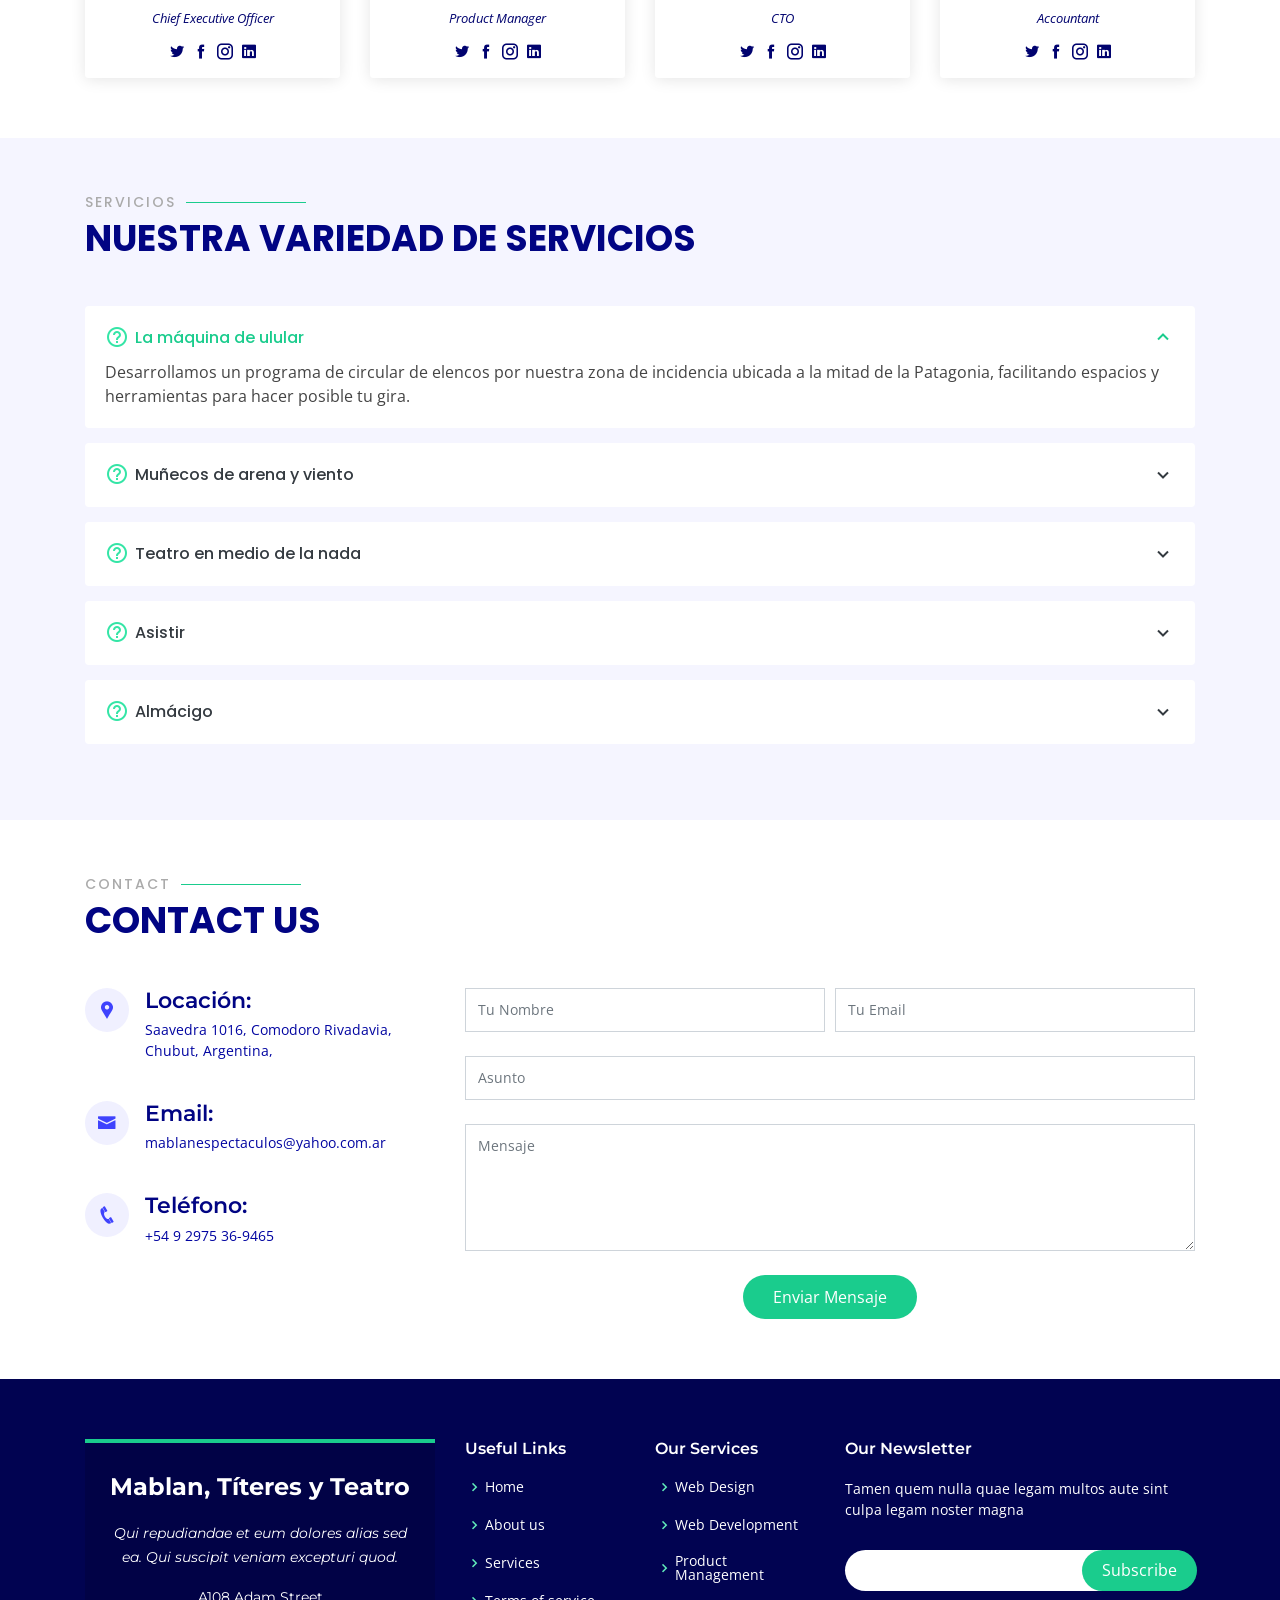
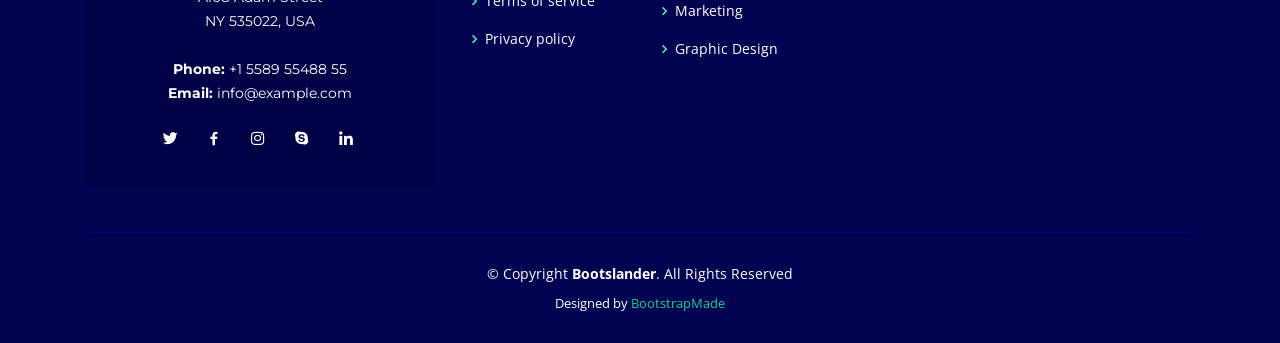
==== commit 2ab4966c: "cambios en secciones" ====
--- a/index.html
+++ b/index.html
@@ -52,10 +52,11 @@
                 <ul>
                     <li class="active"><a href="index.html">Inicio</a></li>
                     <li><a href="#about">Nostros</a></li>
+                    <li><a href="#obras">Obras</a></li>
+                    <li><a href="#servicios">Servicios</a></li>
                     <li><a href="#gallery">Galeria</a></li>
-                    <li><a href="#obras">Obras</a></li>
                     <li><a href="#team">Equipo</a></li>
-                    <li><a href="#contact">Contact</a></li>
+                    <li><a href="#contact">Contacto</a></li>
 
                 </ul>
             </nav>
@@ -189,95 +190,7 @@
         </section>
         <!-- End Counts Section -->
 
-        <!-- ======= Details Section ======= -->
-        <section id="details" class="details">
-            <div class="container">
-
-                <div class="row content">
-                    <div class="col-md-4" data-aos="fade-right">
-                        <img src="assets/img/details-1.png" class="img-fluid" alt="">
-                    </div>
-                    <div class="col-md-8 pt-4" data-aos="fade-up">
-                        <h3>Voluptatem dignissimos provident quasi corporis voluptates sit assumenda.</h3>
-                        <p class="font-italic">
-                            Lorem ipsum dolor sit amet, consectetur adipiscing elit, sed do eiusmod tempor incididunt ut labore et dolore magna aliqua.
-                        </p>
-                        <ul>
-                            <li><i class="icofont-check"></i> Ullamco laboris nisi ut aliquip ex ea commodo consequat.</li>
-                            <li><i class="icofont-check"></i> Duis aute irure dolor in reprehenderit in voluptate velit.</li>
-                            <li><i class="icofont-check"></i> Iure at voluptas aspernatur dignissimos doloribus repudiandae.</li>
-                            <li><i class="icofont-check"></i> Est ipsa assumenda id facilis nesciunt placeat sed doloribus praesentium.</li>
-                        </ul>
-                        <p>
-                            Voluptas nisi in quia excepturi nihil voluptas nam et ut. Expedita omnis eum consequatur non. Sed in asperiores aut repellendus. Error quisquam ab maiores. Quibusdam sit in officia
-                        </p>
-                    </div>
-                </div>
-
-                <div class="row content">
-                    <div class="col-md-4 order-1 order-md-2" data-aos="fade-left">
-                        <img src="assets/img/details-2.png" class="img-fluid" alt="">
-                    </div>
-                    <div class="col-md-8 pt-5 order-2 order-md-1" data-aos="fade-up">
-                        <h3>Corporis temporibus maiores provident</h3>
-                        <p class="font-italic">
-                            Lorem ipsum dolor sit amet, consectetur adipiscing elit, sed do eiusmod tempor incididunt ut labore et dolore magna aliqua.
-                        </p>
-                        <p>
-                            Ullamco laboris nisi ut aliquip ex ea commodo consequat. Duis aute irure dolor in reprehenderit in voluptate velit esse cillum dolore eu fugiat nulla pariatur. Excepteur sint occaecat cupidatat non proident, sunt in culpa qui officia deserunt mollit anim
-                            id est laborum
-                        </p>
-                        <p>
-                            Inventore id enim dolor dicta qui et magni molestiae. Mollitia optio officia illum ut cupiditate eos autem. Soluta dolorum repellendus repellat amet autem rerum illum in. Quibusdam occaecati est nisi esse. Saepe aut dignissimos distinctio id enim.
-                        </p>
-                    </div>
-                </div>
-
-                <div class="row content">
-                    <div class="col-md-4" data-aos="fade-right">
-                        <img src="assets/img/details-3.png" class="img-fluid" alt="">
-                    </div>
-                    <div class="col-md-8 pt-5" data-aos="fade-up">
-                        <h3>Sunt consequatur ad ut est nulla consectetur reiciendis animi voluptas</h3>
-                        <p>Cupiditate placeat cupiditate placeat est ipsam culpa. Delectus quia minima quod. Sunt saepe odit aut quia voluptatem hic voluptas dolor doloremque.</p>
-                        <ul>
-                            <li><i class="icofont-check"></i> Ullamco laboris nisi ut aliquip ex ea commodo consequat.</li>
-                            <li><i class="icofont-check"></i> Duis aute irure dolor in reprehenderit in voluptate velit.</li>
-                            <li><i class="icofont-check"></i> Facilis ut et voluptatem aperiam. Autem soluta ad fugiat.</li>
-                        </ul>
-                        <p>
-                            Qui consequatur temporibus. Enim et corporis sit sunt harum praesentium suscipit ut voluptatem. Et nihil magni debitis consequatur est.
-                        </p>
-                        <p>
-                            Suscipit enim et. Ut optio esse quidem quam reiciendis esse odit excepturi. Vel dolores rerum soluta explicabo vel fugiat eum non.
-                        </p>
-                    </div>
-                </div>
-
-                <div class="row content">
-                    <div class="col-md-4 order-1 order-md-2" data-aos="fade-left">
-                        <img src="assets/img/details-4.png" class="img-fluid" alt="">
-                    </div>
-                    <div class="col-md-8 pt-5 order-2 order-md-1" data-aos="fade-up">
-                        <h3>Quas et necessitatibus eaque impedit ipsum animi consequatur incidunt in</h3>
-                        <p class="font-italic">
-                            Lorem ipsum dolor sit amet, consectetur adipiscing elit, sed do eiusmod tempor incididunt ut labore et dolore magna aliqua.
-                        </p>
-                        <p>
-                            Ullamco laboris nisi ut aliquip ex ea commodo consequat. Duis aute irure dolor in reprehenderit in voluptate velit esse cillum dolore eu fugiat nulla pariatur. Excepteur sint occaecat cupidatat non proident, sunt in culpa qui officia deserunt mollit anim
-                            id est laborum
-                        </p>
-                        <ul>
-                            <li><i class="icofont-check"></i> Et praesentium laboriosam architecto nam .</li>
-                            <li><i class="icofont-check"></i> Eius et voluptate. Enim earum tempore aliquid. Nobis et sunt consequatur. Aut repellat in numquam velit quo dignissimos et.</li>
-                            <li><i class="icofont-check"></i> Facilis ut et voluptatem aperiam. Autem soluta ad fugiat.</li>
-                        </ul>
-                    </div>
-                </div>
-
-            </div>
-        </section>
-        <!-- End Details Section -->
+        
 
         <!-- ======= Gallery Section ======= -->
         <section id="gallery" class="gallery">
@@ -361,61 +274,68 @@
         <!-- End Gallery Section -->
 
         <!-- ======= Testimonials Section ======= -->
-        <section id="testimonials" class="testimonials">
+        <section id="obras" class="testimonials">
             <div class="container">
 
                 <div class="owl-carousel testimonials-carousel" data-aos="zoom-in">
 
                     <div class="testimonial-item">
                         <img src="assets/img/testimonials/testimonials-1.jpg" class="testimonial-img" alt="">
-                        <h3>Saul Goodman</h3>
-                        <h4>Ceo &amp; Founder</h4>
+                        <h3>Antedio 100 watts de realidad</h3>
+                       
                         <p>
-                            <i class="bx bxs-quote-alt-left quote-icon-left"></i> Proin iaculis purus consequat sem cure digni ssim donec porttitora entum suscipit rhoncus. Accusantium quam, ultricies eget id, aliquam eget nibh et. Maecen aliquam, risus
-                            at semper.
+                            <i class="bx bxs-quote-alt-left quote-icon-left"></i> 
+                            Antedio, un trabajador muy particular que se convierte en conductor de una lucha más allá entre sus obligaciones laborales, sus pasiones y su imaginación. ¿Quién será el vencedor? Este unipersonal del teatro de objetos de la mano de un clown, nos llevara por los caminos de la risa y la reflexión ¿hasta dónde llega nuestra actitud frente al
+Trabajo?.
+
                             <i class="bx bxs-quote-alt-right quote-icon-right"></i>
                         </p>
                     </div>
 
                     <div class="testimonial-item">
                         <img src="assets/img/testimonials/testimonials-2.jpg" class="testimonial-img" alt="">
-                        <h3>Sara Wilsson</h3>
-                        <h4>Designer</h4>
+                        <h3>Tomate</h3>
+                       
                         <p>
-                            <i class="bx bxs-quote-alt-left quote-icon-left"></i> Export tempor illum tamen malis malis eram quae irure esse labore quem cillum quid cillum eram malis quorum velit fore eram velit sunt aliqua noster fugiat irure amet legam
-                            anim culpa.
+                            <i class="bx bxs-quote-alt-left quote-icon-left"></i> 
+                            Felipe, un niño pequeño, se pregunta si lo que come es realmente lo mejor que puede comer. La vida le da la oportunidad de aprender que con un poco de esfuerzo y paciencia puede encontrar algo más allá.
+                            Entre canciones y nuevos amigos Felipe hace crecer en su pequeño jardín un gran tesoro
+                             <i class="bx bxs-quote-alt-right quote-icon-right"></i>
+                        </p>
+                    </div>
+
+                    <div class="testimonial-item">
+                        <img src="assets/img/testimonials/testimonials-3.jpg" class="testimonial-img" alt="">
+                        <h3>Padi, en el viaje a las diferencia </h3>
+                      
+                        <p>
+                            <i class="bx bxs-quote-alt-left quote-icon-left"></i> 
+                            Este amigable extraterrestre nos viene a visitar al planeta tierra y le han encomendado una particular misión que buscara resolver mientras conoce nuevos lugares y personas, pero se encontrará con el señor Igualino Cortado un hombre con una visión particular de la vida que le pondrá algunos obstáculos a Padi para continuar con su travesía.
+                            ¿Podrá Padi seguir adelante con su misión?
+                            
+                           
                             <i class="bx bxs-quote-alt-right quote-icon-right"></i>
                         </p>
                     </div>
 
                     <div class="testimonial-item">
-                        <img src="assets/img/testimonials/testimonials-3.jpg" class="testimonial-img" alt="">
-                        <h3>Jena Karlis</h3>
-                        <h4>Store Owner</h4>
+                        <img src="assets/img/testimonials/testimonials-4.jpg" class="testimonial-img" alt="">
+                        <h3>Soplador de Estrellas </h3>
+                      
                         <p>
-                            <i class="bx bxs-quote-alt-left quote-icon-left"></i> Enim nisi quem export duis labore cillum quae magna enim sint quorum nulla quem veniam duis minim tempor labore quem eram duis noster aute amet eram fore quis sint minim.
+                            <i class="bx bxs-quote-alt-left quote-icon-left"></i> 
+                            Maestro Bornolio, un atípico científico ha encontrado su propia manera de hacerlo. Para esto trabaja todas las noches, pero necesita quien lo ayude, es por eso que llega Cibelina, con un  punto de vista diferente y como su atípica nueva ayudanta. Porque para que los deseos se cumplan hay que ayudarlos un poquito.
                             <i class="bx bxs-quote-alt-right quote-icon-right"></i>
                         </p>
                     </div>
 
                     <div class="testimonial-item">
-                        <img src="assets/img/testimonials/testimonials-4.jpg" class="testimonial-img" alt="">
-                        <h3>Matt Brandon</h3>
-                        <h4>Freelancer</h4>
+                        <img src="assets/img/testimonials/testimonials-5.jpg" class="testimonial-img" alt="">
+                        <h3>Amarte </h3>
+                        
                         <p>
-                            <i class="bx bxs-quote-alt-left quote-icon-left"></i> Fugiat enim eram quae cillum dolore dolor amet nulla culpa multos export minim fugiat minim velit minim dolor enim duis veniam ipsum anim magna sunt elit fore quem dolore
-                            labore illum veniam.
-                            <i class="bx bxs-quote-alt-right quote-icon-right"></i>
-                        </p>
-                    </div>
-
-                    <div class="testimonial-item">
-                        <img src="assets/img/testimonials/testimonials-5.jpg" class="testimonial-img" alt="">
-                        <h3>John Larson</h3>
-                        <h4>Entrepreneur</h4>
-                        <p>
-                            <i class="bx bxs-quote-alt-left quote-icon-left"></i> Quis quorum aliqua sint quem legam fore sunt eram irure aliqua veniam tempor noster veniam enim culpa labore duis sunt culpa nulla illum cillum fugiat legam esse veniam
-                            culpa fore nisi cillum quid.
+                            <i class="bx bxs-quote-alt-left quote-icon-left"></i> 
+                            Un viaje a Marte, dos astronautas. ¿Qué podría salir mal?
                             <i class="bx bxs-quote-alt-right quote-icon-right"></i>
                         </p>
                     </div>
@@ -507,146 +427,60 @@
         </section>
         <!-- End Team Section -->
 
-        <!-- ======= Pricing Section ======= -->
-        <section id="pricing" class="pricing">
+ 
+
+        <!-- ======= F.A.Q Section ======= -->
+        <section id="servicios" class="faq section-bg">
             <div class="container">
 
                 <div class="section-title" data-aos="fade-up">
-                    <h2>Pricing</h2>
-                    <p>Check our Pricing</p>
-                </div>
-
-                <div class="row" data-aos="fade-left">
-
-                    <div class="col-lg-3 col-md-6">
-                        <div class="box" data-aos="zoom-in" data-aos-delay="100">
-                            <h3>Free</h3>
-                            <h4><sup>$</sup>0<span> / month</span></h4>
-                            <ul>
-                                <li>Aida dere</li>
-                                <li>Nec feugiat nisl</li>
-                                <li>Nulla at volutpat dola</li>
-                                <li class="na">Pharetra massa</li>
-                                <li class="na">Massa ultricies mi</li>
-                            </ul>
-                            <div class="btn-wrap">
-                                <a href="#" class="btn-buy">Buy Now</a>
-                            </div>
-                        </div>
-                    </div>
-
-                    <div class="col-lg-3 col-md-6 mt-4 mt-md-0">
-                        <div class="box featured" data-aos="zoom-in" data-aos-delay="200">
-                            <h3>Business</h3>
-                            <h4><sup>$</sup>19<span> / month</span></h4>
-                            <ul>
-                                <li>Aida dere</li>
-                                <li>Nec feugiat nisl</li>
-                                <li>Nulla at volutpat dola</li>
-                                <li>Pharetra massa</li>
-                                <li class="na">Massa ultricies mi</li>
-                            </ul>
-                            <div class="btn-wrap">
-                                <a href="#" class="btn-buy">Buy Now</a>
-                            </div>
-                        </div>
-                    </div>
-
-                    <div class="col-lg-3 col-md-6 mt-4 mt-lg-0">
-                        <div class="box" data-aos="zoom-in" data-aos-delay="300">
-                            <h3>Developer</h3>
-                            <h4><sup>$</sup>29<span> / month</span></h4>
-                            <ul>
-                                <li>Aida dere</li>
-                                <li>Nec feugiat nisl</li>
-                                <li>Nulla at volutpat dola</li>
-                                <li>Pharetra massa</li>
-                                <li>Massa ultricies mi</li>
-                            </ul>
-                            <div class="btn-wrap">
-                                <a href="#" class="btn-buy">Buy Now</a>
-                            </div>
-                        </div>
-                    </div>
-
-                    <div class="col-lg-3 col-md-6 mt-4 mt-lg-0">
-                        <div class="box" data-aos="zoom-in" data-aos-delay="400">
-                            <span class="advanced">Advanced</span>
-                            <h3>Ultimate</h3>
-                            <h4><sup>$</sup>49<span> / month</span></h4>
-                            <ul>
-                                <li>Aida dere</li>
-                                <li>Nec feugiat nisl</li>
-                                <li>Nulla at volutpat dola</li>
-                                <li>Pharetra massa</li>
-                                <li>Massa ultricies mi</li>
-                            </ul>
-                            <div class="btn-wrap">
-                                <a href="#" class="btn-buy">Buy Now</a>
-                            </div>
-                        </div>
-                    </div>
-
-                </div>
-
-            </div>
-        </section>
-        <!-- End Pricing Section -->
-
-        <!-- ======= F.A.Q Section ======= -->
-        <section id="faq" class="faq section-bg">
-            <div class="container">
-
-                <div class="section-title" data-aos="fade-up">
-                    <h2>F.A.Q</h2>
-                    <p>Frequently Asked Questions</p>
+                    <h2>Servicios</h2>
+                    <p>Nuestra variedad de Servicios</p>
                 </div>
 
                 <div class="faq-list">
                     <ul>
                         <li data-aos="fade-up">
-                            <i class="bx bx-help-circle icon-help"></i> <a data-toggle="collapse" class="collapse" href="#faq-list-1">Non consectetur a erat nam at lectus urna duis? <i class="bx bx-chevron-down icon-show"></i><i class="bx bx-chevron-up icon-close"></i></a>
+                            <i class="bx bx-help-circle icon-help"></i> <a data-toggle="collapse" class="collapse" href="#faq-list-1">La máquina de ulular <i class="bx bx-chevron-down icon-show"></i><i class="bx bx-chevron-up icon-close"></i></a>
                             <div id="faq-list-1" class="collapse show" data-parent=".faq-list">
                                 <p>
-                                    Feugiat pretium nibh ipsum consequat. Tempus iaculis urna id volutpat lacus laoreet non curabitur gravida. Venenatis lectus magna fringilla urna porttitor rhoncus dolor purus non.
+                                    Desarrollamos un programa de circular de elencos por nuestra zona de incidencia ubicada a la mitad de la Patagonia, facilitando espacios y herramientas para hacer posible tu gira.
                                 </p>
                             </div>
                         </li>
 
                         <li data-aos="fade-up" data-aos-delay="100">
-                            <i class="bx bx-help-circle icon-help"></i> <a data-toggle="collapse" href="#faq-list-2" class="collapsed">Feugiat scelerisque varius morbi enim nunc? <i class="bx bx-chevron-down icon-show"></i><i class="bx bx-chevron-up icon-close"></i></a>
+                            <i class="bx bx-help-circle icon-help"></i> <a data-toggle="collapse" href="#faq-list-2" class="collapsed">Muñecos de arena y viento  <i class="bx bx-chevron-down icon-show"></i><i class="bx bx-chevron-up icon-close"></i></a>
                             <div id="faq-list-2" class="collapse" data-parent=".faq-list">
                                 <p>
-                                    Dolor sit amet consectetur adipiscing elit pellentesque habitant morbi. Id interdum velit laoreet id donec ultrices. Fringilla phasellus faucibus scelerisque eleifend donec pretium. Est pellentesque elit ullamcorper dignissim. Mauris ultrices eros in
-                                    cursus turpis massa tincidunt dui.
+                                    Festival de teatro de objetos y títeres internacional que se desarrolla en enero de cada año, atentos a la convocatoria !!!
                                 </p>
                             </div>
                         </li>
 
                         <li data-aos="fade-up" data-aos-delay="200">
-                            <i class="bx bx-help-circle icon-help"></i> <a data-toggle="collapse" href="#faq-list-3" class="collapsed">Dolor sit amet consectetur adipiscing elit? <i class="bx bx-chevron-down icon-show"></i><i class="bx bx-chevron-up icon-close"></i></a>
+                            <i class="bx bx-help-circle icon-help"></i> <a data-toggle="collapse" href="#faq-list-3" class="collapsed">Teatro en medio de la nada <i class="bx bx-chevron-down icon-show"></i><i class="bx bx-chevron-up icon-close"></i></a>
                             <div id="faq-list-3" class="collapse" data-parent=".faq-list">
                                 <p>
-                                    Eleifend mi in nulla posuere sollicitudin aliquam ultrices sagittis orci. Faucibus pulvinar elementum integer enim. Sem nulla pharetra diam sit amet nisl suscipit. Rutrum tellus pellentesque eu tincidunt. Lectus urna duis convallis convallis tellus. Urna
-                                    molestie at elementum eu facilisis sed odio morbi quis
+                                    Festival Patagónico de teatro que se desarrolla la segunda mitad de cada año, atentos a la convocatoria !!!!
                                 </p>
                             </div>
                         </li>
 
                         <li data-aos="fade-up" data-aos-delay="300">
-                            <i class="bx bx-help-circle icon-help"></i> <a data-toggle="collapse" href="#faq-list-4" class="collapsed">Tempus quam pellentesque nec nam aliquam sem et tortor consequat? <i class="bx bx-chevron-down icon-show"></i><i class="bx bx-chevron-up icon-close"></i></a>
+                            <i class="bx bx-help-circle icon-help"></i> <a data-toggle="collapse" href="#faq-list-4" class="collapsed">Asistir <i class="bx bx-chevron-down icon-show"></i><i class="bx bx-chevron-up icon-close"></i></a>
                             <div id="faq-list-4" class="collapse" data-parent=".faq-list">
                                 <p>
-                                    Molestie a iaculis at erat pellentesque adipiscing commodo. Dignissim suspendisse in est ante in. Nunc vel risus commodo viverra maecenas accumsan. Sit amet nisl suscipit adipiscing bibendum est. Purus gravida quis blandit turpis cursus in.
+                                    Es nuestro proyector para acompañar a otras producciones, desde la dirección, la producción y la escenotecnia (diseño, realización,  montaje y operación).
                                 </p>
                             </div>
                         </li>
 
                         <li data-aos="fade-up" data-aos-delay="400">
-                            <i class="bx bx-help-circle icon-help"></i> <a data-toggle="collapse" href="#faq-list-5" class="collapsed">Tortor vitae purus faucibus ornare. Varius vel pharetra vel turpis nunc eget lorem dolor? <i class="bx bx-chevron-down icon-show"></i><i class="bx bx-chevron-up icon-close"></i></a>
+                            <i class="bx bx-help-circle icon-help"></i> <a data-toggle="collapse" href="#faq-list-5" class="collapsed">Almácigo <i class="bx bx-chevron-down icon-show"></i><i class="bx bx-chevron-up icon-close"></i></a>
                             <div id="faq-list-5" class="collapse" data-parent=".faq-list">
                                 <p>
-                                    Laoreet sit amet cursus sit amet dictum sit amet justo. Mauris vitae ultricies leo integer malesuada nunc vel. Tincidunt eget nullam non nisi est sit amet. Turpis nunc eget lorem dolor sed. Ut venenatis tellus in metus vulputate eu scelerisque.
+                                    Tenemos proyectos de formación, experimentación, talleres, seminarios para el desarrollo de las artes escenicas y el teatro, cultivando de esta manera los recursos necesarios para poder crecer en este lenguaje 
                                 </p>
                             </div>
                         </li>
@@ -673,20 +507,20 @@
                         <div class="info">
                             <div class="address">
                                 <i class="icofont-google-map"></i>
-                                <h4>Location:</h4>
-                                <p>A108 Adam Street, New York, NY 535022</p>
+                                <h4>Locación:</h4>
+                                <p>Saavedra 1016, Comodoro Rivadavia, Chubut, Argentina, </p>
                             </div>
 
                             <div class="email">
                                 <i class="icofont-envelope"></i>
                                 <h4>Email:</h4>
-                                <p>info@example.com</p>
+                                <p>mablanespectaculos@yahoo.com.ar</p>
                             </div>
 
                             <div class="phone">
                                 <i class="icofont-phone"></i>
-                                <h4>Call:</h4>
-                                <p>+1 5589 55488 55s</p>
+                                <h4>Teléfono:</h4>
+                                <p>+54 9 2975 36-9465</p>
                             </div>
 
                         </div>
@@ -698,28 +532,28 @@
                         <form action="forms/contact.php" method="post" role="form" class="php-email-form">
                             <div class="form-row">
                                 <div class="col-md-6 form-group">
-                                    <input type="text" name="name" class="form-control" id="name" placeholder="Your Name" data-rule="minlen:4" data-msg="Please enter at least 4 chars" />
+                                    <input type="text" name="name" class="form-control" id="name" placeholder="Tu Nombre" data-rule="minlen:4" data-msg="Please enter at least 4 chars" />
                                     <div class="validate"></div>
                                 </div>
                                 <div class="col-md-6 form-group">
-                                    <input type="email" class="form-control" name="email" id="email" placeholder="Your Email" data-rule="email" data-msg="Please enter a valid email" />
+                                    <input type="email" class="form-control" name="email" id="email" placeholder="Tu Email" data-rule="email" data-msg="Please enter a valid email" />
                                     <div class="validate"></div>
                                 </div>
                             </div>
                             <div class="form-group">
-                                <input type="text" class="form-control" name="subject" id="subject" placeholder="Subject" data-rule="minlen:4" data-msg="Please enter at least 8 chars of subject" />
+                                <input type="text" class="form-control" name="subject" id="subject" placeholder="Asunto" data-rule="minlen:4" data-msg="Please enter at least 8 chars of subject" />
                                 <div class="validate"></div>
                             </div>
                             <div class="form-group">
-                                <textarea class="form-control" name="message" rows="5" data-rule="required" data-msg="Please write something for us" placeholder="Message"></textarea>
+                                <textarea class="form-control" name="message" rows="5" data-rule="required" data-msg="Please write something for us" placeholder="Mensaje"></textarea>
                                 <div class="validate"></div>
                             </div>
                             <div class="mb-3">
-                                <div class="loading">Loading</div>
+                                <div class="loading">Cargando</div>
                                 <div class="error-message"></div>
-                                <div class="sent-message">Your message has been sent. Thank you!</div>
-                            </div>
-                            <div class="text-center"><button type="submit">Send Message</button></div>
+                                <div class="sent-message">Su mensaje fue enviado, Gracias !</div>
+                            </div>
+                            <div class="text-center"><button type="submit">Enviar Mensaje</button></div>
                         </form>
 
                     </div>
@@ -741,7 +575,7 @@
 
                     <div class="col-lg-4 col-md-6">
                         <div class="footer-info">
-                            <h3>Bootslander</h3>
+                            <h3>Mablan, Títeres y Teatro</h3>
                             <p class="pb-3"><em>Qui repudiandae et eum dolores alias sed ea. Qui suscipit veniam excepturi quod.</em></p>
                             <p>
                                 A108 Adam Street <br> NY 535022, USA<br><br>
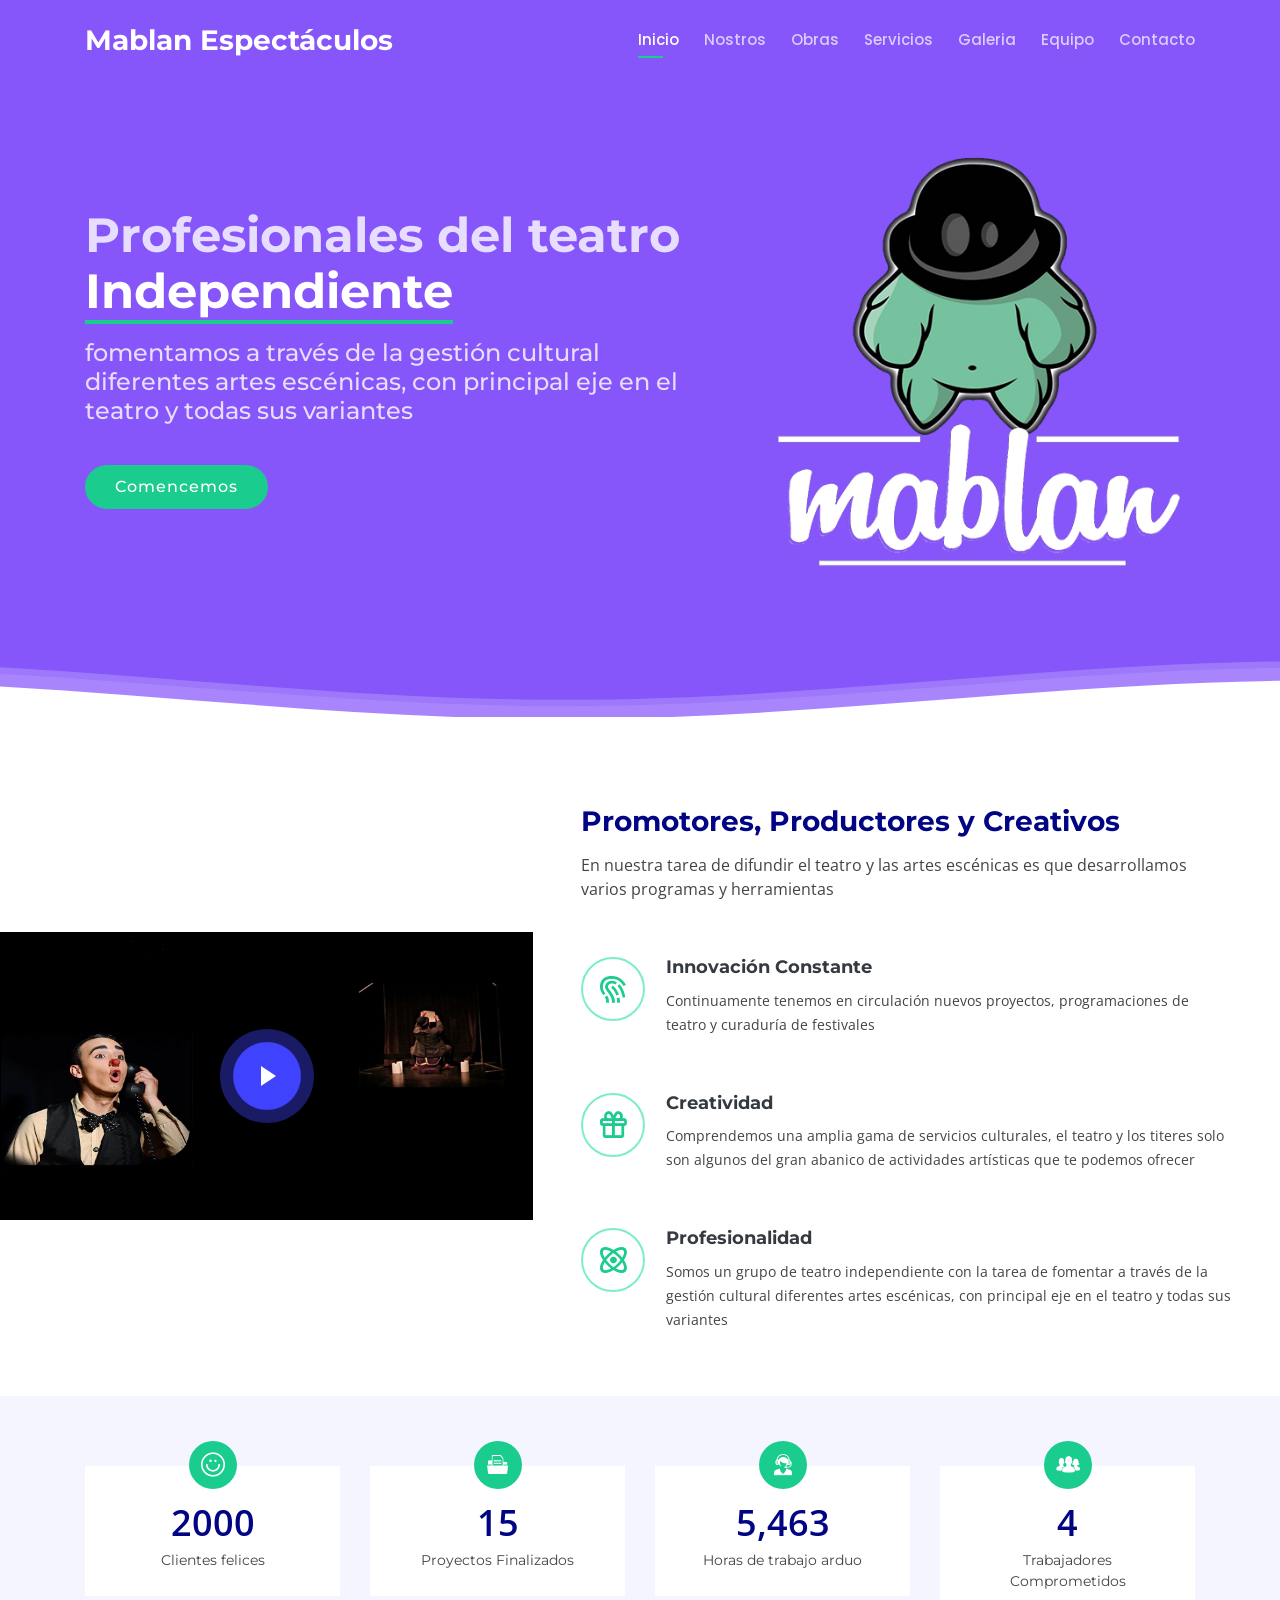
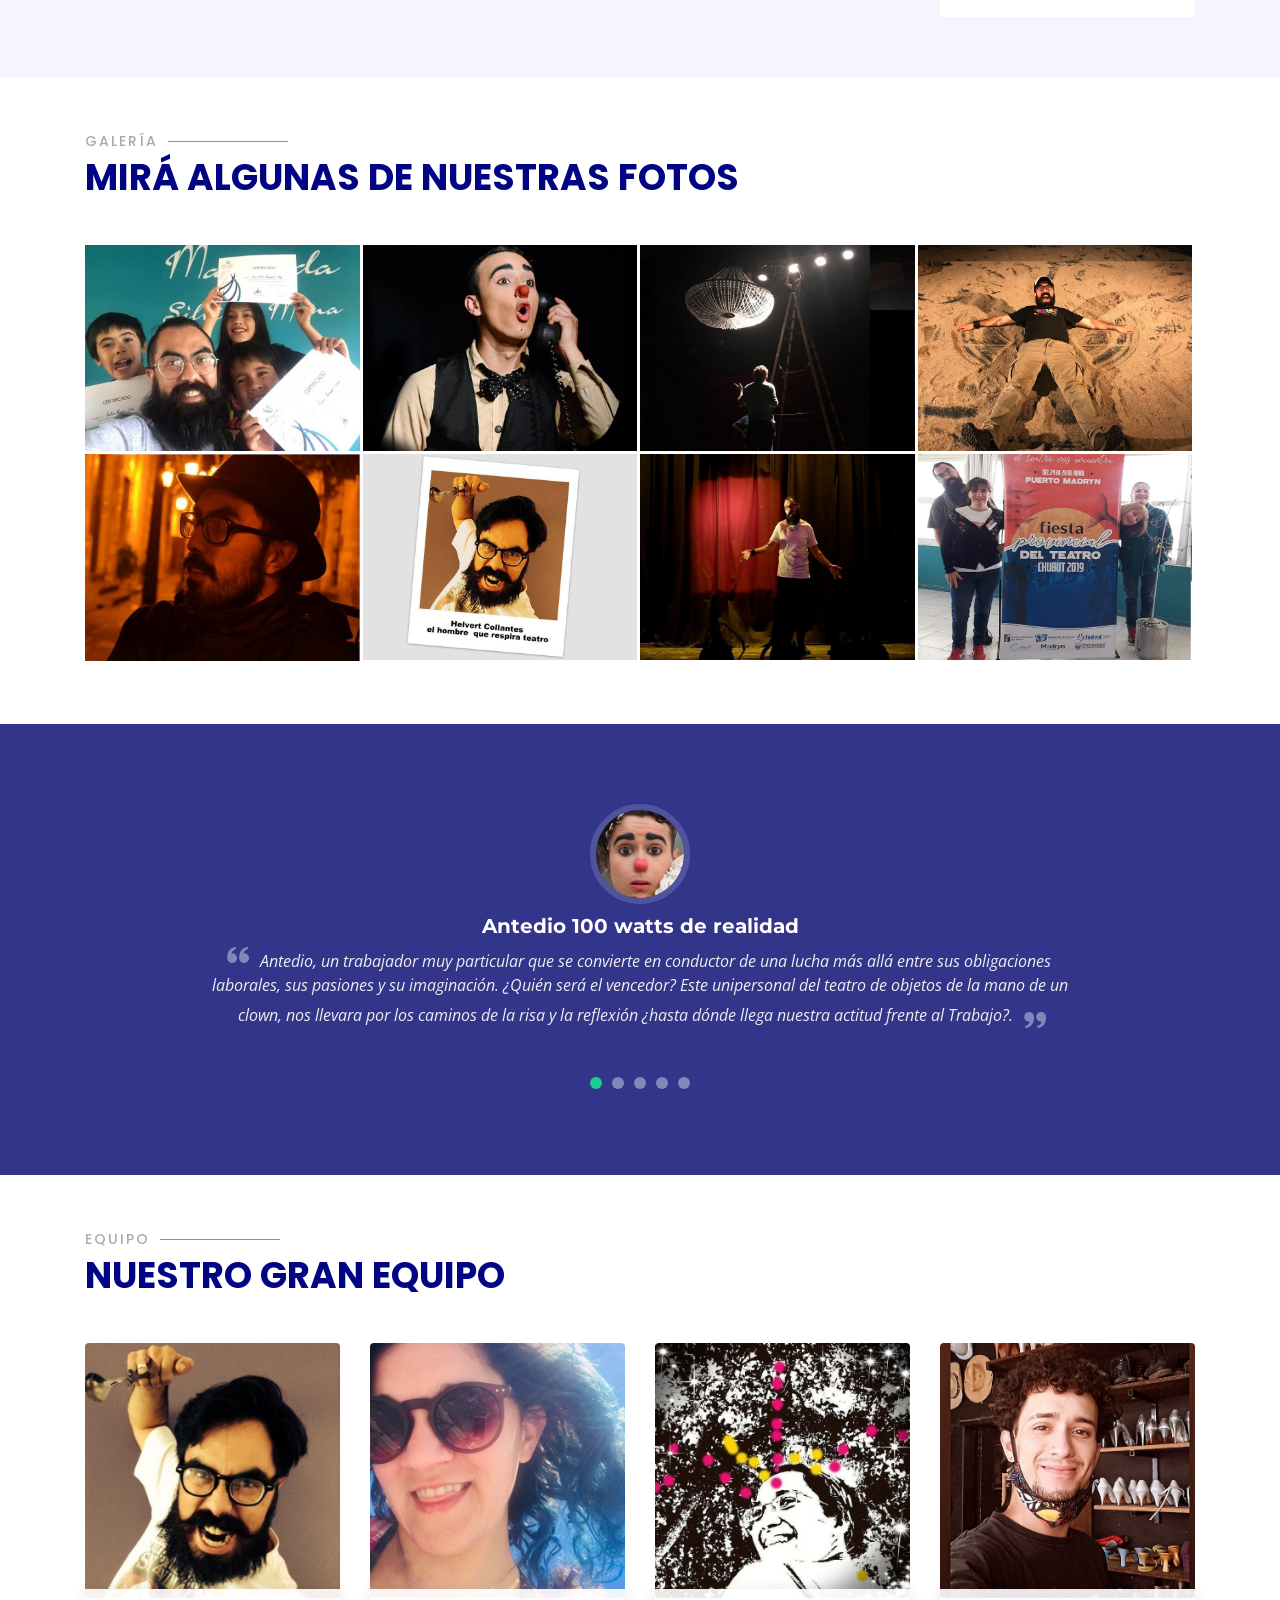
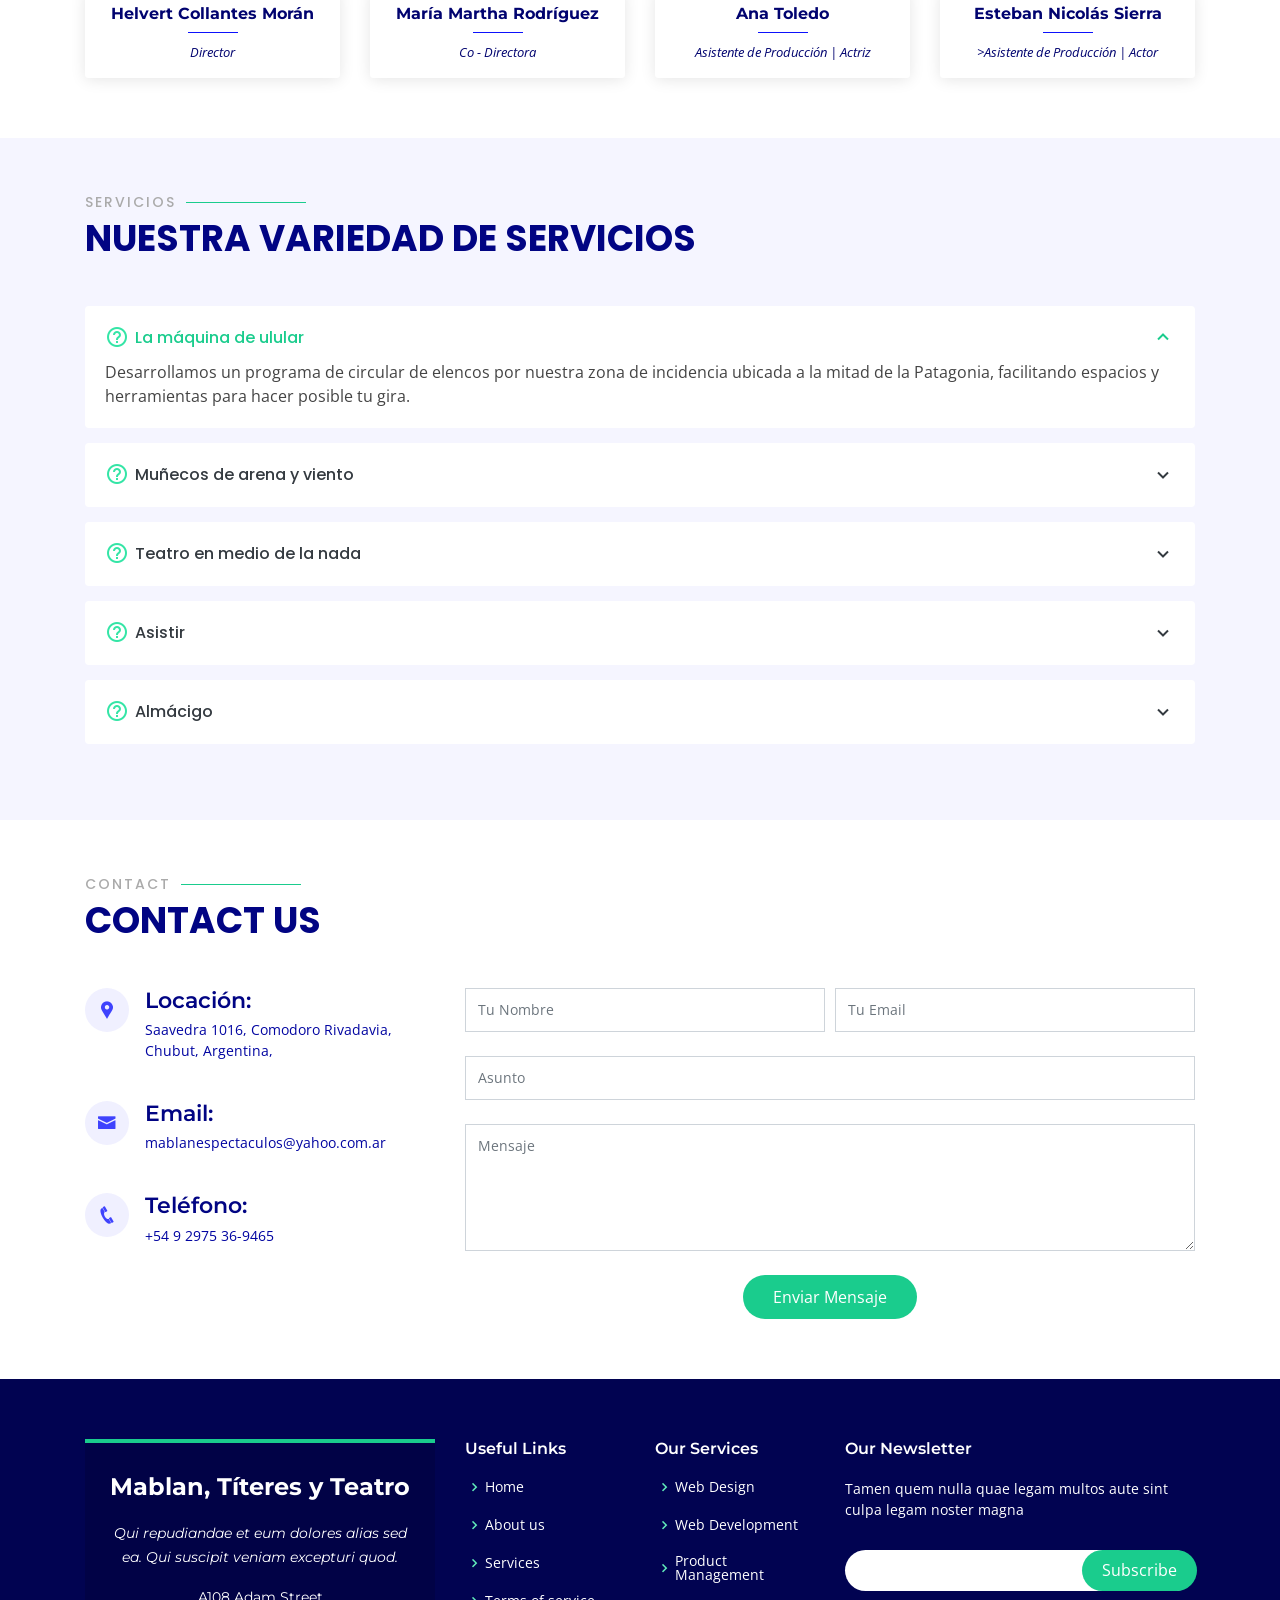
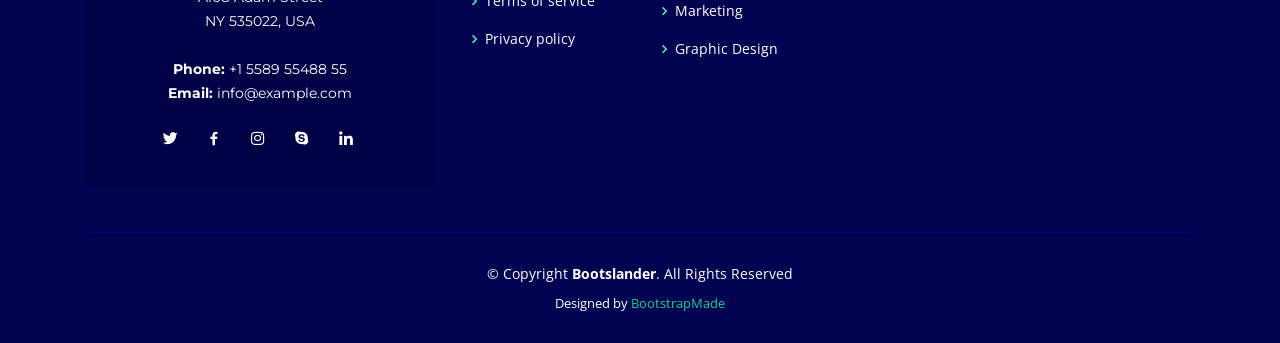
==== commit 52111b98: "Update index.html" ====
--- a/index.html
+++ b/index.html
@@ -351,8 +351,8 @@
             <div class="container">
 
                 <div class="section-title" data-aos="fade-up">
-                    <h2>Team</h2>
-                    <p>Our Great Team</p>
+                    <h2>Equipo</h2>
+                    <p>Nuestro Gran Equipo</p>
                 </div>
 
                 <div class="row" data-aos="fade-left">
@@ -361,14 +361,9 @@
                         <div class="member" data-aos="zoom-in" data-aos-delay="100">
                             <div class="pic"><img src="assets/img/team/team-1.jpg" class="img-fluid" alt=""></div>
                             <div class="member-info">
-                                <h4>Walter White</h4>
-                                <span>Chief Executive Officer</span>
-                                <div class="social">
-                                    <a href=""><i class="icofont-twitter"></i></a>
-                                    <a href=""><i class="icofont-facebook"></i></a>
-                                    <a href=""><i class="icofont-instagram"></i></a>
-                                    <a href=""><i class="icofont-linkedin"></i></a>
-                                </div>
+                                <h4>Helvert Collantes Morán </h4>
+                                <span>Director</span>
+                                
                             </div>
                         </div>
                     </div>
@@ -377,14 +372,9 @@
                         <div class="member" data-aos="zoom-in" data-aos-delay="200">
                             <div class="pic"><img src="assets/img/team/team-2.jpg" class="img-fluid" alt=""></div>
                             <div class="member-info">
-                                <h4>Sarah Jhonson</h4>
-                                <span>Product Manager</span>
-                                <div class="social">
-                                    <a href=""><i class="icofont-twitter"></i></a>
-                                    <a href=""><i class="icofont-facebook"></i></a>
-                                    <a href=""><i class="icofont-instagram"></i></a>
-                                    <a href=""><i class="icofont-linkedin"></i></a>
-                                </div>
+                                <h4>María Martha Rodríguez</h4>
+                                <span>Co - Directora</span>
+                               
                             </div>
                         </div>
                     </div>
@@ -393,14 +383,9 @@
                         <div class="member" data-aos="zoom-in" data-aos-delay="300">
                             <div class="pic"><img src="assets/img/team/team-3.jpg" class="img-fluid" alt=""></div>
                             <div class="member-info">
-                                <h4>William Anderson</h4>
-                                <span>CTO</span>
-                                <div class="social">
-                                    <a href=""><i class="icofont-twitter"></i></a>
-                                    <a href=""><i class="icofont-facebook"></i></a>
-                                    <a href=""><i class="icofont-instagram"></i></a>
-                                    <a href=""><i class="icofont-linkedin"></i></a>
-                                </div>
+                                <h4>Ana Toledo</h4>
+                                <span>Asistente de Producción | Actriz</span>
+                             
                             </div>
                         </div>
                     </div>
@@ -409,14 +394,9 @@
                         <div class="member" data-aos="zoom-in" data-aos-delay="400">
                             <div class="pic"><img src="assets/img/team/team-4.jpg" class="img-fluid" alt=""></div>
                             <div class="member-info">
-                                <h4>Amanda Jepson</h4>
-                                <span>Accountant</span>
-                                <div class="social">
-                                    <a href=""><i class="icofont-twitter"></i></a>
-                                    <a href=""><i class="icofont-facebook"></i></a>
-                                    <a href=""><i class="icofont-instagram"></i></a>
-                                    <a href=""><i class="icofont-linkedin"></i></a>
-                                </div>
+                                <h4>Esteban Nicolás Sierra</h4>
+                                <span>>Asistente de Producción | Actor</span>
+                            
                             </div>
                         </div>
                     </div>
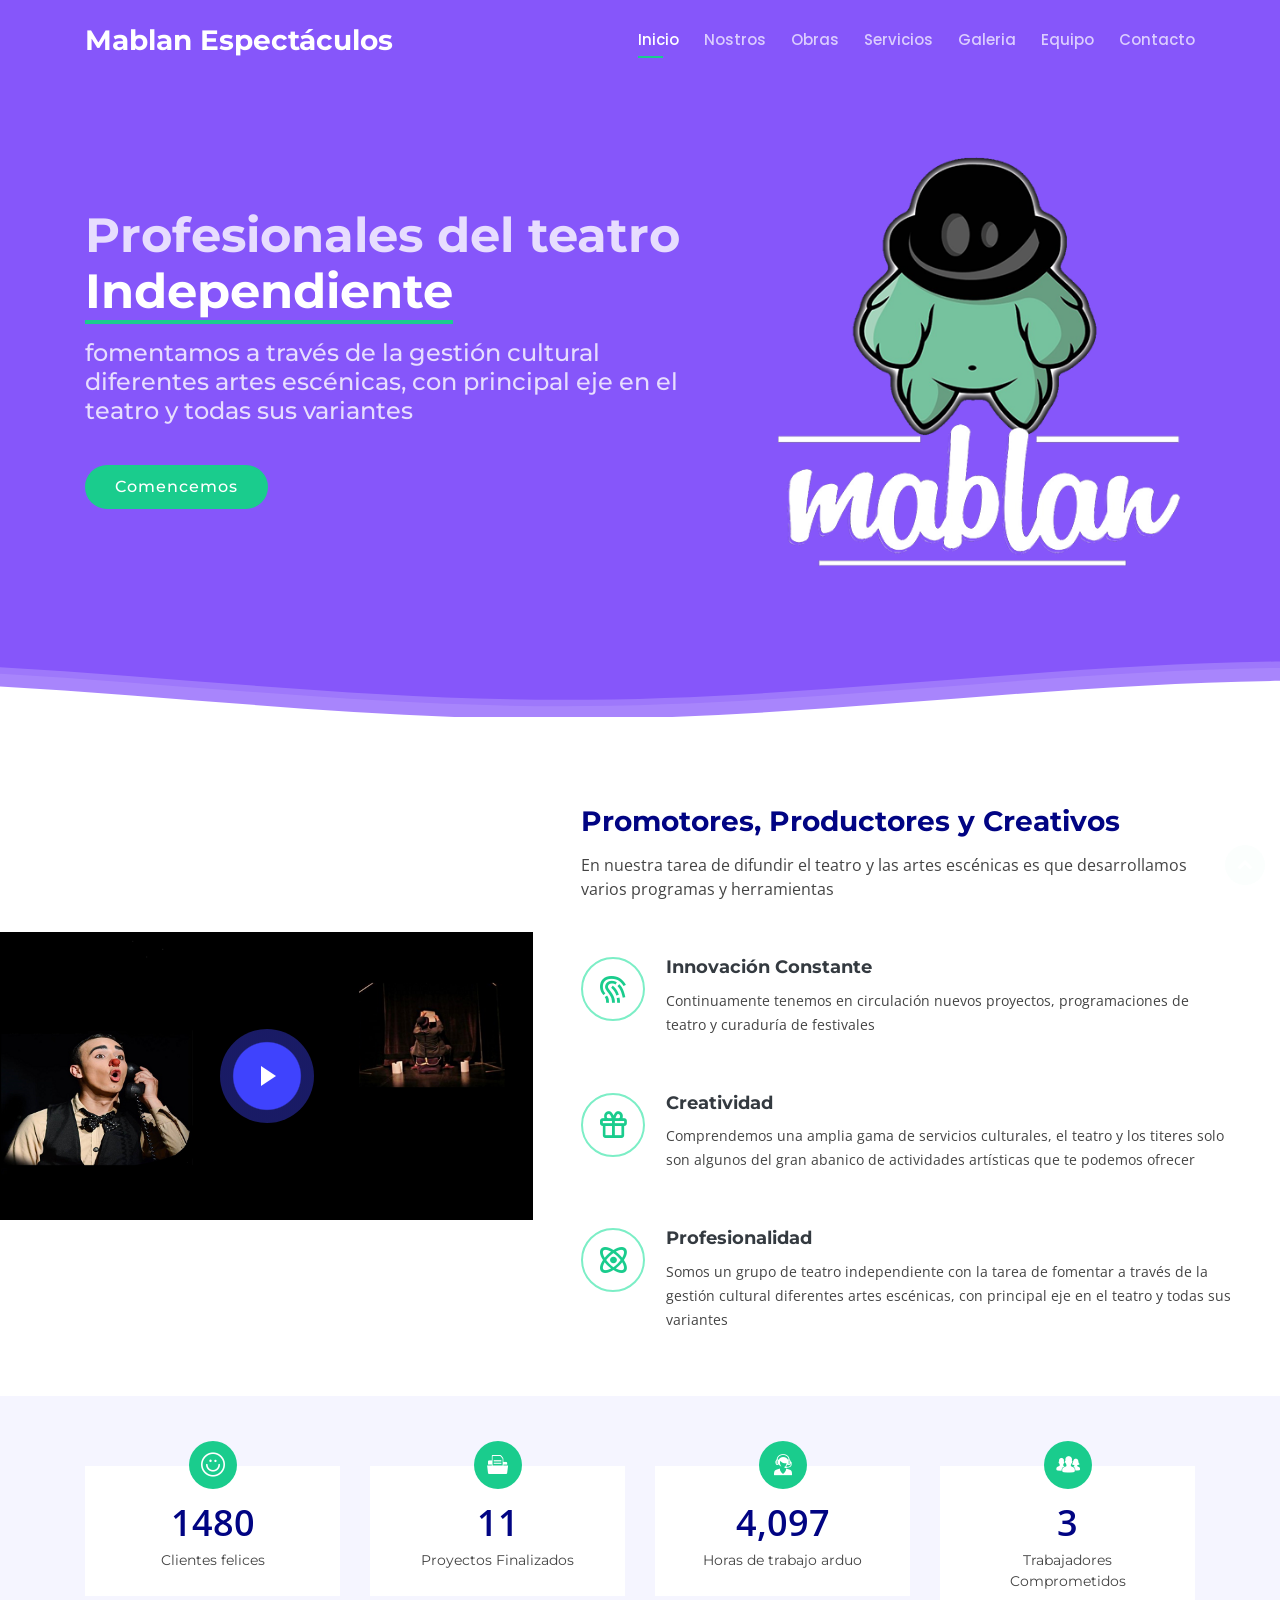
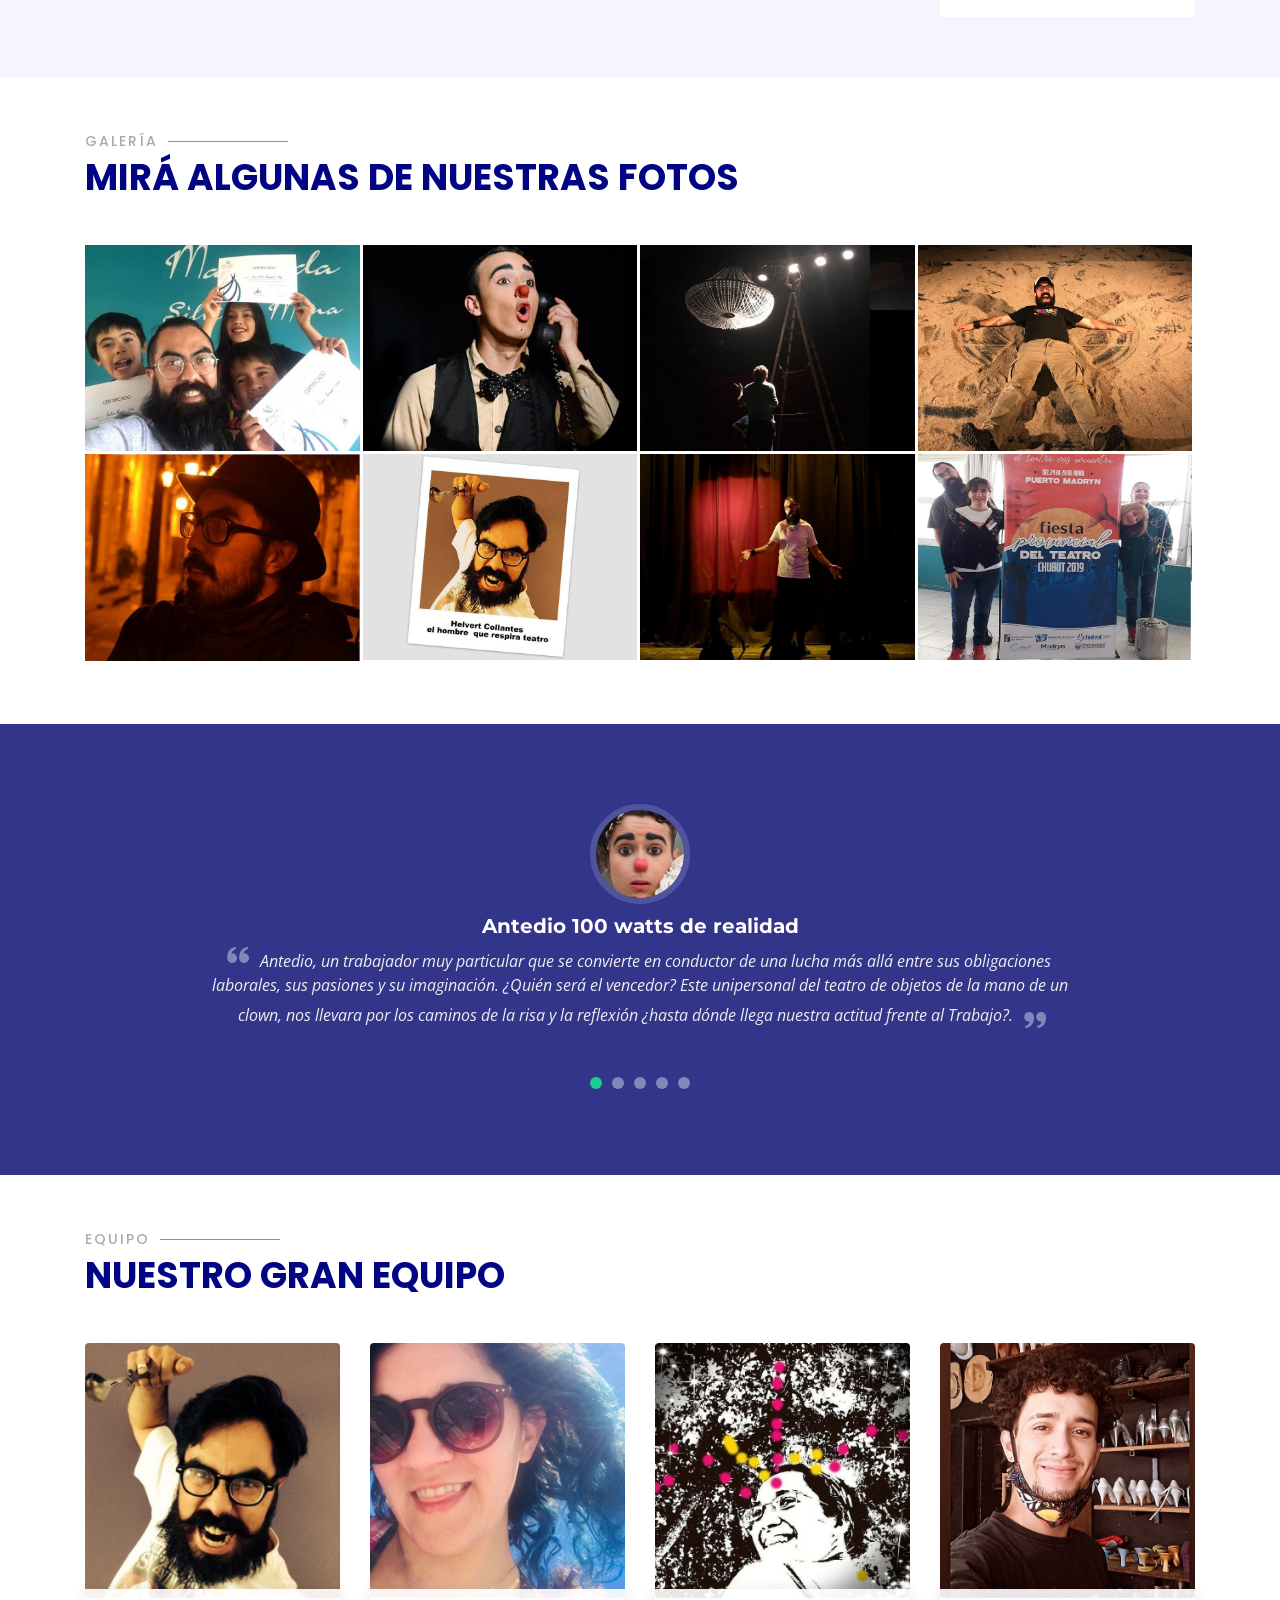
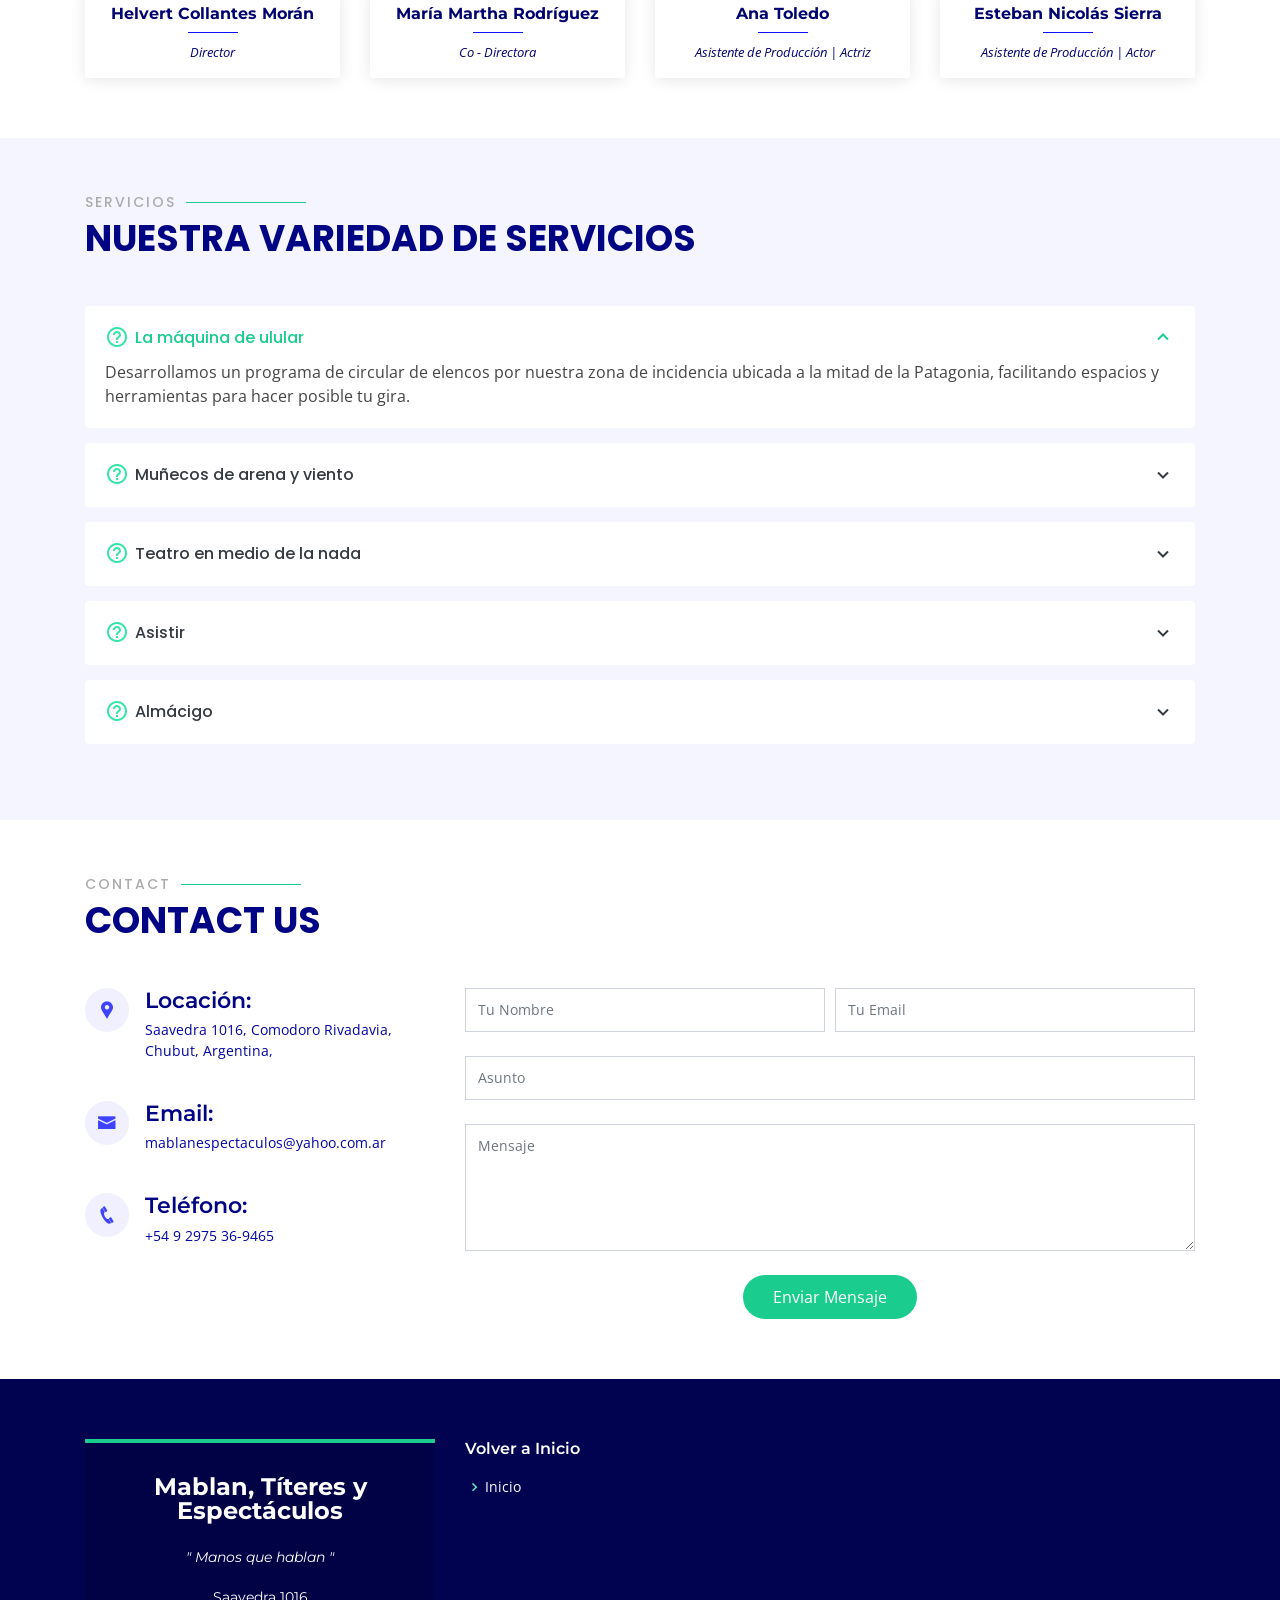
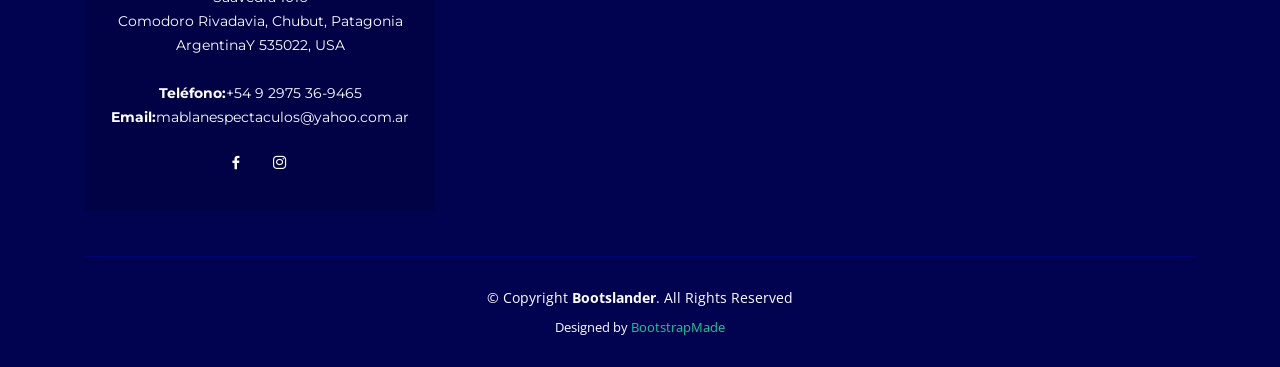
==== commit 7e85aaad: "Update index.html" ====
--- a/index.html
+++ b/index.html
@@ -395,7 +395,7 @@
                             <div class="pic"><img src="assets/img/team/team-4.jpg" class="img-fluid" alt=""></div>
                             <div class="member-info">
                                 <h4>Esteban Nicolás Sierra</h4>
-                                <span>>Asistente de Producción | Actor</span>
+                                <span>Asistente de Producción | Actor</span>
                             
                             </div>
                         </div>
@@ -555,53 +555,36 @@
 
                     <div class="col-lg-4 col-md-6">
                         <div class="footer-info">
-                            <h3>Mablan, Títeres y Teatro</h3>
-                            <p class="pb-3"><em>Qui repudiandae et eum dolores alias sed ea. Qui suscipit veniam excepturi quod.</em></p>
+                            <h3>Mablan, Títeres y Espectáculos</h3>
+                            <p class="pb-3"><em> " Manos que hablan " </em></p>
                             <p>
-                                A108 Adam Street <br> NY 535022, USA<br><br>
-                                <strong>Phone:</strong> +1 5589 55488 55<br>
-                                <strong>Email:</strong> info@example.com<br>
+                                Saavedra 1016 <br> Comodoro Rivadavia, Chubut, Patagonia ArgentinaY 535022, USA<br><br>
+                                <strong>Teléfono:</strong>+54 9 2975 36-9465<br>
+                                <strong>Email:</strong>mablanespectaculos@yahoo.com.ar<br>
                             </p>
                             <div class="social-links mt-3">
+                                <!-- <a href="#" class="google-plus"><i class="bx bxl-skype"></i></a>
                                 <a href="#" class="twitter"><i class="bx bxl-twitter"></i></a>
-                                <a href="#" class="facebook"><i class="bx bxl-facebook"></i></a>
-                                <a href="#" class="instagram"><i class="bx bxl-instagram"></i></a>
-                                <a href="#" class="google-plus"><i class="bx bxl-skype"></i></a>
                                 <a href="#" class="linkedin"><i class="bx bxl-linkedin"></i></a>
+                                 --> 
+                                 <a href="https://www.facebook.com/TiteresMablan/" class="facebook"><i class="bx bxl-facebook"></i></a>
+                                <a href="https://instagram.com/mablantiteres" class="instagram"><i class="bx bxl-instagram"></i></a>
+                              
+                               
                             </div>
                         </div>
                     </div>
 
                     <div class="col-lg-2 col-md-6 footer-links">
-                        <h4>Useful Links</h4>
+                        <h4>Volver a Inicio</h4>
                         <ul>
-                            <li><i class="bx bx-chevron-right"></i> <a href="#">Home</a></li>
-                            <li><i class="bx bx-chevron-right"></i> <a href="#">About us</a></li>
-                            <li><i class="bx bx-chevron-right"></i> <a href="#">Services</a></li>
-                            <li><i class="bx bx-chevron-right"></i> <a href="#">Terms of service</a></li>
-                            <li><i class="bx bx-chevron-right"></i> <a href="#">Privacy policy</a></li>
+                            <li><i class="bx bx-chevron-right"></i> <a href="#">Inicio</a></li>
+                            
                         </ul>
                     </div>
 
-                    <div class="col-lg-2 col-md-6 footer-links">
-                        <h4>Our Services</h4>
-                        <ul>
-                            <li><i class="bx bx-chevron-right"></i> <a href="#">Web Design</a></li>
-                            <li><i class="bx bx-chevron-right"></i> <a href="#">Web Development</a></li>
-                            <li><i class="bx bx-chevron-right"></i> <a href="#">Product Management</a></li>
-                            <li><i class="bx bx-chevron-right"></i> <a href="#">Marketing</a></li>
-                            <li><i class="bx bx-chevron-right"></i> <a href="#">Graphic Design</a></li>
-                        </ul>
-                    </div>
-
-                    <div class="col-lg-4 col-md-6 footer-newsletter">
-                        <h4>Our Newsletter</h4>
-                        <p>Tamen quem nulla quae legam multos aute sint culpa legam noster magna</p>
-                        <form action="" method="post">
-                            <input type="email" name="email"><input type="submit" value="Subscribe">
-                        </form>
-
-                    </div>
+                
+
 
                 </div>
             </div>
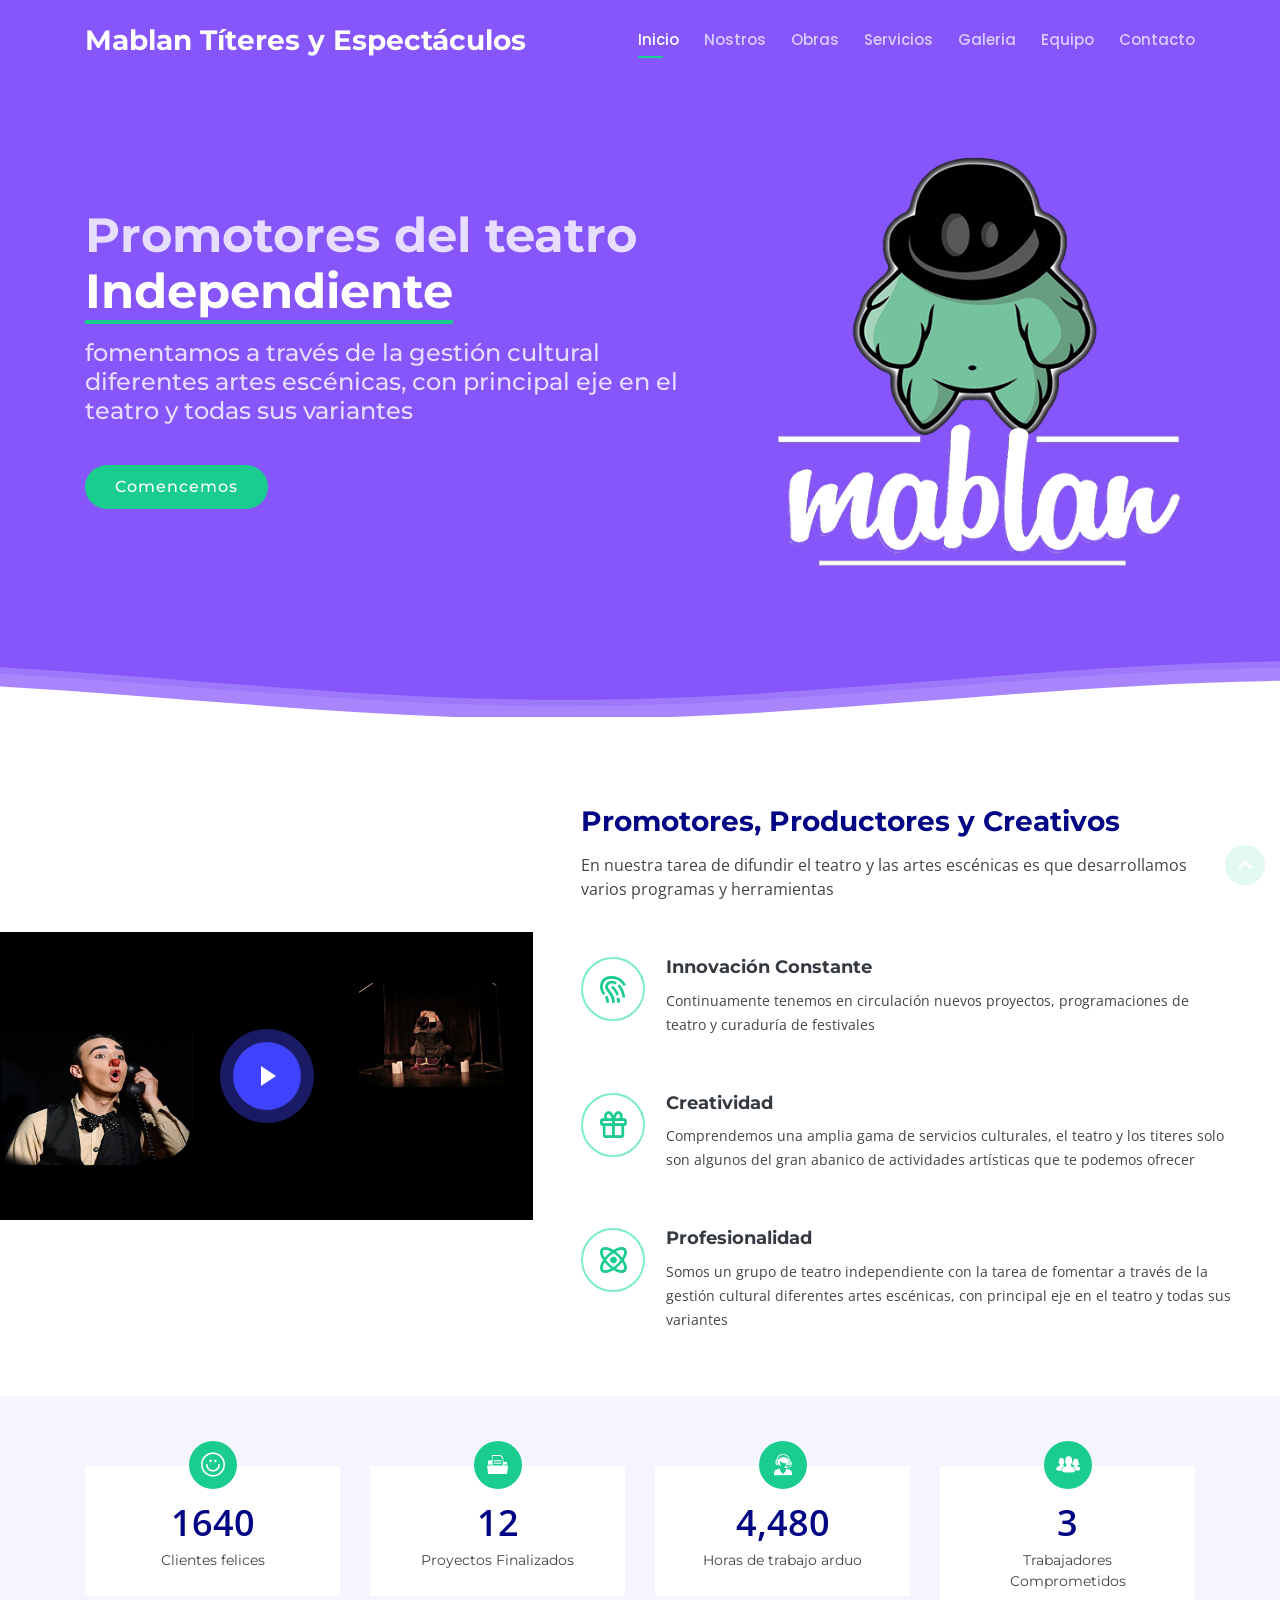
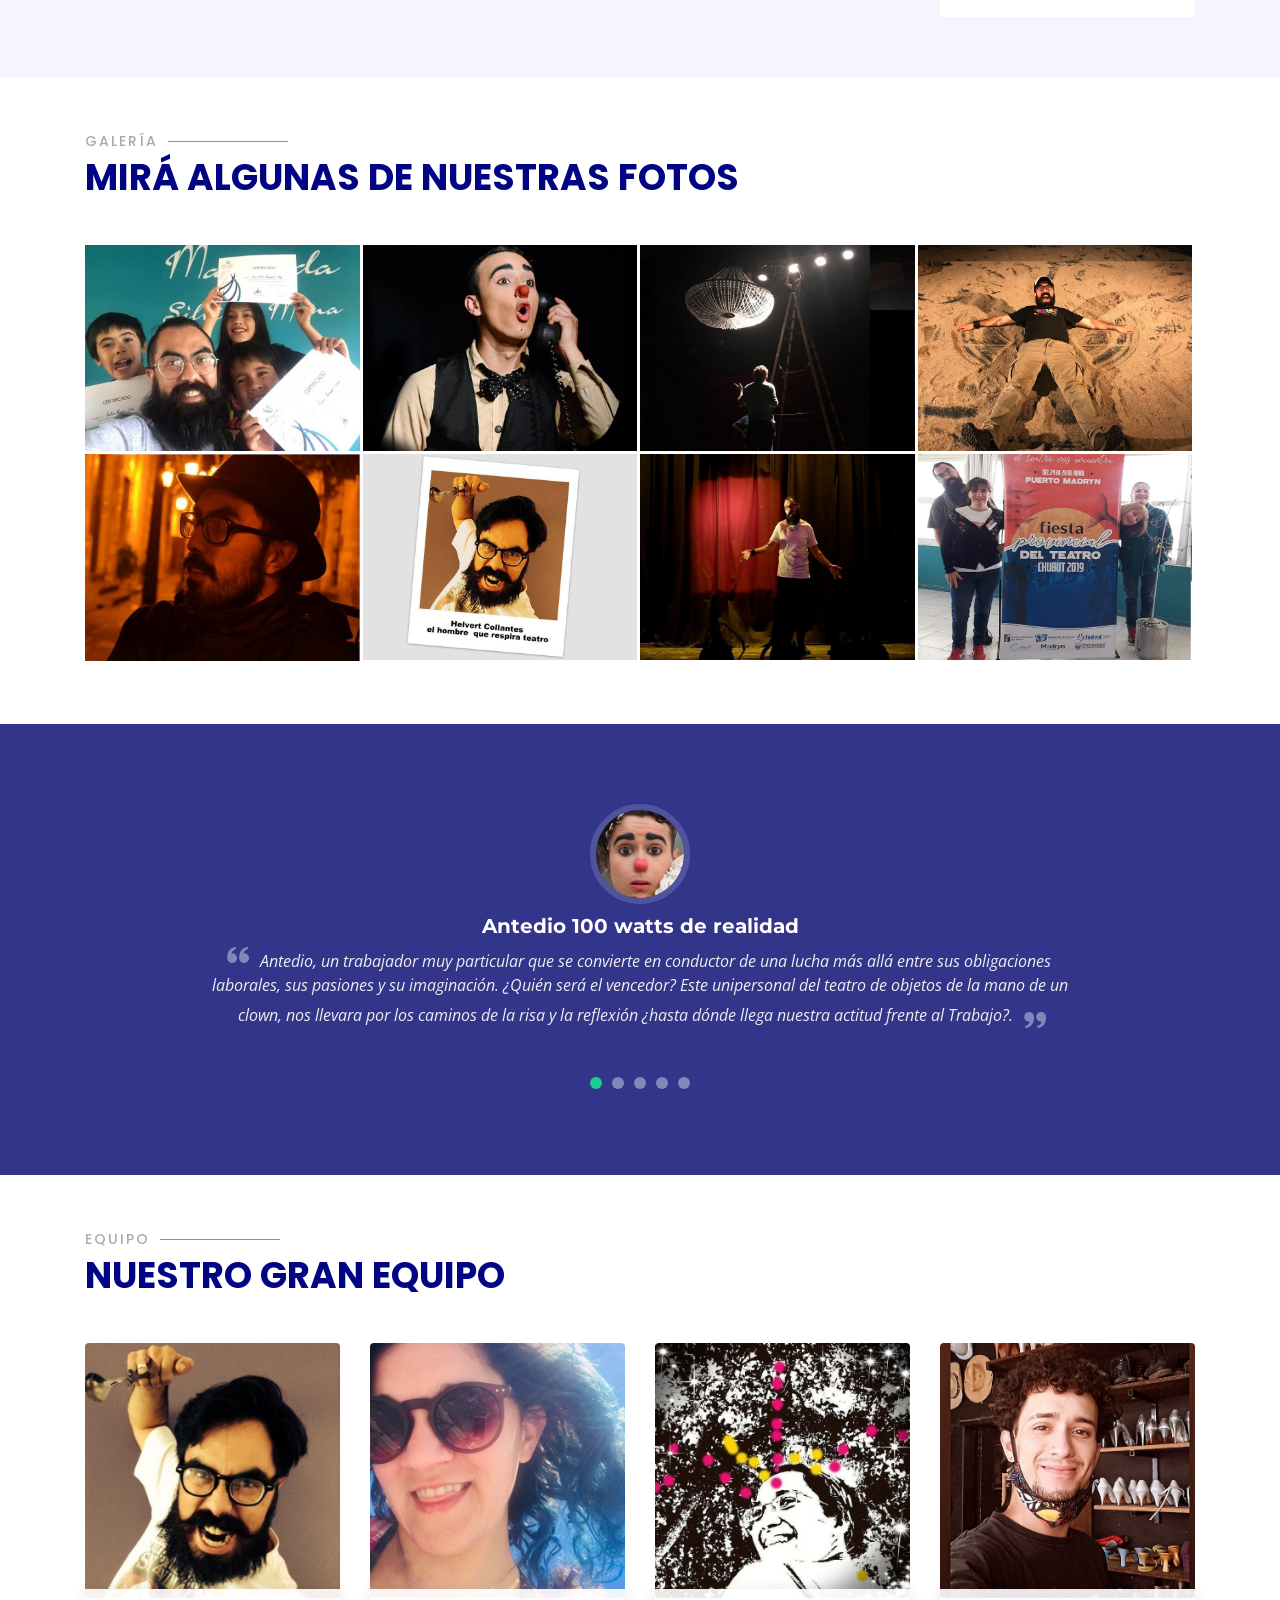
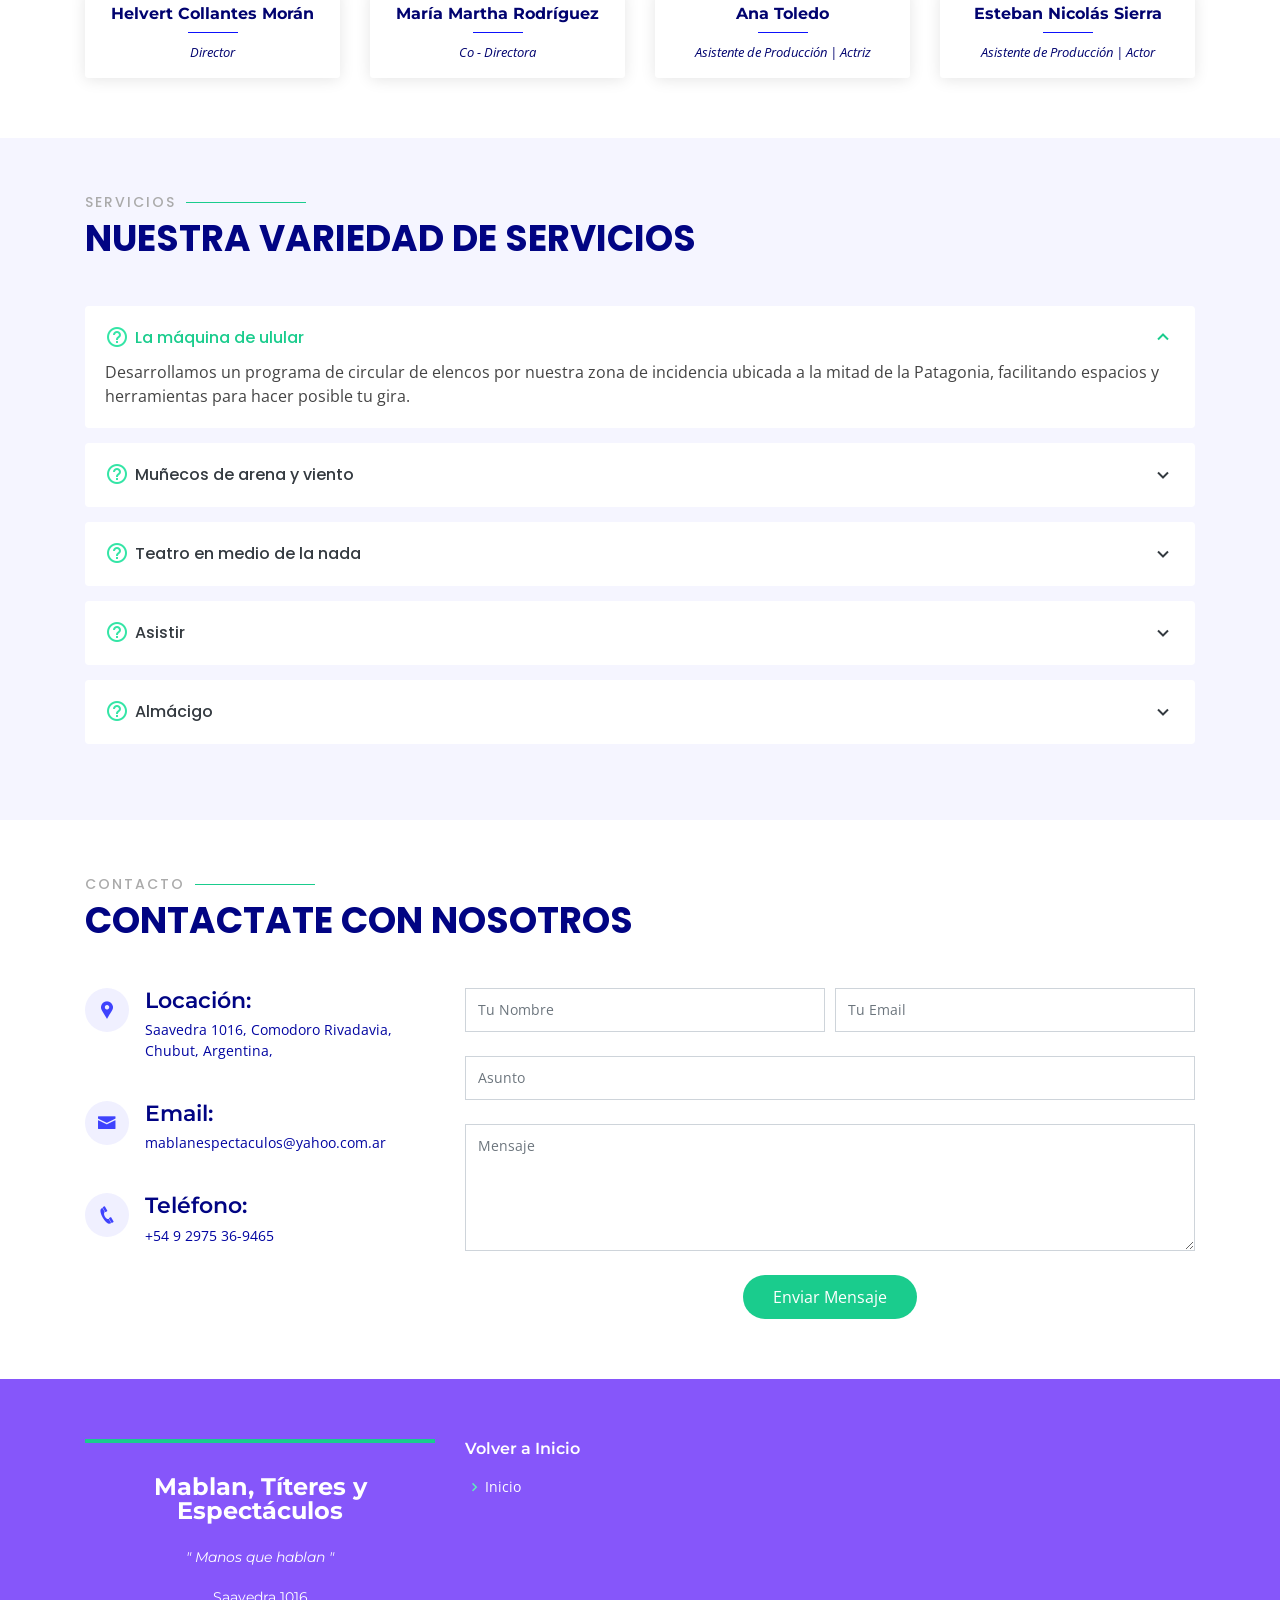
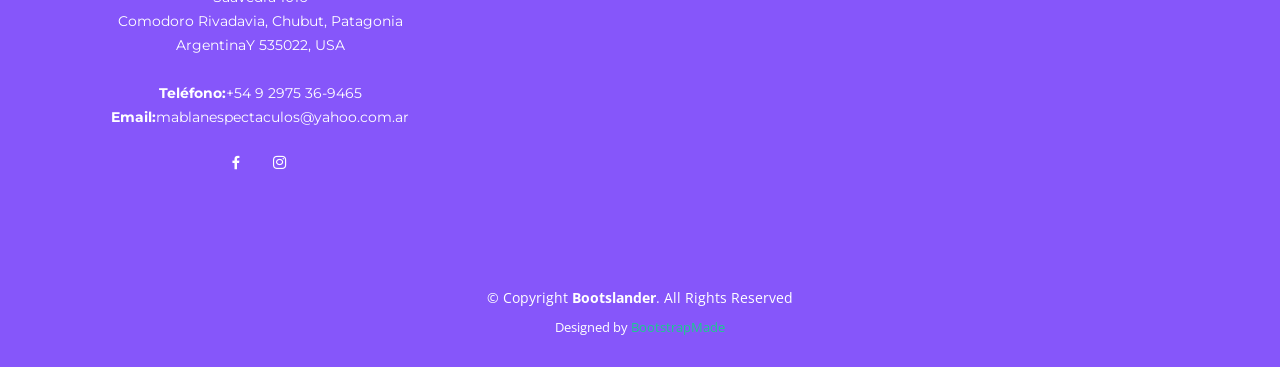
==== commit b02c28b8: "ultimo" ====
--- a/index.html
+++ b/index.html
@@ -43,7 +43,7 @@
         <div class="container d-flex align-items-center">
 
             <div class="logo mr-auto">
-                <h1 class="text-light"><a href="index.html"><span>Mablan Espectáculos</span></a></h1>
+                <h1 class="text-light"><a href="index.html"><span>Mablan Títeres y Espectáculos</span></a></h1>
                 <!-- Uncomment below if you prefer to use an image logo -->
                 <!-- <a href="index.html"><img src="assets/img/logo.png" alt="" class="img-fluid"></a>-->
             </div>
@@ -73,7 +73,7 @@
             <div class="row">
                 <div class="col-lg-7 pt-5 pt-lg-0 order-2 order-lg-1 d-flex align-items-center">
                     <div data-aos="zoom-out">
-                        <h1>Profesionales del teatro <span>Independiente</span></h1>
+                        <h1>Promotores del teatro <span>Independiente</span></h1>
                         <h2>fomentamos a través de la gestión cultural diferentes artes escénicas, con principal eje en el teatro y todas sus variantes</h2>
                         <div class="text-center text-lg-left">
                             <a href="#about" class="btn-get-started scrollto">Comencemos</a>
@@ -477,8 +477,8 @@
             <div class="container">
 
                 <div class="section-title" data-aos="fade-up">
-                    <h2>Contact</h2>
-                    <p>Contact Us</p>
+                    <h2>Contacto</h2>
+                    <p>Contactate con Nosotros</p>
                 </div>
 
                 <div class="row">
--- a/assets/css/style.css
+++ b/assets/css/style.css
@@ -1526,7 +1526,7 @@
 # Footer
 --------------------------------------------------------------*/
 #footer {
-  background: #010351;
+  background: #8656fa;
   padding: 0 0 30px 0;
   color: #fff;
   font-size: 14px;
@@ -1538,7 +1538,7 @@
 
 #footer .footer-top .footer-info {
   margin-bottom: 15px;
-  background: #010246;
+  background: #8656fa;
   color: #fff;
   border-top: 4px solid #1acc8d;
   text-align: center;
@@ -1660,7 +1660,7 @@
 }
 
 #footer .copyright {
-  border-top: 1px solid #010479;
+  border-top: 1px solid #8656fa;
   text-align: center;
   padding-top: 30px;
 }
